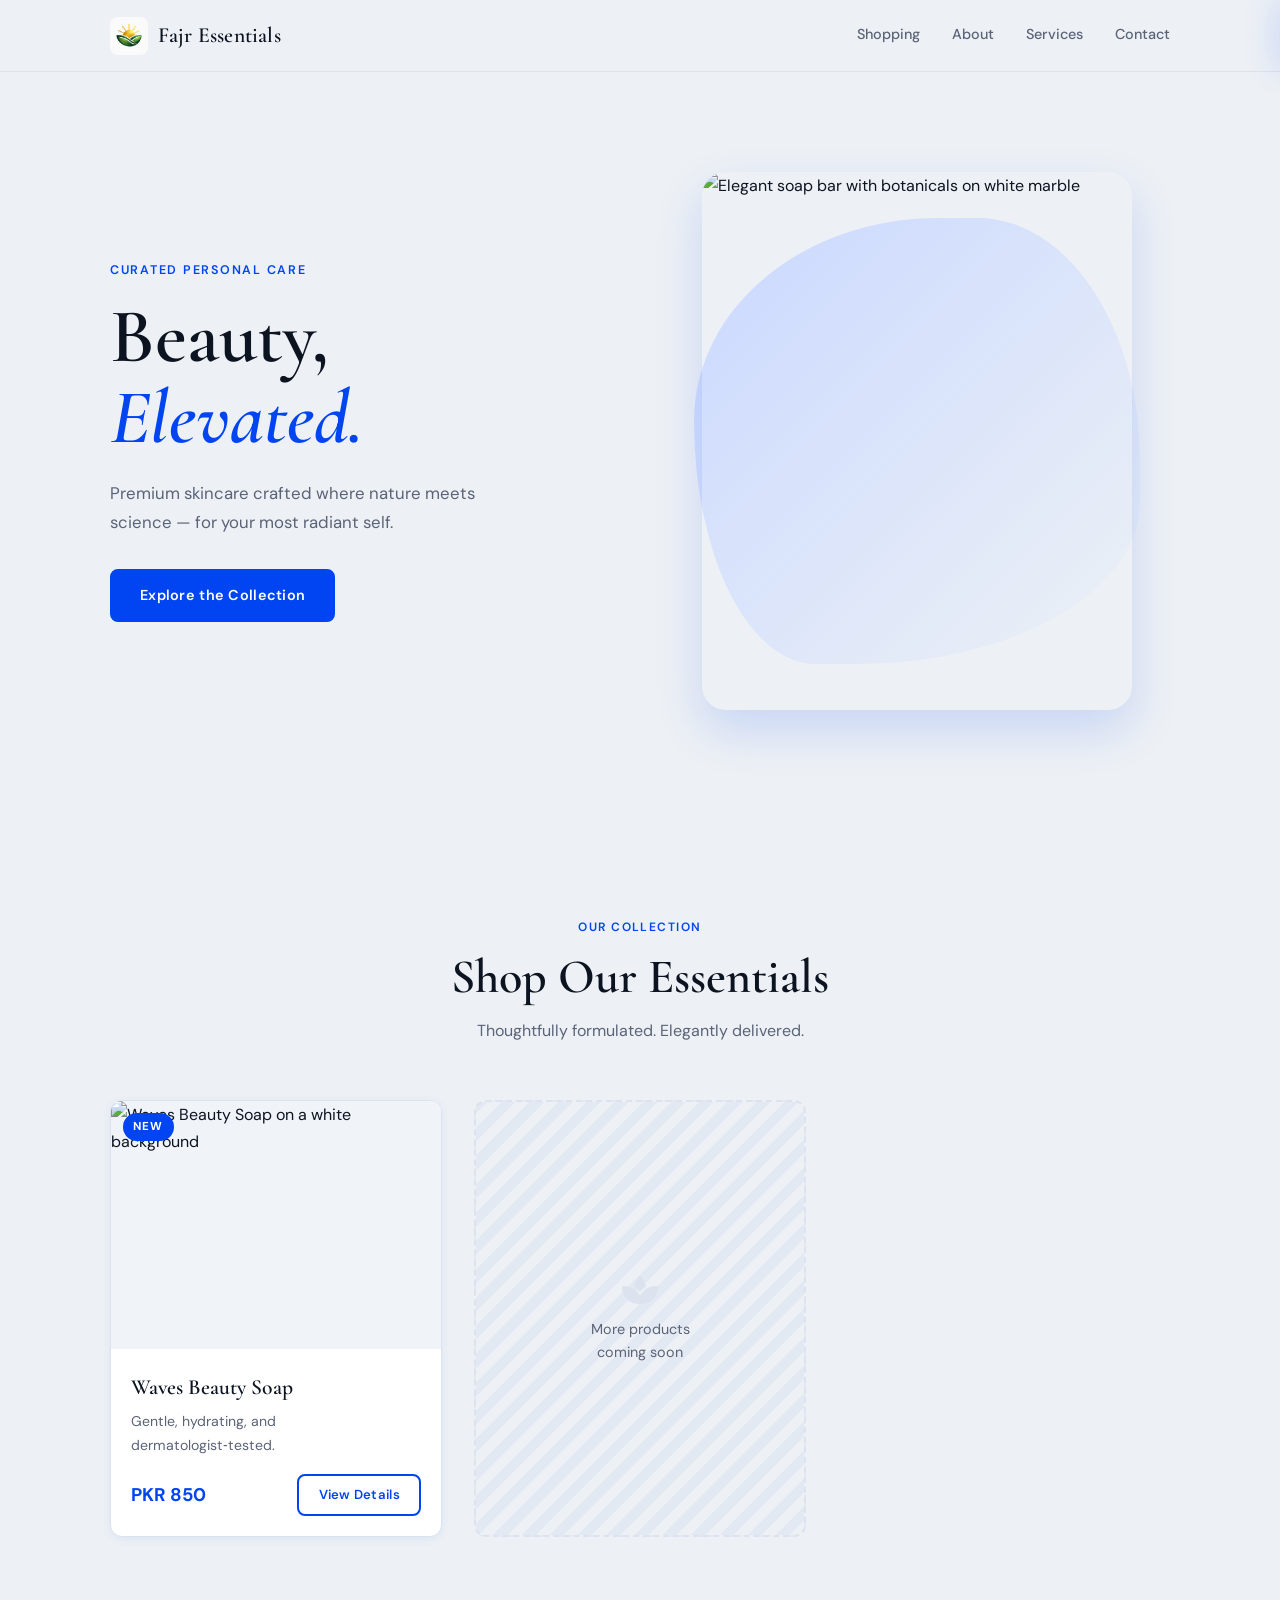
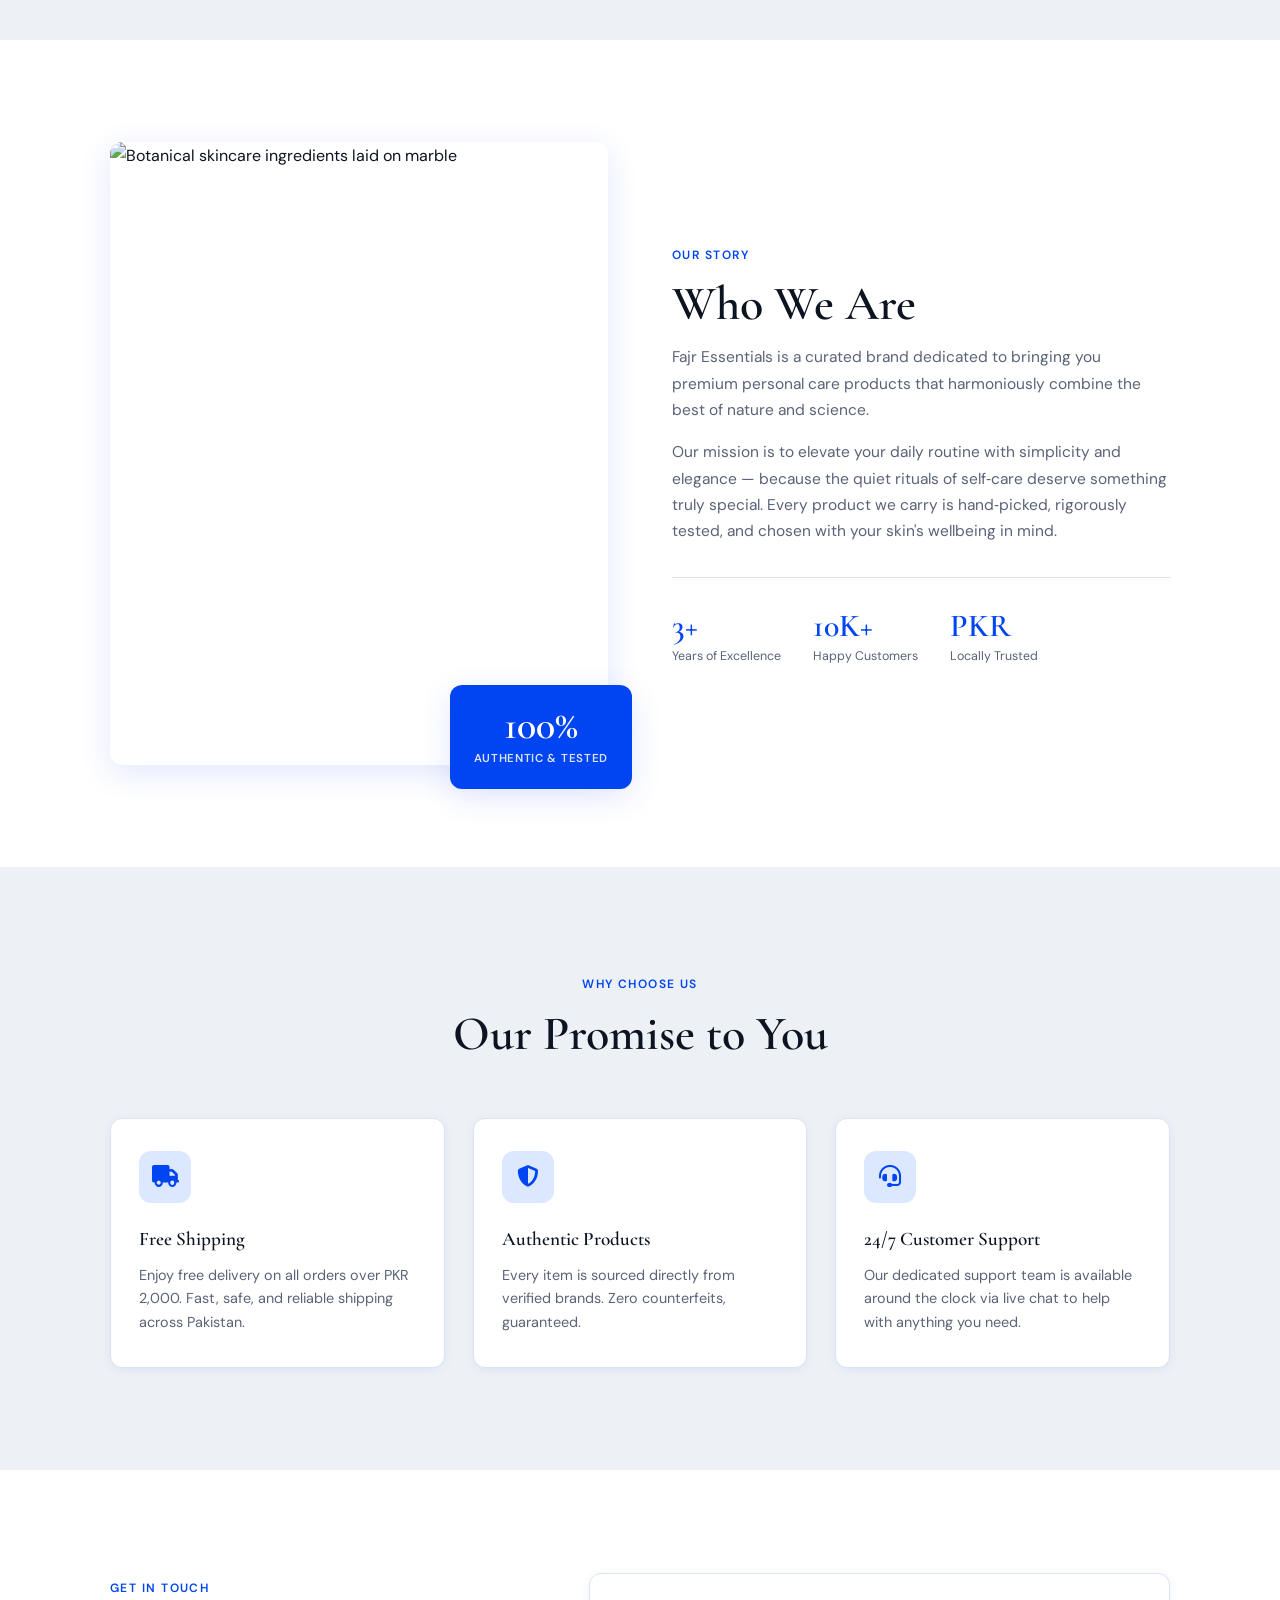
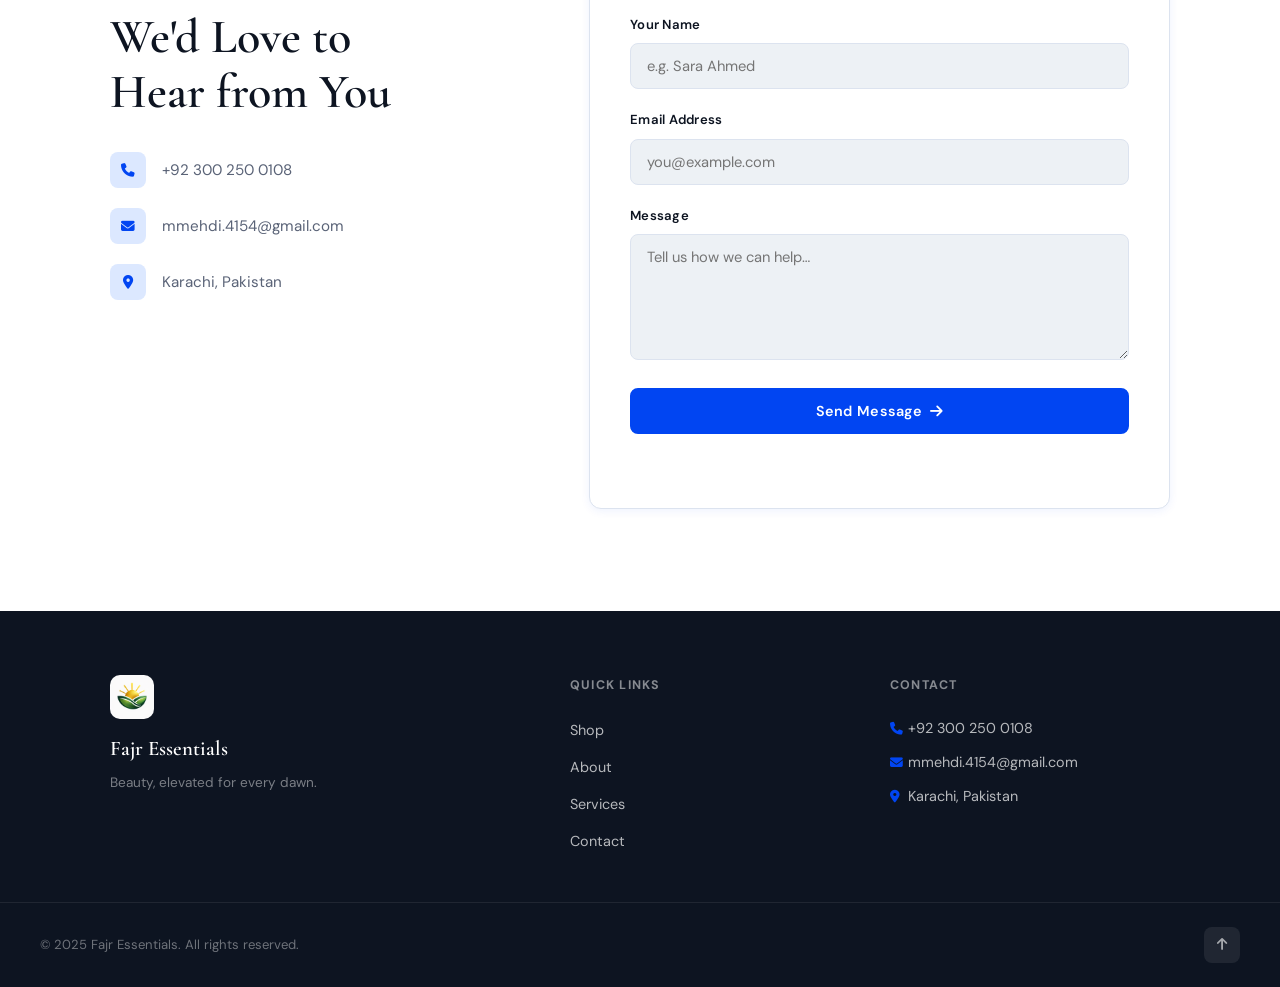
==== index.html @ 7a2eda12 "Fajr Essentials 1.0" ====
<!DOCTYPE html>
<html lang="en">
<head>
  <meta charset="UTF-8" />
  <meta name="viewport" content="width=device-width, initial-scale=1.0" />
  <title>Fajr Essentials | Premium Beauty & Personal Care</title>
  <meta name="description" content="Discover Fajr Essentials – curated premium beauty and personal care products for your daily routine. Shop Waves Beauty Soap and more." />

  <!-- Favicon -->
  <link rel="icon" type="image/png" href="logo.png" />
  <link rel="apple-touch-icon" href="logo.png" />

  <!-- Open Graph -->
  <meta property="og:title" content="Fajr Essentials | Premium Beauty & Personal Care" />
  <meta property="og:description" content="Discover Fajr Essentials – curated premium beauty and personal care products for your daily routine." />
  <meta property="og:image" content="logo.png" />
  <meta property="og:type" content="website" />

  <!-- Twitter Card -->
  <meta name="twitter:card" content="summary_large_image" />
  <meta name="twitter:title" content="Fajr Essentials | Premium Beauty & Personal Care" />
  <meta name="twitter:description" content="Curated premium beauty and personal care products." />

  <!-- Google Fonts: Cormorant Garamond (display) + DM Sans (body) -->
  <link rel="preconnect" href="https://fonts.googleapis.com" />
  <link rel="preconnect" href="https://fonts.gstatic.com" crossorigin />
  <link href="https://fonts.googleapis.com/css2?family=Cormorant+Garamond:ital,wght@0,400;0,600;1,400&family=DM+Sans:wght@300;400;500;600&display=swap" rel="stylesheet" />

  <!-- Font Awesome -->
  <link rel="stylesheet" href="https://cdnjs.cloudflare.com/ajax/libs/font-awesome/6.5.0/css/all.min.css" />

  <link rel="stylesheet" href="styles.css" />
</head>
<body>

  <!-- ========== HEADER ========== -->
  <header class="site-header" id="top">
    <div class="container header-inner">
      <!-- Logo -->
      <a href="index.html" class="logo-link">
        <img src="logo.png" alt="Fajr Essentials" class="logo-img" />
        <span class="logo-text">Fajr Essentials</span>
      </a>

      <!-- Desktop Nav -->
      <nav class="main-nav" aria-label="Main navigation">
        <a href="#shop" class="nav-link">Shopping</a>
        <a href="#about" class="nav-link">About</a>
        <a href="#services" class="nav-link">Services</a>
        <a href="#contact" class="nav-link">Contact</a>
      </nav>

      <!-- Mobile hamburger (CSS-only toggle) -->
      <label class="hamburger" for="nav-toggle" aria-label="Toggle menu">
        <span></span><span></span><span></span>
      </label>
      <input type="checkbox" id="nav-toggle" class="nav-toggle-check" hidden />

      <nav class="mobile-nav" aria-label="Mobile navigation">
        <label for="nav-toggle" class="mobile-nav-close" aria-label="Close menu">
          <i class="fa fa-times"></i>
        </label>
        <a href="#shop" class="mobile-nav-link">Shopping</a>
        <a href="#about" class="mobile-nav-link">About</a>
        <a href="#services" class="mobile-nav-link">Services</a>
        <a href="#contact" class="mobile-nav-link">Contact</a>
      </nav>
      <label class="mobile-overlay" for="nav-toggle"></label>
    </div>
  </header>

  <main>

    <!-- ========== HERO ========== -->
    <section class="hero">
      <div class="hero-content">
        <p class="hero-eyebrow">Curated Personal Care</p>
        <h1 class="hero-title">Beauty,<br /><em>Elevated.</em></h1>
        <p class="hero-sub">Premium skincare crafted where nature meets science — for your most radiant self.</p>
        <a href="#shop" class="btn btn-primary">Explore the Collection</a>
      </div>
      <div class="hero-visual">
        <div class="hero-blob"></div>
        <img
          src="https://images.unsplash.com/photo-1608248543803-ba4f8c70ae0b?w=900&q=80"
          alt="Elegant soap bar with botanicals on white marble"
          class="hero-img"
          loading="eager"
        />
      </div>
    </section>

    <!-- ========== SHOP SECTION ========== -->
    <section id="shop" class="section">
      <div class="container">
        <div class="section-header">
          <span class="section-tag">Our Collection</span>
          <h2 class="section-title">Shop Our Essentials</h2>
          <p class="section-sub">Thoughtfully formulated. Elegantly delivered.</p>
        </div>

        <div class="product-grid">
          <!-- Product Card: Waves Beauty Soap -->
          <article class="product-card">
            <a href="waves.html" class="product-card-link" aria-label="View Waves Beauty Soap details">
              <div class="product-img-wrap">
                <img
                  src="https://images.unsplash.com/photo-1607006344380-b6775a0824a7?w=600&q=80"
                  alt="Waves Beauty Soap on a white background"
                  class="product-img"
                  loading="lazy"
                />
                <div class="product-badge">New</div>
              </div>
              <div class="product-info">
                <h3 class="product-name">Waves Beauty Soap</h3>
                <p class="product-desc">Gentle, hydrating, and dermatologist‑tested.</p>
                <div class="product-footer">
                  <span class="product-price">PKR 850</span>
                  <span class="btn btn-secondary btn-sm">View Details</span>
                </div>
              </div>
            </a>
          </article>

          <!-- Placeholder second card for visual balance -->
          <article class="product-card product-card--coming">
            <div class="coming-inner">
              <i class="fa fa-spa coming-icon"></i>
              <p class="coming-text">More products<br />coming soon</p>
            </div>
          </article>
        </div>
      </div>
    </section>

    <!-- ========== ABOUT SECTION ========== -->
    <section id="about" class="section section--alt">
      <div class="container about-grid">
        <div class="about-visual">
          <img
            src="https://images.unsplash.com/photo-1598440947619-2c35fc9aa908?w=700&q=80"
            alt="Botanical skincare ingredients laid on marble"
            class="about-img"
            loading="lazy"
          />
          <div class="about-accent-card">
            <p class="accent-num">100%</p>
            <p class="accent-label">Authentic &amp; Tested</p>
          </div>
        </div>
        <div class="about-content">
          <span class="section-tag">Our Story</span>
          <h2 class="section-title">Who We Are</h2>
          <p class="about-para">
            Fajr Essentials is a curated brand dedicated to bringing you premium personal care products that harmoniously combine the best of nature and science.
          </p>
          <p class="about-para">
            Our mission is to elevate your daily routine with simplicity and elegance — because the quiet rituals of self‑care deserve something truly special. Every product we carry is hand‑picked, rigorously tested, and chosen with your skin's wellbeing in mind.
          </p>
          <div class="about-stats">
            <div class="stat">
              <span class="stat-num">3+</span>
              <span class="stat-label">Years of Excellence</span>
            </div>
            <div class="stat">
              <span class="stat-num">10K+</span>
              <span class="stat-label">Happy Customers</span>
            </div>
            <div class="stat">
              <span class="stat-num">PKR</span>
              <span class="stat-label">Locally Trusted</span>
            </div>
          </div>
        </div>
      </div>
    </section>

    <!-- ========== SERVICES SECTION ========== -->
    <section id="services" class="section">
      <div class="container">
        <div class="section-header">
          <span class="section-tag">Why Choose Us</span>
          <h2 class="section-title">Our Promise to You</h2>
        </div>
        <div class="services-grid">
          <div class="service-card">
            <div class="service-icon"><i class="fa fa-truck"></i></div>
            <h3 class="service-title">Free Shipping</h3>
            <p class="service-desc">Enjoy free delivery on all orders over PKR 2,000. Fast, safe, and reliable shipping across Pakistan.</p>
          </div>
          <div class="service-card">
            <div class="service-icon"><i class="fa fa-shield-halved"></i></div>
            <h3 class="service-title">Authentic Products</h3>
            <p class="service-desc">Every item is sourced directly from verified brands. Zero counterfeits, guaranteed.</p>
          </div>
          <div class="service-card">
            <div class="service-icon"><i class="fa fa-headset"></i></div>
            <h3 class="service-title">24/7 Customer Support</h3>
            <p class="service-desc">Our dedicated support team is available around the clock via live chat to help with anything you need.</p>
          </div>
        </div>
      </div>
    </section>

    <!-- ========== CONTACT SECTION ========== -->
    <section id="contact" class="section section--alt">
      <div class="container contact-grid">
        <div class="contact-info">
          <span class="section-tag">Get in Touch</span>
          <h2 class="section-title">We'd Love to<br />Hear from You</h2>
          <ul class="contact-list">
            <li>
              <i class="fa fa-phone contact-icon"></i>
              <a href="tel:+923002500108">+92 300 250 0108</a>
            </li>
            <li>
              <i class="fa fa-envelope contact-icon"></i>
              <a href="mailto:mmehdi.4154@gmail.com">mmehdi.4154@gmail.com</a>
            </li>
            <li>
              <i class="fa fa-location-dot contact-icon"></i>
              <span>Karachi, Pakistan</span>
            </li>
          </ul>
        </div>

        <!-- Contact Form -->
        <!-- Formspree configuration note:
             Replace "YOUR_FORM_ID" in the action URL below with your actual
             Formspree form ID from https://formspree.io/
             e.g. action="https://formspree.io/f/xpwzgkqb"
             The mailto below is a temporary demo fallback only. -->
        <form
          class="contact-form"
          id="contact-form"
          action="https://formspree.io/f/YOUR_FORM_ID"
          method="POST"
          novalidate
        >
          <div class="form-group">
            <label for="name">Your Name</label>
            <input type="text" id="name" name="name" placeholder="e.g. Sara Ahmed" required />
          </div>
          <div class="form-group">
            <label for="email">Email Address</label>
            <input type="email" id="email" name="email" placeholder="you@example.com" required />
          </div>
          <div class="form-group">
            <label for="message">Message</label>
            <textarea id="message" name="message" rows="5" placeholder="Tell us how we can help…" required></textarea>
          </div>
          <button type="submit" class="btn btn-primary btn-full">Send Message <i class="fa fa-arrow-right"></i></button>
          <p class="form-success" id="form-success" aria-live="polite"></p>
        </form>
      </div>
    </section>

  </main>

  <!-- ========== FOOTER ========== -->
  <footer class="site-footer">
    <div class="container footer-grid">
      <!-- Brand column -->
      <div class="footer-brand">
        <img src="logo.png" alt="Fajr Essentials" class="footer-logo" />
        <p class="footer-brand-name">Fajr Essentials</p>
        <p class="footer-tagline">Beauty, elevated for every dawn.</p>
      </div>

      <!-- Quick links -->
      <div class="footer-col">
        <h4 class="footer-heading">Quick Links</h4>
        <ul class="footer-links">
          <li><a href="#shop">Shop</a></li>
          <li><a href="#about">About</a></li>
          <li><a href="#services">Services</a></li>
          <li><a href="#contact">Contact</a></li>
        </ul>
      </div>

      <!-- Contact info -->
      <div class="footer-col">
        <h4 class="footer-heading">Contact</h4>
        <ul class="footer-links footer-contact">
          <li><a href="tel:+923002500108"><i class="fa fa-phone"></i> +92 300 250 0108</a></li>
          <li><a href="mailto:mmehdi.4154@gmail.com"><i class="fa fa-envelope"></i> mmehdi.4154@gmail.com</a></li>
          <li><span><i class="fa fa-location-dot"></i> Karachi, Pakistan</span></li>
        </ul>
      </div>
    </div>

    <div class="footer-bottom">
      <p>&copy; 2025 Fajr Essentials. All rights reserved.</p>
      <a href="#top" class="back-top" aria-label="Back to top"><i class="fa fa-arrow-up"></i></a>
    </div>
  </footer>

  <!-- ========== FORM SCRIPT ========== -->
  <script>
    // Contact form submission handler
    const form = document.getElementById('contact-form');
    const successMsg = document.getElementById('form-success');

    if (form) {
      form.addEventListener('submit', async function (e) {
        // If using Formspree, let the form submit normally (remove e.preventDefault()).
        // For demo purposes we intercept and show a success message.
        const action = form.getAttribute('action');
        if (action.includes('YOUR_FORM_ID')) {
          // Demo mode: mailto fallback
          e.preventDefault();
          const name = document.getElementById('name').value;
          const email = document.getElementById('email').value;
          const message = document.getElementById('message').value;
          const mailtoLink = `mailto:mmehdi.4154@gmail.com?subject=Contact from Fajr Essentials (${encodeURIComponent(name)})&body=${encodeURIComponent('Name: ' + name + '\nEmail: ' + email + '\n\nMessage:\n' + message)}`;
          window.location.href = mailtoLink;
          successMsg.textContent = "✓ Your email client has been opened. We'll get back to you soon!";
          successMsg.style.color = '#0145f2';
          form.reset();
        }
        // If real Formspree ID is set, the form will POST normally and Formspree handles the redirect.
      });
    }

    // Mobile nav: close menu when a link is clicked
    document.querySelectorAll('.mobile-nav-link').forEach(link => {
      link.addEventListener('click', () => {
        document.getElementById('nav-toggle').checked = false;
      });
    });
  </script>

  <!--Start of Tawk.to Script-->
  <script type="text/javascript">
    var Tawk_API=Tawk_API||{}, Tawk_LoadStart=new Date();
    (function(){
      var s1=document.createElement("script"),s0=document.getElementsByTagName("script")[0];
      s1.async=true;
      s1.src='https://embed.tawk.to/66ed9bb94cbc4814f7dc1e98/1i882gk47';
      s1.charset='UTF-8';
      s1.setAttribute('crossorigin','*');
      s0.parentNode.insertBefore(s1,s0);
    })();
  </script>
  <!--End of Tawk.to Script-->

</body>
</html>
---- styles.css ----
/* ============================================================
   FAJR ESSENTIALS — Shared Stylesheet
   Brand: #edf1f5 (bg-light) | #0145f2 (primary blue)
   Tone: Luxury-minimal with editorial typography
   ============================================================ */

/* ---------- CSS Variables ---------- */
:root {
  --bg:          #edf1f5;
  --primary:     #0145f2;
  --primary-dk:  #0038c7;
  --ink:         #0d1421;
  --ink-muted:   #5a6377;
  --surface:     #ffffff;
  --border:      #dce3ef;
  --radius-card: 12px;
  --radius-btn:  8px;
  --shadow-sm:   0 2px 10px rgba(1,69,242,0.07);
  --shadow-md:   0 8px 32px rgba(1,69,242,0.12);
  --shadow-lift: 0 20px 48px rgba(1,69,242,0.16);
  --font-display: 'Cormorant Garamond', Georgia, serif;
  --font-body:    'DM Sans', -apple-system, BlinkMacSystemFont, sans-serif;
  --transition:  0.25s cubic-bezier(0.4, 0, 0.2, 1);
  --header-h:    72px;
}

/* ---------- Reset & Base ---------- */
*, *::before, *::after { box-sizing: border-box; margin: 0; padding: 0; }

html {
  scroll-behavior: smooth;
  font-size: 16px;
}

body {
  font-family: var(--font-body);
  background: var(--bg);
  color: var(--ink);
  line-height: 1.7;
  -webkit-font-smoothing: antialiased;
}

img { display: block; max-width: 100%; height: auto; }
a  { color: inherit; text-decoration: none; }
ul { list-style: none; }

/* ---------- Container ---------- */
.container {
  width: 100%;
  max-width: 1140px;
  margin-inline: auto;
  padding-inline: clamp(1.25rem, 5vw, 2.5rem);
}

/* ============================================================
   BUTTONS
   ============================================================ */
.btn {
  display: inline-flex;
  align-items: center;
  gap: 0.5rem;
  padding: 0.75rem 1.75rem;
  border-radius: var(--radius-btn);
  font-family: var(--font-body);
  font-size: 0.9rem;
  font-weight: 600;
  letter-spacing: 0.02em;
  cursor: pointer;
  border: 2px solid transparent;
  transition: transform var(--transition), box-shadow var(--transition), background var(--transition), color var(--transition), border-color var(--transition);
}
.btn:focus-visible { outline: 3px solid var(--primary); outline-offset: 3px; }

.btn-primary {
  background: var(--primary);
  color: #fff;
  border-color: var(--primary);
}
.btn-primary:hover {
  background: var(--primary-dk);
  border-color: var(--primary-dk);
  transform: translateY(-2px);
  box-shadow: var(--shadow-md);
}

.btn-secondary {
  background: transparent;
  color: var(--primary);
  border-color: var(--primary);
}
.btn-secondary:hover {
  background: var(--primary);
  color: #fff;
  transform: translateY(-2px);
}

.btn-sm { padding: 0.5rem 1.2rem; font-size: 0.82rem; }
.btn-full { width: 100%; justify-content: center; }

/* ============================================================
   HEADER
   ============================================================ */
.site-header {
  position: sticky;
  top: 0;
  z-index: 900;
  background: rgba(237,241,245,0.9);
  backdrop-filter: blur(16px);
  -webkit-backdrop-filter: blur(16px);
  border-bottom: 1px solid var(--border);
  height: var(--header-h);
}

.header-inner {
  display: flex;
  align-items: center;
  justify-content: space-between;
  height: 100%;
}

/* Logo */
.logo-link {
  display: flex;
  align-items: center;
  gap: 0.6rem;
}
.logo-img {
  width: 38px;
  height: 38px;
  object-fit: contain;
  border-radius: 8px;
}
.logo-text {
  font-family: var(--font-display);
  font-size: 1.35rem;
  font-weight: 600;
  color: var(--ink);
  letter-spacing: 0.01em;
}

/* Desktop Nav */
.main-nav {
  display: flex;
  gap: 2rem;
}
.nav-link {
  font-size: 0.9rem;
  font-weight: 500;
  color: var(--ink-muted);
  position: relative;
  padding-bottom: 2px;
  transition: color var(--transition);
}
.nav-link::after {
  content: '';
  position: absolute;
  bottom: -2px;
  left: 0;
  width: 0;
  height: 2px;
  background: var(--primary);
  transition: width var(--transition);
  border-radius: 2px;
}
.nav-link:hover { color: var(--primary); }
.nav-link:hover::after { width: 100%; }

/* Hamburger (CSS-only) */
.hamburger {
  display: none;
  flex-direction: column;
  gap: 5px;
  cursor: pointer;
  padding: 6px;
  z-index: 950;
}
.hamburger span {
  display: block;
  width: 24px;
  height: 2px;
  background: var(--ink);
  border-radius: 2px;
  transition: transform var(--transition), opacity var(--transition);
}
.nav-toggle-check { display: none; }

/* Mobile Nav Drawer */
.mobile-nav {
  position: fixed;
  inset: 0 0 0 auto;
  width: 280px;
  background: var(--surface);
  padding: 2rem 1.5rem;
  display: flex;
  flex-direction: column;
  gap: 0.5rem;
  transform: translateX(100%);
  transition: transform 0.35s cubic-bezier(0.4, 0, 0.2, 1);
  z-index: 910;
  box-shadow: -8px 0 32px rgba(1,69,242,0.12);
}
.mobile-nav-close {
  align-self: flex-end;
  font-size: 1.2rem;
  cursor: pointer;
  color: var(--ink-muted);
  margin-bottom: 1.5rem;
  transition: color var(--transition);
}
.mobile-nav-close:hover { color: var(--primary); }
.mobile-nav-link {
  font-size: 1.15rem;
  font-weight: 500;
  color: var(--ink);
  padding: 0.85rem 0.5rem;
  border-bottom: 1px solid var(--border);
  transition: color var(--transition);
}
.mobile-nav-link:hover { color: var(--primary); }

/* Overlay */
.mobile-overlay {
  display: none;
  position: fixed;
  inset: 0;
  background: rgba(13,20,33,0.35);
  z-index: 905;
  cursor: pointer;
}

/* Toggle state */
.nav-toggle-check:checked ~ .mobile-nav { transform: translateX(0); }
.nav-toggle-check:checked ~ .mobile-overlay { display: block; }

/* ============================================================
   SECTIONS — shared utilities
   ============================================================ */
.section { padding-block: clamp(4rem, 8vw, 7rem); }
.section--alt { background: var(--surface); }

.section-header {
  text-align: center;
  margin-bottom: 3.5rem;
}
.section-tag {
  display: inline-block;
  font-size: 0.75rem;
  font-weight: 600;
  letter-spacing: 0.12em;
  text-transform: uppercase;
  color: var(--primary);
  margin-bottom: 0.75rem;
}
.section-title {
  font-family: var(--font-display);
  font-size: clamp(2rem, 4vw, 3rem);
  font-weight: 600;
  line-height: 1.15;
  color: var(--ink);
  margin-bottom: 0.75rem;
}
.section-sub {
  font-size: 1rem;
  color: var(--ink-muted);
  max-width: 480px;
  margin-inline: auto;
}

/* ============================================================
   HERO
   ============================================================ */
.hero {
  min-height: calc(90vh - var(--header-h));
  display: grid;
  grid-template-columns: 1fr 1fr;
  align-items: center;
  gap: 3rem;
  padding-inline: clamp(1.25rem, 5vw, 2.5rem);
  max-width: 1140px;
  margin-inline: auto;
  padding-block: 4rem;
}

.hero-content { z-index: 1; }

.hero-eyebrow {
  font-size: 0.78rem;
  font-weight: 600;
  letter-spacing: 0.14em;
  text-transform: uppercase;
  color: var(--primary);
  margin-bottom: 1rem;
}
.hero-title {
  font-family: var(--font-display);
  font-size: clamp(3rem, 6vw, 5.5rem);
  line-height: 1.05;
  font-weight: 600;
  color: var(--ink);
  margin-bottom: 1.25rem;
}
.hero-title em {
  font-style: italic;
  color: var(--primary);
}
.hero-sub {
  font-size: 1.05rem;
  color: var(--ink-muted);
  max-width: 420px;
  margin-bottom: 2rem;
  line-height: 1.75;
}

.hero-visual {
  position: relative;
  display: flex;
  justify-content: center;
  align-items: center;
}
.hero-blob {
  position: absolute;
  width: 88%;
  aspect-ratio: 1;
  background: linear-gradient(135deg, #c9d8ff 0%, #edf1f5 100%);
  border-radius: 60% 40% 70% 30% / 50% 60% 40% 60%;
  z-index: 0;
  animation: blob-morph 8s ease-in-out infinite;
}
@keyframes blob-morph {
  0%, 100% { border-radius: 60% 40% 70% 30% / 50% 60% 40% 60%; }
  50%       { border-radius: 40% 60% 30% 70% / 60% 40% 60% 40%; }
}
.hero-img {
  position: relative;
  z-index: 1;
  width: 85%;
  border-radius: 24px;
  box-shadow: var(--shadow-lift);
  object-fit: cover;
  aspect-ratio: 4/5;
  animation: float 5s ease-in-out infinite;
}
@keyframes float {
  0%, 100% { transform: translateY(0); }
  50%       { transform: translateY(-10px); }
}

/* ============================================================
   SHOP / PRODUCTS
   ============================================================ */
.product-grid {
  display: grid;
  grid-template-columns: repeat(auto-fill, minmax(280px, 1fr));
  gap: 2rem;
}

.product-card {
  background: var(--surface);
  border-radius: var(--radius-card);
  overflow: hidden;
  box-shadow: var(--shadow-sm);
  border: 1px solid var(--border);
  transition: transform var(--transition), box-shadow var(--transition);
}
.product-card:hover {
  transform: translateY(-6px);
  box-shadow: var(--shadow-lift);
}
.product-card-link { display: block; }

.product-img-wrap {
  position: relative;
  overflow: hidden;
  background: #f0f4f9;
}
.product-img {
  width: 100%;
  aspect-ratio: 4/3;
  object-fit: cover;
  transition: transform 0.4s ease;
}
.product-card:hover .product-img { transform: scale(1.04); }

.product-badge {
  position: absolute;
  top: 12px;
  left: 12px;
  background: var(--primary);
  color: #fff;
  font-size: 0.72rem;
  font-weight: 700;
  letter-spacing: 0.08em;
  text-transform: uppercase;
  padding: 0.25rem 0.65rem;
  border-radius: 50px;
}

.product-info { padding: 1.25rem; }
.product-name {
  font-family: var(--font-display);
  font-size: 1.35rem;
  font-weight: 600;
  margin-bottom: 0.3rem;
  color: var(--ink);
}
.product-desc {
  font-size: 0.88rem;
  color: var(--ink-muted);
  margin-bottom: 1rem;
}
.product-footer {
  display: flex;
  align-items: center;
  justify-content: space-between;
  gap: 0.75rem;
}
.product-price {
  font-size: 1.15rem;
  font-weight: 700;
  color: var(--primary);
}

/* Coming soon placeholder card */
.product-card--coming {
  display: flex;
  align-items: center;
  justify-content: center;
  min-height: 320px;
  background: repeating-linear-gradient(
    -45deg,
    #edf1f5,
    #edf1f5 10px,
    #e3e9f2 10px,
    #e3e9f2 20px
  );
  border: 2px dashed var(--border);
  box-shadow: none;
  cursor: default;
}
.product-card--coming:hover { transform: none; box-shadow: none; }
.coming-inner { text-align: center; color: var(--ink-muted); }
.coming-icon { font-size: 2rem; color: var(--border); margin-bottom: 0.75rem; }
.coming-text { font-size: 0.9rem; line-height: 1.6; }

/* ============================================================
   ABOUT
   ============================================================ */
.about-grid {
  display: grid;
  grid-template-columns: 1fr 1fr;
  gap: clamp(2.5rem, 5vw, 5rem);
  align-items: center;
}
.about-visual { position: relative; }
.about-img {
  width: 100%;
  border-radius: var(--radius-card);
  aspect-ratio: 4/5;
  object-fit: cover;
  box-shadow: var(--shadow-md);
}
.about-accent-card {
  position: absolute;
  bottom: -1.5rem;
  right: -1.5rem;
  background: var(--primary);
  color: #fff;
  padding: 1.25rem 1.5rem;
  border-radius: var(--radius-card);
  text-align: center;
  box-shadow: var(--shadow-md);
  min-width: 120px;
}
.accent-num { font-family: var(--font-display); font-size: 2.5rem; line-height: 1; font-weight: 600; }
.accent-label { font-size: 0.72rem; font-weight: 600; letter-spacing: 0.06em; text-transform: uppercase; opacity: 0.85; margin-top: 0.25rem; }

.about-content .section-title { text-align: left; }
.about-para { color: var(--ink-muted); margin-bottom: 1rem; font-size: 0.97rem; }

.about-stats {
  display: flex;
  gap: 2rem;
  margin-top: 2rem;
  padding-top: 2rem;
  border-top: 1px solid var(--border);
}
.stat { }
.stat-num { font-family: var(--font-display); font-size: 2rem; font-weight: 600; color: var(--primary); display: block; line-height: 1; }
.stat-label { font-size: 0.78rem; color: var(--ink-muted); margin-top: 0.25rem; display: block; }

/* ============================================================
   SERVICES
   ============================================================ */
.services-grid {
  display: grid;
  grid-template-columns: repeat(3, 1fr);
  gap: 1.75rem;
}
.service-card {
  background: var(--surface);
  border-radius: var(--radius-card);
  padding: 2rem 1.75rem;
  border: 1px solid var(--border);
  box-shadow: var(--shadow-sm);
  transition: transform var(--transition), box-shadow var(--transition);
}
.service-card:hover {
  transform: translateY(-4px);
  box-shadow: var(--shadow-md);
}
.service-icon {
  width: 52px;
  height: 52px;
  background: #dce8ff;
  border-radius: 12px;
  display: flex;
  align-items: center;
  justify-content: center;
  font-size: 1.35rem;
  color: var(--primary);
  margin-bottom: 1.25rem;
  transition: background var(--transition);
}
.service-card:hover .service-icon { background: var(--primary); color: #fff; }
.service-title {
  font-family: var(--font-display);
  font-size: 1.2rem;
  font-weight: 600;
  margin-bottom: 0.5rem;
}
.service-desc { font-size: 0.9rem; color: var(--ink-muted); line-height: 1.65; }

/* ============================================================
   CONTACT
   ============================================================ */
.contact-grid {
  display: grid;
  grid-template-columns: 1fr 1.4fr;
  gap: clamp(2rem, 5vw, 5rem);
  align-items: start;
}
.contact-info .section-title { text-align: left; }

.contact-list {
  margin-top: 2rem;
  display: flex;
  flex-direction: column;
  gap: 1.25rem;
}
.contact-list li {
  display: flex;
  align-items: center;
  gap: 1rem;
  font-size: 0.95rem;
  color: var(--ink-muted);
}
.contact-list a {
  color: var(--ink-muted);
  transition: color var(--transition);
}
.contact-list a:hover { color: var(--primary); }
.contact-icon {
  width: 36px;
  height: 36px;
  background: #dce8ff;
  border-radius: 8px;
  display: flex;
  align-items: center;
  justify-content: center;
  font-size: 0.85rem;
  color: var(--primary);
  flex-shrink: 0;
}

/* Contact Form */
.contact-form {
  background: var(--surface);
  border-radius: var(--radius-card);
  padding: 2.5rem;
  box-shadow: var(--shadow-sm);
  border: 1px solid var(--border);
}
.form-group { margin-bottom: 1.25rem; }
.form-group label {
  display: block;
  font-size: 0.82rem;
  font-weight: 600;
  color: var(--ink);
  margin-bottom: 0.45rem;
  letter-spacing: 0.02em;
}
.form-group input,
.form-group textarea {
  width: 100%;
  padding: 0.75rem 1rem;
  border: 1.5px solid var(--border);
  border-radius: var(--radius-btn);
  background: var(--bg);
  font-family: var(--font-body);
  font-size: 0.92rem;
  color: var(--ink);
  outline: none;
  transition: border-color var(--transition), box-shadow var(--transition);
}
.form-group input:focus,
.form-group textarea:focus {
  border-color: var(--primary);
  box-shadow: 0 0 0 3px rgba(1,69,242,0.12);
}
.form-group textarea { resize: vertical; }
.form-success {
  margin-top: 1rem;
  font-size: 0.9rem;
  font-weight: 500;
  text-align: center;
  min-height: 1.2em;
}

/* ============================================================
   FOOTER
   ============================================================ */
.site-footer {
  background: #0d1421;
  color: rgba(255,255,255,0.75);
  padding-top: 4rem;
}
.footer-grid {
  display: grid;
  grid-template-columns: 1.5fr 1fr 1fr;
  gap: 2.5rem;
  padding-bottom: 3rem;
}

.footer-logo {
  width: 44px;
  height: 44px;
  object-fit: contain;
  border-radius: 10px;
  margin-bottom: 0.75rem;
}
.footer-brand-name {
  font-family: var(--font-display);
  font-size: 1.3rem;
  font-weight: 600;
  color: #fff;
  margin-bottom: 0.35rem;
}
.footer-tagline {
  font-size: 0.85rem;
  color: rgba(255,255,255,0.45);
  line-height: 1.6;
}

.footer-heading {
  font-size: 0.78rem;
  font-weight: 700;
  letter-spacing: 0.1em;
  text-transform: uppercase;
  color: rgba(255,255,255,0.5);
  margin-bottom: 1.25rem;
}
.footer-links {
  display: flex;
  flex-direction: column;
  gap: 0.6rem;
}
.footer-links a,
.footer-links span {
  font-size: 0.9rem;
  color: rgba(255,255,255,0.7);
  transition: color var(--transition);
}
.footer-links a:hover { color: #fff; }
.footer-contact li {
  display: flex;
  align-items: center;
  gap: 0.6rem;
}
.footer-contact i {
  color: var(--primary);
  font-size: 0.8rem;
  width: 14px;
}

.footer-bottom {
  border-top: 1px solid rgba(255,255,255,0.08);
  display: flex;
  align-items: center;
  justify-content: space-between;
  padding-block: 1.5rem;
  padding-inline: clamp(1.25rem, 5vw, 2.5rem);
  font-size: 0.82rem;
  color: rgba(255,255,255,0.4);
}
.back-top {
  width: 36px;
  height: 36px;
  border-radius: 8px;
  background: rgba(255,255,255,0.08);
  display: flex;
  align-items: center;
  justify-content: center;
  color: rgba(255,255,255,0.6);
  font-size: 0.85rem;
  transition: background var(--transition), color var(--transition);
}
.back-top:hover { background: var(--primary); color: #fff; }

/* ============================================================
   WAVES.HTML — Product Page Specific
   ============================================================ */
/* Breadcrumb */
.breadcrumb {
  padding-block: 1.25rem;
  font-size: 0.85rem;
  color: var(--ink-muted);
  border-bottom: 1px solid var(--border);
}
.breadcrumb a { color: var(--primary); }
.breadcrumb a:hover { text-decoration: underline; }
.breadcrumb span { margin-inline: 0.4rem; }

/* Product Detail Layout */
.product-detail {
  padding-block: clamp(3rem, 6vw, 5rem);
}
.product-detail-grid {
  display: grid;
  grid-template-columns: 1fr 1fr;
  gap: clamp(2rem, 5vw, 5rem);
  align-items: start;
}
.product-detail-img-wrap {
  border-radius: var(--radius-card);
  overflow: hidden;
  background: #f0f4f9;
  box-shadow: var(--shadow-md);
  position: sticky;
  top: calc(var(--header-h) + 1.5rem);
}
.product-detail-img {
  width: 100%;
  aspect-ratio: 1 / 1.1;
  object-fit: cover;
}

.detail-eyebrow {
  font-size: 0.75rem;
  font-weight: 600;
  letter-spacing: 0.12em;
  text-transform: uppercase;
  color: var(--primary);
  margin-bottom: 0.75rem;
}
.detail-title {
  font-family: var(--font-display);
  font-size: clamp(2rem, 4vw, 3.25rem);
  font-weight: 600;
  line-height: 1.1;
  color: var(--ink);
  margin-bottom: 1rem;
}
.detail-price {
  font-size: 1.75rem;
  font-weight: 700;
  color: var(--primary);
  margin-bottom: 1.5rem;
}
.detail-price span {
  font-size: 1rem;
  font-weight: 400;
  color: var(--ink-muted);
  text-decoration: line-through;
  margin-left: 0.5rem;
}
.detail-desc {
  font-size: 0.97rem;
  color: var(--ink-muted);
  line-height: 1.8;
  margin-bottom: 2rem;
  padding-bottom: 2rem;
  border-bottom: 1px solid var(--border);
}

.detail-features { margin-bottom: 2rem; }
.detail-features h4 {
  font-size: 0.82rem;
  font-weight: 700;
  letter-spacing: 0.08em;
  text-transform: uppercase;
  color: var(--ink-muted);
  margin-bottom: 1rem;
}
.detail-features ul {
  display: flex;
  flex-direction: column;
  gap: 0.65rem;
}
.detail-features li {
  display: flex;
  align-items: flex-start;
  gap: 0.75rem;
  font-size: 0.93rem;
  color: var(--ink);
}
.detail-features li::before {
  content: '';
  display: block;
  width: 8px;
  height: 8px;
  min-width: 8px;
  border-radius: 50%;
  background: var(--primary);
  margin-top: 0.45rem;
}

.add-to-cart-section {
  display: flex;
  gap: 1rem;
  flex-wrap: wrap;
}
.btn-cart {
  background: var(--primary);
  color: #fff;
  border: 2px solid var(--primary);
  padding: 0.9rem 2.25rem;
  font-size: 1rem;
  border-radius: var(--radius-btn);
  cursor: pointer;
  font-family: var(--font-body);
  font-weight: 600;
  letter-spacing: 0.02em;
  display: inline-flex;
  align-items: center;
  gap: 0.5rem;
  transition: transform var(--transition), box-shadow var(--transition), background var(--transition);
}
.btn-cart:hover {
  background: var(--primary-dk);
  transform: translateY(-2px);
  box-shadow: var(--shadow-md);
}
.btn-wishlist {
  background: transparent;
  color: var(--ink-muted);
  border: 2px solid var(--border);
  padding: 0.9rem 1.5rem;
  border-radius: var(--radius-btn);
  cursor: pointer;
  font-size: 1rem;
  transition: color var(--transition), border-color var(--transition);
}
.btn-wishlist:hover { color: var(--primary); border-color: var(--primary); }

.delivery-info {
  margin-top: 1.5rem;
  padding: 1rem 1.25rem;
  background: #f0f5ff;
  border-radius: var(--radius-btn);
  display: flex;
  gap: 0.75rem;
  align-items: center;
  font-size: 0.85rem;
  color: var(--ink-muted);
  border: 1px solid #d0dcff;
}
.delivery-info i { color: var(--primary); font-size: 1rem; }

/* ============================================================
   RESPONSIVE
   ============================================================ */
@media (max-width: 900px) {
  .main-nav { display: none; }
  .hamburger { display: flex; }

  .hero {
    grid-template-columns: 1fr;
    text-align: center;
    min-height: auto;
    padding-top: 2.5rem;
  }
  .hero-sub { margin-inline: auto; }
  .hero-visual { order: -1; max-width: 420px; margin-inline: auto; }
  .hero-img { width: 90%; }

  .about-grid,
  .contact-grid,
  .product-detail-grid { grid-template-columns: 1fr; }

  .about-accent-card { right: 0; bottom: -1rem; }
  .about-visual { margin-bottom: 1rem; }

  .services-grid { grid-template-columns: 1fr; }

  .footer-grid { grid-template-columns: 1fr; text-align: center; }
  .footer-brand { display: flex; flex-direction: column; align-items: center; }
  .footer-links { align-items: center; }
  .footer-contact li { justify-content: center; }

  .product-detail-img-wrap { position: static; }
}

@media (max-width: 600px) {
  .section-title { font-size: 1.85rem; }
  .hero-title { font-size: clamp(2.5rem, 10vw, 3.5rem); }
  .about-stats { flex-direction: column; gap: 1rem; }
  .product-grid { grid-template-columns: 1fr; }
  .contact-form { padding: 1.5rem; }
  .add-to-cart-section { flex-direction: column; }
  .btn-cart, .btn-wishlist { width: 100%; justify-content: center; }
}
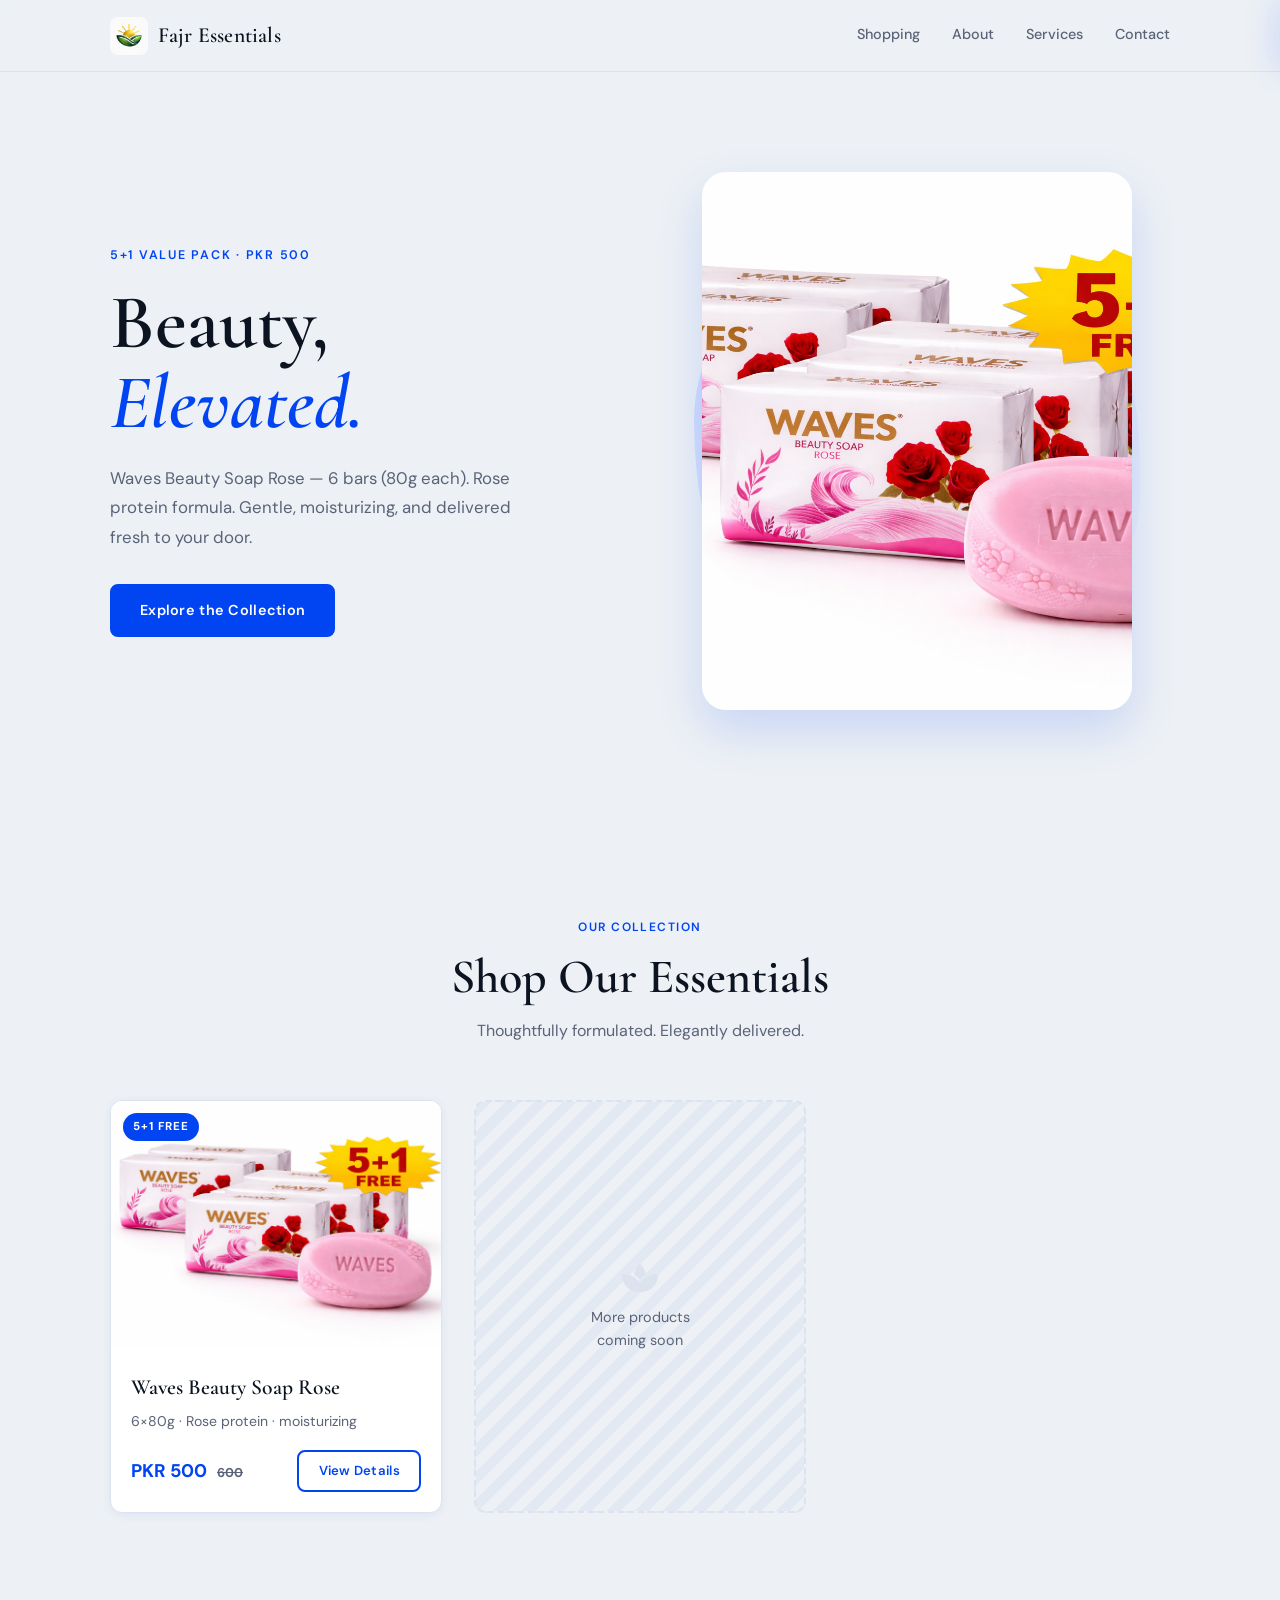
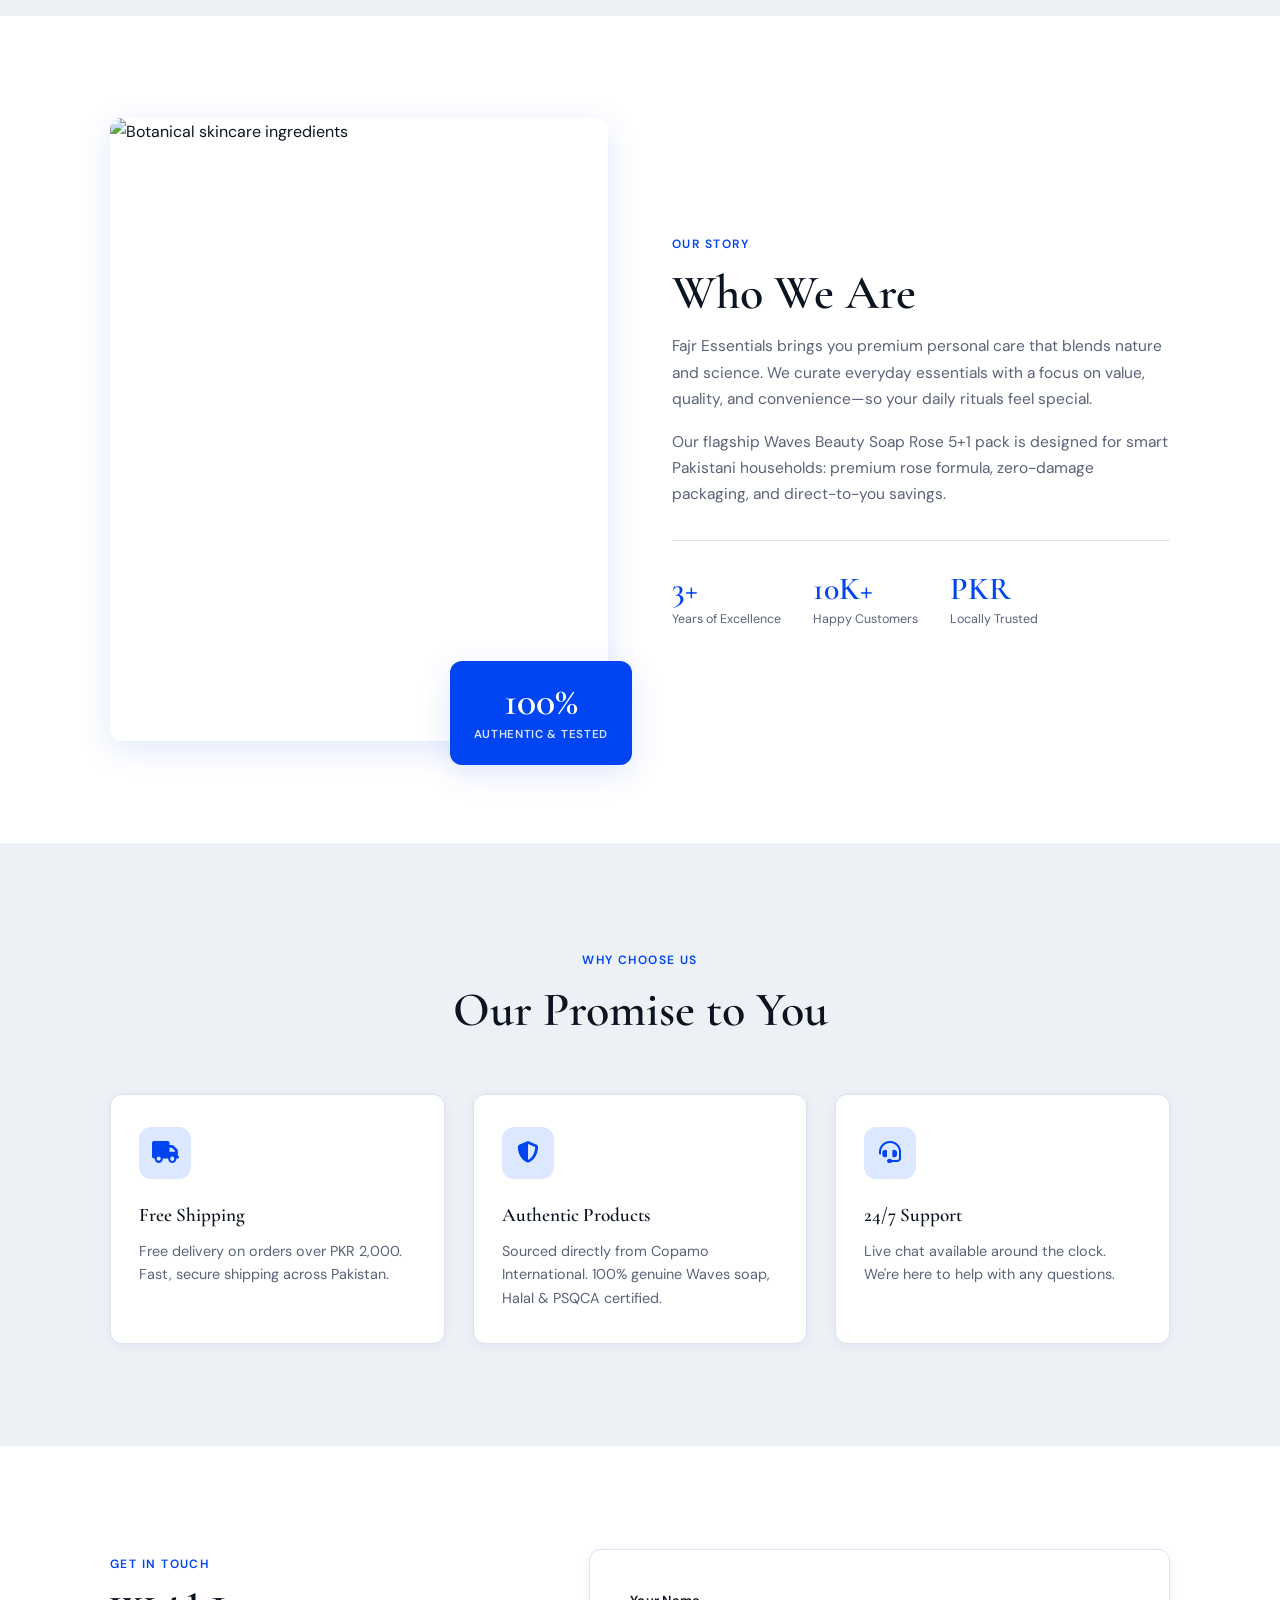
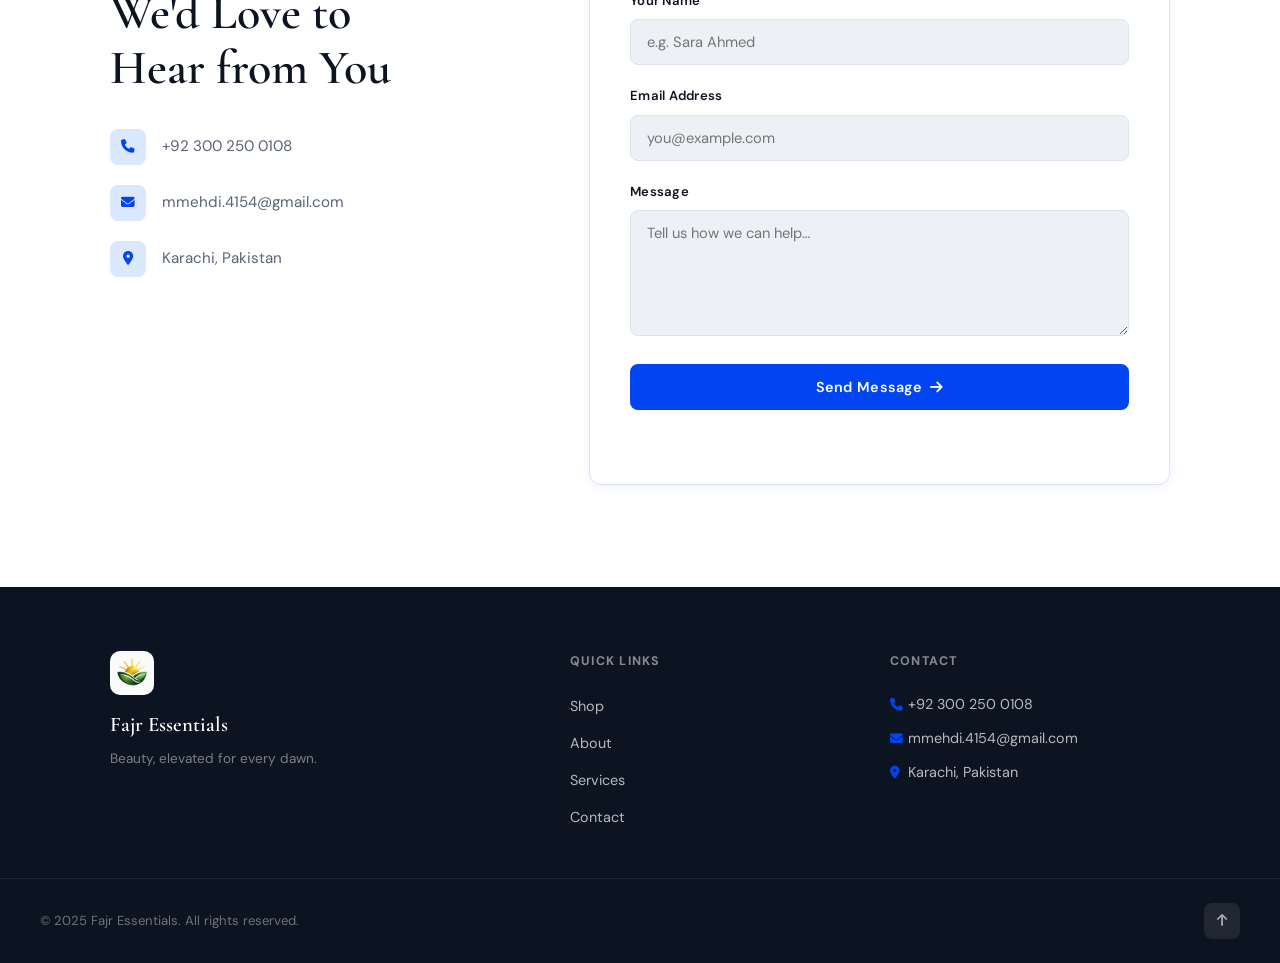
==== commit 02e7f8b2: "Fajr Essentials 2.0" ====
--- a/index.html
+++ b/index.html
@@ -1,349 +1 @@
-<!DOCTYPE html>
-<html lang="en">
-<head>
-  <meta charset="UTF-8" />
-  <meta name="viewport" content="width=device-width, initial-scale=1.0" />
-  <title>Fajr Essentials | Premium Beauty & Personal Care</title>
-  <meta name="description" content="Discover Fajr Essentials – curated premium beauty and personal care products for your daily routine. Shop Waves Beauty Soap and more." />
-
-  <!-- Favicon -->
-  <link rel="icon" type="image/png" href="logo.png" />
-  <link rel="apple-touch-icon" href="logo.png" />
-
-  <!-- Open Graph -->
-  <meta property="og:title" content="Fajr Essentials | Premium Beauty & Personal Care" />
-  <meta property="og:description" content="Discover Fajr Essentials – curated premium beauty and personal care products for your daily routine." />
-  <meta property="og:image" content="logo.png" />
-  <meta property="og:type" content="website" />
-
-  <!-- Twitter Card -->
-  <meta name="twitter:card" content="summary_large_image" />
-  <meta name="twitter:title" content="Fajr Essentials | Premium Beauty & Personal Care" />
-  <meta name="twitter:description" content="Curated premium beauty and personal care products." />
-
-  <!-- Google Fonts: Cormorant Garamond (display) + DM Sans (body) -->
-  <link rel="preconnect" href="https://fonts.googleapis.com" />
-  <link rel="preconnect" href="https://fonts.gstatic.com" crossorigin />
-  <link href="https://fonts.googleapis.com/css2?family=Cormorant+Garamond:ital,wght@0,400;0,600;1,400&family=DM+Sans:wght@300;400;500;600&display=swap" rel="stylesheet" />
-
-  <!-- Font Awesome -->
-  <link rel="stylesheet" href="https://cdnjs.cloudflare.com/ajax/libs/font-awesome/6.5.0/css/all.min.css" />
-
-  <link rel="stylesheet" href="styles.css" />
-</head>
-<body>
-
-  <!-- ========== HEADER ========== -->
-  <header class="site-header" id="top">
-    <div class="container header-inner">
-      <!-- Logo -->
-      <a href="index.html" class="logo-link">
-        <img src="logo.png" alt="Fajr Essentials" class="logo-img" />
-        <span class="logo-text">Fajr Essentials</span>
-      </a>
-
-      <!-- Desktop Nav -->
-      <nav class="main-nav" aria-label="Main navigation">
-        <a href="#shop" class="nav-link">Shopping</a>
-        <a href="#about" class="nav-link">About</a>
-        <a href="#services" class="nav-link">Services</a>
-        <a href="#contact" class="nav-link">Contact</a>
-      </nav>
-
-      <!-- Mobile hamburger (CSS-only toggle) -->
-      <label class="hamburger" for="nav-toggle" aria-label="Toggle menu">
-        <span></span><span></span><span></span>
-      </label>
-      <input type="checkbox" id="nav-toggle" class="nav-toggle-check" hidden />
-
-      <nav class="mobile-nav" aria-label="Mobile navigation">
-        <label for="nav-toggle" class="mobile-nav-close" aria-label="Close menu">
-          <i class="fa fa-times"></i>
-        </label>
-        <a href="#shop" class="mobile-nav-link">Shopping</a>
-        <a href="#about" class="mobile-nav-link">About</a>
-        <a href="#services" class="mobile-nav-link">Services</a>
-        <a href="#contact" class="mobile-nav-link">Contact</a>
-      </nav>
-      <label class="mobile-overlay" for="nav-toggle"></label>
-    </div>
-  </header>
-
-  <main>
-
-    <!-- ========== HERO ========== -->
-    <section class="hero">
-      <div class="hero-content">
-        <p class="hero-eyebrow">Curated Personal Care</p>
-        <h1 class="hero-title">Beauty,<br /><em>Elevated.</em></h1>
-        <p class="hero-sub">Premium skincare crafted where nature meets science — for your most radiant self.</p>
-        <a href="#shop" class="btn btn-primary">Explore the Collection</a>
-      </div>
-      <div class="hero-visual">
-        <div class="hero-blob"></div>
-        <img
-          src="https://images.unsplash.com/photo-1608248543803-ba4f8c70ae0b?w=900&q=80"
-          alt="Elegant soap bar with botanicals on white marble"
-          class="hero-img"
-          loading="eager"
-        />
-      </div>
-    </section>
-
-    <!-- ========== SHOP SECTION ========== -->
-    <section id="shop" class="section">
-      <div class="container">
-        <div class="section-header">
-          <span class="section-tag">Our Collection</span>
-          <h2 class="section-title">Shop Our Essentials</h2>
-          <p class="section-sub">Thoughtfully formulated. Elegantly delivered.</p>
-        </div>
-
-        <div class="product-grid">
-          <!-- Product Card: Waves Beauty Soap -->
-          <article class="product-card">
-            <a href="waves.html" class="product-card-link" aria-label="View Waves Beauty Soap details">
-              <div class="product-img-wrap">
-                <img
-                  src="https://images.unsplash.com/photo-1607006344380-b6775a0824a7?w=600&q=80"
-                  alt="Waves Beauty Soap on a white background"
-                  class="product-img"
-                  loading="lazy"
-                />
-                <div class="product-badge">New</div>
-              </div>
-              <div class="product-info">
-                <h3 class="product-name">Waves Beauty Soap</h3>
-                <p class="product-desc">Gentle, hydrating, and dermatologist‑tested.</p>
-                <div class="product-footer">
-                  <span class="product-price">PKR 850</span>
-                  <span class="btn btn-secondary btn-sm">View Details</span>
-                </div>
-              </div>
-            </a>
-          </article>
-
-          <!-- Placeholder second card for visual balance -->
-          <article class="product-card product-card--coming">
-            <div class="coming-inner">
-              <i class="fa fa-spa coming-icon"></i>
-              <p class="coming-text">More products<br />coming soon</p>
-            </div>
-          </article>
-        </div>
-      </div>
-    </section>
-
-    <!-- ========== ABOUT SECTION ========== -->
-    <section id="about" class="section section--alt">
-      <div class="container about-grid">
-        <div class="about-visual">
-          <img
-            src="https://images.unsplash.com/photo-1598440947619-2c35fc9aa908?w=700&q=80"
-            alt="Botanical skincare ingredients laid on marble"
-            class="about-img"
-            loading="lazy"
-          />
-          <div class="about-accent-card">
-            <p class="accent-num">100%</p>
-            <p class="accent-label">Authentic &amp; Tested</p>
-          </div>
-        </div>
-        <div class="about-content">
-          <span class="section-tag">Our Story</span>
-          <h2 class="section-title">Who We Are</h2>
-          <p class="about-para">
-            Fajr Essentials is a curated brand dedicated to bringing you premium personal care products that harmoniously combine the best of nature and science.
-          </p>
-          <p class="about-para">
-            Our mission is to elevate your daily routine with simplicity and elegance — because the quiet rituals of self‑care deserve something truly special. Every product we carry is hand‑picked, rigorously tested, and chosen with your skin's wellbeing in mind.
-          </p>
-          <div class="about-stats">
-            <div class="stat">
-              <span class="stat-num">3+</span>
-              <span class="stat-label">Years of Excellence</span>
-            </div>
-            <div class="stat">
-              <span class="stat-num">10K+</span>
-              <span class="stat-label">Happy Customers</span>
-            </div>
-            <div class="stat">
-              <span class="stat-num">PKR</span>
-              <span class="stat-label">Locally Trusted</span>
-            </div>
-          </div>
-        </div>
-      </div>
-    </section>
-
-    <!-- ========== SERVICES SECTION ========== -->
-    <section id="services" class="section">
-      <div class="container">
-        <div class="section-header">
-          <span class="section-tag">Why Choose Us</span>
-          <h2 class="section-title">Our Promise to You</h2>
-        </div>
-        <div class="services-grid">
-          <div class="service-card">
-            <div class="service-icon"><i class="fa fa-truck"></i></div>
-            <h3 class="service-title">Free Shipping</h3>
-            <p class="service-desc">Enjoy free delivery on all orders over PKR 2,000. Fast, safe, and reliable shipping across Pakistan.</p>
-          </div>
-          <div class="service-card">
-            <div class="service-icon"><i class="fa fa-shield-halved"></i></div>
-            <h3 class="service-title">Authentic Products</h3>
-            <p class="service-desc">Every item is sourced directly from verified brands. Zero counterfeits, guaranteed.</p>
-          </div>
-          <div class="service-card">
-            <div class="service-icon"><i class="fa fa-headset"></i></div>
-            <h3 class="service-title">24/7 Customer Support</h3>
-            <p class="service-desc">Our dedicated support team is available around the clock via live chat to help with anything you need.</p>
-          </div>
-        </div>
-      </div>
-    </section>
-
-    <!-- ========== CONTACT SECTION ========== -->
-    <section id="contact" class="section section--alt">
-      <div class="container contact-grid">
-        <div class="contact-info">
-          <span class="section-tag">Get in Touch</span>
-          <h2 class="section-title">We'd Love to<br />Hear from You</h2>
-          <ul class="contact-list">
-            <li>
-              <i class="fa fa-phone contact-icon"></i>
-              <a href="tel:+923002500108">+92 300 250 0108</a>
-            </li>
-            <li>
-              <i class="fa fa-envelope contact-icon"></i>
-              <a href="mailto:mmehdi.4154@gmail.com">mmehdi.4154@gmail.com</a>
-            </li>
-            <li>
-              <i class="fa fa-location-dot contact-icon"></i>
-              <span>Karachi, Pakistan</span>
-            </li>
-          </ul>
-        </div>
-
-        <!-- Contact Form -->
-        <!-- Formspree configuration note:
-             Replace "YOUR_FORM_ID" in the action URL below with your actual
-             Formspree form ID from https://formspree.io/
-             e.g. action="https://formspree.io/f/xpwzgkqb"
-             The mailto below is a temporary demo fallback only. -->
-        <form
-          class="contact-form"
-          id="contact-form"
-          action="https://formspree.io/f/YOUR_FORM_ID"
-          method="POST"
-          novalidate
-        >
-          <div class="form-group">
-            <label for="name">Your Name</label>
-            <input type="text" id="name" name="name" placeholder="e.g. Sara Ahmed" required />
-          </div>
-          <div class="form-group">
-            <label for="email">Email Address</label>
-            <input type="email" id="email" name="email" placeholder="you@example.com" required />
-          </div>
-          <div class="form-group">
-            <label for="message">Message</label>
-            <textarea id="message" name="message" rows="5" placeholder="Tell us how we can help…" required></textarea>
-          </div>
-          <button type="submit" class="btn btn-primary btn-full">Send Message <i class="fa fa-arrow-right"></i></button>
-          <p class="form-success" id="form-success" aria-live="polite"></p>
-        </form>
-      </div>
-    </section>
-
-  </main>
-
-  <!-- ========== FOOTER ========== -->
-  <footer class="site-footer">
-    <div class="container footer-grid">
-      <!-- Brand column -->
-      <div class="footer-brand">
-        <img src="logo.png" alt="Fajr Essentials" class="footer-logo" />
-        <p class="footer-brand-name">Fajr Essentials</p>
-        <p class="footer-tagline">Beauty, elevated for every dawn.</p>
-      </div>
-
-      <!-- Quick links -->
-      <div class="footer-col">
-        <h4 class="footer-heading">Quick Links</h4>
-        <ul class="footer-links">
-          <li><a href="#shop">Shop</a></li>
-          <li><a href="#about">About</a></li>
-          <li><a href="#services">Services</a></li>
-          <li><a href="#contact">Contact</a></li>
-        </ul>
-      </div>
-
-      <!-- Contact info -->
-      <div class="footer-col">
-        <h4 class="footer-heading">Contact</h4>
-        <ul class="footer-links footer-contact">
-          <li><a href="tel:+923002500108"><i class="fa fa-phone"></i> +92 300 250 0108</a></li>
-          <li><a href="mailto:mmehdi.4154@gmail.com"><i class="fa fa-envelope"></i> mmehdi.4154@gmail.com</a></li>
-          <li><span><i class="fa fa-location-dot"></i> Karachi, Pakistan</span></li>
-        </ul>
-      </div>
-    </div>
-
-    <div class="footer-bottom">
-      <p>&copy; 2025 Fajr Essentials. All rights reserved.</p>
-      <a href="#top" class="back-top" aria-label="Back to top"><i class="fa fa-arrow-up"></i></a>
-    </div>
-  </footer>
-
-  <!-- ========== FORM SCRIPT ========== -->
-  <script>
-    // Contact form submission handler
-    const form = document.getElementById('contact-form');
-    const successMsg = document.getElementById('form-success');
-
-    if (form) {
-      form.addEventListener('submit', async function (e) {
-        // If using Formspree, let the form submit normally (remove e.preventDefault()).
-        // For demo purposes we intercept and show a success message.
-        const action = form.getAttribute('action');
-        if (action.includes('YOUR_FORM_ID')) {
-          // Demo mode: mailto fallback
-          e.preventDefault();
-          const name = document.getElementById('name').value;
-          const email = document.getElementById('email').value;
-          const message = document.getElementById('message').value;
-          const mailtoLink = `mailto:mmehdi.4154@gmail.com?subject=Contact from Fajr Essentials (${encodeURIComponent(name)})&body=${encodeURIComponent('Name: ' + name + '\nEmail: ' + email + '\n\nMessage:\n' + message)}`;
-          window.location.href = mailtoLink;
-          successMsg.textContent = "✓ Your email client has been opened. We'll get back to you soon!";
-          successMsg.style.color = '#0145f2';
-          form.reset();
-        }
-        // If real Formspree ID is set, the form will POST normally and Formspree handles the redirect.
-      });
-    }
-
-    // Mobile nav: close menu when a link is clicked
-    document.querySelectorAll('.mobile-nav-link').forEach(link => {
-      link.addEventListener('click', () => {
-        document.getElementById('nav-toggle').checked = false;
-      });
-    });
-  </script>
-
-  <!--Start of Tawk.to Script-->
-  <script type="text/javascript">
-    var Tawk_API=Tawk_API||{}, Tawk_LoadStart=new Date();
-    (function(){
-      var s1=document.createElement("script"),s0=document.getElementsByTagName("script")[0];
-      s1.async=true;
-      s1.src='https://embed.tawk.to/66ed9bb94cbc4814f7dc1e98/1i882gk47';
-      s1.charset='UTF-8';
-      s1.setAttribute('crossorigin','*');
-      s0.parentNode.insertBefore(s1,s0);
-    })();
-  </script>
-  <!--End of Tawk.to Script-->
-
-</body>
-</html>
+<!DOCTYPE html><html lang="en"><head><meta charset="UTF-8"><meta name="viewport" content="width=device-width,initial-scale=1.0"><title>Fajr Essentials | Premium Beauty & Personal Care</title><meta name="description" content="Discover Fajr Essentials – curated premium beauty and personal care. Shop Waves Beauty Soap Rose 5+1 Value Pack. PKR 500 only."><link rel="icon" type="image/png" href="logo.png"><link rel="apple-touch-icon" href="logo.png"><meta property="og:title" content="Fajr Essentials | Premium Beauty & Personal Care"><meta property="og:description" content="Waves Beauty Soap Rose 5+1 Value Pack. 6x80g bars. Rose protein formula. PKR 500."><meta property="og:image" content="logo.png"><meta property="og:type" content="website"><meta name="twitter:card" content="summary_large_image"><meta name="twitter:title" content="Fajr Essentials | Premium Beauty & Personal Care"><meta name="twitter:description" content="Curated premium beauty. Waves Rose Soap 5+1 pack."><link rel="preconnect" href="https://fonts.googleapis.com"><link rel="preconnect" href="https://fonts.gstatic.com" crossorigin><link href="https://fonts.googleapis.com/css2?family=Cormorant+Garamond:ital,wght@0,400;0,600;1,400&family=DM+Sans:wght@300;400;500;600&display=swap" rel="stylesheet"><link rel="stylesheet" href="https://cdnjs.cloudflare.com/ajax/libs/font-awesome/6.5.0/css/all.min.css"><link rel="stylesheet" href="styles.css"></head><body><header class="site-header" id="top"><div class="container header-inner"><a href="index.html" class="logo-link"><img src="logo.png" alt="Fajr Essentials" class="logo-img"><span class="logo-text">Fajr Essentials</span></a><nav class="main-nav" aria-label="Main navigation"><a href="#shop" class="nav-link">Shopping</a><a href="#about" class="nav-link">About</a><a href="#services" class="nav-link">Services</a><a href="#contact" class="nav-link">Contact</a></nav><label class="hamburger" for="nav-toggle" aria-label="Toggle menu"><span></span><span></span><span></span></label><input type="checkbox" id="nav-toggle" class="nav-toggle-check" hidden><nav class="mobile-nav" aria-label="Mobile navigation"><label for="nav-toggle" class="mobile-nav-close" aria-label="Close menu"><i class="fa fa-times"></i></label><a href="#shop" class="mobile-nav-link">Shopping</a><a href="#about" class="mobile-nav-link">About</a><a href="#services" class="mobile-nav-link">Services</a><a href="#contact" class="mobile-nav-link">Contact</a></nav><label class="mobile-overlay" for="nav-toggle"></label></div></header><main><section class="hero"><div class="hero-content"><p class="hero-eyebrow">5+1 Value Pack · PKR 500</p><h1 class="hero-title">Beauty,<br><em>Elevated.</em></h1><p class="hero-sub">Waves Beauty Soap Rose — 6 bars (80g each). Rose protein formula. Gentle, moisturizing, and delivered fresh to your door.</p><a href="#shop" class="btn btn-primary">Explore the Collection</a></div><div class="hero-visual"><div class="hero-blob"></div><img src="product.png" alt="Waves Beauty Soap Rose 5+1 pack on marble" class="hero-img" loading="eager"></div></section><section id="shop" class="section"><div class="container"><div class="section-header"><span class="section-tag">Our Collection</span><h2 class="section-title">Shop Our Essentials</h2><p class="section-sub">Thoughtfully formulated. Elegantly delivered.</p></div><div class="product-grid"><article class="product-card"><a href="waves.html" class="product-card-link" aria-label="View Waves Beauty Soap Rose details"><div class="product-img-wrap"><img src="product.png" alt="Waves Beauty Soap Rose 5+1 Value Pack" class="product-img" loading="lazy"><div class="product-badge">5+1 FREE</div></div><div class="product-info"><h3 class="product-name">Waves Beauty Soap Rose</h3><p class="product-desc">6×80g · Rose protein · moisturizing</p><div class="product-footer"><span class="product-price">PKR 500 <span style="font-size:0.8rem;text-decoration:line-through;color:#5a6377;margin-left:6px;">600</span></span><span class="btn btn-secondary btn-sm">View Details</span></div></div></a></article><article class="product-card product-card--coming"><div class="coming-inner"><i class="fa fa-spa coming-icon"></i><p class="coming-text">More products<br>coming soon</p></div></article></div></div></section><section id="about" class="section section--alt"><div class="container about-grid"><div class="about-visual"><img src="https://images.unsplash.com/photo-1598440947619-2c35fc9aa908?w=700&q=80" alt="Botanical skincare ingredients" class="about-img" loading="lazy"><div class="about-accent-card"><p class="accent-num">100%</p><p class="accent-label">Authentic & Tested</p></div></div><div class="about-content"><span class="section-tag">Our Story</span><h2 class="section-title">Who We Are</h2><p class="about-para">Fajr Essentials brings you premium personal care that blends nature and science. We curate everyday essentials with a focus on value, quality, and convenience—so your daily rituals feel special.</p><p class="about-para">Our flagship Waves Beauty Soap Rose 5+1 pack is designed for smart Pakistani households: premium rose formula, zero-damage packaging, and direct-to-you savings.</p><div class="about-stats"><div class="stat"><span class="stat-num">3+</span><span class="stat-label">Years of Excellence</span></div><div class="stat"><span class="stat-num">10K+</span><span class="stat-label">Happy Customers</span></div><div class="stat"><span class="stat-num">PKR</span><span class="stat-label">Locally Trusted</span></div></div></div></div></section><section id="services" class="section"><div class="container"><div class="section-header"><span class="section-tag">Why Choose Us</span><h2 class="section-title">Our Promise to You</h2></div><div class="services-grid"><div class="service-card"><div class="service-icon"><i class="fa fa-truck"></i></div><h3 class="service-title">Free Shipping</h3><p class="service-desc">Free delivery on orders over PKR 2,000. Fast, secure shipping across Pakistan.</p></div><div class="service-card"><div class="service-icon"><i class="fa fa-shield-halved"></i></div><h3 class="service-title">Authentic Products</h3><p class="service-desc">Sourced directly from Copamo International. 100% genuine Waves soap, Halal & PSQCA certified.</p></div><div class="service-card"><div class="service-icon"><i class="fa fa-headset"></i></div><h3 class="service-title">24/7 Support</h3><p class="service-desc">Live chat available around the clock. We're here to help with any questions.</p></div></div></div></section><section id="contact" class="section section--alt"><div class="container contact-grid"><div class="contact-info"><span class="section-tag">Get in Touch</span><h2 class="section-title">We'd Love to<br>Hear from You</h2><ul class="contact-list"><li><i class="fa fa-phone contact-icon"></i><a href="tel:+923002500108">+92 300 250 0108</a></li><li><i class="fa fa-envelope contact-icon"></i><a href="mailto:mmehdi.4154@gmail.com">mmehdi.4154@gmail.com</a></li><li><i class="fa fa-location-dot contact-icon"></i><span>Karachi, Pakistan</span></li></ul></div><form class="contact-form" id="contact-form" action="https://formsubmit.co/dcd0b6a1a624af317f616c3d43d1a654" method="POST"><input type="hidden" name="_subject" value="New Contact Form - Fajr Essentials"><input type="hidden" name="_template" value="table"><input type="hidden" name="_captcha" value="false"><input type="hidden" name="_autoresponse" value="Thank you for contacting Fajr Essentials! We'll get back to you within 24 hours."><div class="form-group"><label for="name">Your Name</label><input type="text" id="name" name="name" placeholder="e.g. Sara Ahmed" required></div><div class="form-group"><label for="email">Email Address</label><input type="email" id="email" name="email" placeholder="you@example.com" required></div><div class="form-group"><label for="message">Message</label><textarea id="message" name="message" rows="5" placeholder="Tell us how we can help…" required></textarea></div><button type="submit" class="btn btn-primary btn-full">Send Message <i class="fa fa-arrow-right"></i></button><p class="form-success" id="form-success" aria-live="polite"></p></form></div></section></main><footer class="site-footer"><div class="container footer-grid"><div class="footer-brand"><img src="logo.png" alt="Fajr Essentials" class="footer-logo"><p class="footer-brand-name">Fajr Essentials</p><p class="footer-tagline">Beauty, elevated for every dawn.</p></div><div class="footer-col"><h4 class="footer-heading">Quick Links</h4><ul class="footer-links"><li><a href="#shop">Shop</a></li><li><a href="#about">About</a></li><li><a href="#services">Services</a></li><li><a href="#contact">Contact</a></li></ul></div><div class="footer-col"><h4 class="footer-heading">Contact</h4><ul class="footer-links footer-contact"><li><a href="tel:+923002500108"><i class="fa fa-phone"></i> +92 300 250 0108</a></li><li><a href="mailto:mmehdi.4154@gmail.com"><i class="fa fa-envelope"></i> mmehdi.4154@gmail.com</a></li><li><span><i class="fa fa-location-dot"></i> Karachi, Pakistan</span></li></ul></div></div><div class="footer-bottom"><p>&copy; 2025 Fajr Essentials. All rights reserved.</p><a href="#top" class="back-top" aria-label="Back to top"><i class="fa fa-arrow-up"></i></a></div></footer><script>document.querySelectorAll('.mobile-nav-link').forEach(l=>l.addEventListener('click',()=>document.getElementById('nav-toggle').checked=false));const form=document.getElementById('contact-form');if(form){form.addEventListener('submit',function(e){const action=form.getAttribute('action');if(action.includes('dcd0b6a1a624af317f616c3d43d1a654')){e.preventDefault();const name=document.getElementById('name').value;const email=document.getElementById('email').value;const msg=document.getElementById('message').value;window.location.href=`mailto:mmehdi.4154@gmail.com?subject=Contact from Fajr Essentials (${encodeURIComponent(name)})&body=${encodeURIComponent('Name: '+name+'\nEmail: '+email+'\n\nMessage:\n'+msg)}`;document.getElementById('form-success').textContent='✓ Email client opened. We will reply soon!';form.reset();}});}</script><script type="text/javascript">var Tawk_API=Tawk_API||{},Tawk_LoadStart=new Date();(function(){var s1=document.createElement("script"),s0=document.getElementsByTagName("script")[0];s1.async=true;s1.src='https://embed.tawk.to/66ed9bb94cbc4814f7dc1e98/1i882gk47';s1.charset='UTF-8';s1.setAttribute('crossorigin','*');s0.parentNode.insertBefore(s1,s0);})();</script></body></html>
--- a/styles.css
+++ b/styles.css
@@ -1,911 +1 @@
-/* ============================================================
-   FAJR ESSENTIALS — Shared Stylesheet
-   Brand: #edf1f5 (bg-light) | #0145f2 (primary blue)
-   Tone: Luxury-minimal with editorial typography
-   ============================================================ */
-
-/* ---------- CSS Variables ---------- */
-:root {
-  --bg:          #edf1f5;
-  --primary:     #0145f2;
-  --primary-dk:  #0038c7;
-  --ink:         #0d1421;
-  --ink-muted:   #5a6377;
-  --surface:     #ffffff;
-  --border:      #dce3ef;
-  --radius-card: 12px;
-  --radius-btn:  8px;
-  --shadow-sm:   0 2px 10px rgba(1,69,242,0.07);
-  --shadow-md:   0 8px 32px rgba(1,69,242,0.12);
-  --shadow-lift: 0 20px 48px rgba(1,69,242,0.16);
-  --font-display: 'Cormorant Garamond', Georgia, serif;
-  --font-body:    'DM Sans', -apple-system, BlinkMacSystemFont, sans-serif;
-  --transition:  0.25s cubic-bezier(0.4, 0, 0.2, 1);
-  --header-h:    72px;
-}
-
-/* ---------- Reset & Base ---------- */
-*, *::before, *::after { box-sizing: border-box; margin: 0; padding: 0; }
-
-html {
-  scroll-behavior: smooth;
-  font-size: 16px;
-}
-
-body {
-  font-family: var(--font-body);
-  background: var(--bg);
-  color: var(--ink);
-  line-height: 1.7;
-  -webkit-font-smoothing: antialiased;
-}
-
-img { display: block; max-width: 100%; height: auto; }
-a  { color: inherit; text-decoration: none; }
-ul { list-style: none; }
-
-/* ---------- Container ---------- */
-.container {
-  width: 100%;
-  max-width: 1140px;
-  margin-inline: auto;
-  padding-inline: clamp(1.25rem, 5vw, 2.5rem);
-}
-
-/* ============================================================
-   BUTTONS
-   ============================================================ */
-.btn {
-  display: inline-flex;
-  align-items: center;
-  gap: 0.5rem;
-  padding: 0.75rem 1.75rem;
-  border-radius: var(--radius-btn);
-  font-family: var(--font-body);
-  font-size: 0.9rem;
-  font-weight: 600;
-  letter-spacing: 0.02em;
-  cursor: pointer;
-  border: 2px solid transparent;
-  transition: transform var(--transition), box-shadow var(--transition), background var(--transition), color var(--transition), border-color var(--transition);
-}
-.btn:focus-visible { outline: 3px solid var(--primary); outline-offset: 3px; }
-
-.btn-primary {
-  background: var(--primary);
-  color: #fff;
-  border-color: var(--primary);
-}
-.btn-primary:hover {
-  background: var(--primary-dk);
-  border-color: var(--primary-dk);
-  transform: translateY(-2px);
-  box-shadow: var(--shadow-md);
-}
-
-.btn-secondary {
-  background: transparent;
-  color: var(--primary);
-  border-color: var(--primary);
-}
-.btn-secondary:hover {
-  background: var(--primary);
-  color: #fff;
-  transform: translateY(-2px);
-}
-
-.btn-sm { padding: 0.5rem 1.2rem; font-size: 0.82rem; }
-.btn-full { width: 100%; justify-content: center; }
-
-/* ============================================================
-   HEADER
-   ============================================================ */
-.site-header {
-  position: sticky;
-  top: 0;
-  z-index: 900;
-  background: rgba(237,241,245,0.9);
-  backdrop-filter: blur(16px);
-  -webkit-backdrop-filter: blur(16px);
-  border-bottom: 1px solid var(--border);
-  height: var(--header-h);
-}
-
-.header-inner {
-  display: flex;
-  align-items: center;
-  justify-content: space-between;
-  height: 100%;
-}
-
-/* Logo */
-.logo-link {
-  display: flex;
-  align-items: center;
-  gap: 0.6rem;
-}
-.logo-img {
-  width: 38px;
-  height: 38px;
-  object-fit: contain;
-  border-radius: 8px;
-}
-.logo-text {
-  font-family: var(--font-display);
-  font-size: 1.35rem;
-  font-weight: 600;
-  color: var(--ink);
-  letter-spacing: 0.01em;
-}
-
-/* Desktop Nav */
-.main-nav {
-  display: flex;
-  gap: 2rem;
-}
-.nav-link {
-  font-size: 0.9rem;
-  font-weight: 500;
-  color: var(--ink-muted);
-  position: relative;
-  padding-bottom: 2px;
-  transition: color var(--transition);
-}
-.nav-link::after {
-  content: '';
-  position: absolute;
-  bottom: -2px;
-  left: 0;
-  width: 0;
-  height: 2px;
-  background: var(--primary);
-  transition: width var(--transition);
-  border-radius: 2px;
-}
-.nav-link:hover { color: var(--primary); }
-.nav-link:hover::after { width: 100%; }
-
-/* Hamburger (CSS-only) */
-.hamburger {
-  display: none;
-  flex-direction: column;
-  gap: 5px;
-  cursor: pointer;
-  padding: 6px;
-  z-index: 950;
-}
-.hamburger span {
-  display: block;
-  width: 24px;
-  height: 2px;
-  background: var(--ink);
-  border-radius: 2px;
-  transition: transform var(--transition), opacity var(--transition);
-}
-.nav-toggle-check { display: none; }
-
-/* Mobile Nav Drawer */
-.mobile-nav {
-  position: fixed;
-  inset: 0 0 0 auto;
-  width: 280px;
-  background: var(--surface);
-  padding: 2rem 1.5rem;
-  display: flex;
-  flex-direction: column;
-  gap: 0.5rem;
-  transform: translateX(100%);
-  transition: transform 0.35s cubic-bezier(0.4, 0, 0.2, 1);
-  z-index: 910;
-  box-shadow: -8px 0 32px rgba(1,69,242,0.12);
-}
-.mobile-nav-close {
-  align-self: flex-end;
-  font-size: 1.2rem;
-  cursor: pointer;
-  color: var(--ink-muted);
-  margin-bottom: 1.5rem;
-  transition: color var(--transition);
-}
-.mobile-nav-close:hover { color: var(--primary); }
-.mobile-nav-link {
-  font-size: 1.15rem;
-  font-weight: 500;
-  color: var(--ink);
-  padding: 0.85rem 0.5rem;
-  border-bottom: 1px solid var(--border);
-  transition: color var(--transition);
-}
-.mobile-nav-link:hover { color: var(--primary); }
-
-/* Overlay */
-.mobile-overlay {
-  display: none;
-  position: fixed;
-  inset: 0;
-  background: rgba(13,20,33,0.35);
-  z-index: 905;
-  cursor: pointer;
-}
-
-/* Toggle state */
-.nav-toggle-check:checked ~ .mobile-nav { transform: translateX(0); }
-.nav-toggle-check:checked ~ .mobile-overlay { display: block; }
-
-/* ============================================================
-   SECTIONS — shared utilities
-   ============================================================ */
-.section { padding-block: clamp(4rem, 8vw, 7rem); }
-.section--alt { background: var(--surface); }
-
-.section-header {
-  text-align: center;
-  margin-bottom: 3.5rem;
-}
-.section-tag {
-  display: inline-block;
-  font-size: 0.75rem;
-  font-weight: 600;
-  letter-spacing: 0.12em;
-  text-transform: uppercase;
-  color: var(--primary);
-  margin-bottom: 0.75rem;
-}
-.section-title {
-  font-family: var(--font-display);
-  font-size: clamp(2rem, 4vw, 3rem);
-  font-weight: 600;
-  line-height: 1.15;
-  color: var(--ink);
-  margin-bottom: 0.75rem;
-}
-.section-sub {
-  font-size: 1rem;
-  color: var(--ink-muted);
-  max-width: 480px;
-  margin-inline: auto;
-}
-
-/* ============================================================
-   HERO
-   ============================================================ */
-.hero {
-  min-height: calc(90vh - var(--header-h));
-  display: grid;
-  grid-template-columns: 1fr 1fr;
-  align-items: center;
-  gap: 3rem;
-  padding-inline: clamp(1.25rem, 5vw, 2.5rem);
-  max-width: 1140px;
-  margin-inline: auto;
-  padding-block: 4rem;
-}
-
-.hero-content { z-index: 1; }
-
-.hero-eyebrow {
-  font-size: 0.78rem;
-  font-weight: 600;
-  letter-spacing: 0.14em;
-  text-transform: uppercase;
-  color: var(--primary);
-  margin-bottom: 1rem;
-}
-.hero-title {
-  font-family: var(--font-display);
-  font-size: clamp(3rem, 6vw, 5.5rem);
-  line-height: 1.05;
-  font-weight: 600;
-  color: var(--ink);
-  margin-bottom: 1.25rem;
-}
-.hero-title em {
-  font-style: italic;
-  color: var(--primary);
-}
-.hero-sub {
-  font-size: 1.05rem;
-  color: var(--ink-muted);
-  max-width: 420px;
-  margin-bottom: 2rem;
-  line-height: 1.75;
-}
-
-.hero-visual {
-  position: relative;
-  display: flex;
-  justify-content: center;
-  align-items: center;
-}
-.hero-blob {
-  position: absolute;
-  width: 88%;
-  aspect-ratio: 1;
-  background: linear-gradient(135deg, #c9d8ff 0%, #edf1f5 100%);
-  border-radius: 60% 40% 70% 30% / 50% 60% 40% 60%;
-  z-index: 0;
-  animation: blob-morph 8s ease-in-out infinite;
-}
-@keyframes blob-morph {
-  0%, 100% { border-radius: 60% 40% 70% 30% / 50% 60% 40% 60%; }
-  50%       { border-radius: 40% 60% 30% 70% / 60% 40% 60% 40%; }
-}
-.hero-img {
-  position: relative;
-  z-index: 1;
-  width: 85%;
-  border-radius: 24px;
-  box-shadow: var(--shadow-lift);
-  object-fit: cover;
-  aspect-ratio: 4/5;
-  animation: float 5s ease-in-out infinite;
-}
-@keyframes float {
-  0%, 100% { transform: translateY(0); }
-  50%       { transform: translateY(-10px); }
-}
-
-/* ============================================================
-   SHOP / PRODUCTS
-   ============================================================ */
-.product-grid {
-  display: grid;
-  grid-template-columns: repeat(auto-fill, minmax(280px, 1fr));
-  gap: 2rem;
-}
-
-.product-card {
-  background: var(--surface);
-  border-radius: var(--radius-card);
-  overflow: hidden;
-  box-shadow: var(--shadow-sm);
-  border: 1px solid var(--border);
-  transition: transform var(--transition), box-shadow var(--transition);
-}
-.product-card:hover {
-  transform: translateY(-6px);
-  box-shadow: var(--shadow-lift);
-}
-.product-card-link { display: block; }
-
-.product-img-wrap {
-  position: relative;
-  overflow: hidden;
-  background: #f0f4f9;
-}
-.product-img {
-  width: 100%;
-  aspect-ratio: 4/3;
-  object-fit: cover;
-  transition: transform 0.4s ease;
-}
-.product-card:hover .product-img { transform: scale(1.04); }
-
-.product-badge {
-  position: absolute;
-  top: 12px;
-  left: 12px;
-  background: var(--primary);
-  color: #fff;
-  font-size: 0.72rem;
-  font-weight: 700;
-  letter-spacing: 0.08em;
-  text-transform: uppercase;
-  padding: 0.25rem 0.65rem;
-  border-radius: 50px;
-}
-
-.product-info { padding: 1.25rem; }
-.product-name {
-  font-family: var(--font-display);
-  font-size: 1.35rem;
-  font-weight: 600;
-  margin-bottom: 0.3rem;
-  color: var(--ink);
-}
-.product-desc {
-  font-size: 0.88rem;
-  color: var(--ink-muted);
-  margin-bottom: 1rem;
-}
-.product-footer {
-  display: flex;
-  align-items: center;
-  justify-content: space-between;
-  gap: 0.75rem;
-}
-.product-price {
-  font-size: 1.15rem;
-  font-weight: 700;
-  color: var(--primary);
-}
-
-/* Coming soon placeholder card */
-.product-card--coming {
-  display: flex;
-  align-items: center;
-  justify-content: center;
-  min-height: 320px;
-  background: repeating-linear-gradient(
-    -45deg,
-    #edf1f5,
-    #edf1f5 10px,
-    #e3e9f2 10px,
-    #e3e9f2 20px
-  );
-  border: 2px dashed var(--border);
-  box-shadow: none;
-  cursor: default;
-}
-.product-card--coming:hover { transform: none; box-shadow: none; }
-.coming-inner { text-align: center; color: var(--ink-muted); }
-.coming-icon { font-size: 2rem; color: var(--border); margin-bottom: 0.75rem; }
-.coming-text { font-size: 0.9rem; line-height: 1.6; }
-
-/* ============================================================
-   ABOUT
-   ============================================================ */
-.about-grid {
-  display: grid;
-  grid-template-columns: 1fr 1fr;
-  gap: clamp(2.5rem, 5vw, 5rem);
-  align-items: center;
-}
-.about-visual { position: relative; }
-.about-img {
-  width: 100%;
-  border-radius: var(--radius-card);
-  aspect-ratio: 4/5;
-  object-fit: cover;
-  box-shadow: var(--shadow-md);
-}
-.about-accent-card {
-  position: absolute;
-  bottom: -1.5rem;
-  right: -1.5rem;
-  background: var(--primary);
-  color: #fff;
-  padding: 1.25rem 1.5rem;
-  border-radius: var(--radius-card);
-  text-align: center;
-  box-shadow: var(--shadow-md);
-  min-width: 120px;
-}
-.accent-num { font-family: var(--font-display); font-size: 2.5rem; line-height: 1; font-weight: 600; }
-.accent-label { font-size: 0.72rem; font-weight: 600; letter-spacing: 0.06em; text-transform: uppercase; opacity: 0.85; margin-top: 0.25rem; }
-
-.about-content .section-title { text-align: left; }
-.about-para { color: var(--ink-muted); margin-bottom: 1rem; font-size: 0.97rem; }
-
-.about-stats {
-  display: flex;
-  gap: 2rem;
-  margin-top: 2rem;
-  padding-top: 2rem;
-  border-top: 1px solid var(--border);
-}
-.stat { }
-.stat-num { font-family: var(--font-display); font-size: 2rem; font-weight: 600; color: var(--primary); display: block; line-height: 1; }
-.stat-label { font-size: 0.78rem; color: var(--ink-muted); margin-top: 0.25rem; display: block; }
-
-/* ============================================================
-   SERVICES
-   ============================================================ */
-.services-grid {
-  display: grid;
-  grid-template-columns: repeat(3, 1fr);
-  gap: 1.75rem;
-}
-.service-card {
-  background: var(--surface);
-  border-radius: var(--radius-card);
-  padding: 2rem 1.75rem;
-  border: 1px solid var(--border);
-  box-shadow: var(--shadow-sm);
-  transition: transform var(--transition), box-shadow var(--transition);
-}
-.service-card:hover {
-  transform: translateY(-4px);
-  box-shadow: var(--shadow-md);
-}
-.service-icon {
-  width: 52px;
-  height: 52px;
-  background: #dce8ff;
-  border-radius: 12px;
-  display: flex;
-  align-items: center;
-  justify-content: center;
-  font-size: 1.35rem;
-  color: var(--primary);
-  margin-bottom: 1.25rem;
-  transition: background var(--transition);
-}
-.service-card:hover .service-icon { background: var(--primary); color: #fff; }
-.service-title {
-  font-family: var(--font-display);
-  font-size: 1.2rem;
-  font-weight: 600;
-  margin-bottom: 0.5rem;
-}
-.service-desc { font-size: 0.9rem; color: var(--ink-muted); line-height: 1.65; }
-
-/* ============================================================
-   CONTACT
-   ============================================================ */
-.contact-grid {
-  display: grid;
-  grid-template-columns: 1fr 1.4fr;
-  gap: clamp(2rem, 5vw, 5rem);
-  align-items: start;
-}
-.contact-info .section-title { text-align: left; }
-
-.contact-list {
-  margin-top: 2rem;
-  display: flex;
-  flex-direction: column;
-  gap: 1.25rem;
-}
-.contact-list li {
-  display: flex;
-  align-items: center;
-  gap: 1rem;
-  font-size: 0.95rem;
-  color: var(--ink-muted);
-}
-.contact-list a {
-  color: var(--ink-muted);
-  transition: color var(--transition);
-}
-.contact-list a:hover { color: var(--primary); }
-.contact-icon {
-  width: 36px;
-  height: 36px;
-  background: #dce8ff;
-  border-radius: 8px;
-  display: flex;
-  align-items: center;
-  justify-content: center;
-  font-size: 0.85rem;
-  color: var(--primary);
-  flex-shrink: 0;
-}
-
-/* Contact Form */
-.contact-form {
-  background: var(--surface);
-  border-radius: var(--radius-card);
-  padding: 2.5rem;
-  box-shadow: var(--shadow-sm);
-  border: 1px solid var(--border);
-}
-.form-group { margin-bottom: 1.25rem; }
-.form-group label {
-  display: block;
-  font-size: 0.82rem;
-  font-weight: 600;
-  color: var(--ink);
-  margin-bottom: 0.45rem;
-  letter-spacing: 0.02em;
-}
-.form-group input,
-.form-group textarea {
-  width: 100%;
-  padding: 0.75rem 1rem;
-  border: 1.5px solid var(--border);
-  border-radius: var(--radius-btn);
-  background: var(--bg);
-  font-family: var(--font-body);
-  font-size: 0.92rem;
-  color: var(--ink);
-  outline: none;
-  transition: border-color var(--transition), box-shadow var(--transition);
-}
-.form-group input:focus,
-.form-group textarea:focus {
-  border-color: var(--primary);
-  box-shadow: 0 0 0 3px rgba(1,69,242,0.12);
-}
-.form-group textarea { resize: vertical; }
-.form-success {
-  margin-top: 1rem;
-  font-size: 0.9rem;
-  font-weight: 500;
-  text-align: center;
-  min-height: 1.2em;
-}
-
-/* ============================================================
-   FOOTER
-   ============================================================ */
-.site-footer {
-  background: #0d1421;
-  color: rgba(255,255,255,0.75);
-  padding-top: 4rem;
-}
-.footer-grid {
-  display: grid;
-  grid-template-columns: 1.5fr 1fr 1fr;
-  gap: 2.5rem;
-  padding-bottom: 3rem;
-}
-
-.footer-logo {
-  width: 44px;
-  height: 44px;
-  object-fit: contain;
-  border-radius: 10px;
-  margin-bottom: 0.75rem;
-}
-.footer-brand-name {
-  font-family: var(--font-display);
-  font-size: 1.3rem;
-  font-weight: 600;
-  color: #fff;
-  margin-bottom: 0.35rem;
-}
-.footer-tagline {
-  font-size: 0.85rem;
-  color: rgba(255,255,255,0.45);
-  line-height: 1.6;
-}
-
-.footer-heading {
-  font-size: 0.78rem;
-  font-weight: 700;
-  letter-spacing: 0.1em;
-  text-transform: uppercase;
-  color: rgba(255,255,255,0.5);
-  margin-bottom: 1.25rem;
-}
-.footer-links {
-  display: flex;
-  flex-direction: column;
-  gap: 0.6rem;
-}
-.footer-links a,
-.footer-links span {
-  font-size: 0.9rem;
-  color: rgba(255,255,255,0.7);
-  transition: color var(--transition);
-}
-.footer-links a:hover { color: #fff; }
-.footer-contact li {
-  display: flex;
-  align-items: center;
-  gap: 0.6rem;
-}
-.footer-contact i {
-  color: var(--primary);
-  font-size: 0.8rem;
-  width: 14px;
-}
-
-.footer-bottom {
-  border-top: 1px solid rgba(255,255,255,0.08);
-  display: flex;
-  align-items: center;
-  justify-content: space-between;
-  padding-block: 1.5rem;
-  padding-inline: clamp(1.25rem, 5vw, 2.5rem);
-  font-size: 0.82rem;
-  color: rgba(255,255,255,0.4);
-}
-.back-top {
-  width: 36px;
-  height: 36px;
-  border-radius: 8px;
-  background: rgba(255,255,255,0.08);
-  display: flex;
-  align-items: center;
-  justify-content: center;
-  color: rgba(255,255,255,0.6);
-  font-size: 0.85rem;
-  transition: background var(--transition), color var(--transition);
-}
-.back-top:hover { background: var(--primary); color: #fff; }
-
-/* ============================================================
-   WAVES.HTML — Product Page Specific
-   ============================================================ */
-/* Breadcrumb */
-.breadcrumb {
-  padding-block: 1.25rem;
-  font-size: 0.85rem;
-  color: var(--ink-muted);
-  border-bottom: 1px solid var(--border);
-}
-.breadcrumb a { color: var(--primary); }
-.breadcrumb a:hover { text-decoration: underline; }
-.breadcrumb span { margin-inline: 0.4rem; }
-
-/* Product Detail Layout */
-.product-detail {
-  padding-block: clamp(3rem, 6vw, 5rem);
-}
-.product-detail-grid {
-  display: grid;
-  grid-template-columns: 1fr 1fr;
-  gap: clamp(2rem, 5vw, 5rem);
-  align-items: start;
-}
-.product-detail-img-wrap {
-  border-radius: var(--radius-card);
-  overflow: hidden;
-  background: #f0f4f9;
-  box-shadow: var(--shadow-md);
-  position: sticky;
-  top: calc(var(--header-h) + 1.5rem);
-}
-.product-detail-img {
-  width: 100%;
-  aspect-ratio: 1 / 1.1;
-  object-fit: cover;
-}
-
-.detail-eyebrow {
-  font-size: 0.75rem;
-  font-weight: 600;
-  letter-spacing: 0.12em;
-  text-transform: uppercase;
-  color: var(--primary);
-  margin-bottom: 0.75rem;
-}
-.detail-title {
-  font-family: var(--font-display);
-  font-size: clamp(2rem, 4vw, 3.25rem);
-  font-weight: 600;
-  line-height: 1.1;
-  color: var(--ink);
-  margin-bottom: 1rem;
-}
-.detail-price {
-  font-size: 1.75rem;
-  font-weight: 700;
-  color: var(--primary);
-  margin-bottom: 1.5rem;
-}
-.detail-price span {
-  font-size: 1rem;
-  font-weight: 400;
-  color: var(--ink-muted);
-  text-decoration: line-through;
-  margin-left: 0.5rem;
-}
-.detail-desc {
-  font-size: 0.97rem;
-  color: var(--ink-muted);
-  line-height: 1.8;
-  margin-bottom: 2rem;
-  padding-bottom: 2rem;
-  border-bottom: 1px solid var(--border);
-}
-
-.detail-features { margin-bottom: 2rem; }
-.detail-features h4 {
-  font-size: 0.82rem;
-  font-weight: 700;
-  letter-spacing: 0.08em;
-  text-transform: uppercase;
-  color: var(--ink-muted);
-  margin-bottom: 1rem;
-}
-.detail-features ul {
-  display: flex;
-  flex-direction: column;
-  gap: 0.65rem;
-}
-.detail-features li {
-  display: flex;
-  align-items: flex-start;
-  gap: 0.75rem;
-  font-size: 0.93rem;
-  color: var(--ink);
-}
-.detail-features li::before {
-  content: '';
-  display: block;
-  width: 8px;
-  height: 8px;
-  min-width: 8px;
-  border-radius: 50%;
-  background: var(--primary);
-  margin-top: 0.45rem;
-}
-
-.add-to-cart-section {
-  display: flex;
-  gap: 1rem;
-  flex-wrap: wrap;
-}
-.btn-cart {
-  background: var(--primary);
-  color: #fff;
-  border: 2px solid var(--primary);
-  padding: 0.9rem 2.25rem;
-  font-size: 1rem;
-  border-radius: var(--radius-btn);
-  cursor: pointer;
-  font-family: var(--font-body);
-  font-weight: 600;
-  letter-spacing: 0.02em;
-  display: inline-flex;
-  align-items: center;
-  gap: 0.5rem;
-  transition: transform var(--transition), box-shadow var(--transition), background var(--transition);
-}
-.btn-cart:hover {
-  background: var(--primary-dk);
-  transform: translateY(-2px);
-  box-shadow: var(--shadow-md);
-}
-.btn-wishlist {
-  background: transparent;
-  color: var(--ink-muted);
-  border: 2px solid var(--border);
-  padding: 0.9rem 1.5rem;
-  border-radius: var(--radius-btn);
-  cursor: pointer;
-  font-size: 1rem;
-  transition: color var(--transition), border-color var(--transition);
-}
-.btn-wishlist:hover { color: var(--primary); border-color: var(--primary); }
-
-.delivery-info {
-  margin-top: 1.5rem;
-  padding: 1rem 1.25rem;
-  background: #f0f5ff;
-  border-radius: var(--radius-btn);
-  display: flex;
-  gap: 0.75rem;
-  align-items: center;
-  font-size: 0.85rem;
-  color: var(--ink-muted);
-  border: 1px solid #d0dcff;
-}
-.delivery-info i { color: var(--primary); font-size: 1rem; }
-
-/* ============================================================
-   RESPONSIVE
-   ============================================================ */
-@media (max-width: 900px) {
-  .main-nav { display: none; }
-  .hamburger { display: flex; }
-
-  .hero {
-    grid-template-columns: 1fr;
-    text-align: center;
-    min-height: auto;
-    padding-top: 2.5rem;
-  }
-  .hero-sub { margin-inline: auto; }
-  .hero-visual { order: -1; max-width: 420px; margin-inline: auto; }
-  .hero-img { width: 90%; }
-
-  .about-grid,
-  .contact-grid,
-  .product-detail-grid { grid-template-columns: 1fr; }
-
-  .about-accent-card { right: 0; bottom: -1rem; }
-  .about-visual { margin-bottom: 1rem; }
-
-  .services-grid { grid-template-columns: 1fr; }
-
-  .footer-grid { grid-template-columns: 1fr; text-align: center; }
-  .footer-brand { display: flex; flex-direction: column; align-items: center; }
-  .footer-links { align-items: center; }
-  .footer-contact li { justify-content: center; }
-
-  .product-detail-img-wrap { position: static; }
-}
-
-@media (max-width: 600px) {
-  .section-title { font-size: 1.85rem; }
-  .hero-title { font-size: clamp(2.5rem, 10vw, 3.5rem); }
-  .about-stats { flex-direction: column; gap: 1rem; }
-  .product-grid { grid-template-columns: 1fr; }
-  .contact-form { padding: 1.5rem; }
-  .add-to-cart-section { flex-direction: column; }
-  .btn-cart, .btn-wishlist { width: 100%; justify-content: center; }
-}
+:root{--bg:#edf1f5;--primary:#0145f2;--primary-dk:#0038c7;--ink:#0d1421;--ink-muted:#5a6377;--surface:#ffffff;--border:#dce3ef;--radius-card:12px;--radius-btn:8px;--shadow-sm:0 2px 10px rgba(1,69,242,0.07);--shadow-md:0 8px 32px rgba(1,69,242,0.12);--shadow-lift:0 20px 48px rgba(1,69,242,0.16);--font-display:'Cormorant Garamond',Georgia,serif;--font-body:'DM Sans',-apple-system,BlinkMacSystemFont,sans-serif;--transition:0.25s cubic-bezier(0.4,0,0.2,1);--header-h:72px}*,*::before,*::after{box-sizing:border-box;margin:0;padding:0}html{scroll-behavior:smooth;font-size:16px}body{font-family:var(--font-body);background:var(--bg);color:var(--ink);line-height:1.7;-webkit-font-smoothing:antialiased;overflow-x:hidden}img{display:block;max-width:100%;height:auto}a{color:inherit;text-decoration:none}ul{list-style:none}.container{width:100%;max-width:1140px;margin-inline:auto;padding-inline:clamp(1.25rem,5vw,2.5rem)}.btn{display:inline-flex;align-items:center;gap:0.5rem;padding:0.75rem 1.75rem;border-radius:var(--radius-btn);font-family:var(--font-body);font-size:0.9rem;font-weight:600;letter-spacing:0.02em;cursor:pointer;border:2px solid transparent;transition:transform var(--transition),box-shadow var(--transition),background var(--transition),color var(--transition),border-color var(--transition)}.btn:focus-visible{outline:3px solid var(--primary);outline-offset:3px}.btn-primary{background:var(--primary);color:#fff;border-color:var(--primary)}.btn-primary:hover{background:var(--primary-dk);border-color:var(--primary-dk);transform:translateY(-2px);box-shadow:var(--shadow-md)}.btn-secondary{background:transparent;color:var(--primary);border-color:var(--primary)}.btn-secondary:hover{background:var(--primary);color:#fff;transform:translateY(-2px)}.btn-sm{padding:0.5rem 1.2rem;font-size:0.82rem}.btn-full{width:100%;justify-content:center}.site-header{position:sticky;top:0;z-index:900;background:rgba(237,241,245,0.9);backdrop-filter:blur(16px);-webkit-backdrop-filter:blur(16px);border-bottom:1px solid var(--border);height:var(--header-h)}.header-inner{display:flex;align-items:center;justify-content:space-between;height:100%}.logo-link{display:flex;align-items:center;gap:0.6rem}.logo-img{width:38px;height:38px;object-fit:contain;border-radius:8px}.logo-text{font-family:var(--font-display);font-size:1.35rem;font-weight:600;color:var(--ink);letter-spacing:0.01em}.main-nav{display:flex;gap:2rem}.nav-link{font-size:0.9rem;font-weight:500;color:var(--ink-muted);position:relative;padding-bottom:2px;transition:color var(--transition)}.nav-link::after{content:'';position:absolute;bottom:-2px;left:0;width:0;height:2px;background:var(--primary);transition:width var(--transition);border-radius:2px}.nav-link:hover{color:var(--primary)}.nav-link:hover::after{width:100%}.hamburger{display:none;flex-direction:column;gap:5px;cursor:pointer;padding:6px;z-index:950}.hamburger span{display:block;width:24px;height:2px;background:var(--ink);border-radius:2px;transition:transform var(--transition),opacity var(--transition)}.nav-toggle-check{display:none}.mobile-nav{position:fixed;top:0;right:0;bottom:0;width:280px;background:var(--surface);padding:2rem 1.5rem;display:flex;flex-direction:column;gap:0.5rem;transform:translateX(100%);transition:transform 0.35s cubic-bezier(0.4,0,0.2,1);z-index:910;box-shadow:-8px 0 32px rgba(1,69,242,0.12)}.mobile-nav-close{align-self:flex-end;font-size:1.2rem;cursor:pointer;color:var(--ink-muted);margin-bottom:1.5rem;transition:color var(--transition)}.mobile-nav-close:hover{color:var(--primary)}.mobile-nav-link{font-size:1.15rem;font-weight:500;color:var(--ink);padding:0.85rem 0.5rem;border-bottom:1px solid var(--border);transition:color var(--transition)}.mobile-nav-link:hover{color:var(--primary)}.mobile-overlay{display:none;position:fixed;inset:0;background:rgba(13,20,33,0.35);z-index:905;cursor:pointer}.nav-toggle-check:checked~.mobile-nav{transform:translateX(0)}.nav-toggle-check:checked~.mobile-overlay{display:block}.section{padding-block:clamp(4rem,8vw,7rem)}.section--alt{background:var(--surface)}.section-header{text-align:center;margin-bottom:3.5rem}.section-tag{display:inline-block;font-size:0.75rem;font-weight:600;letter-spacing:0.12em;text-transform:uppercase;color:var(--primary);margin-bottom:0.75rem}.section-title{font-family:var(--font-display);font-size:clamp(2rem,4vw,3rem);font-weight:600;line-height:1.15;color:var(--ink);margin-bottom:0.75rem}.section-sub{font-size:1rem;color:var(--ink-muted);max-width:480px;margin-inline:auto}.hero{min-height:calc(90vh - var(--header-h));display:grid;grid-template-columns:1fr 1fr;align-items:center;gap:3rem;padding-inline:clamp(1.25rem,5vw,2.5rem);max-width:1140px;margin-inline:auto;padding-block:4rem}.hero-content{z-index:1}.hero-eyebrow{font-size:0.78rem;font-weight:600;letter-spacing:0.14em;text-transform:uppercase;color:var(--primary);margin-bottom:1rem}.hero-title{font-family:var(--font-display);font-size:clamp(3rem,6vw,5.5rem);line-height:1.05;font-weight:600;color:var(--ink);margin-bottom:1.25rem}.hero-title em{font-style:italic;color:var(--primary)}.hero-sub{font-size:1.05rem;color:var(--ink-muted);max-width:420px;margin-bottom:2rem;line-height:1.75}.hero-visual{position:relative;display:flex;justify-content:center;align-items:center}.hero-blob{position:absolute;width:88%;aspect-ratio:1;background:linear-gradient(135deg,#c9d8ff 0%,#edf1f5 100%);border-radius:60% 40% 70% 30% / 50% 60% 40% 60%;z-index:0;animation:blob-morph 8s ease-in-out infinite}@keyframes blob-morph{0%,100%{border-radius:60% 40% 70% 30% / 50% 60% 40% 60%}50%{border-radius:40% 60% 30% 70% / 60% 40% 60% 40%}}.hero-img{position:relative;z-index:1;width:85%;border-radius:24px;box-shadow:var(--shadow-lift);object-fit:cover;aspect-ratio:4/5;animation:float 5s ease-in-out infinite}@keyframes float{0%,100%{transform:translateY(0)}50%{transform:translateY(-10px)}}.product-grid{display:grid;grid-template-columns:repeat(auto-fill,minmax(280px,1fr));gap:2rem}.product-card{background:var(--surface);border-radius:var(--radius-card);overflow:hidden;box-shadow:var(--shadow-sm);border:1px solid var(--border);transition:transform var(--transition),box-shadow var(--transition)}.product-card:hover{transform:translateY(-6px);box-shadow:var(--shadow-lift)}.product-card-link{display:block}.product-img-wrap{position:relative;overflow:hidden;background:#f0f4f9}.product-img{width:100%;aspect-ratio:4/3;object-fit:cover;transition:transform 0.4s ease}.product-card:hover .product-img{transform:scale(1.04)}.product-badge{position:absolute;top:12px;left:12px;background:var(--primary);color:#fff;font-size:0.72rem;font-weight:700;letter-spacing:0.08em;text-transform:uppercase;padding:0.25rem 0.65rem;border-radius:50px}.product-info{padding:1.25rem}.product-name{font-family:var(--font-display);font-size:1.35rem;font-weight:600;margin-bottom:0.3rem;color:var(--ink)}.product-desc{font-size:0.88rem;color:var(--ink-muted);margin-bottom:1rem}.product-footer{display:flex;align-items:center;justify-content:space-between;gap:0.75rem}.product-price{font-size:1.15rem;font-weight:700;color:var(--primary)}.product-card--coming{display:flex;align-items:center;justify-content:center;min-height:320px;background:repeating-linear-gradient(-45deg,#edf1f5,#edf1f5 10px,#e3e9f2 10px,#e3e9f2 20px);border:2px dashed var(--border);box-shadow:none;cursor:default}.product-card--coming:hover{transform:none;box-shadow:none}.coming-inner{text-align:center;color:var(--ink-muted)}.coming-icon{font-size:2rem;color:var(--border);margin-bottom:0.75rem}.coming-text{font-size:0.9rem;line-height:1.6}.about-grid{display:grid;grid-template-columns:1fr 1fr;gap:clamp(2.5rem,5vw,5rem);align-items:center}.about-visual{position:relative}.about-img{width:100%;border-radius:var(--radius-card);aspect-ratio:4/5;object-fit:cover;box-shadow:var(--shadow-md)}.about-accent-card{position:absolute;bottom:-1.5rem;right:-1.5rem;background:var(--primary);color:#fff;padding:1.25rem 1.5rem;border-radius:var(--radius-card);text-align:center;box-shadow:var(--shadow-md);min-width:120px}.accent-num{font-family:var(--font-display);font-size:2.5rem;line-height:1;font-weight:600}.accent-label{font-size:0.72rem;font-weight:600;letter-spacing:0.06em;text-transform:uppercase;opacity:0.85;margin-top:0.25rem}.about-content .section-title{text-align:left}.about-para{color:var(--ink-muted);margin-bottom:1rem;font-size:0.97rem}.about-stats{display:flex;gap:2rem;margin-top:2rem;padding-top:2rem;border-top:1px solid var(--border)}.stat-num{font-family:var(--font-display);font-size:2rem;font-weight:600;color:var(--primary);display:block;line-height:1}.stat-label{font-size:0.78rem;color:var(--ink-muted);margin-top:0.25rem;display:block}.services-grid{display:grid;grid-template-columns:repeat(3,1fr);gap:1.75rem}.service-card{background:var(--surface);border-radius:var(--radius-card);padding:2rem 1.75rem;border:1px solid var(--border);box-shadow:var(--shadow-sm);transition:transform var(--transition),box-shadow var(--transition)}.service-card:hover{transform:translateY(-4px);box-shadow:var(--shadow-md)}.service-icon{width:52px;height:52px;background:#dce8ff;border-radius:12px;display:flex;align-items:center;justify-content:center;font-size:1.35rem;color:var(--primary);margin-bottom:1.25rem;transition:background var(--transition)}.service-card:hover .service-icon{background:var(--primary);color:#fff}.service-title{font-family:var(--font-display);font-size:1.2rem;font-weight:600;margin-bottom:0.5rem}.service-desc{font-size:0.9rem;color:var(--ink-muted);line-height:1.65}.contact-grid{display:grid;grid-template-columns:1fr 1.4fr;gap:clamp(2rem,5vw,5rem);align-items:start}.contact-info .section-title{text-align:left}.contact-list{margin-top:2rem;display:flex;flex-direction:column;gap:1.25rem}.contact-list li{display:flex;align-items:center;gap:1rem;font-size:0.95rem;color:var(--ink-muted)}.contact-list a{color:var(--ink-muted);transition:color var(--transition)}.contact-list a:hover{color:var(--primary)}.contact-icon{width:36px;height:36px;background:#dce8ff;border-radius:8px;display:flex;align-items:center;justify-content:center;font-size:0.85rem;color:var(--primary);flex-shrink:0}.contact-form{background:var(--surface);border-radius:var(--radius-card);padding:2.5rem;box-shadow:var(--shadow-sm);border:1px solid var(--border)}.form-group{margin-bottom:1.25rem}.form-group label{display:block;font-size:0.82rem;font-weight:600;color:var(--ink);margin-bottom:0.45rem;letter-spacing:0.02em}.form-group input,.form-group textarea{width:100%;padding:0.75rem 1rem;border:1.5px solid var(--border);border-radius:var(--radius-btn);background:var(--bg);font-family:var(--font-body);font-size:0.92rem;color:var(--ink);outline:none;transition:border-color var(--transition),box-shadow var(--transition)}.form-group input:focus,.form-group textarea:focus{border-color:var(--primary);box-shadow:0 0 0 3px rgba(1,69,242,0.12)}.form-group textarea{resize:vertical}.form-success{margin-top:1rem;font-size:0.9rem;font-weight:500;text-align:center;min-height:1.2em}.site-footer{background:#0d1421;color:rgba(255,255,255,0.75);padding-top:4rem}.footer-grid{display:grid;grid-template-columns:1.5fr 1fr 1fr;gap:2.5rem;padding-bottom:3rem}.footer-logo{width:44px;height:44px;object-fit:contain;border-radius:10px;margin-bottom:0.75rem}.footer-brand-name{font-family:var(--font-display);font-size:1.3rem;font-weight:600;color:#fff;margin-bottom:0.35rem}.footer-tagline{font-size:0.85rem;color:rgba(255,255,255,0.45);line-height:1.6}.footer-heading{font-size:0.78rem;font-weight:700;letter-spacing:0.1em;text-transform:uppercase;color:rgba(255,255,255,0.5);margin-bottom:1.25rem}.footer-links{display:flex;flex-direction:column;gap:0.6rem}.footer-links a,.footer-links span{font-size:0.9rem;color:rgba(255,255,255,0.7);transition:color var(--transition)}.footer-links a:hover{color:#fff}.footer-contact li{display:flex;align-items:center;gap:0.6rem}.footer-contact i{color:var(--primary);font-size:0.8rem;width:14px}.footer-bottom{border-top:1px solid rgba(255,255,255,0.08);display:flex;align-items:center;justify-content:space-between;padding-block:1.5rem;padding-inline:clamp(1.25rem,5vw,2.5rem);font-size:0.82rem;color:rgba(255,255,255,0.4)}.back-top{width:36px;height:36px;border-radius:8px;background:rgba(255,255,255,0.08);display:flex;align-items:center;justify-content:center;color:rgba(255,255,255,0.6);font-size:0.85rem;transition:background var(--transition),color var(--transition)}.back-top:hover{background:var(--primary);color:#fff}.breadcrumb{padding-block:1.25rem;font-size:0.85rem;color:var(--ink-muted);border-bottom:1px solid var(--border)}.breadcrumb a{color:var(--primary)}.breadcrumb a:hover{text-decoration:underline}.breadcrumb span{margin-inline:0.4rem}.product-detail{padding-block:clamp(3rem,6vw,5rem)}.product-detail-grid{display:grid;grid-template-columns:1fr 1fr;gap:clamp(2rem,5vw,5rem);align-items:start}.product-detail-img-wrap{border-radius:var(--radius-card);overflow:hidden;background:#f0f4f9;box-shadow:var(--shadow-md);position:sticky;top:calc(var(--header-h) + 1.5rem)}.product-detail-img{width:100%;aspect-ratio:1/1.1;object-fit:cover}.detail-eyebrow{font-size:0.75rem;font-weight:600;letter-spacing:0.12em;text-transform:uppercase;color:var(--primary);margin-bottom:0.75rem}.detail-title{font-family:var(--font-display);font-size:clamp(2rem,4vw,3.25rem);font-weight:600;line-height:1.1;color:var(--ink);margin-bottom:1rem}.detail-price{font-size:1.75rem;font-weight:700;color:var(--primary);margin-bottom:1.5rem}.detail-price span{font-size:1rem;font-weight:400;color:var(--ink-muted);text-decoration:line-through;margin-left:0.5rem}.detail-desc{font-size:0.97rem;color:var(--ink-muted);line-height:1.8;margin-bottom:2rem;padding-bottom:2rem;border-bottom:1px solid var(--border)}.detail-features{margin-bottom:2rem}.detail-features h4{font-size:0.82rem;font-weight:700;letter-spacing:0.08em;text-transform:uppercase;color:var(--ink-muted);margin-bottom:1rem}.detail-features ul{display:flex;flex-direction:column;gap:0.65rem}.detail-features li{display:flex;align-items:flex-start;gap:0.75rem;font-size:0.93rem;color:var(--ink)}.detail-features li::before{content:'';display:block;width:8px;height:8px;min-width:8px;border-radius:50%;background:var(--primary);margin-top:0.45rem}.add-to-cart-section{display:flex;gap:1rem;flex-wrap:wrap}.btn-cart{background:var(--primary);color:#fff;border:2px solid var(--primary);padding:0.9rem 2.25rem;font-size:1rem;border-radius:var(--radius-btn);cursor:pointer;font-family:var(--font-body);font-weight:600;letter-spacing:0.02em;display:inline-flex;align-items:center;gap:0.5rem;transition:transform var(--transition),box-shadow var(--transition),background var(--transition)}.btn-cart:hover{background:var(--primary-dk);transform:translateY(-2px);box-shadow:var(--shadow-md)}.btn-wishlist{background:transparent;color:var(--ink-muted);border:2px solid var(--border);padding:0.9rem 1.5rem;border-radius:var(--radius-btn);cursor:pointer;font-size:1rem;transition:color var(--transition),border-color var(--transition)}.btn-wishlist:hover{color:var(--primary);border-color:var(--primary)}.delivery-info{margin-top:1.5rem;padding:1rem 1.25rem;background:#f0f5ff;border-radius:var(--radius-btn);display:flex;gap:0.75rem;align-items:center;font-size:0.85rem;color:var(--ink-muted);border:1px solid #d0dcff}.delivery-info i{color:var(--primary);font-size:1rem}@media (max-width:900px){.main-nav{display:none}.hamburger{display:flex}.hero{grid-template-columns:1fr;text-align:center;min-height:auto;padding-top:2.5rem}.hero-sub{margin-inline:auto}.hero-visual{order:-1;max-width:420px;margin-inline:auto}.hero-img{width:90%}.about-grid,.contact-grid,.product-detail-grid{grid-template-columns:1fr}.about-accent-card{right:0;bottom:-1rem}.about-visual{margin-bottom:1rem}.services-grid{grid-template-columns:1fr}.footer-grid{grid-template-columns:1fr;text-align:center}.footer-brand{display:flex;flex-direction:column;align-items:center}.footer-links{align-items:center}.footer-contact li{justify-content:center}.product-detail-img-wrap{position:static}}@media (max-width:600px){.section-title{font-size:1.85rem}.hero-title{font-size:clamp(2.5rem,10vw,3.5rem)}.about-stats{flex-direction:column;gap:1rem}.product-grid{grid-template-columns:1fr}.contact-form{padding:1.5rem}.add-to-cart-section{flex-direction:column}.btn-cart,.btn-wishlist{width:100%;justify-content:center}}
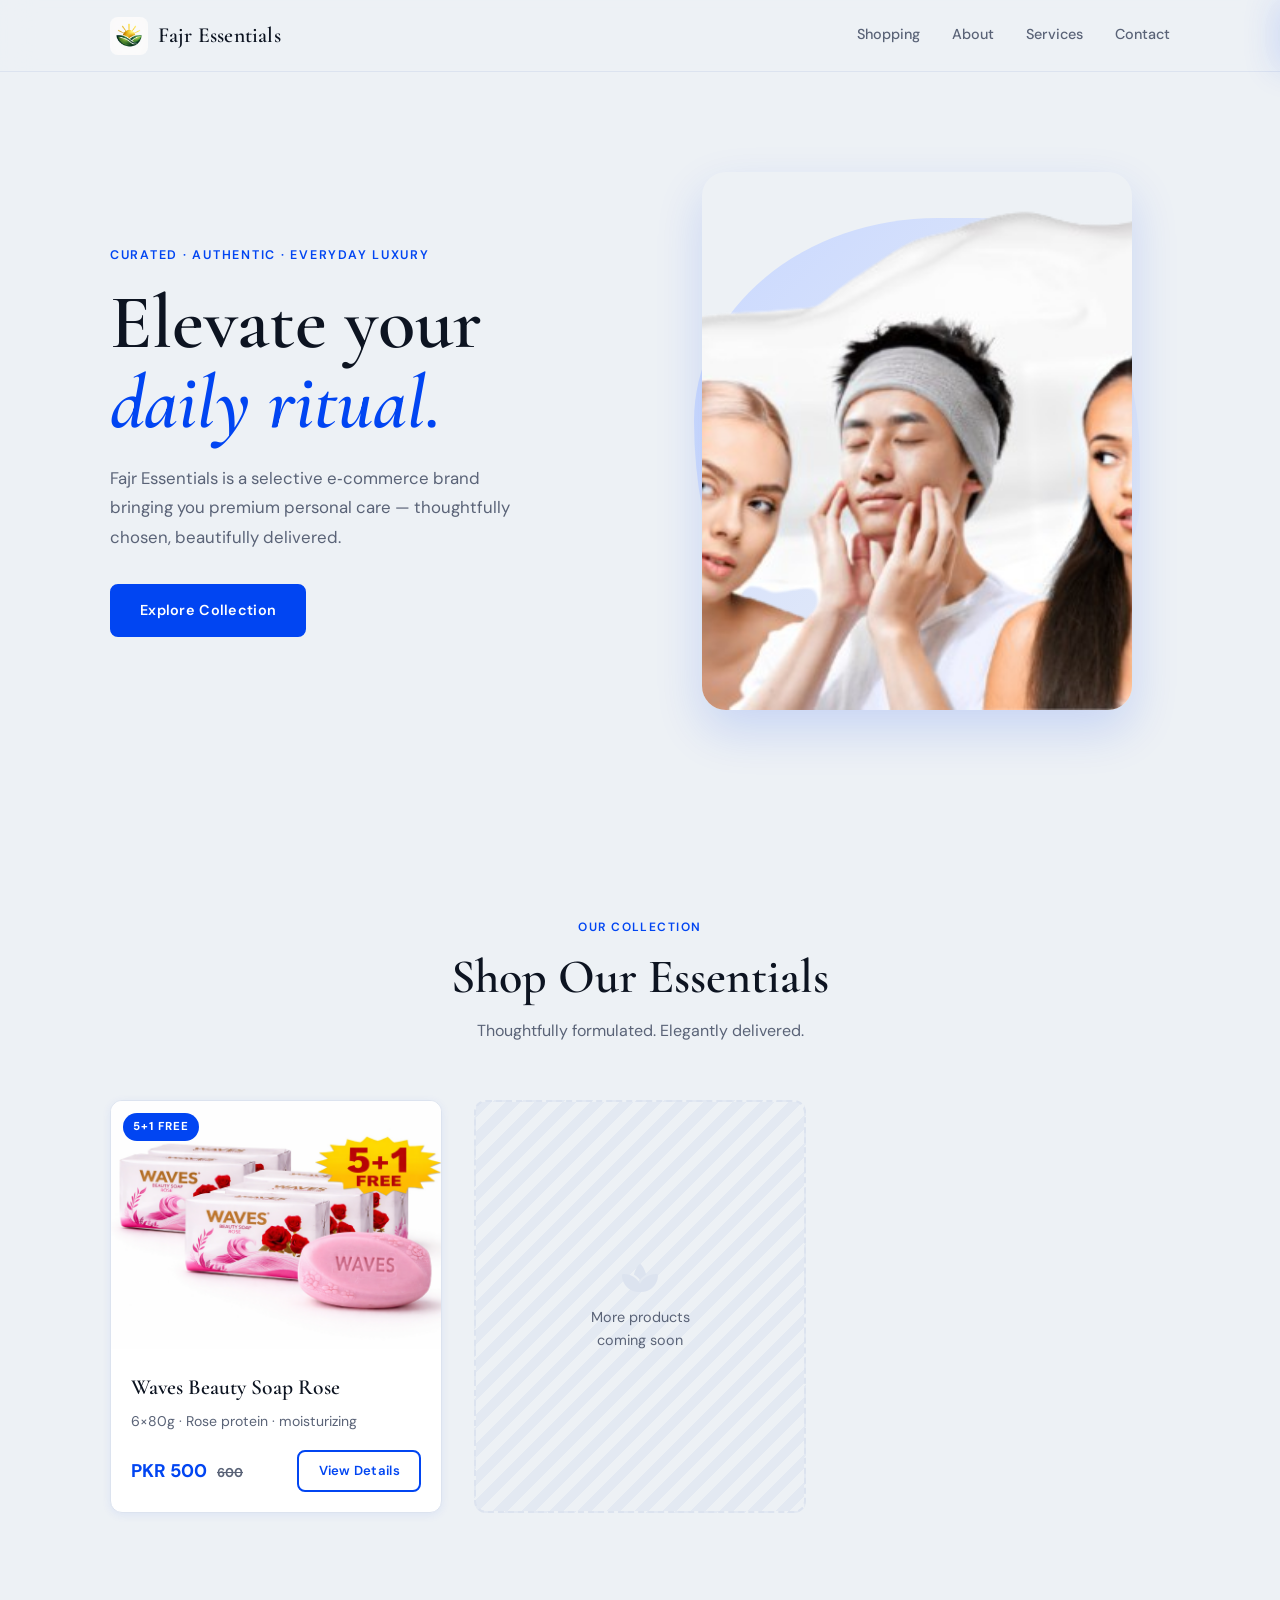
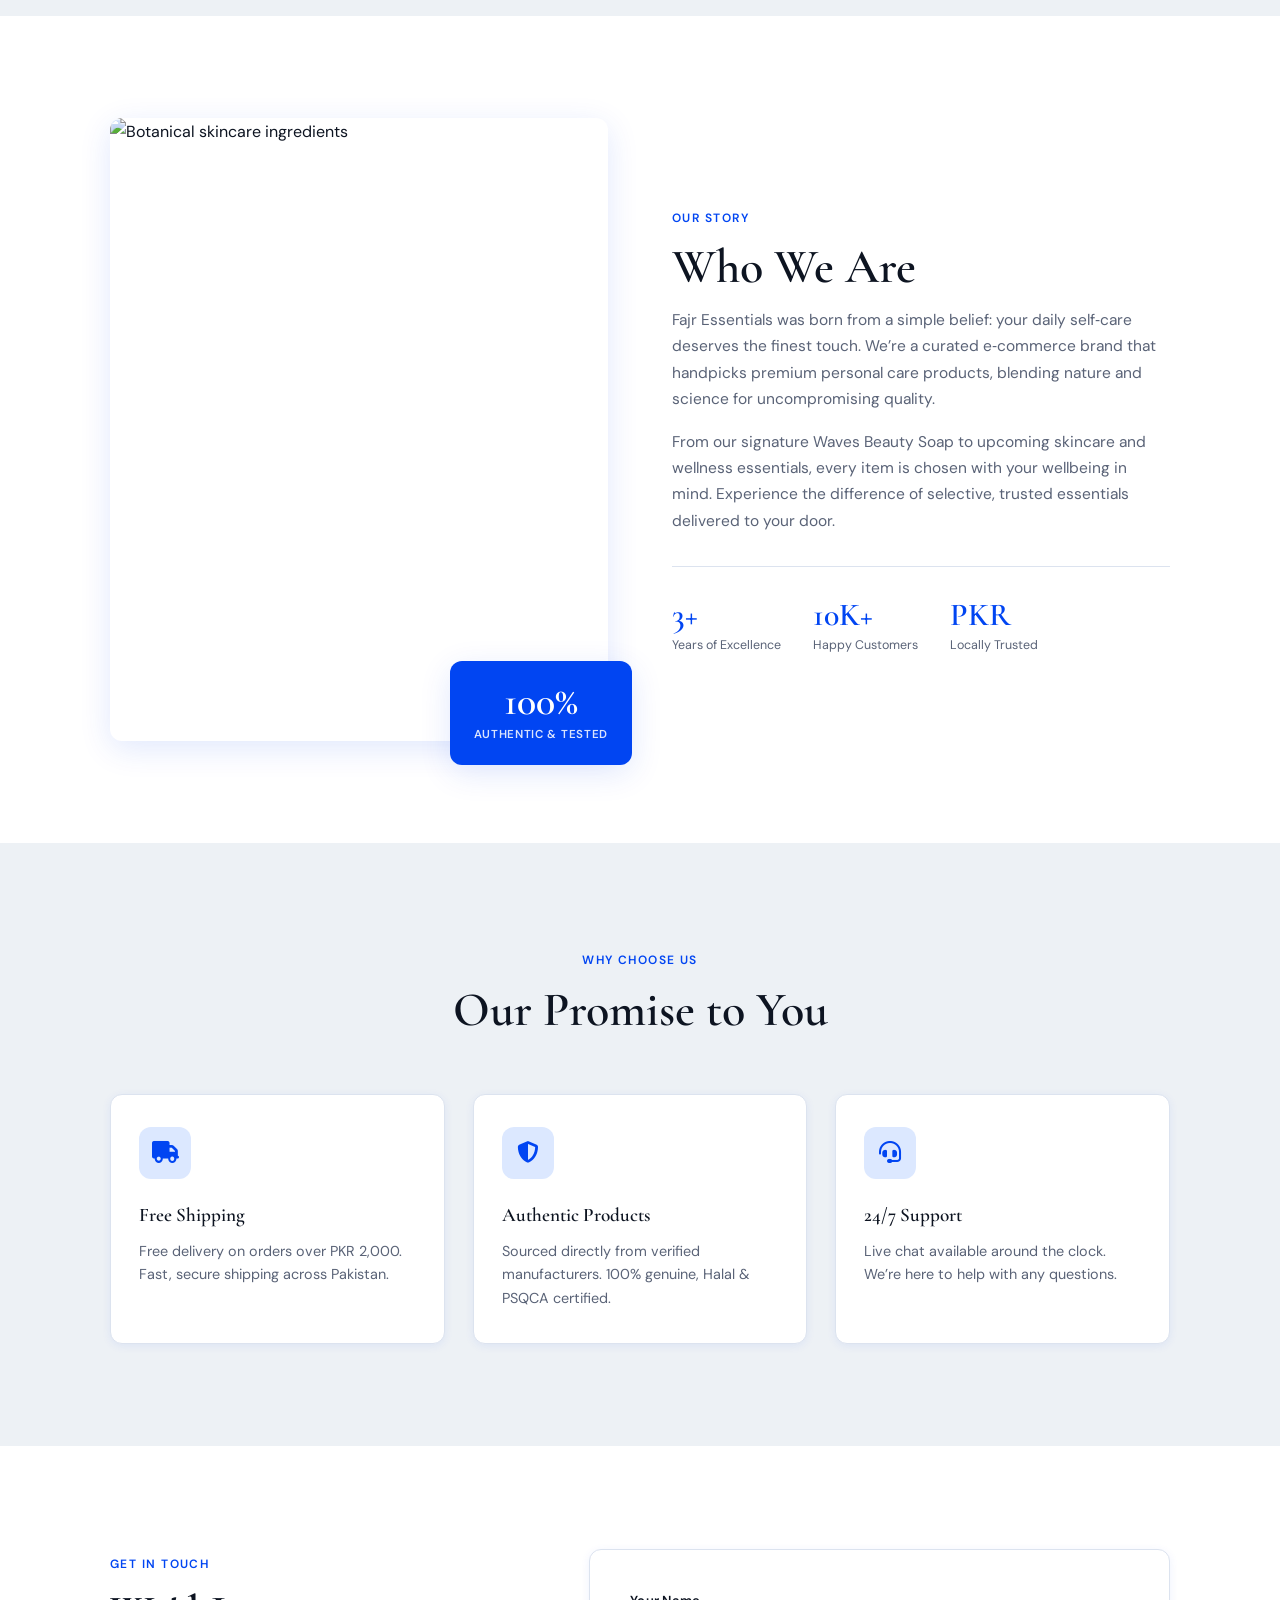
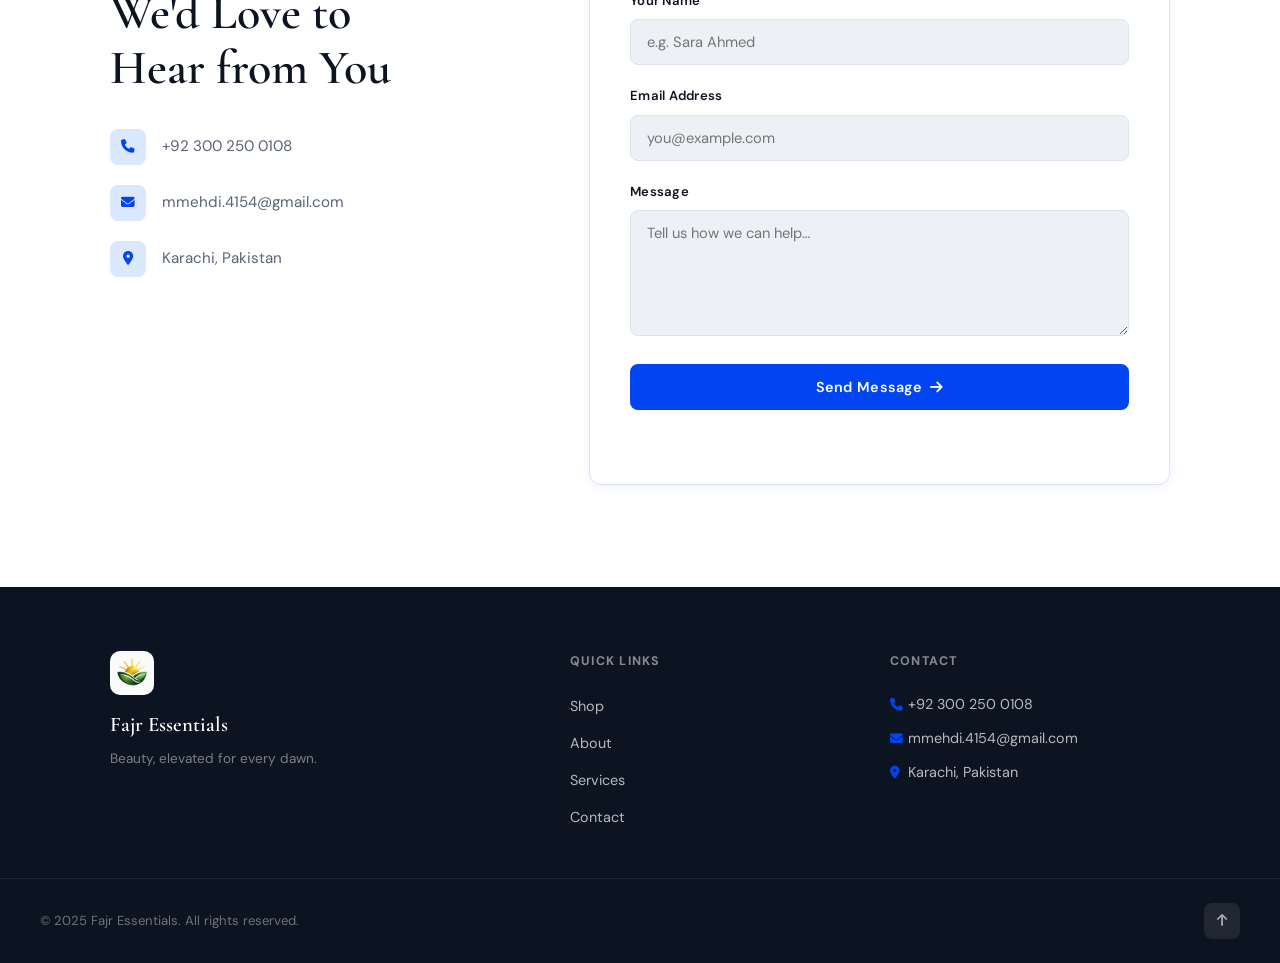
==== commit f5a1e099: "Add files via upload" ====
--- a/index.html
+++ b/index.html
@@ -1 +1 @@
-<!DOCTYPE html><html lang="en"><head><meta charset="UTF-8"><meta name="viewport" content="width=device-width,initial-scale=1.0"><title>Fajr Essentials | Premium Beauty & Personal Care</title><meta name="description" content="Discover Fajr Essentials – curated premium beauty and personal care. Shop Waves Beauty Soap Rose 5+1 Value Pack. PKR 500 only."><link rel="icon" type="image/png" href="logo.png"><link rel="apple-touch-icon" href="logo.png"><meta property="og:title" content="Fajr Essentials | Premium Beauty & Personal Care"><meta property="og:description" content="Waves Beauty Soap Rose 5+1 Value Pack. 6x80g bars. Rose protein formula. PKR 500."><meta property="og:image" content="logo.png"><meta property="og:type" content="website"><meta name="twitter:card" content="summary_large_image"><meta name="twitter:title" content="Fajr Essentials | Premium Beauty & Personal Care"><meta name="twitter:description" content="Curated premium beauty. Waves Rose Soap 5+1 pack."><link rel="preconnect" href="https://fonts.googleapis.com"><link rel="preconnect" href="https://fonts.gstatic.com" crossorigin><link href="https://fonts.googleapis.com/css2?family=Cormorant+Garamond:ital,wght@0,400;0,600;1,400&family=DM+Sans:wght@300;400;500;600&display=swap" rel="stylesheet"><link rel="stylesheet" href="https://cdnjs.cloudflare.com/ajax/libs/font-awesome/6.5.0/css/all.min.css"><link rel="stylesheet" href="styles.css"></head><body><header class="site-header" id="top"><div class="container header-inner"><a href="index.html" class="logo-link"><img src="logo.png" alt="Fajr Essentials" class="logo-img"><span class="logo-text">Fajr Essentials</span></a><nav class="main-nav" aria-label="Main navigation"><a href="#shop" class="nav-link">Shopping</a><a href="#about" class="nav-link">About</a><a href="#services" class="nav-link">Services</a><a href="#contact" class="nav-link">Contact</a></nav><label class="hamburger" for="nav-toggle" aria-label="Toggle menu"><span></span><span></span><span></span></label><input type="checkbox" id="nav-toggle" class="nav-toggle-check" hidden><nav class="mobile-nav" aria-label="Mobile navigation"><label for="nav-toggle" class="mobile-nav-close" aria-label="Close menu"><i class="fa fa-times"></i></label><a href="#shop" class="mobile-nav-link">Shopping</a><a href="#about" class="mobile-nav-link">About</a><a href="#services" class="mobile-nav-link">Services</a><a href="#contact" class="mobile-nav-link">Contact</a></nav><label class="mobile-overlay" for="nav-toggle"></label></div></header><main><section class="hero"><div class="hero-content"><p class="hero-eyebrow">5+1 Value Pack · PKR 500</p><h1 class="hero-title">Beauty,<br><em>Elevated.</em></h1><p class="hero-sub">Waves Beauty Soap Rose — 6 bars (80g each). Rose protein formula. Gentle, moisturizing, and delivered fresh to your door.</p><a href="#shop" class="btn btn-primary">Explore the Collection</a></div><div class="hero-visual"><div class="hero-blob"></div><img src="product.png" alt="Waves Beauty Soap Rose 5+1 pack on marble" class="hero-img" loading="eager"></div></section><section id="shop" class="section"><div class="container"><div class="section-header"><span class="section-tag">Our Collection</span><h2 class="section-title">Shop Our Essentials</h2><p class="section-sub">Thoughtfully formulated. Elegantly delivered.</p></div><div class="product-grid"><article class="product-card"><a href="waves.html" class="product-card-link" aria-label="View Waves Beauty Soap Rose details"><div class="product-img-wrap"><img src="product.png" alt="Waves Beauty Soap Rose 5+1 Value Pack" class="product-img" loading="lazy"><div class="product-badge">5+1 FREE</div></div><div class="product-info"><h3 class="product-name">Waves Beauty Soap Rose</h3><p class="product-desc">6×80g · Rose protein · moisturizing</p><div class="product-footer"><span class="product-price">PKR 500 <span style="font-size:0.8rem;text-decoration:line-through;color:#5a6377;margin-left:6px;">600</span></span><span class="btn btn-secondary btn-sm">View Details</span></div></div></a></article><article class="product-card product-card--coming"><div class="coming-inner"><i class="fa fa-spa coming-icon"></i><p class="coming-text">More products<br>coming soon</p></div></article></div></div></section><section id="about" class="section section--alt"><div class="container about-grid"><div class="about-visual"><img src="https://images.unsplash.com/photo-1598440947619-2c35fc9aa908?w=700&q=80" alt="Botanical skincare ingredients" class="about-img" loading="lazy"><div class="about-accent-card"><p class="accent-num">100%</p><p class="accent-label">Authentic & Tested</p></div></div><div class="about-content"><span class="section-tag">Our Story</span><h2 class="section-title">Who We Are</h2><p class="about-para">Fajr Essentials brings you premium personal care that blends nature and science. We curate everyday essentials with a focus on value, quality, and convenience—so your daily rituals feel special.</p><p class="about-para">Our flagship Waves Beauty Soap Rose 5+1 pack is designed for smart Pakistani households: premium rose formula, zero-damage packaging, and direct-to-you savings.</p><div class="about-stats"><div class="stat"><span class="stat-num">3+</span><span class="stat-label">Years of Excellence</span></div><div class="stat"><span class="stat-num">10K+</span><span class="stat-label">Happy Customers</span></div><div class="stat"><span class="stat-num">PKR</span><span class="stat-label">Locally Trusted</span></div></div></div></div></section><section id="services" class="section"><div class="container"><div class="section-header"><span class="section-tag">Why Choose Us</span><h2 class="section-title">Our Promise to You</h2></div><div class="services-grid"><div class="service-card"><div class="service-icon"><i class="fa fa-truck"></i></div><h3 class="service-title">Free Shipping</h3><p class="service-desc">Free delivery on orders over PKR 2,000. Fast, secure shipping across Pakistan.</p></div><div class="service-card"><div class="service-icon"><i class="fa fa-shield-halved"></i></div><h3 class="service-title">Authentic Products</h3><p class="service-desc">Sourced directly from Copamo International. 100% genuine Waves soap, Halal & PSQCA certified.</p></div><div class="service-card"><div class="service-icon"><i class="fa fa-headset"></i></div><h3 class="service-title">24/7 Support</h3><p class="service-desc">Live chat available around the clock. We're here to help with any questions.</p></div></div></div></section><section id="contact" class="section section--alt"><div class="container contact-grid"><div class="contact-info"><span class="section-tag">Get in Touch</span><h2 class="section-title">We'd Love to<br>Hear from You</h2><ul class="contact-list"><li><i class="fa fa-phone contact-icon"></i><a href="tel:+923002500108">+92 300 250 0108</a></li><li><i class="fa fa-envelope contact-icon"></i><a href="mailto:mmehdi.4154@gmail.com">mmehdi.4154@gmail.com</a></li><li><i class="fa fa-location-dot contact-icon"></i><span>Karachi, Pakistan</span></li></ul></div><form class="contact-form" id="contact-form" action="https://formsubmit.co/dcd0b6a1a624af317f616c3d43d1a654" method="POST"><input type="hidden" name="_subject" value="New Contact Form - Fajr Essentials"><input type="hidden" name="_template" value="table"><input type="hidden" name="_captcha" value="false"><input type="hidden" name="_autoresponse" value="Thank you for contacting Fajr Essentials! We'll get back to you within 24 hours."><div class="form-group"><label for="name">Your Name</label><input type="text" id="name" name="name" placeholder="e.g. Sara Ahmed" required></div><div class="form-group"><label for="email">Email Address</label><input type="email" id="email" name="email" placeholder="you@example.com" required></div><div class="form-group"><label for="message">Message</label><textarea id="message" name="message" rows="5" placeholder="Tell us how we can help…" required></textarea></div><button type="submit" class="btn btn-primary btn-full">Send Message <i class="fa fa-arrow-right"></i></button><p class="form-success" id="form-success" aria-live="polite"></p></form></div></section></main><footer class="site-footer"><div class="container footer-grid"><div class="footer-brand"><img src="logo.png" alt="Fajr Essentials" class="footer-logo"><p class="footer-brand-name">Fajr Essentials</p><p class="footer-tagline">Beauty, elevated for every dawn.</p></div><div class="footer-col"><h4 class="footer-heading">Quick Links</h4><ul class="footer-links"><li><a href="#shop">Shop</a></li><li><a href="#about">About</a></li><li><a href="#services">Services</a></li><li><a href="#contact">Contact</a></li></ul></div><div class="footer-col"><h4 class="footer-heading">Contact</h4><ul class="footer-links footer-contact"><li><a href="tel:+923002500108"><i class="fa fa-phone"></i> +92 300 250 0108</a></li><li><a href="mailto:mmehdi.4154@gmail.com"><i class="fa fa-envelope"></i> mmehdi.4154@gmail.com</a></li><li><span><i class="fa fa-location-dot"></i> Karachi, Pakistan</span></li></ul></div></div><div class="footer-bottom"><p>&copy; 2025 Fajr Essentials. All rights reserved.</p><a href="#top" class="back-top" aria-label="Back to top"><i class="fa fa-arrow-up"></i></a></div></footer><script>document.querySelectorAll('.mobile-nav-link').forEach(l=>l.addEventListener('click',()=>document.getElementById('nav-toggle').checked=false));const form=document.getElementById('contact-form');if(form){form.addEventListener('submit',function(e){const action=form.getAttribute('action');if(action.includes('dcd0b6a1a624af317f616c3d43d1a654')){e.preventDefault();const name=document.getElementById('name').value;const email=document.getElementById('email').value;const msg=document.getElementById('message').value;window.location.href=`mailto:mmehdi.4154@gmail.com?subject=Contact from Fajr Essentials (${encodeURIComponent(name)})&body=${encodeURIComponent('Name: '+name+'\nEmail: '+email+'\n\nMessage:\n'+msg)}`;document.getElementById('form-success').textContent='✓ Email client opened. We will reply soon!';form.reset();}});}</script><script type="text/javascript">var Tawk_API=Tawk_API||{},Tawk_LoadStart=new Date();(function(){var s1=document.createElement("script"),s0=document.getElementsByTagName("script")[0];s1.async=true;s1.src='https://embed.tawk.to/66ed9bb94cbc4814f7dc1e98/1i882gk47';s1.charset='UTF-8';s1.setAttribute('crossorigin','*');s0.parentNode.insertBefore(s1,s0);})();</script></body></html>+<!DOCTYPE html><html lang="en"><head><meta charset="UTF-8"><meta name="viewport" content="width=device-width,initial-scale=1.0"><title>Fajr Essentials | Premium Beauty & Personal Care</title><meta name="description" content="Fajr Essentials — curated premium beauty and personal care. Thoughtfully selected products for your daily ritual."><link rel="icon" type="image/png" href="logo.png"><link rel="apple-touch-icon" href="logo.png"><meta property="og:title" content="Fajr Essentials | Premium Beauty & Personal Care"><meta property="og:description" content="Discover Fajr Essentials – a curated e‑commerce brand bringing you selective, high‑quality personal care."><meta property="og:image" content="logo.png"><meta property="og:type" content="website"><meta name="twitter:card" content="summary_large_image"><meta name="twitter:title" content="Fajr Essentials | Premium Beauty & Personal Care"><meta name="twitter:description" content="Curated premium beauty. Selective essentials, delivered."><link rel="preconnect" href="https://fonts.googleapis.com"><link rel="preconnect" href="https://fonts.gstatic.com" crossorigin><link href="https://fonts.googleapis.com/css2?family=Cormorant+Garamond:ital,wght@0,400;0,600;1,400&family=DM+Sans:wght@300;400;500;600&display=swap" rel="stylesheet"><link rel="stylesheet" href="https://cdnjs.cloudflare.com/ajax/libs/font-awesome/6.5.0/css/all.min.css"><link rel="stylesheet" href="styles.css"></head><body><header class="site-header" id="top"><div class="container header-inner"><a href="index.html" class="logo-link"><img src="logo.png" alt="Fajr Essentials" class="logo-img"><span class="logo-text">Fajr Essentials</span></a><nav class="main-nav" aria-label="Main navigation"><a href="#shop" class="nav-link">Shopping</a><a href="#about" class="nav-link">About</a><a href="#services" class="nav-link">Services</a><a href="#contact" class="nav-link">Contact</a></nav><label class="hamburger" for="nav-toggle" aria-label="Toggle menu"><span></span><span></span><span></span></label><input type="checkbox" id="nav-toggle" class="nav-toggle-check" hidden><nav class="mobile-nav" aria-label="Mobile navigation"><a href="#shop" class="mobile-nav-link">Shopping</a><a href="#about" class="mobile-nav-link">About</a><a href="#services" class="mobile-nav-link">Services</a><a href="#contact" class="mobile-nav-link">Contact</a></nav><label class="mobile-overlay" for="nav-toggle"></label></div></header><main><section class="hero"><div class="hero-content"><p class="hero-eyebrow">Curated · Authentic · Everyday Luxury</p><h1 class="hero-title">Elevate your<br><em>daily ritual.</em></h1><p class="hero-sub">Fajr Essentials is a selective e‑commerce brand bringing you premium personal care — thoughtfully chosen, beautifully delivered.</p><a href="#shop" class="btn btn-primary">Explore Collection</a></div><div class="hero-visual"><div class="hero-blob"></div><img src="hero image.png" alt="Fajr Essentials curated beauty collection" class="hero-img" loading="eager"></div></section><section id="shop" class="section"><div class="container"><div class="section-header"><span class="section-tag">Our Collection</span><h2 class="section-title">Shop Our Essentials</h2><p class="section-sub">Thoughtfully formulated. Elegantly delivered.</p></div><div class="product-grid"><article class="product-card"><a href="waves.html" class="product-card-link" aria-label="View Waves Beauty Soap Rose details"><div class="product-img-wrap"><img src="product.png" alt="Waves Beauty Soap Rose 5+1 Value Pack" class="product-img" loading="lazy"><div class="product-badge">5+1 FREE</div></div><div class="product-info"><h3 class="product-name">Waves Beauty Soap Rose</h3><p class="product-desc">6×80g · Rose protein · moisturizing</p><div class="product-footer"><span class="product-price">PKR 500 <span style="font-size:0.8rem;text-decoration:line-through;color:#5a6377;margin-left:6px;">600</span></span><span class="btn btn-secondary btn-sm">View Details</span></div></div></a></article><article class="product-card product-card--coming"><div class="coming-inner"><i class="fa fa-spa coming-icon"></i><p class="coming-text">More products<br>coming soon</p></div></article></div></div></section><section id="about" class="section section--alt"><div class="container about-grid"><div class="about-visual"><img src="https://images.unsplash.com/photo-1598440947619-2c35fc9aa908?w=700&q=80" alt="Botanical skincare ingredients" class="about-img" loading="lazy"><div class="about-accent-card"><p class="accent-num">100%</p><p class="accent-label">Authentic & Tested</p></div></div><div class="about-content"><span class="section-tag">Our Story</span><h2 class="section-title">Who We Are</h2><p class="about-para">Fajr Essentials was born from a simple belief: your daily self‑care deserves the finest touch. We’re a curated e‑commerce brand that handpicks premium personal care products, blending nature and science for uncompromising quality.</p><p class="about-para">From our signature Waves Beauty Soap to upcoming skincare and wellness essentials, every item is chosen with your wellbeing in mind. Experience the difference of selective, trusted essentials delivered to your door.</p><div class="about-stats"><div class="stat"><span class="stat-num">3+</span><span class="stat-label">Years of Excellence</span></div><div class="stat"><span class="stat-num">10K+</span><span class="stat-label">Happy Customers</span></div><div class="stat"><span class="stat-num">PKR</span><span class="stat-label">Locally Trusted</span></div></div></div></div></section><section id="services" class="section"><div class="container"><div class="section-header"><span class="section-tag">Why Choose Us</span><h2 class="section-title">Our Promise to You</h2></div><div class="services-grid"><div class="service-card"><div class="service-icon"><i class="fa fa-truck"></i></div><h3 class="service-title">Free Shipping</h3><p class="service-desc">Free delivery on orders over PKR 2,000. Fast, secure shipping across Pakistan.</p></div><div class="service-card"><div class="service-icon"><i class="fa fa-shield-halved"></i></div><h3 class="service-title">Authentic Products</h3><p class="service-desc">Sourced directly from verified manufacturers. 100% genuine, Halal & PSQCA certified.</p></div><div class="service-card"><div class="service-icon"><i class="fa fa-headset"></i></div><h3 class="service-title">24/7 Support</h3><p class="service-desc">Live chat available around the clock. We’re here to help with any questions.</p></div></div></div></section><section id="contact" class="section section--alt"><div class="container contact-grid"><div class="contact-info"><span class="section-tag">Get in Touch</span><h2 class="section-title">We'd Love to<br>Hear from You</h2><ul class="contact-list"><li><i class="fa fa-phone contact-icon"></i><a href="tel:+923002500108">+92 300 250 0108</a></li><li><i class="fa fa-envelope contact-icon"></i><a href="mailto:mmehdi.4154@gmail.com">mmehdi.4154@gmail.com</a></li><li><i class="fa fa-location-dot contact-icon"></i><span>Karachi, Pakistan</span></li></ul></div><form class="contact-form" id="contact-form" action="https://formsubmit.co/dcd0b6a1a624af317f616c3d43d1a654" method="POST"><input type="hidden" name="_subject" value="New Contact Form - Fajr Essentials"><input type="hidden" name="_template" value="table"><input type="hidden" name="_captcha" value="false"><input type="hidden" name="_autoresponse" value="Thank you for contacting Fajr Essentials! We'll get back to you within 24 hours."><div class="form-group"><label for="name">Your Name</label><input type="text" id="name" name="name" placeholder="e.g. Sara Ahmed" required></div><div class="form-group"><label for="email">Email Address</label><input type="email" id="email" name="email" placeholder="you@example.com" required></div><div class="form-group"><label for="message">Message</label><textarea id="message" name="message" rows="5" placeholder="Tell us how we can help…" required></textarea></div><button type="submit" class="btn btn-primary btn-full">Send Message <i class="fa fa-arrow-right"></i></button><p class="form-success" id="form-success" aria-live="polite"></p></form></div></section></main><footer class="site-footer"><div class="container footer-grid"><div class="footer-brand"><img src="logo.png" alt="Fajr Essentials" class="footer-logo"><p class="footer-brand-name">Fajr Essentials</p><p class="footer-tagline">Beauty, elevated for every dawn.</p></div><div class="footer-col"><h4 class="footer-heading">Quick Links</h4><ul class="footer-links"><li><a href="#shop">Shop</a></li><li><a href="#about">About</a></li><li><a href="#services">Services</a></li><li><a href="#contact">Contact</a></li></ul></div><div class="footer-col"><h4 class="footer-heading">Contact</h4><ul class="footer-links footer-contact"><li><a href="tel:+923002500108"><i class="fa fa-phone"></i> +92 300 250 0108</a></li><li><a href="mailto:mmehdi.4154@gmail.com"><i class="fa fa-envelope"></i> mmehdi.4154@gmail.com</a></li><li><span><i class="fa fa-location-dot"></i> Karachi, Pakistan</span></li></ul></div></div><div class="footer-bottom"><p>&copy; 2025 Fajr Essentials. All rights reserved.</p><a href="#top" class="back-top" aria-label="Back to top"><i class="fa fa-arrow-up"></i></a></div></footer><script>document.querySelectorAll('.mobile-nav-link').forEach(l=>l.addEventListener('click',()=>document.getElementById('nav-toggle').checked=false));const form=document.getElementById('contact-form');if(form){form.addEventListener('submit',function(e){const action=form.getAttribute('action');if(action.includes('dcd0b6a1a624af317f616c3d43d1a654')){e.preventDefault();const name=document.getElementById('name').value;const email=document.getElementById('email').value;const msg=document.getElementById('message').value;window.location.href=`mailto:mmehdi.4154@gmail.com?subject=Contact from Fajr Essentials (${encodeURIComponent(name)})&body=${encodeURIComponent('Name: '+name+'\nEmail: '+email+'\n\nMessage:\n'+msg)}`;document.getElementById('form-success').textContent='✓ Email client opened. We will reply soon!';form.reset();}});}</script><script type="text/javascript">var Tawk_API=Tawk_API||{},Tawk_LoadStart=new Date();(function(){var s1=document.createElement("script"),s0=document.getElementsByTagName("script")[0];s1.async=true;s1.src='https://embed.tawk.to/66ed9bb94cbc4814f7dc1e98/1i882gk47';s1.charset='UTF-8';s1.setAttribute('crossorigin','*');s0.parentNode.insertBefore(s1,s0);})();</script></body></html>
--- a/styles.css
+++ b/styles.css
@@ -1 +1,972 @@
-:root{--bg:#edf1f5;--primary:#0145f2;--primary-dk:#0038c7;--ink:#0d1421;--ink-muted:#5a6377;--surface:#ffffff;--border:#dce3ef;--radius-card:12px;--radius-btn:8px;--shadow-sm:0 2px 10px rgba(1,69,242,0.07);--shadow-md:0 8px 32px rgba(1,69,242,0.12);--shadow-lift:0 20px 48px rgba(1,69,242,0.16);--font-display:'Cormorant Garamond',Georgia,serif;--font-body:'DM Sans',-apple-system,BlinkMacSystemFont,sans-serif;--transition:0.25s cubic-bezier(0.4,0,0.2,1);--header-h:72px}*,*::before,*::after{box-sizing:border-box;margin:0;padding:0}html{scroll-behavior:smooth;font-size:16px}body{font-family:var(--font-body);background:var(--bg);color:var(--ink);line-height:1.7;-webkit-font-smoothing:antialiased;overflow-x:hidden}img{display:block;max-width:100%;height:auto}a{color:inherit;text-decoration:none}ul{list-style:none}.container{width:100%;max-width:1140px;margin-inline:auto;padding-inline:clamp(1.25rem,5vw,2.5rem)}.btn{display:inline-flex;align-items:center;gap:0.5rem;padding:0.75rem 1.75rem;border-radius:var(--radius-btn);font-family:var(--font-body);font-size:0.9rem;font-weight:600;letter-spacing:0.02em;cursor:pointer;border:2px solid transparent;transition:transform var(--transition),box-shadow var(--transition),background var(--transition),color var(--transition),border-color var(--transition)}.btn:focus-visible{outline:3px solid var(--primary);outline-offset:3px}.btn-primary{background:var(--primary);color:#fff;border-color:var(--primary)}.btn-primary:hover{background:var(--primary-dk);border-color:var(--primary-dk);transform:translateY(-2px);box-shadow:var(--shadow-md)}.btn-secondary{background:transparent;color:var(--primary);border-color:var(--primary)}.btn-secondary:hover{background:var(--primary);color:#fff;transform:translateY(-2px)}.btn-sm{padding:0.5rem 1.2rem;font-size:0.82rem}.btn-full{width:100%;justify-content:center}.site-header{position:sticky;top:0;z-index:900;background:rgba(237,241,245,0.9);backdrop-filter:blur(16px);-webkit-backdrop-filter:blur(16px);border-bottom:1px solid var(--border);height:var(--header-h)}.header-inner{display:flex;align-items:center;justify-content:space-between;height:100%}.logo-link{display:flex;align-items:center;gap:0.6rem}.logo-img{width:38px;height:38px;object-fit:contain;border-radius:8px}.logo-text{font-family:var(--font-display);font-size:1.35rem;font-weight:600;color:var(--ink);letter-spacing:0.01em}.main-nav{display:flex;gap:2rem}.nav-link{font-size:0.9rem;font-weight:500;color:var(--ink-muted);position:relative;padding-bottom:2px;transition:color var(--transition)}.nav-link::after{content:'';position:absolute;bottom:-2px;left:0;width:0;height:2px;background:var(--primary);transition:width var(--transition);border-radius:2px}.nav-link:hover{color:var(--primary)}.nav-link:hover::after{width:100%}.hamburger{display:none;flex-direction:column;gap:5px;cursor:pointer;padding:6px;z-index:950}.hamburger span{display:block;width:24px;height:2px;background:var(--ink);border-radius:2px;transition:transform var(--transition),opacity var(--transition)}.nav-toggle-check{display:none}.mobile-nav{position:fixed;top:0;right:0;bottom:0;width:280px;background:var(--surface);padding:2rem 1.5rem;display:flex;flex-direction:column;gap:0.5rem;transform:translateX(100%);transition:transform 0.35s cubic-bezier(0.4,0,0.2,1);z-index:910;box-shadow:-8px 0 32px rgba(1,69,242,0.12)}.mobile-nav-close{align-self:flex-end;font-size:1.2rem;cursor:pointer;color:var(--ink-muted);margin-bottom:1.5rem;transition:color var(--transition)}.mobile-nav-close:hover{color:var(--primary)}.mobile-nav-link{font-size:1.15rem;font-weight:500;color:var(--ink);padding:0.85rem 0.5rem;border-bottom:1px solid var(--border);transition:color var(--transition)}.mobile-nav-link:hover{color:var(--primary)}.mobile-overlay{display:none;position:fixed;inset:0;background:rgba(13,20,33,0.35);z-index:905;cursor:pointer}.nav-toggle-check:checked~.mobile-nav{transform:translateX(0)}.nav-toggle-check:checked~.mobile-overlay{display:block}.section{padding-block:clamp(4rem,8vw,7rem)}.section--alt{background:var(--surface)}.section-header{text-align:center;margin-bottom:3.5rem}.section-tag{display:inline-block;font-size:0.75rem;font-weight:600;letter-spacing:0.12em;text-transform:uppercase;color:var(--primary);margin-bottom:0.75rem}.section-title{font-family:var(--font-display);font-size:clamp(2rem,4vw,3rem);font-weight:600;line-height:1.15;color:var(--ink);margin-bottom:0.75rem}.section-sub{font-size:1rem;color:var(--ink-muted);max-width:480px;margin-inline:auto}.hero{min-height:calc(90vh - var(--header-h));display:grid;grid-template-columns:1fr 1fr;align-items:center;gap:3rem;padding-inline:clamp(1.25rem,5vw,2.5rem);max-width:1140px;margin-inline:auto;padding-block:4rem}.hero-content{z-index:1}.hero-eyebrow{font-size:0.78rem;font-weight:600;letter-spacing:0.14em;text-transform:uppercase;color:var(--primary);margin-bottom:1rem}.hero-title{font-family:var(--font-display);font-size:clamp(3rem,6vw,5.5rem);line-height:1.05;font-weight:600;color:var(--ink);margin-bottom:1.25rem}.hero-title em{font-style:italic;color:var(--primary)}.hero-sub{font-size:1.05rem;color:var(--ink-muted);max-width:420px;margin-bottom:2rem;line-height:1.75}.hero-visual{position:relative;display:flex;justify-content:center;align-items:center}.hero-blob{position:absolute;width:88%;aspect-ratio:1;background:linear-gradient(135deg,#c9d8ff 0%,#edf1f5 100%);border-radius:60% 40% 70% 30% / 50% 60% 40% 60%;z-index:0;animation:blob-morph 8s ease-in-out infinite}@keyframes blob-morph{0%,100%{border-radius:60% 40% 70% 30% / 50% 60% 40% 60%}50%{border-radius:40% 60% 30% 70% / 60% 40% 60% 40%}}.hero-img{position:relative;z-index:1;width:85%;border-radius:24px;box-shadow:var(--shadow-lift);object-fit:cover;aspect-ratio:4/5;animation:float 5s ease-in-out infinite}@keyframes float{0%,100%{transform:translateY(0)}50%{transform:translateY(-10px)}}.product-grid{display:grid;grid-template-columns:repeat(auto-fill,minmax(280px,1fr));gap:2rem}.product-card{background:var(--surface);border-radius:var(--radius-card);overflow:hidden;box-shadow:var(--shadow-sm);border:1px solid var(--border);transition:transform var(--transition),box-shadow var(--transition)}.product-card:hover{transform:translateY(-6px);box-shadow:var(--shadow-lift)}.product-card-link{display:block}.product-img-wrap{position:relative;overflow:hidden;background:#f0f4f9}.product-img{width:100%;aspect-ratio:4/3;object-fit:cover;transition:transform 0.4s ease}.product-card:hover .product-img{transform:scale(1.04)}.product-badge{position:absolute;top:12px;left:12px;background:var(--primary);color:#fff;font-size:0.72rem;font-weight:700;letter-spacing:0.08em;text-transform:uppercase;padding:0.25rem 0.65rem;border-radius:50px}.product-info{padding:1.25rem}.product-name{font-family:var(--font-display);font-size:1.35rem;font-weight:600;margin-bottom:0.3rem;color:var(--ink)}.product-desc{font-size:0.88rem;color:var(--ink-muted);margin-bottom:1rem}.product-footer{display:flex;align-items:center;justify-content:space-between;gap:0.75rem}.product-price{font-size:1.15rem;font-weight:700;color:var(--primary)}.product-card--coming{display:flex;align-items:center;justify-content:center;min-height:320px;background:repeating-linear-gradient(-45deg,#edf1f5,#edf1f5 10px,#e3e9f2 10px,#e3e9f2 20px);border:2px dashed var(--border);box-shadow:none;cursor:default}.product-card--coming:hover{transform:none;box-shadow:none}.coming-inner{text-align:center;color:var(--ink-muted)}.coming-icon{font-size:2rem;color:var(--border);margin-bottom:0.75rem}.coming-text{font-size:0.9rem;line-height:1.6}.about-grid{display:grid;grid-template-columns:1fr 1fr;gap:clamp(2.5rem,5vw,5rem);align-items:center}.about-visual{position:relative}.about-img{width:100%;border-radius:var(--radius-card);aspect-ratio:4/5;object-fit:cover;box-shadow:var(--shadow-md)}.about-accent-card{position:absolute;bottom:-1.5rem;right:-1.5rem;background:var(--primary);color:#fff;padding:1.25rem 1.5rem;border-radius:var(--radius-card);text-align:center;box-shadow:var(--shadow-md);min-width:120px}.accent-num{font-family:var(--font-display);font-size:2.5rem;line-height:1;font-weight:600}.accent-label{font-size:0.72rem;font-weight:600;letter-spacing:0.06em;text-transform:uppercase;opacity:0.85;margin-top:0.25rem}.about-content .section-title{text-align:left}.about-para{color:var(--ink-muted);margin-bottom:1rem;font-size:0.97rem}.about-stats{display:flex;gap:2rem;margin-top:2rem;padding-top:2rem;border-top:1px solid var(--border)}.stat-num{font-family:var(--font-display);font-size:2rem;font-weight:600;color:var(--primary);display:block;line-height:1}.stat-label{font-size:0.78rem;color:var(--ink-muted);margin-top:0.25rem;display:block}.services-grid{display:grid;grid-template-columns:repeat(3,1fr);gap:1.75rem}.service-card{background:var(--surface);border-radius:var(--radius-card);padding:2rem 1.75rem;border:1px solid var(--border);box-shadow:var(--shadow-sm);transition:transform var(--transition),box-shadow var(--transition)}.service-card:hover{transform:translateY(-4px);box-shadow:var(--shadow-md)}.service-icon{width:52px;height:52px;background:#dce8ff;border-radius:12px;display:flex;align-items:center;justify-content:center;font-size:1.35rem;color:var(--primary);margin-bottom:1.25rem;transition:background var(--transition)}.service-card:hover .service-icon{background:var(--primary);color:#fff}.service-title{font-family:var(--font-display);font-size:1.2rem;font-weight:600;margin-bottom:0.5rem}.service-desc{font-size:0.9rem;color:var(--ink-muted);line-height:1.65}.contact-grid{display:grid;grid-template-columns:1fr 1.4fr;gap:clamp(2rem,5vw,5rem);align-items:start}.contact-info .section-title{text-align:left}.contact-list{margin-top:2rem;display:flex;flex-direction:column;gap:1.25rem}.contact-list li{display:flex;align-items:center;gap:1rem;font-size:0.95rem;color:var(--ink-muted)}.contact-list a{color:var(--ink-muted);transition:color var(--transition)}.contact-list a:hover{color:var(--primary)}.contact-icon{width:36px;height:36px;background:#dce8ff;border-radius:8px;display:flex;align-items:center;justify-content:center;font-size:0.85rem;color:var(--primary);flex-shrink:0}.contact-form{background:var(--surface);border-radius:var(--radius-card);padding:2.5rem;box-shadow:var(--shadow-sm);border:1px solid var(--border)}.form-group{margin-bottom:1.25rem}.form-group label{display:block;font-size:0.82rem;font-weight:600;color:var(--ink);margin-bottom:0.45rem;letter-spacing:0.02em}.form-group input,.form-group textarea{width:100%;padding:0.75rem 1rem;border:1.5px solid var(--border);border-radius:var(--radius-btn);background:var(--bg);font-family:var(--font-body);font-size:0.92rem;color:var(--ink);outline:none;transition:border-color var(--transition),box-shadow var(--transition)}.form-group input:focus,.form-group textarea:focus{border-color:var(--primary);box-shadow:0 0 0 3px rgba(1,69,242,0.12)}.form-group textarea{resize:vertical}.form-success{margin-top:1rem;font-size:0.9rem;font-weight:500;text-align:center;min-height:1.2em}.site-footer{background:#0d1421;color:rgba(255,255,255,0.75);padding-top:4rem}.footer-grid{display:grid;grid-template-columns:1.5fr 1fr 1fr;gap:2.5rem;padding-bottom:3rem}.footer-logo{width:44px;height:44px;object-fit:contain;border-radius:10px;margin-bottom:0.75rem}.footer-brand-name{font-family:var(--font-display);font-size:1.3rem;font-weight:600;color:#fff;margin-bottom:0.35rem}.footer-tagline{font-size:0.85rem;color:rgba(255,255,255,0.45);line-height:1.6}.footer-heading{font-size:0.78rem;font-weight:700;letter-spacing:0.1em;text-transform:uppercase;color:rgba(255,255,255,0.5);margin-bottom:1.25rem}.footer-links{display:flex;flex-direction:column;gap:0.6rem}.footer-links a,.footer-links span{font-size:0.9rem;color:rgba(255,255,255,0.7);transition:color var(--transition)}.footer-links a:hover{color:#fff}.footer-contact li{display:flex;align-items:center;gap:0.6rem}.footer-contact i{color:var(--primary);font-size:0.8rem;width:14px}.footer-bottom{border-top:1px solid rgba(255,255,255,0.08);display:flex;align-items:center;justify-content:space-between;padding-block:1.5rem;padding-inline:clamp(1.25rem,5vw,2.5rem);font-size:0.82rem;color:rgba(255,255,255,0.4)}.back-top{width:36px;height:36px;border-radius:8px;background:rgba(255,255,255,0.08);display:flex;align-items:center;justify-content:center;color:rgba(255,255,255,0.6);font-size:0.85rem;transition:background var(--transition),color var(--transition)}.back-top:hover{background:var(--primary);color:#fff}.breadcrumb{padding-block:1.25rem;font-size:0.85rem;color:var(--ink-muted);border-bottom:1px solid var(--border)}.breadcrumb a{color:var(--primary)}.breadcrumb a:hover{text-decoration:underline}.breadcrumb span{margin-inline:0.4rem}.product-detail{padding-block:clamp(3rem,6vw,5rem)}.product-detail-grid{display:grid;grid-template-columns:1fr 1fr;gap:clamp(2rem,5vw,5rem);align-items:start}.product-detail-img-wrap{border-radius:var(--radius-card);overflow:hidden;background:#f0f4f9;box-shadow:var(--shadow-md);position:sticky;top:calc(var(--header-h) + 1.5rem)}.product-detail-img{width:100%;aspect-ratio:1/1.1;object-fit:cover}.detail-eyebrow{font-size:0.75rem;font-weight:600;letter-spacing:0.12em;text-transform:uppercase;color:var(--primary);margin-bottom:0.75rem}.detail-title{font-family:var(--font-display);font-size:clamp(2rem,4vw,3.25rem);font-weight:600;line-height:1.1;color:var(--ink);margin-bottom:1rem}.detail-price{font-size:1.75rem;font-weight:700;color:var(--primary);margin-bottom:1.5rem}.detail-price span{font-size:1rem;font-weight:400;color:var(--ink-muted);text-decoration:line-through;margin-left:0.5rem}.detail-desc{font-size:0.97rem;color:var(--ink-muted);line-height:1.8;margin-bottom:2rem;padding-bottom:2rem;border-bottom:1px solid var(--border)}.detail-features{margin-bottom:2rem}.detail-features h4{font-size:0.82rem;font-weight:700;letter-spacing:0.08em;text-transform:uppercase;color:var(--ink-muted);margin-bottom:1rem}.detail-features ul{display:flex;flex-direction:column;gap:0.65rem}.detail-features li{display:flex;align-items:flex-start;gap:0.75rem;font-size:0.93rem;color:var(--ink)}.detail-features li::before{content:'';display:block;width:8px;height:8px;min-width:8px;border-radius:50%;background:var(--primary);margin-top:0.45rem}.add-to-cart-section{display:flex;gap:1rem;flex-wrap:wrap}.btn-cart{background:var(--primary);color:#fff;border:2px solid var(--primary);padding:0.9rem 2.25rem;font-size:1rem;border-radius:var(--radius-btn);cursor:pointer;font-family:var(--font-body);font-weight:600;letter-spacing:0.02em;display:inline-flex;align-items:center;gap:0.5rem;transition:transform var(--transition),box-shadow var(--transition),background var(--transition)}.btn-cart:hover{background:var(--primary-dk);transform:translateY(-2px);box-shadow:var(--shadow-md)}.btn-wishlist{background:transparent;color:var(--ink-muted);border:2px solid var(--border);padding:0.9rem 1.5rem;border-radius:var(--radius-btn);cursor:pointer;font-size:1rem;transition:color var(--transition),border-color var(--transition)}.btn-wishlist:hover{color:var(--primary);border-color:var(--primary)}.delivery-info{margin-top:1.5rem;padding:1rem 1.25rem;background:#f0f5ff;border-radius:var(--radius-btn);display:flex;gap:0.75rem;align-items:center;font-size:0.85rem;color:var(--ink-muted);border:1px solid #d0dcff}.delivery-info i{color:var(--primary);font-size:1rem}@media (max-width:900px){.main-nav{display:none}.hamburger{display:flex}.hero{grid-template-columns:1fr;text-align:center;min-height:auto;padding-top:2.5rem}.hero-sub{margin-inline:auto}.hero-visual{order:-1;max-width:420px;margin-inline:auto}.hero-img{width:90%}.about-grid,.contact-grid,.product-detail-grid{grid-template-columns:1fr}.about-accent-card{right:0;bottom:-1rem}.about-visual{margin-bottom:1rem}.services-grid{grid-template-columns:1fr}.footer-grid{grid-template-columns:1fr;text-align:center}.footer-brand{display:flex;flex-direction:column;align-items:center}.footer-links{align-items:center}.footer-contact li{justify-content:center}.product-detail-img-wrap{position:static}}@media (max-width:600px){.section-title{font-size:1.85rem}.hero-title{font-size:clamp(2.5rem,10vw,3.5rem)}.about-stats{flex-direction:column;gap:1rem}.product-grid{grid-template-columns:1fr}.contact-form{padding:1.5rem}.add-to-cart-section{flex-direction:column}.btn-cart,.btn-wishlist{width:100%;justify-content:center}}+/* ============================================================
+   FAJR ESSENTIALS — Shared Stylesheet (Mobile Nav Fixed)
+   Brand: #edf1f5 (bg-light) | #0145f2 (primary blue)
+   ============================================================ */
+:root {
+  --bg: #edf1f5;
+  --primary: #0145f2;
+  --primary-dk: #0038c7;
+  --ink: #0d1421;
+  --ink-muted: #5a6377;
+  --surface: #ffffff;
+  --border: #dce3ef;
+  --radius-card: 12px;
+  --radius-btn: 8px;
+  --shadow-sm: 0 2px 10px rgba(1,69,242,0.07);
+  --shadow-md: 0 8px 32px rgba(1,69,242,0.12);
+  --shadow-lift: 0 20px 48px rgba(1,69,242,0.16);
+  --font-display: 'Cormorant Garamond', Georgia, serif;
+  --font-body: 'DM Sans', -apple-system, BlinkMacSystemFont, sans-serif;
+  --transition: 0.25s cubic-bezier(0.4, 0, 0.2, 1);
+  --header-h: 72px;
+}
+
+*,
+*::before,
+*::after {
+  box-sizing: border-box;
+  margin: 0;
+  padding: 0;
+}
+
+html {
+  scroll-behavior: smooth;
+  font-size: 16px;
+}
+
+body {
+  font-family: var(--font-body);
+  background: var(--bg);
+  color: var(--ink);
+  line-height: 1.7;
+  -webkit-font-smoothing: antialiased;
+  overflow-x: hidden;  /* prevent horizontal scroll */
+}
+
+img {
+  display: block;
+  max-width: 100%;
+  height: auto;
+}
+
+a {
+  color: inherit;
+  text-decoration: none;
+}
+
+ul {
+  list-style: none;
+}
+
+.container {
+  width: 100%;
+  max-width: 1140px;
+  margin-inline: auto;
+  padding-inline: clamp(1.25rem, 5vw, 2.5rem);
+}
+
+/* ---------- BUTTONS ---------- */
+.btn {
+  display: inline-flex;
+  align-items: center;
+  gap: 0.5rem;
+  padding: 0.75rem 1.75rem;
+  border-radius: var(--radius-btn);
+  font-family: var(--font-body);
+  font-size: 0.9rem;
+  font-weight: 600;
+  letter-spacing: 0.02em;
+  cursor: pointer;
+  border: 2px solid transparent;
+  transition: transform var(--transition), box-shadow var(--transition),
+    background var(--transition), color var(--transition),
+    border-color var(--transition);
+}
+.btn:focus-visible {
+  outline: 3px solid var(--primary);
+  outline-offset: 3px;
+}
+.btn-primary {
+  background: var(--primary);
+  color: #fff;
+  border-color: var(--primary);
+}
+.btn-primary:hover {
+  background: var(--primary-dk);
+  border-color: var(--primary-dk);
+  transform: translateY(-2px);
+  box-shadow: var(--shadow-md);
+}
+.btn-secondary {
+  background: transparent;
+  color: var(--primary);
+  border-color: var(--primary);
+}
+.btn-secondary:hover {
+  background: var(--primary);
+  color: #fff;
+  transform: translateY(-2px);
+}
+.btn-sm {
+  padding: 0.5rem 1.2rem;
+  font-size: 0.82rem;
+}
+.btn-full {
+  width: 100%;
+  justify-content: center;
+}
+
+/* ---------- HEADER ---------- */
+.site-header {
+  position: sticky;
+  top: 0;
+  z-index: 900;
+  background: rgba(237, 241, 245, 0.9);
+  backdrop-filter: blur(16px);
+  -webkit-backdrop-filter: blur(16px);
+  border-bottom: 1px solid var(--border);
+  height: var(--header-h);
+}
+.header-inner {
+  display: flex;
+  align-items: center;
+  justify-content: space-between;
+  height: 100%;
+}
+.logo-link {
+  display: flex;
+  align-items: center;
+  gap: 0.6rem;
+}
+.logo-img {
+  width: 38px;
+  height: 38px;
+  object-fit: contain;
+  border-radius: 8px;
+}
+.logo-text {
+  font-family: var(--font-display);
+  font-size: 1.35rem;
+  font-weight: 600;
+  color: var(--ink);
+  letter-spacing: 0.01em;
+}
+.main-nav {
+  display: flex;
+  gap: 2rem;
+}
+.nav-link {
+  font-size: 0.9rem;
+  font-weight: 500;
+  color: var(--ink-muted);
+  position: relative;
+  padding-bottom: 2px;
+  transition: color var(--transition);
+}
+.nav-link::after {
+  content: '';
+  position: absolute;
+  bottom: -2px;
+  left: 0;
+  width: 0;
+  height: 2px;
+  background: var(--primary);
+  transition: width var(--transition);
+  border-radius: 2px;
+}
+.nav-link:hover {
+  color: var(--primary);
+}
+.nav-link:hover::after {
+  width: 100%;
+}
+
+/* ---------- HAMBURGER (CSS-only toggle) ---------- */
+.hamburger {
+  display: none;
+  flex-direction: column;
+  gap: 5px;
+  cursor: pointer;
+  padding: 6px;
+  z-index: 950;
+}
+.hamburger span {
+  display: block;
+  width: 24px;
+  height: 2px;
+  background: var(--ink);
+  border-radius: 2px;
+  transition: transform var(--transition), opacity var(--transition);
+}
+.nav-toggle-check {
+  display: none;
+}
+
+/* When checked, transform hamburger into X */
+.nav-toggle-check:checked ~ .hamburger span:nth-child(1) {
+  transform: translateY(7px) rotate(45deg);
+}
+.nav-toggle-check:checked ~ .hamburger span:nth-child(2) {
+  opacity: 0;
+}
+.nav-toggle-check:checked ~ .hamburger span:nth-child(3) {
+  transform: translateY(-7px) rotate(-45deg);
+}
+
+/* ---------- MOBILE NAV DRAWER ---------- */
+.mobile-nav {
+  position: fixed;
+  top: 0;
+  right: 0;
+  bottom: 0;
+  width: 280px;
+  background: var(--surface);        /* solid background */
+  padding: 2rem 1.5rem;
+  display: flex;
+  flex-direction: column;
+  gap: 0.5rem;
+  transform: translateX(100%);
+  transition: transform 0.35s cubic-bezier(0.4, 0, 0.2, 1);
+  z-index: 910;
+  box-shadow: -8px 0 32px rgba(1, 69, 242, 0.12);
+  /* no separate close button – we use hamburger */
+}
+.mobile-nav-link {
+  font-size: 1.15rem;
+  font-weight: 500;
+  color: var(--ink);
+  padding: 0.85rem 0.5rem;
+  border-bottom: 1px solid var(--border);
+  transition: color var(--transition);
+}
+.mobile-nav-link:hover {
+  color: var(--primary);
+}
+
+/* Remove the old close icon */
+.mobile-nav-close {
+  display: none;
+}
+
+/* Overlay */
+.mobile-overlay {
+  display: none;
+  position: fixed;
+  inset: 0;
+  background: rgba(13, 20, 33, 0.35);
+  z-index: 905;
+  cursor: pointer;
+}
+
+/* Toggle states */
+.nav-toggle-check:checked ~ .mobile-nav {
+  transform: translateX(0);
+}
+.nav-toggle-check:checked ~ .mobile-overlay {
+  display: block;
+}
+
+/* ---------- SECTIONS ---------- */
+.section {
+  padding-block: clamp(4rem, 8vw, 7rem);
+}
+.section--alt {
+  background: var(--surface);
+}
+.section-header {
+  text-align: center;
+  margin-bottom: 3.5rem;
+}
+.section-tag {
+  display: inline-block;
+  font-size: 0.75rem;
+  font-weight: 600;
+  letter-spacing: 0.12em;
+  text-transform: uppercase;
+  color: var(--primary);
+  margin-bottom: 0.75rem;
+}
+.section-title {
+  font-family: var(--font-display);
+  font-size: clamp(2rem, 4vw, 3rem);
+  font-weight: 600;
+  line-height: 1.15;
+  color: var(--ink);
+  margin-bottom: 0.75rem;
+}
+.section-sub {
+  font-size: 1rem;
+  color: var(--ink-muted);
+  max-width: 480px;
+  margin-inline: auto;
+}
+
+/* ---------- HERO ---------- */
+.hero {
+  min-height: calc(90vh - var(--header-h));
+  display: grid;
+  grid-template-columns: 1fr 1fr;
+  align-items: center;
+  gap: 3rem;
+  padding-inline: clamp(1.25rem, 5vw, 2.5rem);
+  max-width: 1140px;
+  margin-inline: auto;
+  padding-block: 4rem;
+}
+.hero-content {
+  z-index: 1;
+}
+.hero-eyebrow {
+  font-size: 0.78rem;
+  font-weight: 600;
+  letter-spacing: 0.14em;
+  text-transform: uppercase;
+  color: var(--primary);
+  margin-bottom: 1rem;
+}
+.hero-title {
+  font-family: var(--font-display);
+  font-size: clamp(3rem, 6vw, 5.5rem);
+  line-height: 1.05;
+  font-weight: 600;
+  color: var(--ink);
+  margin-bottom: 1.25rem;
+}
+.hero-title em {
+  font-style: italic;
+  color: var(--primary);
+}
+.hero-sub {
+  font-size: 1.05rem;
+  color: var(--ink-muted);
+  max-width: 420px;
+  margin-bottom: 2rem;
+  line-height: 1.75;
+}
+.hero-visual {
+  position: relative;
+  display: flex;
+  justify-content: center;
+  align-items: center;
+}
+.hero-blob {
+  position: absolute;
+  width: 88%;
+  aspect-ratio: 1;
+  background: linear-gradient(135deg, #c9d8ff 0%, #edf1f5 100%);
+  border-radius: 60% 40% 70% 30% / 50% 60% 40% 60%;
+  z-index: 0;
+  animation: blob-morph 8s ease-in-out infinite;
+}
+@keyframes blob-morph {
+  0%, 100% { border-radius: 60% 40% 70% 30% / 50% 60% 40% 60%; }
+  50% { border-radius: 40% 60% 30% 70% / 60% 40% 60% 40%; }
+}
+.hero-img {
+  position: relative;
+  z-index: 1;
+  width: 85%;
+  border-radius: 24px;
+  box-shadow: var(--shadow-lift);
+  object-fit: cover;
+  aspect-ratio: 4/5;
+  animation: float 5s ease-in-out infinite;
+}
+@keyframes float {
+  0%, 100% { transform: translateY(0); }
+  50% { transform: translateY(-10px); }
+}
+
+/* ---------- PRODUCT GRID ---------- */
+.product-grid {
+  display: grid;
+  grid-template-columns: repeat(auto-fill, minmax(280px, 1fr));
+  gap: 2rem;
+}
+.product-card {
+  background: var(--surface);
+  border-radius: var(--radius-card);
+  overflow: hidden;
+  box-shadow: var(--shadow-sm);
+  border: 1px solid var(--border);
+  transition: transform var(--transition), box-shadow var(--transition);
+}
+.product-card:hover {
+  transform: translateY(-6px);
+  box-shadow: var(--shadow-lift);
+}
+.product-card-link {
+  display: block;
+}
+.product-img-wrap {
+  position: relative;
+  overflow: hidden;
+  background: #f0f4f9;
+}
+.product-img {
+  width: 100%;
+  aspect-ratio: 4/3;
+  object-fit: cover;
+  transition: transform 0.4s ease;
+}
+.product-card:hover .product-img {
+  transform: scale(1.04);
+}
+.product-badge {
+  position: absolute;
+  top: 12px;
+  left: 12px;
+  background: var(--primary);
+  color: #fff;
+  font-size: 0.72rem;
+  font-weight: 700;
+  letter-spacing: 0.08em;
+  text-transform: uppercase;
+  padding: 0.25rem 0.65rem;
+  border-radius: 50px;
+}
+.product-info {
+  padding: 1.25rem;
+}
+.product-name {
+  font-family: var(--font-display);
+  font-size: 1.35rem;
+  font-weight: 600;
+  margin-bottom: 0.3rem;
+  color: var(--ink);
+}
+.product-desc {
+  font-size: 0.88rem;
+  color: var(--ink-muted);
+  margin-bottom: 1rem;
+}
+.product-footer {
+  display: flex;
+  align-items: center;
+  justify-content: space-between;
+  gap: 0.75rem;
+}
+.product-price {
+  font-size: 1.15rem;
+  font-weight: 700;
+  color: var(--primary);
+}
+.product-card--coming {
+  display: flex;
+  align-items: center;
+  justify-content: center;
+  min-height: 320px;
+  background: repeating-linear-gradient(
+    -45deg,
+    #edf1f5,
+    #edf1f5 10px,
+    #e3e9f2 10px,
+    #e3e9f2 20px
+  );
+  border: 2px dashed var(--border);
+  box-shadow: none;
+  cursor: default;
+}
+.product-card--coming:hover {
+  transform: none;
+  box-shadow: none;
+}
+.coming-inner {
+  text-align: center;
+  color: var(--ink-muted);
+}
+.coming-icon {
+  font-size: 2rem;
+  color: var(--border);
+  margin-bottom: 0.75rem;
+}
+.coming-text {
+  font-size: 0.9rem;
+  line-height: 1.6;
+}
+
+/* ---------- ABOUT ---------- */
+.about-grid {
+  display: grid;
+  grid-template-columns: 1fr 1fr;
+  gap: clamp(2.5rem, 5vw, 5rem);
+  align-items: center;
+}
+.about-visual {
+  position: relative;
+}
+.about-img {
+  width: 100%;
+  border-radius: var(--radius-card);
+  aspect-ratio: 4/5;
+  object-fit: cover;
+  box-shadow: var(--shadow-md);
+}
+.about-accent-card {
+  position: absolute;
+  bottom: -1.5rem;
+  right: -1.5rem;
+  background: var(--primary);
+  color: #fff;
+  padding: 1.25rem 1.5rem;
+  border-radius: var(--radius-card);
+  text-align: center;
+  box-shadow: var(--shadow-md);
+  min-width: 120px;
+}
+.accent-num {
+  font-family: var(--font-display);
+  font-size: 2.5rem;
+  line-height: 1;
+  font-weight: 600;
+}
+.accent-label {
+  font-size: 0.72rem;
+  font-weight: 600;
+  letter-spacing: 0.06em;
+  text-transform: uppercase;
+  opacity: 0.85;
+  margin-top: 0.25rem;
+}
+.about-content .section-title {
+  text-align: left;
+}
+.about-para {
+  color: var(--ink-muted);
+  margin-bottom: 1rem;
+  font-size: 0.97rem;
+}
+.about-stats {
+  display: flex;
+  gap: 2rem;
+  margin-top: 2rem;
+  padding-top: 2rem;
+  border-top: 1px solid var(--border);
+}
+.stat-num {
+  font-family: var(--font-display);
+  font-size: 2rem;
+  font-weight: 600;
+  color: var(--primary);
+  display: block;
+  line-height: 1;
+}
+.stat-label {
+  font-size: 0.78rem;
+  color: var(--ink-muted);
+  margin-top: 0.25rem;
+  display: block;
+}
+
+/* ---------- SERVICES ---------- */
+.services-grid {
+  display: grid;
+  grid-template-columns: repeat(3, 1fr);
+  gap: 1.75rem;
+}
+.service-card {
+  background: var(--surface);
+  border-radius: var(--radius-card);
+  padding: 2rem 1.75rem;
+  border: 1px solid var(--border);
+  box-shadow: var(--shadow-sm);
+  transition: transform var(--transition), box-shadow var(--transition);
+}
+.service-card:hover {
+  transform: translateY(-4px);
+  box-shadow: var(--shadow-md);
+}
+.service-icon {
+  width: 52px;
+  height: 52px;
+  background: #dce8ff;
+  border-radius: 12px;
+  display: flex;
+  align-items: center;
+  justify-content: center;
+  font-size: 1.35rem;
+  color: var(--primary);
+  margin-bottom: 1.25rem;
+  transition: background var(--transition);
+}
+.service-card:hover .service-icon {
+  background: var(--primary);
+  color: #fff;
+}
+.service-title {
+  font-family: var(--font-display);
+  font-size: 1.2rem;
+  font-weight: 600;
+  margin-bottom: 0.5rem;
+}
+.service-desc {
+  font-size: 0.9rem;
+  color: var(--ink-muted);
+  line-height: 1.65;
+}
+
+/* ---------- CONTACT ---------- */
+.contact-grid {
+  display: grid;
+  grid-template-columns: 1fr 1.4fr;
+  gap: clamp(2rem, 5vw, 5rem);
+  align-items: start;
+}
+.contact-info .section-title {
+  text-align: left;
+}
+.contact-list {
+  margin-top: 2rem;
+  display: flex;
+  flex-direction: column;
+  gap: 1.25rem;
+}
+.contact-list li {
+  display: flex;
+  align-items: center;
+  gap: 1rem;
+  font-size: 0.95rem;
+  color: var(--ink-muted);
+}
+.contact-list a {
+  color: var(--ink-muted);
+  transition: color var(--transition);
+}
+.contact-list a:hover {
+  color: var(--primary);
+}
+.contact-icon {
+  width: 36px;
+  height: 36px;
+  background: #dce8ff;
+  border-radius: 8px;
+  display: flex;
+  align-items: center;
+  justify-content: center;
+  font-size: 0.85rem;
+  color: var(--primary);
+  flex-shrink: 0;
+}
+.contact-form {
+  background: var(--surface);
+  border-radius: var(--radius-card);
+  padding: 2.5rem;
+  box-shadow: var(--shadow-sm);
+  border: 1px solid var(--border);
+}
+.form-group {
+  margin-bottom: 1.25rem;
+}
+.form-group label {
+  display: block;
+  font-size: 0.82rem;
+  font-weight: 600;
+  color: var(--ink);
+  margin-bottom: 0.45rem;
+  letter-spacing: 0.02em;
+}
+.form-group input,
+.form-group textarea {
+  width: 100%;
+  padding: 0.75rem 1rem;
+  border: 1.5px solid var(--border);
+  border-radius: var(--radius-btn);
+  background: var(--bg);
+  font-family: var(--font-body);
+  font-size: 0.92rem;
+  color: var(--ink);
+  outline: none;
+  transition: border-color var(--transition), box-shadow var(--transition);
+}
+.form-group input:focus,
+.form-group textarea:focus {
+  border-color: var(--primary);
+  box-shadow: 0 0 0 3px rgba(1, 69, 242, 0.12);
+}
+.form-group textarea {
+  resize: vertical;
+}
+.form-success {
+  margin-top: 1rem;
+  font-size: 0.9rem;
+  font-weight: 500;
+  text-align: center;
+  min-height: 1.2em;
+}
+
+/* ---------- FOOTER ---------- */
+.site-footer {
+  background: #0d1421;
+  color: rgba(255, 255, 255, 0.75);
+  padding-top: 4rem;
+}
+.footer-grid {
+  display: grid;
+  grid-template-columns: 1.5fr 1fr 1fr;
+  gap: 2.5rem;
+  padding-bottom: 3rem;
+}
+.footer-logo {
+  width: 44px;
+  height: 44px;
+  object-fit: contain;
+  border-radius: 10px;
+  margin-bottom: 0.75rem;
+}
+.footer-brand-name {
+  font-family: var(--font-display);
+  font-size: 1.3rem;
+  font-weight: 600;
+  color: #fff;
+  margin-bottom: 0.35rem;
+}
+.footer-tagline {
+  font-size: 0.85rem;
+  color: rgba(255, 255, 255, 0.45);
+  line-height: 1.6;
+}
+.footer-heading {
+  font-size: 0.78rem;
+  font-weight: 700;
+  letter-spacing: 0.1em;
+  text-transform: uppercase;
+  color: rgba(255, 255, 255, 0.5);
+  margin-bottom: 1.25rem;
+}
+.footer-links {
+  display: flex;
+  flex-direction: column;
+  gap: 0.6rem;
+}
+.footer-links a,
+.footer-links span {
+  font-size: 0.9rem;
+  color: rgba(255, 255, 255, 0.7);
+  transition: color var(--transition);
+}
+.footer-links a:hover {
+  color: #fff;
+}
+.footer-contact li {
+  display: flex;
+  align-items: center;
+  gap: 0.6rem;
+}
+.footer-contact i {
+  color: var(--primary);
+  font-size: 0.8rem;
+  width: 14px;
+}
+.footer-bottom {
+  border-top: 1px solid rgba(255, 255, 255, 0.08);
+  display: flex;
+  align-items: center;
+  justify-content: space-between;
+  padding-block: 1.5rem;
+  padding-inline: clamp(1.25rem, 5vw, 2.5rem);
+  font-size: 0.82rem;
+  color: rgba(255, 255, 255, 0.4);
+}
+.back-top {
+  width: 36px;
+  height: 36px;
+  border-radius: 8px;
+  background: rgba(255, 255, 255, 0.08);
+  display: flex;
+  align-items: center;
+  justify-content: center;
+  color: rgba(255, 255, 255, 0.6);
+  font-size: 0.85rem;
+  transition: background var(--transition), color var(--transition);
+}
+.back-top:hover {
+  background: var(--primary);
+  color: #fff;
+}
+
+/* ---------- BREADCRUMB (product page) ---------- */
+.breadcrumb {
+  padding-block: 1.25rem;
+  font-size: 0.85rem;
+  color: var(--ink-muted);
+  border-bottom: 1px solid var(--border);
+}
+.breadcrumb a {
+  color: var(--primary);
+}
+.breadcrumb a:hover {
+  text-decoration: underline;
+}
+.breadcrumb span {
+  margin-inline: 0.4rem;
+}
+
+/* ---------- PRODUCT DETAIL ---------- */
+.product-detail {
+  padding-block: clamp(3rem, 6vw, 5rem);
+}
+.product-detail-grid {
+  display: grid;
+  grid-template-columns: 1fr 1fr;
+  gap: clamp(2rem, 5vw, 5rem);
+  align-items: start;
+}
+.product-detail-img-wrap {
+  border-radius: var(--radius-card);
+  overflow: hidden;
+  background: #f0f4f9;
+  box-shadow: var(--shadow-md);
+  position: sticky;
+  top: calc(var(--header-h) + 1.5rem);
+}
+.product-detail-img {
+  width: 100%;
+  aspect-ratio: 1 / 1.1;
+  object-fit: cover;
+}
+.detail-eyebrow {
+  font-size: 0.75rem;
+  font-weight: 600;
+  letter-spacing: 0.12em;
+  text-transform: uppercase;
+  color: var(--primary);
+  margin-bottom: 0.75rem;
+}
+.detail-title {
+  font-family: var(--font-display);
+  font-size: clamp(2rem, 4vw, 3.25rem);
+  font-weight: 600;
+  line-height: 1.1;
+  color: var(--ink);
+  margin-bottom: 1rem;
+}
+.detail-price {
+  font-size: 1.75rem;
+  font-weight: 700;
+  color: var(--primary);
+  margin-bottom: 1.5rem;
+}
+.detail-price span {
+  font-size: 1rem;
+  font-weight: 400;
+  color: var(--ink-muted);
+  text-decoration: line-through;
+  margin-left: 0.5rem;
+}
+.detail-desc {
+  font-size: 0.97rem;
+  color: var(--ink-muted);
+  line-height: 1.8;
+  margin-bottom: 2rem;
+  padding-bottom: 2rem;
+  border-bottom: 1px solid var(--border);
+}
+.detail-features {
+  margin-bottom: 2rem;
+}
+.detail-features h4 {
+  font-size: 0.82rem;
+  font-weight: 700;
+  letter-spacing: 0.08em;
+  text-transform: uppercase;
+  color: var(--ink-muted);
+  margin-bottom: 1rem;
+}
+.detail-features ul {
+  display: flex;
+  flex-direction: column;
+  gap: 0.65rem;
+}
+.detail-features li {
+  display: flex;
+  align-items: flex-start;
+  gap: 0.75rem;
+  font-size: 0.93rem;
+  color: var(--ink);
+}
+.detail-features li::before {
+  content: '';
+  display: block;
+  width: 8px;
+  height: 8px;
+  min-width: 8px;
+  border-radius: 50%;
+  background: var(--primary);
+  margin-top: 0.45rem;
+}
+.add-to-cart-section {
+  display: flex;
+  gap: 1rem;
+  flex-wrap: wrap;
+}
+.btn-cart {
+  background: var(--primary);
+  color: #fff;
+  border: 2px solid var(--primary);
+  padding: 0.9rem 2.25rem;
+  font-size: 1rem;
+  border-radius: var(--radius-btn);
+  cursor: pointer;
+  font-family: var(--font-body);
+  font-weight: 600;
+  letter-spacing: 0.02em;
+  display: inline-flex;
+  align-items: center;
+  gap: 0.5rem;
+  transition: transform var(--transition), box-shadow var(--transition), background var(--transition);
+}
+.btn-cart:hover {
+  background: var(--primary-dk);
+  transform: translateY(-2px);
+  box-shadow: var(--shadow-md);
+}
+.btn-wishlist {
+  background: transparent;
+  color: var(--ink-muted);
+  border: 2px solid var(--border);
+  padding: 0.9rem 1.5rem;
+  border-radius: var(--radius-btn);
+  cursor: pointer;
+  font-size: 1rem;
+  transition: color var(--transition), border-color var(--transition);
+}
+.btn-wishlist:hover {
+  color: var(--primary);
+  border-color: var(--primary);
+}
+.delivery-info {
+  margin-top: 1.5rem;
+  padding: 1rem 1.25rem;
+  background: #f0f5ff;
+  border-radius: var(--radius-btn);
+  display: flex;
+  gap: 0.75rem;
+  align-items: center;
+  font-size: 0.85rem;
+  color: var(--ink-muted);
+  border: 1px solid #d0dcff;
+}
+.delivery-info i {
+  color: var(--primary);
+  font-size: 1rem;
+}
+
+/* ---------- RESPONSIVE ---------- */
+@media (max-width: 900px) {
+  .main-nav {
+    display: none;
+  }
+  .hamburger {
+    display: flex;
+  }
+  .hero {
+    grid-template-columns: 1fr;
+    text-align: center;
+    min-height: auto;
+    padding-top: 2.5rem;
+  }
+  .hero-sub {
+    margin-inline: auto;
+  }
+  .hero-visual {
+   
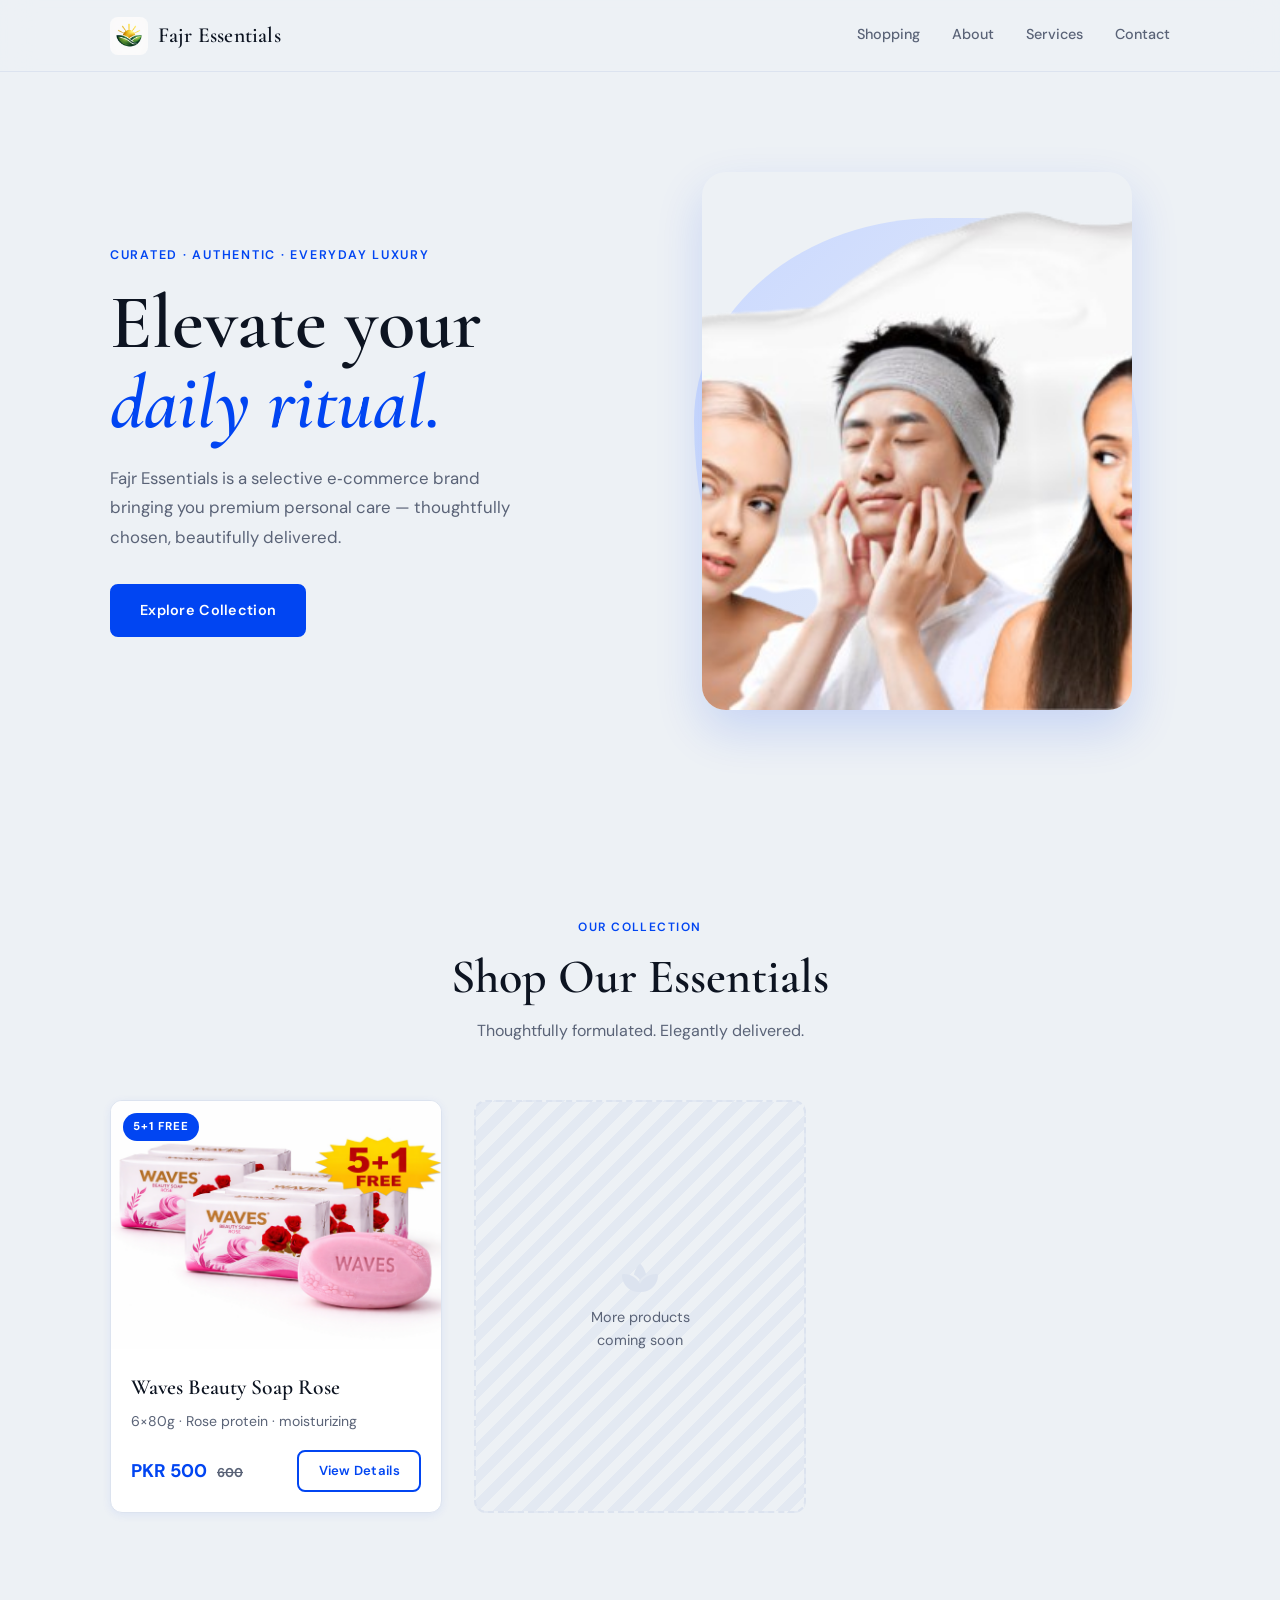
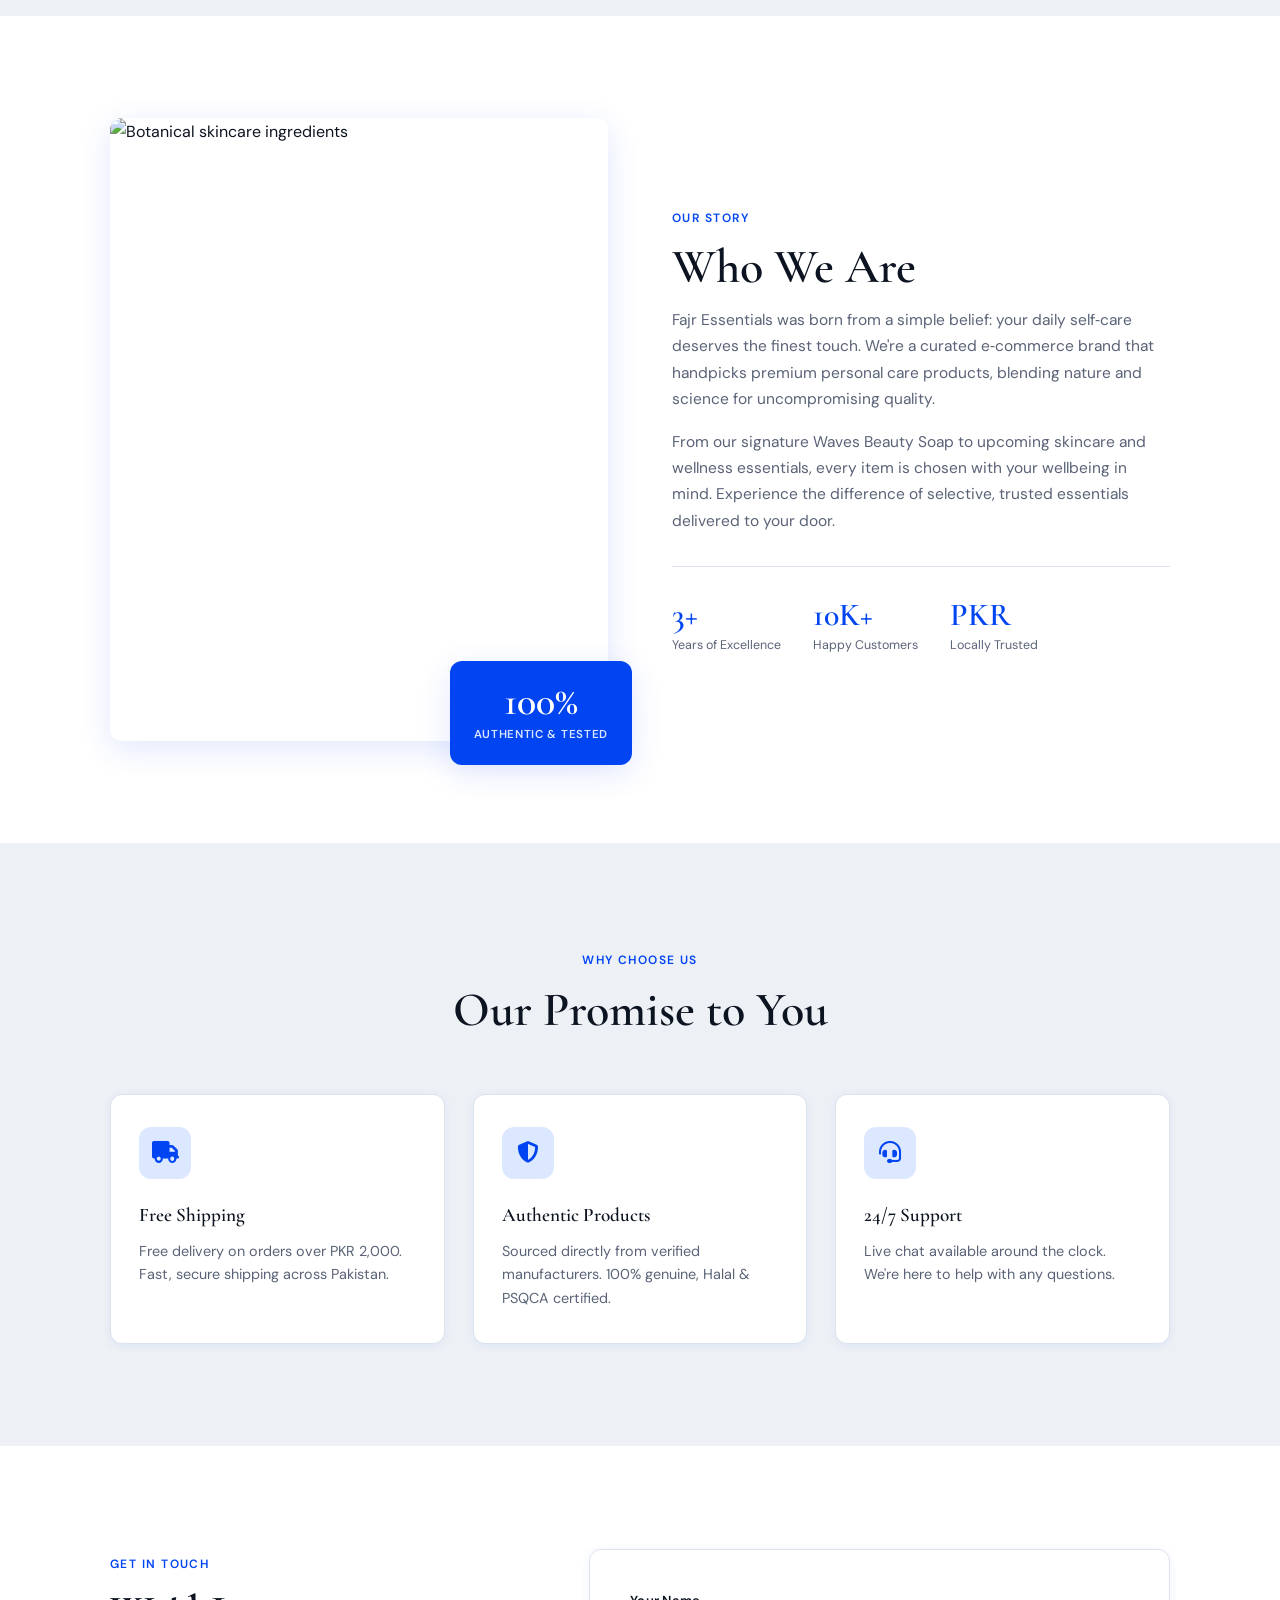
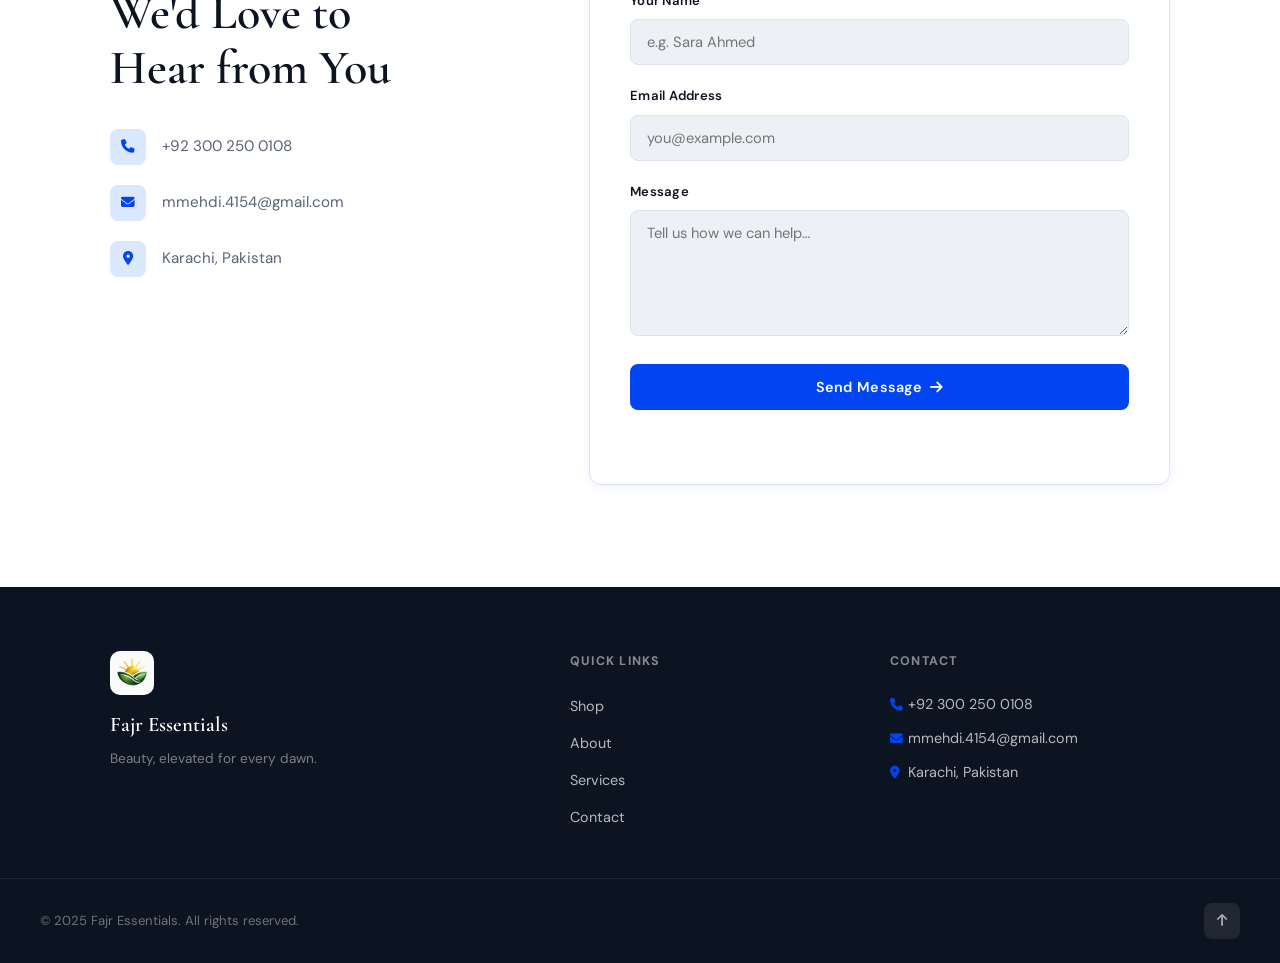
==== commit b00059e2: "Fajr essentials 4.0" ====
--- a/index.html
+++ b/index.html
@@ -1 +1 @@
-<!DOCTYPE html><html lang="en"><head><meta charset="UTF-8"><meta name="viewport" content="width=device-width,initial-scale=1.0"><title>Fajr Essentials | Premium Beauty & Personal Care</title><meta name="description" content="Fajr Essentials — curated premium beauty and personal care. Thoughtfully selected products for your daily ritual."><link rel="icon" type="image/png" href="logo.png"><link rel="apple-touch-icon" href="logo.png"><meta property="og:title" content="Fajr Essentials | Premium Beauty & Personal Care"><meta property="og:description" content="Discover Fajr Essentials – a curated e‑commerce brand bringing you selective, high‑quality personal care."><meta property="og:image" content="logo.png"><meta property="og:type" content="website"><meta name="twitter:card" content="summary_large_image"><meta name="twitter:title" content="Fajr Essentials | Premium Beauty & Personal Care"><meta name="twitter:description" content="Curated premium beauty. Selective essentials, delivered."><link rel="preconnect" href="https://fonts.googleapis.com"><link rel="preconnect" href="https://fonts.gstatic.com" crossorigin><link href="https://fonts.googleapis.com/css2?family=Cormorant+Garamond:ital,wght@0,400;0,600;1,400&family=DM+Sans:wght@300;400;500;600&display=swap" rel="stylesheet"><link rel="stylesheet" href="https://cdnjs.cloudflare.com/ajax/libs/font-awesome/6.5.0/css/all.min.css"><link rel="stylesheet" href="styles.css"></head><body><header class="site-header" id="top"><div class="container header-inner"><a href="index.html" class="logo-link"><img src="logo.png" alt="Fajr Essentials" class="logo-img"><span class="logo-text">Fajr Essentials</span></a><nav class="main-nav" aria-label="Main navigation"><a href="#shop" class="nav-link">Shopping</a><a href="#about" class="nav-link">About</a><a href="#services" class="nav-link">Services</a><a href="#contact" class="nav-link">Contact</a></nav><label class="hamburger" for="nav-toggle" aria-label="Toggle menu"><span></span><span></span><span></span></label><input type="checkbox" id="nav-toggle" class="nav-toggle-check" hidden><nav class="mobile-nav" aria-label="Mobile navigation"><a href="#shop" class="mobile-nav-link">Shopping</a><a href="#about" class="mobile-nav-link">About</a><a href="#services" class="mobile-nav-link">Services</a><a href="#contact" class="mobile-nav-link">Contact</a></nav><label class="mobile-overlay" for="nav-toggle"></label></div></header><main><section class="hero"><div class="hero-content"><p class="hero-eyebrow">Curated · Authentic · Everyday Luxury</p><h1 class="hero-title">Elevate your<br><em>daily ritual.</em></h1><p class="hero-sub">Fajr Essentials is a selective e‑commerce brand bringing you premium personal care — thoughtfully chosen, beautifully delivered.</p><a href="#shop" class="btn btn-primary">Explore Collection</a></div><div class="hero-visual"><div class="hero-blob"></div><img src="hero image.png" alt="Fajr Essentials curated beauty collection" class="hero-img" loading="eager"></div></section><section id="shop" class="section"><div class="container"><div class="section-header"><span class="section-tag">Our Collection</span><h2 class="section-title">Shop Our Essentials</h2><p class="section-sub">Thoughtfully formulated. Elegantly delivered.</p></div><div class="product-grid"><article class="product-card"><a href="waves.html" class="product-card-link" aria-label="View Waves Beauty Soap Rose details"><div class="product-img-wrap"><img src="product.png" alt="Waves Beauty Soap Rose 5+1 Value Pack" class="product-img" loading="lazy"><div class="product-badge">5+1 FREE</div></div><div class="product-info"><h3 class="product-name">Waves Beauty Soap Rose</h3><p class="product-desc">6×80g · Rose protein · moisturizing</p><div class="product-footer"><span class="product-price">PKR 500 <span style="font-size:0.8rem;text-decoration:line-through;color:#5a6377;margin-left:6px;">600</span></span><span class="btn btn-secondary btn-sm">View Details</span></div></div></a></article><article class="product-card product-card--coming"><div class="coming-inner"><i class="fa fa-spa coming-icon"></i><p class="coming-text">More products<br>coming soon</p></div></article></div></div></section><section id="about" class="section section--alt"><div class="container about-grid"><div class="about-visual"><img src="https://images.unsplash.com/photo-1598440947619-2c35fc9aa908?w=700&q=80" alt="Botanical skincare ingredients" class="about-img" loading="lazy"><div class="about-accent-card"><p class="accent-num">100%</p><p class="accent-label">Authentic & Tested</p></div></div><div class="about-content"><span class="section-tag">Our Story</span><h2 class="section-title">Who We Are</h2><p class="about-para">Fajr Essentials was born from a simple belief: your daily self‑care deserves the finest touch. We’re a curated e‑commerce brand that handpicks premium personal care products, blending nature and science for uncompromising quality.</p><p class="about-para">From our signature Waves Beauty Soap to upcoming skincare and wellness essentials, every item is chosen with your wellbeing in mind. Experience the difference of selective, trusted essentials delivered to your door.</p><div class="about-stats"><div class="stat"><span class="stat-num">3+</span><span class="stat-label">Years of Excellence</span></div><div class="stat"><span class="stat-num">10K+</span><span class="stat-label">Happy Customers</span></div><div class="stat"><span class="stat-num">PKR</span><span class="stat-label">Locally Trusted</span></div></div></div></div></section><section id="services" class="section"><div class="container"><div class="section-header"><span class="section-tag">Why Choose Us</span><h2 class="section-title">Our Promise to You</h2></div><div class="services-grid"><div class="service-card"><div class="service-icon"><i class="fa fa-truck"></i></div><h3 class="service-title">Free Shipping</h3><p class="service-desc">Free delivery on orders over PKR 2,000. Fast, secure shipping across Pakistan.</p></div><div class="service-card"><div class="service-icon"><i class="fa fa-shield-halved"></i></div><h3 class="service-title">Authentic Products</h3><p class="service-desc">Sourced directly from verified manufacturers. 100% genuine, Halal & PSQCA certified.</p></div><div class="service-card"><div class="service-icon"><i class="fa fa-headset"></i></div><h3 class="service-title">24/7 Support</h3><p class="service-desc">Live chat available around the clock. We’re here to help with any questions.</p></div></div></div></section><section id="contact" class="section section--alt"><div class="container contact-grid"><div class="contact-info"><span class="section-tag">Get in Touch</span><h2 class="section-title">We'd Love to<br>Hear from You</h2><ul class="contact-list"><li><i class="fa fa-phone contact-icon"></i><a href="tel:+923002500108">+92 300 250 0108</a></li><li><i class="fa fa-envelope contact-icon"></i><a href="mailto:mmehdi.4154@gmail.com">mmehdi.4154@gmail.com</a></li><li><i class="fa fa-location-dot contact-icon"></i><span>Karachi, Pakistan</span></li></ul></div><form class="contact-form" id="contact-form" action="https://formsubmit.co/dcd0b6a1a624af317f616c3d43d1a654" method="POST"><input type="hidden" name="_subject" value="New Contact Form - Fajr Essentials"><input type="hidden" name="_template" value="table"><input type="hidden" name="_captcha" value="false"><input type="hidden" name="_autoresponse" value="Thank you for contacting Fajr Essentials! We'll get back to you within 24 hours."><div class="form-group"><label for="name">Your Name</label><input type="text" id="name" name="name" placeholder="e.g. Sara Ahmed" required></div><div class="form-group"><label for="email">Email Address</label><input type="email" id="email" name="email" placeholder="you@example.com" required></div><div class="form-group"><label for="message">Message</label><textarea id="message" name="message" rows="5" placeholder="Tell us how we can help…" required></textarea></div><button type="submit" class="btn btn-primary btn-full">Send Message <i class="fa fa-arrow-right"></i></button><p class="form-success" id="form-success" aria-live="polite"></p></form></div></section></main><footer class="site-footer"><div class="container footer-grid"><div class="footer-brand"><img src="logo.png" alt="Fajr Essentials" class="footer-logo"><p class="footer-brand-name">Fajr Essentials</p><p class="footer-tagline">Beauty, elevated for every dawn.</p></div><div class="footer-col"><h4 class="footer-heading">Quick Links</h4><ul class="footer-links"><li><a href="#shop">Shop</a></li><li><a href="#about">About</a></li><li><a href="#services">Services</a></li><li><a href="#contact">Contact</a></li></ul></div><div class="footer-col"><h4 class="footer-heading">Contact</h4><ul class="footer-links footer-contact"><li><a href="tel:+923002500108"><i class="fa fa-phone"></i> +92 300 250 0108</a></li><li><a href="mailto:mmehdi.4154@gmail.com"><i class="fa fa-envelope"></i> mmehdi.4154@gmail.com</a></li><li><span><i class="fa fa-location-dot"></i> Karachi, Pakistan</span></li></ul></div></div><div class="footer-bottom"><p>&copy; 2025 Fajr Essentials. All rights reserved.</p><a href="#top" class="back-top" aria-label="Back to top"><i class="fa fa-arrow-up"></i></a></div></footer><script>document.querySelectorAll('.mobile-nav-link').forEach(l=>l.addEventListener('click',()=>document.getElementById('nav-toggle').checked=false));const form=document.getElementById('contact-form');if(form){form.addEventListener('submit',function(e){const action=form.getAttribute('action');if(action.includes('dcd0b6a1a624af317f616c3d43d1a654')){e.preventDefault();const name=document.getElementById('name').value;const email=document.getElementById('email').value;const msg=document.getElementById('message').value;window.location.href=`mailto:mmehdi.4154@gmail.com?subject=Contact from Fajr Essentials (${encodeURIComponent(name)})&body=${encodeURIComponent('Name: '+name+'\nEmail: '+email+'\n\nMessage:\n'+msg)}`;document.getElementById('form-success').textContent='✓ Email client opened. We will reply soon!';form.reset();}});}</script><script type="text/javascript">var Tawk_API=Tawk_API||{},Tawk_LoadStart=new Date();(function(){var s1=document.createElement("script"),s0=document.getElementsByTagName("script")[0];s1.async=true;s1.src='https://embed.tawk.to/66ed9bb94cbc4814f7dc1e98/1i882gk47';s1.charset='UTF-8';s1.setAttribute('crossorigin','*');s0.parentNode.insertBefore(s1,s0);})();</script></body></html>+<!DOCTYPE html><html lang="en"><head><meta charset="UTF-8"><meta name="viewport" content="width=device-width,initial-scale=1.0"><title>Fajr Essentials | Premium Beauty & Personal Care</title><meta name="description" content="Fajr Essentials — curated premium beauty and personal care for your daily ritual. Shop Waves Beauty Soap Rose 5+1 Value Pack."><link rel="icon" type="image/png" href="logo.png"><link rel="apple-touch-icon" href="logo.png"><meta property="og:title" content="Fajr Essentials | Premium Beauty & Personal Care"><meta property="og:description" content="Discover Fajr Essentials – a curated e‑commerce brand bringing you selective, high‑quality personal care."><meta property="og:image" content="logo.png"><meta property="og:type" content="website"><meta name="twitter:card" content="summary_large_image"><meta name="twitter:title" content="Fajr Essentials | Premium Beauty & Personal Care"><meta name="twitter:description" content="Curated premium beauty. Selective essentials, delivered."><link rel="preconnect" href="https://fonts.googleapis.com"><link rel="preconnect" href="https://fonts.gstatic.com" crossorigin><link href="https://fonts.googleapis.com/css2?family=Cormorant+Garamond:ital,wght@0,400;0,600;1,400&family=DM+Sans:wght@300;400;500;600&display=swap" rel="stylesheet"><link rel="stylesheet" href="https://cdnjs.cloudflare.com/ajax/libs/font-awesome/6.5.0/css/all.min.css"><link rel="stylesheet" href="styles.css"></head><body><header class="site-header" id="top"><div class="container header-inner"><a href="index.html" class="logo-link"><img src="logo.png" alt="Fajr Essentials" class="logo-img"><span class="logo-text">Fajr Essentials</span></a><nav class="main-nav"><a href="#shop" class="nav-link">Shopping</a><a href="#about" class="nav-link">About</a><a href="#services" class="nav-link">Services</a><a href="#contact" class="nav-link">Contact</a></nav><label class="hamburger" for="nav-toggle" aria-label="Toggle menu"><span></span><span></span><span></span></label><input type="checkbox" id="nav-toggle" class="nav-toggle-check" hidden><nav class="mobile-nav"><a href="#shop" class="mobile-nav-link">Shopping</a><a href="#about" class="mobile-nav-link">About</a><a href="#services" class="mobile-nav-link">Services</a><a href="#contact" class="mobile-nav-link">Contact</a></nav><label class="mobile-overlay" for="nav-toggle"></label></div></header><main><section class="hero"><div class="hero-content"><p class="hero-eyebrow">Curated · Authentic · Everyday Luxury</p><h1 class="hero-title">Elevate your<br><em>daily ritual.</em></h1><p class="hero-sub">Fajr Essentials is a selective e‑commerce brand bringing you premium personal care — thoughtfully chosen, beautifully delivered.</p><a href="#shop" class="btn btn-primary">Explore Collection</a></div><div class="hero-visual"><div class="hero-blob"></div><img src="hero image.png" alt="Fajr Essentials curated beauty collection" class="hero-img" loading="eager"></div></section><section id="shop" class="section"><div class="container"><div class="section-header"><span class="section-tag">Our Collection</span><h2 class="section-title">Shop Our Essentials</h2><p class="section-sub">Thoughtfully formulated. Elegantly delivered.</p></div><div class="product-grid"><article class="product-card"><a href="waves.html" class="product-card-link"><div class="product-img-wrap"><img src="product.png" alt="Waves Beauty Soap Rose 5+1 Value Pack" class="product-img" loading="lazy"><div class="product-badge">5+1 FREE</div></div><div class="product-info"><h3 class="product-name">Waves Beauty Soap Rose</h3><p class="product-desc">6×80g · Rose protein · moisturizing</p><div class="product-footer"><span class="product-price">PKR 500 <span style="font-size:0.8rem;text-decoration:line-through;color:#5a6377;margin-left:6px;">600</span></span><span class="btn btn-secondary btn-sm">View Details</span></div></div></a></article><article class="product-card product-card--coming"><div class="coming-inner"><i class="fa fa-spa coming-icon"></i><p class="coming-text">More products<br>coming soon</p></div></article></div></div></section><section id="about" class="section section--alt"><div class="container about-grid"><div class="about-visual"><img src="https://images.unsplash.com/photo-1598440947619-2c35fc9aa908?w=700&q=80" alt="Botanical skincare ingredients" class="about-img" loading="lazy"><div class="about-accent-card"><p class="accent-num">100%</p><p class="accent-label">Authentic & Tested</p></div></div><div class="about-content"><span class="section-tag">Our Story</span><h2 class="section-title">Who We Are</h2><p class="about-para">Fajr Essentials was born from a simple belief: your daily self‑care deserves the finest touch. We're a curated e‑commerce brand that handpicks premium personal care products, blending nature and science for uncompromising quality.</p><p class="about-para">From our signature Waves Beauty Soap to upcoming skincare and wellness essentials, every item is chosen with your wellbeing in mind. Experience the difference of selective, trusted essentials delivered to your door.</p><div class="about-stats"><div class="stat"><span class="stat-num">3+</span><span class="stat-label">Years of Excellence</span></div><div class="stat"><span class="stat-num">10K+</span><span class="stat-label">Happy Customers</span></div><div class="stat"><span class="stat-num">PKR</span><span class="stat-label">Locally Trusted</span></div></div></div></div></section><section id="services" class="section"><div class="container"><div class="section-header"><span class="section-tag">Why Choose Us</span><h2 class="section-title">Our Promise to You</h2></div><div class="services-grid"><div class="service-card"><div class="service-icon"><i class="fa fa-truck"></i></div><h3 class="service-title">Free Shipping</h3><p class="service-desc">Free delivery on orders over PKR 2,000. Fast, secure shipping across Pakistan.</p></div><div class="service-card"><div class="service-icon"><i class="fa fa-shield-halved"></i></div><h3 class="service-title">Authentic Products</h3><p class="service-desc">Sourced directly from verified manufacturers. 100% genuine, Halal & PSQCA certified.</p></div><div class="service-card"><div class="service-icon"><i class="fa fa-headset"></i></div><h3 class="service-title">24/7 Support</h3><p class="service-desc">Live chat available around the clock. We're here to help with any questions.</p></div></div></div></section><section id="contact" class="section section--alt"><div class="container contact-grid"><div class="contact-info"><span class="section-tag">Get in Touch</span><h2 class="section-title">We'd Love to<br>Hear from You</h2><ul class="contact-list"><li><i class="fa fa-phone contact-icon"></i><a href="tel:+923002500108">+92 300 250 0108</a></li><li><i class="fa fa-envelope contact-icon"></i><a href="mailto:mmehdi.4154@gmail.com">mmehdi.4154@gmail.com</a></li><li><i class="fa fa-location-dot contact-icon"></i><span>Karachi, Pakistan</span></li></ul></div><form class="contact-form" id="contact-form" action="https://formsubmit.co/dcd0b6a1a624af317f616c3d43d1a654" method="POST"><input type="hidden" name="_subject" value="New Contact Form - Fajr Essentials"><input type="hidden" name="_template" value="table"><input type="hidden" name="_captcha" value="false"><input type="hidden" name="_autoresponse" value="Thank you for contacting Fajr Essentials! We'll get back to you within 24 hours."><div class="form-group"><label for="name">Your Name</label><input type="text" id="name" name="name" placeholder="e.g. Sara Ahmed" required></div><div class="form-group"><label for="email">Email Address</label><input type="email" id="email" name="email" placeholder="you@example.com" required></div><div class="form-group"><label for="message">Message</label><textarea id="message" name="message" rows="5" placeholder="Tell us how we can help…" required></textarea></div><button type="submit" class="btn btn-primary btn-full">Send Message <i class="fa fa-arrow-right"></i></button><p class="form-success" id="form-success" aria-live="polite"></p></form></div></section></main><footer class="site-footer"><div class="container footer-grid"><div class="footer-brand"><img src="logo.png" alt="Fajr Essentials" class="footer-logo"><p class="footer-brand-name">Fajr Essentials</p><p class="footer-tagline">Beauty, elevated for every dawn.</p></div><div class="footer-col"><h4 class="footer-heading">Quick Links</h4><ul class="footer-links"><li><a href="#shop">Shop</a></li><li><a href="#about">About</a></li><li><a href="#services">Services</a></li><li><a href="#contact">Contact</a></li></ul></div><div class="footer-col"><h4 class="footer-heading">Contact</h4><ul class="footer-links footer-contact"><li><a href="tel:+923002500108"><i class="fa fa-phone"></i> +92 300 250 0108</a></li><li><a href="mailto:mmehdi.4154@gmail.com"><i class="fa fa-envelope"></i> mmehdi.4154@gmail.com</a></li><li><span><i class="fa fa-location-dot"></i> Karachi, Pakistan</span></li></ul></div></div><div class="footer-bottom"><p>&copy; 2025 Fajr Essentials. All rights reserved.</p><a href="#top" class="back-top" aria-label="Back to top"><i class="fa fa-arrow-up"></i></a></div></footer><script>document.querySelectorAll('.mobile-nav-link').forEach(l=>l.addEventListener('click',()=>document.getElementById('nav-toggle').checked=false));const form=document.getElementById('contact-form');if(form){form.addEventListener('submit',function(e){const action=form.getAttribute('action');if(action.includes('dcd0b6a1a624af317f616c3d43d1a654')){e.preventDefault();const name=document.getElementById('name').value;const email=document.getElementById('email').value;const msg=document.getElementById('message').value;window.location.href=`mailto:mmehdi.4154@gmail.com?subject=Contact from Fajr Essentials (${encodeURIComponent(name)})&body=${encodeURIComponent('Name: '+name+'\nEmail: '+email+'\n\nMessage:\n'+msg)}`;document.getElementById('form-success').textContent='✓ Email client opened. We will reply soon!';form.reset();}});}</script><script type="text/javascript">var Tawk_API=Tawk_API||{},Tawk_LoadStart=new Date();(function(){var s1=document.createElement("script"),s0=document.getElementsByTagName("script")[0];s1.async=true;s1.src='https://embed.tawk.to/66ed9bb94cbc4814f7dc1e98/1i882gk47';s1.charset='UTF-8';s1.setAttribute('crossorigin','*');s0.parentNode.insertBefore(s1,s0);})();</script></body></html>
--- a/styles.css
+++ b/styles.css
@@ -1,972 +1 @@
-/* ============================================================
-   FAJR ESSENTIALS — Shared Stylesheet (Mobile Nav Fixed)
-   Brand: #edf1f5 (bg-light) | #0145f2 (primary blue)
-   ============================================================ */
-:root {
-  --bg: #edf1f5;
-  --primary: #0145f2;
-  --primary-dk: #0038c7;
-  --ink: #0d1421;
-  --ink-muted: #5a6377;
-  --surface: #ffffff;
-  --border: #dce3ef;
-  --radius-card: 12px;
-  --radius-btn: 8px;
-  --shadow-sm: 0 2px 10px rgba(1,69,242,0.07);
-  --shadow-md: 0 8px 32px rgba(1,69,242,0.12);
-  --shadow-lift: 0 20px 48px rgba(1,69,242,0.16);
-  --font-display: 'Cormorant Garamond', Georgia, serif;
-  --font-body: 'DM Sans', -apple-system, BlinkMacSystemFont, sans-serif;
-  --transition: 0.25s cubic-bezier(0.4, 0, 0.2, 1);
-  --header-h: 72px;
-}
-
-*,
-*::before,
-*::after {
-  box-sizing: border-box;
-  margin: 0;
-  padding: 0;
-}
-
-html {
-  scroll-behavior: smooth;
-  font-size: 16px;
-}
-
-body {
-  font-family: var(--font-body);
-  background: var(--bg);
-  color: var(--ink);
-  line-height: 1.7;
-  -webkit-font-smoothing: antialiased;
-  overflow-x: hidden;  /* prevent horizontal scroll */
-}
-
-img {
-  display: block;
-  max-width: 100%;
-  height: auto;
-}
-
-a {
-  color: inherit;
-  text-decoration: none;
-}
-
-ul {
-  list-style: none;
-}
-
-.container {
-  width: 100%;
-  max-width: 1140px;
-  margin-inline: auto;
-  padding-inline: clamp(1.25rem, 5vw, 2.5rem);
-}
-
-/* ---------- BUTTONS ---------- */
-.btn {
-  display: inline-flex;
-  align-items: center;
-  gap: 0.5rem;
-  padding: 0.75rem 1.75rem;
-  border-radius: var(--radius-btn);
-  font-family: var(--font-body);
-  font-size: 0.9rem;
-  font-weight: 600;
-  letter-spacing: 0.02em;
-  cursor: pointer;
-  border: 2px solid transparent;
-  transition: transform var(--transition), box-shadow var(--transition),
-    background var(--transition), color var(--transition),
-    border-color var(--transition);
-}
-.btn:focus-visible {
-  outline: 3px solid var(--primary);
-  outline-offset: 3px;
-}
-.btn-primary {
-  background: var(--primary);
-  color: #fff;
-  border-color: var(--primary);
-}
-.btn-primary:hover {
-  background: var(--primary-dk);
-  border-color: var(--primary-dk);
-  transform: translateY(-2px);
-  box-shadow: var(--shadow-md);
-}
-.btn-secondary {
-  background: transparent;
-  color: var(--primary);
-  border-color: var(--primary);
-}
-.btn-secondary:hover {
-  background: var(--primary);
-  color: #fff;
-  transform: translateY(-2px);
-}
-.btn-sm {
-  padding: 0.5rem 1.2rem;
-  font-size: 0.82rem;
-}
-.btn-full {
-  width: 100%;
-  justify-content: center;
-}
-
-/* ---------- HEADER ---------- */
-.site-header {
-  position: sticky;
-  top: 0;
-  z-index: 900;
-  background: rgba(237, 241, 245, 0.9);
-  backdrop-filter: blur(16px);
-  -webkit-backdrop-filter: blur(16px);
-  border-bottom: 1px solid var(--border);
-  height: var(--header-h);
-}
-.header-inner {
-  display: flex;
-  align-items: center;
-  justify-content: space-between;
-  height: 100%;
-}
-.logo-link {
-  display: flex;
-  align-items: center;
-  gap: 0.6rem;
-}
-.logo-img {
-  width: 38px;
-  height: 38px;
-  object-fit: contain;
-  border-radius: 8px;
-}
-.logo-text {
-  font-family: var(--font-display);
-  font-size: 1.35rem;
-  font-weight: 600;
-  color: var(--ink);
-  letter-spacing: 0.01em;
-}
-.main-nav {
-  display: flex;
-  gap: 2rem;
-}
-.nav-link {
-  font-size: 0.9rem;
-  font-weight: 500;
-  color: var(--ink-muted);
-  position: relative;
-  padding-bottom: 2px;
-  transition: color var(--transition);
-}
-.nav-link::after {
-  content: '';
-  position: absolute;
-  bottom: -2px;
-  left: 0;
-  width: 0;
-  height: 2px;
-  background: var(--primary);
-  transition: width var(--transition);
-  border-radius: 2px;
-}
-.nav-link:hover {
-  color: var(--primary);
-}
-.nav-link:hover::after {
-  width: 100%;
-}
-
-/* ---------- HAMBURGER (CSS-only toggle) ---------- */
-.hamburger {
-  display: none;
-  flex-direction: column;
-  gap: 5px;
-  cursor: pointer;
-  padding: 6px;
-  z-index: 950;
-}
-.hamburger span {
-  display: block;
-  width: 24px;
-  height: 2px;
-  background: var(--ink);
-  border-radius: 2px;
-  transition: transform var(--transition), opacity var(--transition);
-}
-.nav-toggle-check {
-  display: none;
-}
-
-/* When checked, transform hamburger into X */
-.nav-toggle-check:checked ~ .hamburger span:nth-child(1) {
-  transform: translateY(7px) rotate(45deg);
-}
-.nav-toggle-check:checked ~ .hamburger span:nth-child(2) {
-  opacity: 0;
-}
-.nav-toggle-check:checked ~ .hamburger span:nth-child(3) {
-  transform: translateY(-7px) rotate(-45deg);
-}
-
-/* ---------- MOBILE NAV DRAWER ---------- */
-.mobile-nav {
-  position: fixed;
-  top: 0;
-  right: 0;
-  bottom: 0;
-  width: 280px;
-  background: var(--surface);        /* solid background */
-  padding: 2rem 1.5rem;
-  display: flex;
-  flex-direction: column;
-  gap: 0.5rem;
-  transform: translateX(100%);
-  transition: transform 0.35s cubic-bezier(0.4, 0, 0.2, 1);
-  z-index: 910;
-  box-shadow: -8px 0 32px rgba(1, 69, 242, 0.12);
-  /* no separate close button – we use hamburger */
-}
-.mobile-nav-link {
-  font-size: 1.15rem;
-  font-weight: 500;
-  color: var(--ink);
-  padding: 0.85rem 0.5rem;
-  border-bottom: 1px solid var(--border);
-  transition: color var(--transition);
-}
-.mobile-nav-link:hover {
-  color: var(--primary);
-}
-
-/* Remove the old close icon */
-.mobile-nav-close {
-  display: none;
-}
-
-/* Overlay */
-.mobile-overlay {
-  display: none;
-  position: fixed;
-  inset: 0;
-  background: rgba(13, 20, 33, 0.35);
-  z-index: 905;
-  cursor: pointer;
-}
-
-/* Toggle states */
-.nav-toggle-check:checked ~ .mobile-nav {
-  transform: translateX(0);
-}
-.nav-toggle-check:checked ~ .mobile-overlay {
-  display: block;
-}
-
-/* ---------- SECTIONS ---------- */
-.section {
-  padding-block: clamp(4rem, 8vw, 7rem);
-}
-.section--alt {
-  background: var(--surface);
-}
-.section-header {
-  text-align: center;
-  margin-bottom: 3.5rem;
-}
-.section-tag {
-  display: inline-block;
-  font-size: 0.75rem;
-  font-weight: 600;
-  letter-spacing: 0.12em;
-  text-transform: uppercase;
-  color: var(--primary);
-  margin-bottom: 0.75rem;
-}
-.section-title {
-  font-family: var(--font-display);
-  font-size: clamp(2rem, 4vw, 3rem);
-  font-weight: 600;
-  line-height: 1.15;
-  color: var(--ink);
-  margin-bottom: 0.75rem;
-}
-.section-sub {
-  font-size: 1rem;
-  color: var(--ink-muted);
-  max-width: 480px;
-  margin-inline: auto;
-}
-
-/* ---------- HERO ---------- */
-.hero {
-  min-height: calc(90vh - var(--header-h));
-  display: grid;
-  grid-template-columns: 1fr 1fr;
-  align-items: center;
-  gap: 3rem;
-  padding-inline: clamp(1.25rem, 5vw, 2.5rem);
-  max-width: 1140px;
-  margin-inline: auto;
-  padding-block: 4rem;
-}
-.hero-content {
-  z-index: 1;
-}
-.hero-eyebrow {
-  font-size: 0.78rem;
-  font-weight: 600;
-  letter-spacing: 0.14em;
-  text-transform: uppercase;
-  color: var(--primary);
-  margin-bottom: 1rem;
-}
-.hero-title {
-  font-family: var(--font-display);
-  font-size: clamp(3rem, 6vw, 5.5rem);
-  line-height: 1.05;
-  font-weight: 600;
-  color: var(--ink);
-  margin-bottom: 1.25rem;
-}
-.hero-title em {
-  font-style: italic;
-  color: var(--primary);
-}
-.hero-sub {
-  font-size: 1.05rem;
-  color: var(--ink-muted);
-  max-width: 420px;
-  margin-bottom: 2rem;
-  line-height: 1.75;
-}
-.hero-visual {
-  position: relative;
-  display: flex;
-  justify-content: center;
-  align-items: center;
-}
-.hero-blob {
-  position: absolute;
-  width: 88%;
-  aspect-ratio: 1;
-  background: linear-gradient(135deg, #c9d8ff 0%, #edf1f5 100%);
-  border-radius: 60% 40% 70% 30% / 50% 60% 40% 60%;
-  z-index: 0;
-  animation: blob-morph 8s ease-in-out infinite;
-}
-@keyframes blob-morph {
-  0%, 100% { border-radius: 60% 40% 70% 30% / 50% 60% 40% 60%; }
-  50% { border-radius: 40% 60% 30% 70% / 60% 40% 60% 40%; }
-}
-.hero-img {
-  position: relative;
-  z-index: 1;
-  width: 85%;
-  border-radius: 24px;
-  box-shadow: var(--shadow-lift);
-  object-fit: cover;
-  aspect-ratio: 4/5;
-  animation: float 5s ease-in-out infinite;
-}
-@keyframes float {
-  0%, 100% { transform: translateY(0); }
-  50% { transform: translateY(-10px); }
-}
-
-/* ---------- PRODUCT GRID ---------- */
-.product-grid {
-  display: grid;
-  grid-template-columns: repeat(auto-fill, minmax(280px, 1fr));
-  gap: 2rem;
-}
-.product-card {
-  background: var(--surface);
-  border-radius: var(--radius-card);
-  overflow: hidden;
-  box-shadow: var(--shadow-sm);
-  border: 1px solid var(--border);
-  transition: transform var(--transition), box-shadow var(--transition);
-}
-.product-card:hover {
-  transform: translateY(-6px);
-  box-shadow: var(--shadow-lift);
-}
-.product-card-link {
-  display: block;
-}
-.product-img-wrap {
-  position: relative;
-  overflow: hidden;
-  background: #f0f4f9;
-}
-.product-img {
-  width: 100%;
-  aspect-ratio: 4/3;
-  object-fit: cover;
-  transition: transform 0.4s ease;
-}
-.product-card:hover .product-img {
-  transform: scale(1.04);
-}
-.product-badge {
-  position: absolute;
-  top: 12px;
-  left: 12px;
-  background: var(--primary);
-  color: #fff;
-  font-size: 0.72rem;
-  font-weight: 700;
-  letter-spacing: 0.08em;
-  text-transform: uppercase;
-  padding: 0.25rem 0.65rem;
-  border-radius: 50px;
-}
-.product-info {
-  padding: 1.25rem;
-}
-.product-name {
-  font-family: var(--font-display);
-  font-size: 1.35rem;
-  font-weight: 600;
-  margin-bottom: 0.3rem;
-  color: var(--ink);
-}
-.product-desc {
-  font-size: 0.88rem;
-  color: var(--ink-muted);
-  margin-bottom: 1rem;
-}
-.product-footer {
-  display: flex;
-  align-items: center;
-  justify-content: space-between;
-  gap: 0.75rem;
-}
-.product-price {
-  font-size: 1.15rem;
-  font-weight: 700;
-  color: var(--primary);
-}
-.product-card--coming {
-  display: flex;
-  align-items: center;
-  justify-content: center;
-  min-height: 320px;
-  background: repeating-linear-gradient(
-    -45deg,
-    #edf1f5,
-    #edf1f5 10px,
-    #e3e9f2 10px,
-    #e3e9f2 20px
-  );
-  border: 2px dashed var(--border);
-  box-shadow: none;
-  cursor: default;
-}
-.product-card--coming:hover {
-  transform: none;
-  box-shadow: none;
-}
-.coming-inner {
-  text-align: center;
-  color: var(--ink-muted);
-}
-.coming-icon {
-  font-size: 2rem;
-  color: var(--border);
-  margin-bottom: 0.75rem;
-}
-.coming-text {
-  font-size: 0.9rem;
-  line-height: 1.6;
-}
-
-/* ---------- ABOUT ---------- */
-.about-grid {
-  display: grid;
-  grid-template-columns: 1fr 1fr;
-  gap: clamp(2.5rem, 5vw, 5rem);
-  align-items: center;
-}
-.about-visual {
-  position: relative;
-}
-.about-img {
-  width: 100%;
-  border-radius: var(--radius-card);
-  aspect-ratio: 4/5;
-  object-fit: cover;
-  box-shadow: var(--shadow-md);
-}
-.about-accent-card {
-  position: absolute;
-  bottom: -1.5rem;
-  right: -1.5rem;
-  background: var(--primary);
-  color: #fff;
-  padding: 1.25rem 1.5rem;
-  border-radius: var(--radius-card);
-  text-align: center;
-  box-shadow: var(--shadow-md);
-  min-width: 120px;
-}
-.accent-num {
-  font-family: var(--font-display);
-  font-size: 2.5rem;
-  line-height: 1;
-  font-weight: 600;
-}
-.accent-label {
-  font-size: 0.72rem;
-  font-weight: 600;
-  letter-spacing: 0.06em;
-  text-transform: uppercase;
-  opacity: 0.85;
-  margin-top: 0.25rem;
-}
-.about-content .section-title {
-  text-align: left;
-}
-.about-para {
-  color: var(--ink-muted);
-  margin-bottom: 1rem;
-  font-size: 0.97rem;
-}
-.about-stats {
-  display: flex;
-  gap: 2rem;
-  margin-top: 2rem;
-  padding-top: 2rem;
-  border-top: 1px solid var(--border);
-}
-.stat-num {
-  font-family: var(--font-display);
-  font-size: 2rem;
-  font-weight: 600;
-  color: var(--primary);
-  display: block;
-  line-height: 1;
-}
-.stat-label {
-  font-size: 0.78rem;
-  color: var(--ink-muted);
-  margin-top: 0.25rem;
-  display: block;
-}
-
-/* ---------- SERVICES ---------- */
-.services-grid {
-  display: grid;
-  grid-template-columns: repeat(3, 1fr);
-  gap: 1.75rem;
-}
-.service-card {
-  background: var(--surface);
-  border-radius: var(--radius-card);
-  padding: 2rem 1.75rem;
-  border: 1px solid var(--border);
-  box-shadow: var(--shadow-sm);
-  transition: transform var(--transition), box-shadow var(--transition);
-}
-.service-card:hover {
-  transform: translateY(-4px);
-  box-shadow: var(--shadow-md);
-}
-.service-icon {
-  width: 52px;
-  height: 52px;
-  background: #dce8ff;
-  border-radius: 12px;
-  display: flex;
-  align-items: center;
-  justify-content: center;
-  font-size: 1.35rem;
-  color: var(--primary);
-  margin-bottom: 1.25rem;
-  transition: background var(--transition);
-}
-.service-card:hover .service-icon {
-  background: var(--primary);
-  color: #fff;
-}
-.service-title {
-  font-family: var(--font-display);
-  font-size: 1.2rem;
-  font-weight: 600;
-  margin-bottom: 0.5rem;
-}
-.service-desc {
-  font-size: 0.9rem;
-  color: var(--ink-muted);
-  line-height: 1.65;
-}
-
-/* ---------- CONTACT ---------- */
-.contact-grid {
-  display: grid;
-  grid-template-columns: 1fr 1.4fr;
-  gap: clamp(2rem, 5vw, 5rem);
-  align-items: start;
-}
-.contact-info .section-title {
-  text-align: left;
-}
-.contact-list {
-  margin-top: 2rem;
-  display: flex;
-  flex-direction: column;
-  gap: 1.25rem;
-}
-.contact-list li {
-  display: flex;
-  align-items: center;
-  gap: 1rem;
-  font-size: 0.95rem;
-  color: var(--ink-muted);
-}
-.contact-list a {
-  color: var(--ink-muted);
-  transition: color var(--transition);
-}
-.contact-list a:hover {
-  color: var(--primary);
-}
-.contact-icon {
-  width: 36px;
-  height: 36px;
-  background: #dce8ff;
-  border-radius: 8px;
-  display: flex;
-  align-items: center;
-  justify-content: center;
-  font-size: 0.85rem;
-  color: var(--primary);
-  flex-shrink: 0;
-}
-.contact-form {
-  background: var(--surface);
-  border-radius: var(--radius-card);
-  padding: 2.5rem;
-  box-shadow: var(--shadow-sm);
-  border: 1px solid var(--border);
-}
-.form-group {
-  margin-bottom: 1.25rem;
-}
-.form-group label {
-  display: block;
-  font-size: 0.82rem;
-  font-weight: 600;
-  color: var(--ink);
-  margin-bottom: 0.45rem;
-  letter-spacing: 0.02em;
-}
-.form-group input,
-.form-group textarea {
-  width: 100%;
-  padding: 0.75rem 1rem;
-  border: 1.5px solid var(--border);
-  border-radius: var(--radius-btn);
-  background: var(--bg);
-  font-family: var(--font-body);
-  font-size: 0.92rem;
-  color: var(--ink);
-  outline: none;
-  transition: border-color var(--transition), box-shadow var(--transition);
-}
-.form-group input:focus,
-.form-group textarea:focus {
-  border-color: var(--primary);
-  box-shadow: 0 0 0 3px rgba(1, 69, 242, 0.12);
-}
-.form-group textarea {
-  resize: vertical;
-}
-.form-success {
-  margin-top: 1rem;
-  font-size: 0.9rem;
-  font-weight: 500;
-  text-align: center;
-  min-height: 1.2em;
-}
-
-/* ---------- FOOTER ---------- */
-.site-footer {
-  background: #0d1421;
-  color: rgba(255, 255, 255, 0.75);
-  padding-top: 4rem;
-}
-.footer-grid {
-  display: grid;
-  grid-template-columns: 1.5fr 1fr 1fr;
-  gap: 2.5rem;
-  padding-bottom: 3rem;
-}
-.footer-logo {
-  width: 44px;
-  height: 44px;
-  object-fit: contain;
-  border-radius: 10px;
-  margin-bottom: 0.75rem;
-}
-.footer-brand-name {
-  font-family: var(--font-display);
-  font-size: 1.3rem;
-  font-weight: 600;
-  color: #fff;
-  margin-bottom: 0.35rem;
-}
-.footer-tagline {
-  font-size: 0.85rem;
-  color: rgba(255, 255, 255, 0.45);
-  line-height: 1.6;
-}
-.footer-heading {
-  font-size: 0.78rem;
-  font-weight: 700;
-  letter-spacing: 0.1em;
-  text-transform: uppercase;
-  color: rgba(255, 255, 255, 0.5);
-  margin-bottom: 1.25rem;
-}
-.footer-links {
-  display: flex;
-  flex-direction: column;
-  gap: 0.6rem;
-}
-.footer-links a,
-.footer-links span {
-  font-size: 0.9rem;
-  color: rgba(255, 255, 255, 0.7);
-  transition: color var(--transition);
-}
-.footer-links a:hover {
-  color: #fff;
-}
-.footer-contact li {
-  display: flex;
-  align-items: center;
-  gap: 0.6rem;
-}
-.footer-contact i {
-  color: var(--primary);
-  font-size: 0.8rem;
-  width: 14px;
-}
-.footer-bottom {
-  border-top: 1px solid rgba(255, 255, 255, 0.08);
-  display: flex;
-  align-items: center;
-  justify-content: space-between;
-  padding-block: 1.5rem;
-  padding-inline: clamp(1.25rem, 5vw, 2.5rem);
-  font-size: 0.82rem;
-  color: rgba(255, 255, 255, 0.4);
-}
-.back-top {
-  width: 36px;
-  height: 36px;
-  border-radius: 8px;
-  background: rgba(255, 255, 255, 0.08);
-  display: flex;
-  align-items: center;
-  justify-content: center;
-  color: rgba(255, 255, 255, 0.6);
-  font-size: 0.85rem;
-  transition: background var(--transition), color var(--transition);
-}
-.back-top:hover {
-  background: var(--primary);
-  color: #fff;
-}
-
-/* ---------- BREADCRUMB (product page) ---------- */
-.breadcrumb {
-  padding-block: 1.25rem;
-  font-size: 0.85rem;
-  color: var(--ink-muted);
-  border-bottom: 1px solid var(--border);
-}
-.breadcrumb a {
-  color: var(--primary);
-}
-.breadcrumb a:hover {
-  text-decoration: underline;
-}
-.breadcrumb span {
-  margin-inline: 0.4rem;
-}
-
-/* ---------- PRODUCT DETAIL ---------- */
-.product-detail {
-  padding-block: clamp(3rem, 6vw, 5rem);
-}
-.product-detail-grid {
-  display: grid;
-  grid-template-columns: 1fr 1fr;
-  gap: clamp(2rem, 5vw, 5rem);
-  align-items: start;
-}
-.product-detail-img-wrap {
-  border-radius: var(--radius-card);
-  overflow: hidden;
-  background: #f0f4f9;
-  box-shadow: var(--shadow-md);
-  position: sticky;
-  top: calc(var(--header-h) + 1.5rem);
-}
-.product-detail-img {
-  width: 100%;
-  aspect-ratio: 1 / 1.1;
-  object-fit: cover;
-}
-.detail-eyebrow {
-  font-size: 0.75rem;
-  font-weight: 600;
-  letter-spacing: 0.12em;
-  text-transform: uppercase;
-  color: var(--primary);
-  margin-bottom: 0.75rem;
-}
-.detail-title {
-  font-family: var(--font-display);
-  font-size: clamp(2rem, 4vw, 3.25rem);
-  font-weight: 600;
-  line-height: 1.1;
-  color: var(--ink);
-  margin-bottom: 1rem;
-}
-.detail-price {
-  font-size: 1.75rem;
-  font-weight: 700;
-  color: var(--primary);
-  margin-bottom: 1.5rem;
-}
-.detail-price span {
-  font-size: 1rem;
-  font-weight: 400;
-  color: var(--ink-muted);
-  text-decoration: line-through;
-  margin-left: 0.5rem;
-}
-.detail-desc {
-  font-size: 0.97rem;
-  color: var(--ink-muted);
-  line-height: 1.8;
-  margin-bottom: 2rem;
-  padding-bottom: 2rem;
-  border-bottom: 1px solid var(--border);
-}
-.detail-features {
-  margin-bottom: 2rem;
-}
-.detail-features h4 {
-  font-size: 0.82rem;
-  font-weight: 700;
-  letter-spacing: 0.08em;
-  text-transform: uppercase;
-  color: var(--ink-muted);
-  margin-bottom: 1rem;
-}
-.detail-features ul {
-  display: flex;
-  flex-direction: column;
-  gap: 0.65rem;
-}
-.detail-features li {
-  display: flex;
-  align-items: flex-start;
-  gap: 0.75rem;
-  font-size: 0.93rem;
-  color: var(--ink);
-}
-.detail-features li::before {
-  content: '';
-  display: block;
-  width: 8px;
-  height: 8px;
-  min-width: 8px;
-  border-radius: 50%;
-  background: var(--primary);
-  margin-top: 0.45rem;
-}
-.add-to-cart-section {
-  display: flex;
-  gap: 1rem;
-  flex-wrap: wrap;
-}
-.btn-cart {
-  background: var(--primary);
-  color: #fff;
-  border: 2px solid var(--primary);
-  padding: 0.9rem 2.25rem;
-  font-size: 1rem;
-  border-radius: var(--radius-btn);
-  cursor: pointer;
-  font-family: var(--font-body);
-  font-weight: 600;
-  letter-spacing: 0.02em;
-  display: inline-flex;
-  align-items: center;
-  gap: 0.5rem;
-  transition: transform var(--transition), box-shadow var(--transition), background var(--transition);
-}
-.btn-cart:hover {
-  background: var(--primary-dk);
-  transform: translateY(-2px);
-  box-shadow: var(--shadow-md);
-}
-.btn-wishlist {
-  background: transparent;
-  color: var(--ink-muted);
-  border: 2px solid var(--border);
-  padding: 0.9rem 1.5rem;
-  border-radius: var(--radius-btn);
-  cursor: pointer;
-  font-size: 1rem;
-  transition: color var(--transition), border-color var(--transition);
-}
-.btn-wishlist:hover {
-  color: var(--primary);
-  border-color: var(--primary);
-}
-.delivery-info {
-  margin-top: 1.5rem;
-  padding: 1rem 1.25rem;
-  background: #f0f5ff;
-  border-radius: var(--radius-btn);
-  display: flex;
-  gap: 0.75rem;
-  align-items: center;
-  font-size: 0.85rem;
-  color: var(--ink-muted);
-  border: 1px solid #d0dcff;
-}
-.delivery-info i {
-  color: var(--primary);
-  font-size: 1rem;
-}
-
-/* ---------- RESPONSIVE ---------- */
-@media (max-width: 900px) {
-  .main-nav {
-    display: none;
-  }
-  .hamburger {
-    display: flex;
-  }
-  .hero {
-    grid-template-columns: 1fr;
-    text-align: center;
-    min-height: auto;
-    padding-top: 2.5rem;
-  }
-  .hero-sub {
-    margin-inline: auto;
-  }
-  .hero-visual {
-   +:root{--bg:#edf1f5;--primary:#0145f2;--primary-dk:#0038c7;--ink:#0d1421;--ink-muted:#5a6377;--surface:#ffffff;--border:#dce3ef;--radius-card:12px;--radius-btn:8px;--shadow-sm:0 2px 10px rgba(1,69,242,0.07);--shadow-md:0 8px 32px rgba(1,69,242,0.12);--shadow-lift:0 20px 48px rgba(1,69,242,0.16);--font-display:'Cormorant Garamond',Georgia,serif;--font-body:'DM Sans',-apple-system,BlinkMacSystemFont,sans-serif;--transition:0.25s cubic-bezier(0.4,0,0.2,1);--header-h:72px}*,*::before,*::after{box-sizing:border-box;margin:0;padding:0}html{scroll-behavior:smooth;font-size:16px;overflow-x:hidden}body{font-family:var(--font-body);background:var(--bg);color:var(--ink);line-height:1.7;-webkit-font-smoothing:antialiased;overflow-x:hidden}img{display:block;max-width:100%;height:auto}a{color:inherit;text-decoration:none}ul{list-style:none}.container{width:100%;max-width:1140px;margin-inline:auto;padding-inline:clamp(1.25rem,5vw,2.5rem)}.btn{display:inline-flex;align-items:center;gap:0.5rem;padding:0.75rem 1.75rem;border-radius:var(--radius-btn);font-family:var(--font-body);font-size:0.9rem;font-weight:600;letter-spacing:0.02em;cursor:pointer;border:2px solid transparent;transition:transform var(--transition),box-shadow var(--transition),background var(--transition),color var(--transition),border-color var(--transition)}.btn:focus-visible{outline:3px solid var(--primary);outline-offset:3px}.btn-primary{background:var(--primary);color:#fff;border-color:var(--primary)}.btn-primary:hover{background:var(--primary-dk);border-color:var(--primary-dk);transform:translateY(-2px);box-shadow:var(--shadow-md)}.btn-secondary{background:transparent;color:var(--primary);border-color:var(--primary)}.btn-secondary:hover{background:var(--primary);color:#fff;transform:translateY(-2px)}.btn-sm{padding:0.5rem 1.2rem;font-size:0.82rem}.btn-full{width:100%;justify-content:center}.site-header{position:sticky;top:0;z-index:900;background:rgba(237,241,245,0.9);backdrop-filter:blur(16px);-webkit-backdrop-filter:blur(16px);border-bottom:1px solid var(--border);height:var(--header-h)}.header-inner{display:flex;align-items:center;justify-content:space-between;height:100%}.logo-link{display:flex;align-items:center;gap:0.6rem}.logo-img{width:38px;height:38px;object-fit:contain;border-radius:8px}.logo-text{font-family:var(--font-display);font-size:1.35rem;font-weight:600;color:var(--ink);letter-spacing:0.01em}.main-nav{display:flex;gap:2rem}.nav-link{font-size:0.9rem;font-weight:500;color:var(--ink-muted);position:relative;padding-bottom:2px;transition:color var(--transition)}.nav-link::after{content:'';position:absolute;bottom:-2px;left:0;width:0;height:2px;background:var(--primary);transition:width var(--transition);border-radius:2px}.nav-link:hover{color:var(--primary)}.nav-link:hover::after{width:100%}.hamburger{display:none;flex-direction:column;gap:5px;cursor:pointer;padding:6px;z-index:950}.hamburger span{display:block;width:24px;height:2px;background:var(--ink);border-radius:2px;transition:transform var(--transition),opacity var(--transition)}.nav-toggle-check{display:none}.nav-toggle-check:checked~.hamburger span:nth-child(1){transform:translateY(7px) rotate(45deg)}.nav-toggle-check:checked~.hamburger span:nth-child(2){opacity:0}.nav-toggle-check:checked~.hamburger span:nth-child(3){transform:translateY(-7px) rotate(-45deg)}.mobile-nav{position:fixed;top:0;right:-100%;width:280px;max-width:80vw;height:100vh;background:var(--surface);padding:2rem 1.5rem;display:flex;flex-direction:column;gap:0.5rem;transition:right 0.35s cubic-bezier(0.4,0,0.2,1);z-index:910;box-shadow:-8px 0 32px rgba(1,69,242,0.12);overflow-y:auto}.mobile-nav-link{font-size:1.15rem;font-weight:500;color:var(--ink);padding:0.85rem 0.5rem;border-bottom:1px solid var(--border);transition:color var(--transition)}.mobile-nav-link:hover{color:var(--primary)}.mobile-overlay{display:none;position:fixed;inset:0;background:rgba(13,20,33,0.35);z-index:905;cursor:pointer}.nav-toggle-check:checked~.mobile-nav{right:0}.nav-toggle-check:checked~.mobile-overlay{display:block}.section{padding-block:clamp(4rem,8vw,7rem)}.section--alt{background:var(--surface)}.section-header{text-align:center;margin-bottom:3.5rem}.section-tag{display:inline-block;font-size:0.75rem;font-weight:600;letter-spacing:0.12em;text-transform:uppercase;color:var(--primary);margin-bottom:0.75rem}.section-title{font-family:var(--font-display);font-size:clamp(2rem,4vw,3rem);font-weight:600;line-height:1.15;color:var(--ink);margin-bottom:0.75rem}.section-sub{font-size:1rem;color:var(--ink-muted);max-width:480px;margin-inline:auto}.hero{min-height:calc(90vh - var(--header-h));display:grid;grid-template-columns:1fr 1fr;align-items:center;gap:3rem;padding-inline:clamp(1.25rem,5vw,2.5rem);max-width:1140px;margin-inline:auto;padding-block:4rem}.hero-content{z-index:1}.hero-eyebrow{font-size:0.78rem;font-weight:600;letter-spacing:0.14em;text-transform:uppercase;color:var(--primary);margin-bottom:1rem}.hero-title{font-family:var(--font-display);font-size:clamp(3rem,6vw,5.5rem);line-height:1.05;font-weight:600;color:var(--ink);margin-bottom:1.25rem}.hero-title em{font-style:italic;color:var(--primary)}.hero-sub{font-size:1.05rem;color:var(--ink-muted);max-width:420px;margin-bottom:2rem;line-height:1.75}.hero-visual{position:relative;display:flex;justify-content:center;align-items:center}.hero-blob{position:absolute;width:88%;aspect-ratio:1;background:linear-gradient(135deg,#c9d8ff 0%,#edf1f5 100%);border-radius:60% 40% 70% 30% / 50% 60% 40% 60%;z-index:0;animation:blob-morph 8s ease-in-out infinite}@keyframes blob-morph{0%,100%{border-radius:60% 40% 70% 30% / 50% 60% 40% 60%}50%{border-radius:40% 60% 30% 70% / 60% 40% 60% 40%}}.hero-img{position:relative;z-index:1;width:85%;border-radius:24px;box-shadow:var(--shadow-lift);object-fit:cover;aspect-ratio:4/5;animation:float 5s ease-in-out infinite}@keyframes float{0%,100%{transform:translateY(0)}50%{transform:translateY(-10px)}}.product-grid{display:grid;grid-template-columns:repeat(auto-fill,minmax(280px,1fr));gap:2rem}.product-card{background:var(--surface);border-radius:var(--radius-card);overflow:hidden;box-shadow:var(--shadow-sm);border:1px solid var(--border);transition:transform var(--transition),box-shadow var(--transition)}.product-card:hover{transform:translateY(-6px);box-shadow:var(--shadow-lift)}.product-card-link{display:block}.product-img-wrap{position:relative;overflow:hidden;background:#f0f4f9}.product-img{width:100%;aspect-ratio:4/3;object-fit:cover;transition:transform 0.4s ease}.product-card:hover .product-img{transform:scale(1.04)}.product-badge{position:absolute;top:12px;left:12px;background:var(--primary);color:#fff;font-size:0.72rem;font-weight:700;letter-spacing:0.08em;text-transform:uppercase;padding:0.25rem 0.65rem;border-radius:50px}.product-info{padding:1.25rem}.product-name{font-family:var(--font-display);font-size:1.35rem;font-weight:600;margin-bottom:0.3rem;color:var(--ink)}.product-desc{font-size:0.88rem;color:var(--ink-muted);margin-bottom:1rem}.product-footer{display:flex;align-items:center;justify-content:space-between;gap:0.75rem}.product-price{font-size:1.15rem;font-weight:700;color:var(--primary)}.product-card--coming{display:flex;align-items:center;justify-content:center;min-height:320px;background:repeating-linear-gradient(-45deg,#edf1f5,#edf1f5 10px,#e3e9f2 10px,#e3e9f2 20px);border:2px dashed var(--border);box-shadow:none;cursor:default}.product-card--coming:hover{transform:none;box-shadow:none}.coming-inner{text-align:center;color:var(--ink-muted)}.coming-icon{font-size:2rem;color:var(--border);margin-bottom:0.75rem}.coming-text{font-size:0.9rem;line-height:1.6}.about-grid{display:grid;grid-template-columns:1fr 1fr;gap:clamp(2.5rem,5vw,5rem);align-items:center}.about-visual{position:relative}.about-img{width:100%;border-radius:var(--radius-card);aspect-ratio:4/5;object-fit:cover;box-shadow:var(--shadow-md)}.about-accent-card{position:absolute;bottom:-1.5rem;right:-1.5rem;background:var(--primary);color:#fff;padding:1.25rem 1.5rem;border-radius:var(--radius-card);text-align:center;box-shadow:var(--shadow-md);min-width:120px}.accent-num{font-family:var(--font-display);font-size:2.5rem;line-height:1;font-weight:600}.accent-label{font-size:0.72rem;font-weight:600;letter-spacing:0.06em;text-transform:uppercase;opacity:0.85;margin-top:0.25rem}.about-content .section-title{text-align:left}.about-para{color:var(--ink-muted);margin-bottom:1rem;font-size:0.97rem}.about-stats{display:flex;gap:2rem;margin-top:2rem;padding-top:2rem;border-top:1px solid var(--border)}.stat-num{font-family:var(--font-display);font-size:2rem;font-weight:600;color:var(--primary);display:block;line-height:1}.stat-label{font-size:0.78rem;color:var(--ink-muted);margin-top:0.25rem;display:block}.services-grid{display:grid;grid-template-columns:repeat(3,1fr);gap:1.75rem}.service-card{background:var(--surface);border-radius:var(--radius-card);padding:2rem 1.75rem;border:1px solid var(--border);box-shadow:var(--shadow-sm);transition:transform var(--transition),box-shadow var(--transition)}.service-card:hover{transform:translateY(-4px);box-shadow:var(--shadow-md)}.service-icon{width:52px;height:52px;background:#dce8ff;border-radius:12px;display:flex;align-items:center;justify-content:center;font-size:1.35rem;color:var(--primary);margin-bottom:1.25rem;transition:background var(--transition)}.service-card:hover .service-icon{background:var(--primary);color:#fff}.service-title{font-family:var(--font-display);font-size:1.2rem;font-weight:600;margin-bottom:0.5rem}.service-desc{font-size:0.9rem;color:var(--ink-muted);line-height:1.65}.contact-grid{display:grid;grid-template-columns:1fr 1.4fr;gap:clamp(2rem,5vw,5rem);align-items:start}.contact-info .section-title{text-align:left}.contact-list{margin-top:2rem;display:flex;flex-direction:column;gap:1.25rem}.contact-list li{display:flex;align-items:center;gap:1rem;font-size:0.95rem;color:var(--ink-muted)}.contact-list a{color:var(--ink-muted);transition:color var(--transition)}.contact-list a:hover{color:var(--primary)}.contact-icon{width:36px;height:36px;background:#dce8ff;border-radius:8px;display:flex;align-items:center;justify-content:center;font-size:0.85rem;color:var(--primary);flex-shrink:0}.contact-form{background:var(--surface);border-radius:var(--radius-card);padding:2.5rem;box-shadow:var(--shadow-sm);border:1px solid var(--border)}.form-group{margin-bottom:1.25rem}.form-group label{display:block;font-size:0.82rem;font-weight:600;color:var(--ink);margin-bottom:0.45rem;letter-spacing:0.02em}.form-group input,.form-group textarea{width:100%;padding:0.75rem 1rem;border:1.5px solid var(--border);border-radius:var(--radius-btn);background:var(--bg);font-family:var(--font-body);font-size:0.92rem;color:var(--ink);outline:none;transition:border-color var(--transition),box-shadow var(--transition)}.form-group input:focus,.form-group textarea:focus{border-color:var(--primary);box-shadow:0 0 0 3px rgba(1,69,242,0.12)}.form-group textarea{resize:vertical}.form-success{margin-top:1rem;font-size:0.9rem;font-weight:500;text-align:center;min-height:1.2em}.site-footer{background:#0d1421;color:rgba(255,255,255,0.75);padding-top:4rem}.footer-grid{display:grid;grid-template-columns:1.5fr 1fr 1fr;gap:2.5rem;padding-bottom:3rem}.footer-logo{width:44px;height:44px;object-fit:contain;border-radius:10px;margin-bottom:0.75rem}.footer-brand-name{font-family:var(--font-display);font-size:1.3rem;font-weight:600;color:#fff;margin-bottom:0.35rem}.footer-tagline{font-size:0.85rem;color:rgba(255,255,255,0.45);line-height:1.6}.footer-heading{font-size:0.78rem;font-weight:700;letter-spacing:0.1em;text-transform:uppercase;color:rgba(255,255,255,0.5);margin-bottom:1.25rem}.footer-links{display:flex;flex-direction:column;gap:0.6rem}.footer-links a,.footer-links span{font-size:0.9rem;color:rgba(255,255,255,0.7);transition:color var(--transition)}.footer-links a:hover{color:#fff}.footer-contact li{display:flex;align-items:center;gap:0.6rem}.footer-contact i{color:var(--primary);font-size:0.8rem;width:14px}.footer-bottom{border-top:1px solid rgba(255,255,255,0.08);display:flex;align-items:center;justify-content:space-between;padding-block:1.5rem;padding-inline:clamp(1.25rem,5vw,2.5rem);font-size:0.82rem;color:rgba(255,255,255,0.4)}.back-top{width:36px;height:36px;border-radius:8px;background:rgba(255,255,255,0.08);display:flex;align-items:center;justify-content:center;color:rgba(255,255,255,0.6);font-size:0.85rem;transition:background var(--transition),color var(--transition)}.back-top:hover{background:var(--primary);color:#fff}.breadcrumb{padding-block:1.25rem;font-size:0.85rem;color:var(--ink-muted);border-bottom:1px solid var(--border)}.breadcrumb a{color:var(--primary)}.breadcrumb a:hover{text-decoration:underline}.breadcrumb span{margin-inline:0.4rem}.product-detail{padding-block:clamp(3rem,6vw,5rem)}.product-detail-grid{display:grid;grid-template-columns:1fr 1fr;gap:clamp(2rem,5vw,5rem);align-items:start}.product-detail-img-wrap{border-radius:var(--radius-card);overflow:hidden;background:#f0f4f9;box-shadow:var(--shadow-md)}@media (min-width:901px){.product-detail-img-wrap{position:sticky;top:calc(var(--header-h) + 1.5rem)}}.product-detail-img{width:100%;aspect-ratio:1/1.1;object-fit:cover}.detail-eyebrow{font-size:0.75rem;font-weight:600;letter-spacing:0.12em;text-transform:uppercase;color:var(--primary);margin-bottom:0.75rem}.detail-title{font-family:var(--font-display);font-size:clamp(2rem,4vw,3.25rem);font-weight:600;line-height:1.1;color:var(--ink);margin-bottom:1rem}.detail-price{font-size:1.75rem;font-weight:700;color:var(--primary);margin-bottom:1.5rem}.detail-price span{font-size:1rem;font-weight:400;color:var(--ink-muted);text-decoration:line-through;margin-left:0.5rem}.detail-desc{font-size:0.97rem;color:var(--ink-muted);line-height:1.8;margin-bottom:2rem;padding-bottom:2rem;border-bottom:1px solid var(--border)}.detail-features{margin-bottom:2rem}.detail-features h4{font-size:0.82rem;font-weight:700;letter-spacing:0.08em;text-transform:uppercase;color:var(--ink-muted);margin-bottom:1rem}.detail-features ul{display:flex;flex-direction:column;gap:0.65rem}.detail-features li{display:flex;align-items:flex-start;gap:0.75rem;font-size:0.93rem;color:var(--ink)}.detail-features li::before{content:'';display:block;width:8px;height:8px;min-width:8px;border-radius:50%;background:var(--primary);margin-top:0.45rem}.add-to-cart-section{display:flex;gap:1rem;flex-wrap:wrap}.btn-cart{background:var(--primary);color:#fff;border:2px solid var(--primary);padding:0.9rem 2.25rem;font-size:1rem;border-radius:var(--radius-btn);cursor:pointer;font-family:var(--font-body);font-weight:600;letter-spacing:0.02em;display:inline-flex;align-items:center;gap:0.5rem;transition:transform var(--transition),box-shadow var(--transition),background var(--transition)}.btn-cart:hover{background:var(--primary-dk);transform:translateY(-2px);box-shadow:var(--shadow-md)}.btn-wishlist{background:transparent;color:var(--ink-muted);border:2px solid var(--border);padding:0.9rem 1.5rem;border-radius:var(--radius-btn);cursor:pointer;font-size:1rem;transition:color var(--transition),border-color var(--transition)}.btn-wishlist:hover{color:var(--primary);border-color:var(--primary)}.delivery-info{margin-top:1.5rem;padding:1rem 1.25rem;background:#f0f5ff;border-radius:var(--radius-btn);display:flex;gap:0.75rem;align-items:center;font-size:0.85rem;color:var(--ink-muted);border:1px solid #d0dcff}.delivery-info i{color:var(--primary);font-size:1rem}@media (max-width:900px){.main-nav{display:none}.hamburger{display:flex}.hero{grid-template-columns:1fr;text-align:center;min-height:auto;padding-top:2.5rem}.hero-sub{margin-inline:auto}.hero-visual{order:-1;max-width:420px;margin-inline:auto}.hero-img{width:90%}.about-grid,.contact-grid,.product-detail-grid{grid-template-columns:1fr}.about-accent-card{right:0;bottom:-1rem}.about-visual{margin-bottom:1rem}.services-grid{grid-template-columns:1fr}.footer-grid{grid-template-columns:1fr;text-align:center}.footer-brand{display:flex;flex-direction:column;align-items:center}.footer-links{align-items:center}.footer-contact li{justify-content:center}.product-detail-img-wrap{position:static}}@media (max-width:600px){.section-title{font-size:1.85rem}.hero-title{font-size:clamp(2.5rem,10vw,3.5rem)}.about-stats{flex-direction:column;gap:1rem}.product-grid{grid-template-columns:1fr}.contact-form{padding:1.5rem}.add-to-cart-section{flex-direction:column}.btn-cart,.btn-wishlist{width:100%;justify-content:center}}
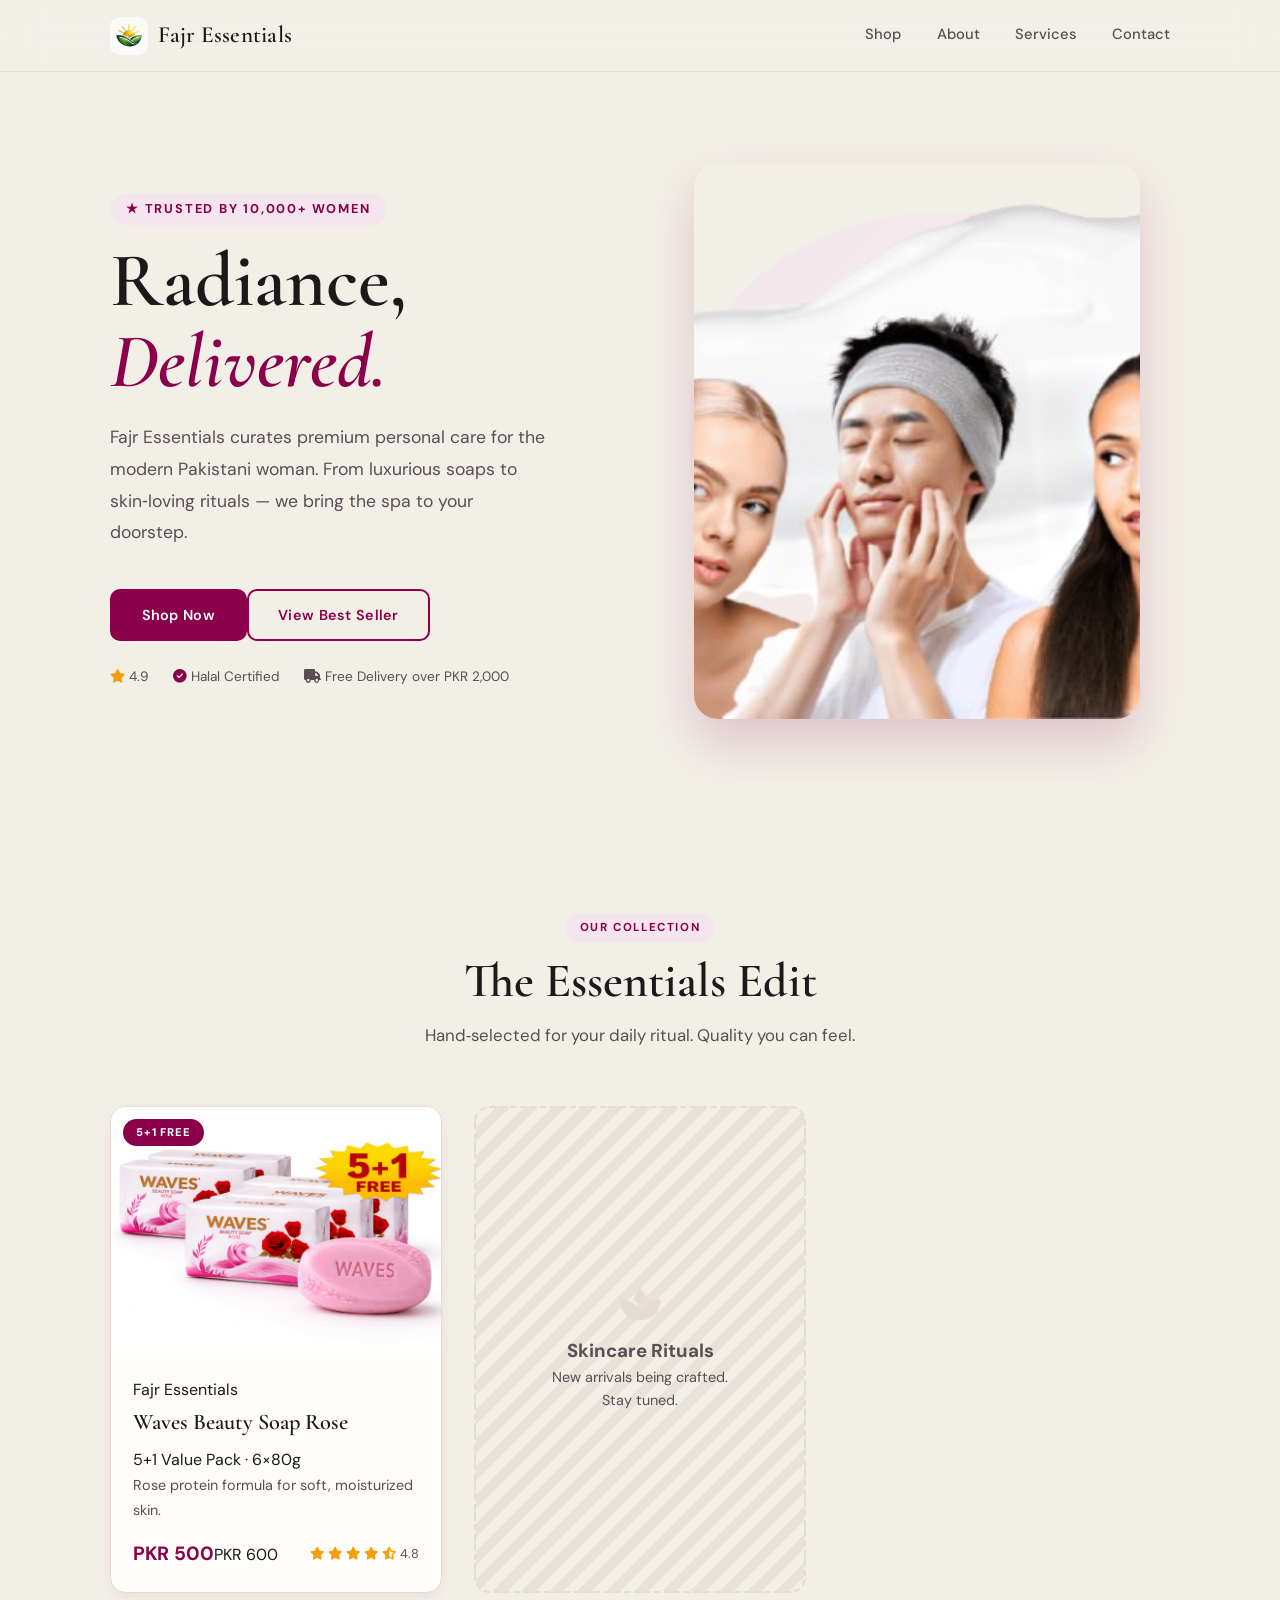
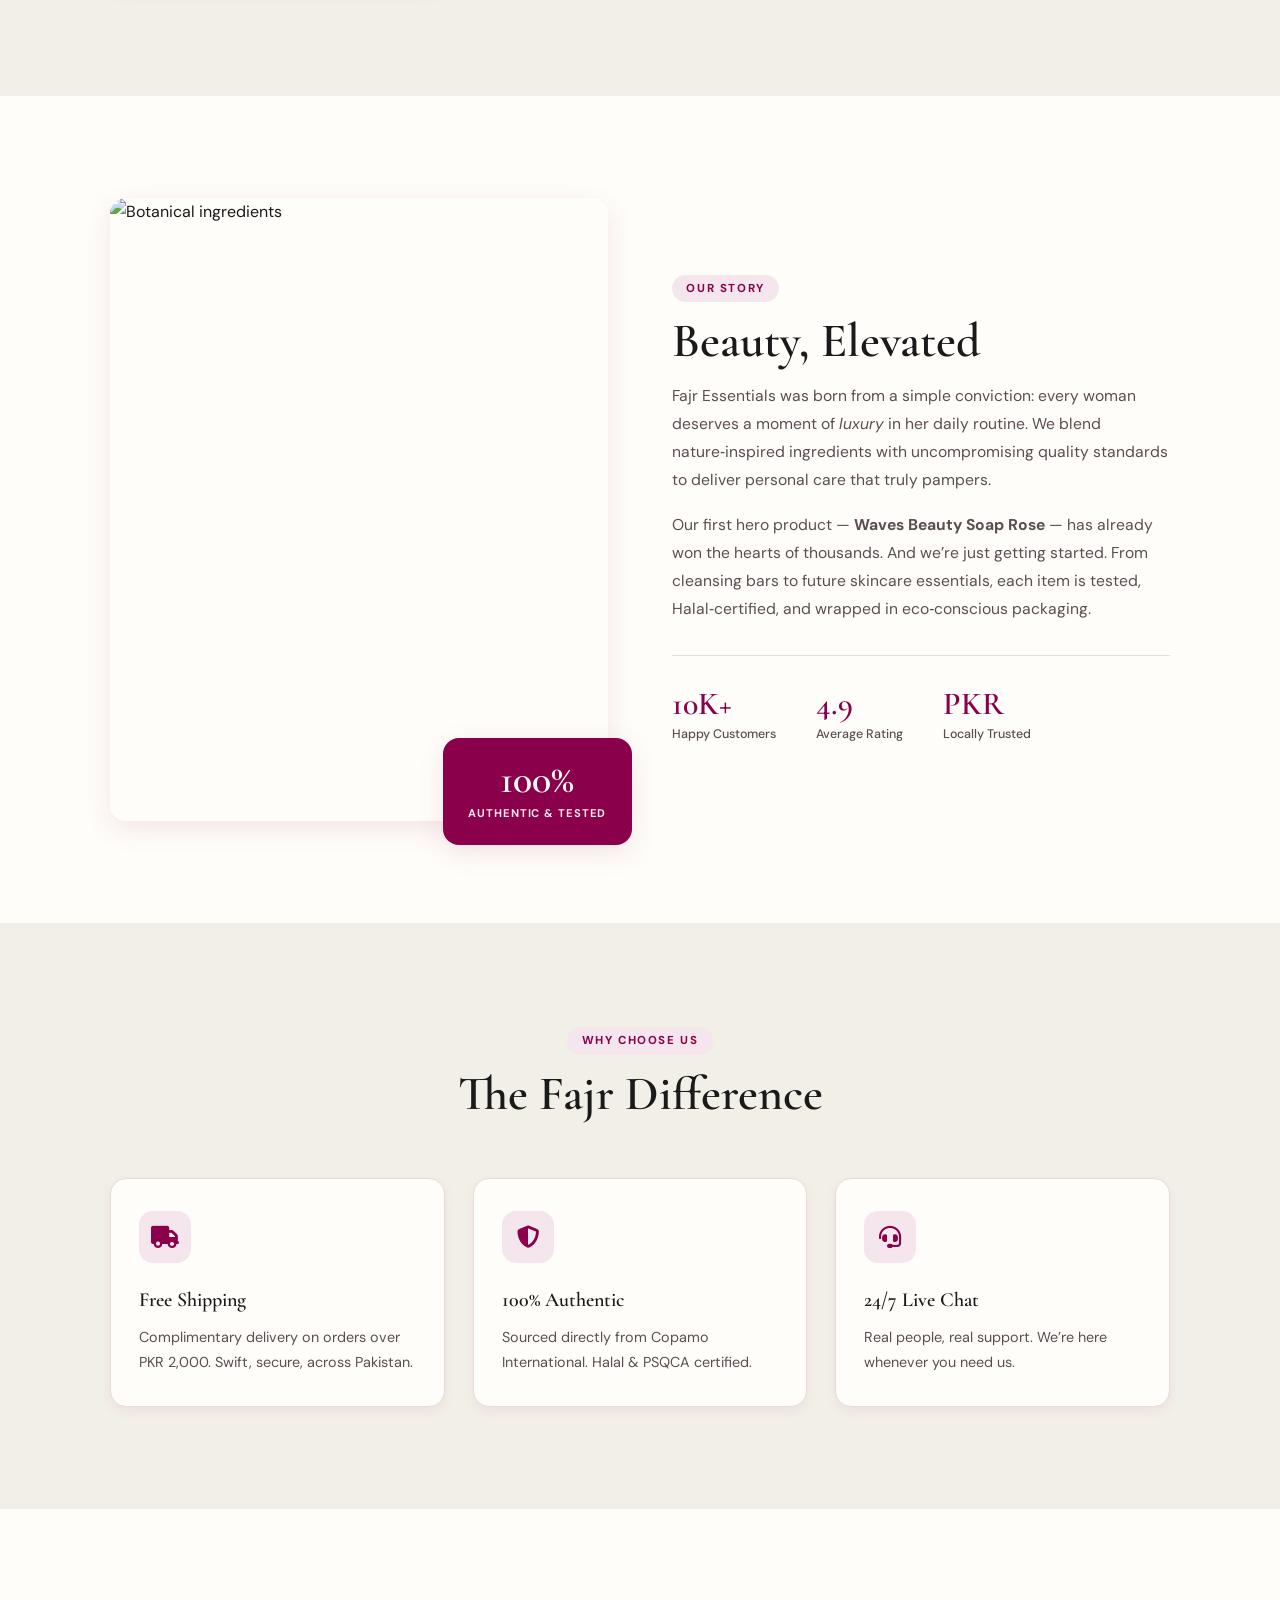
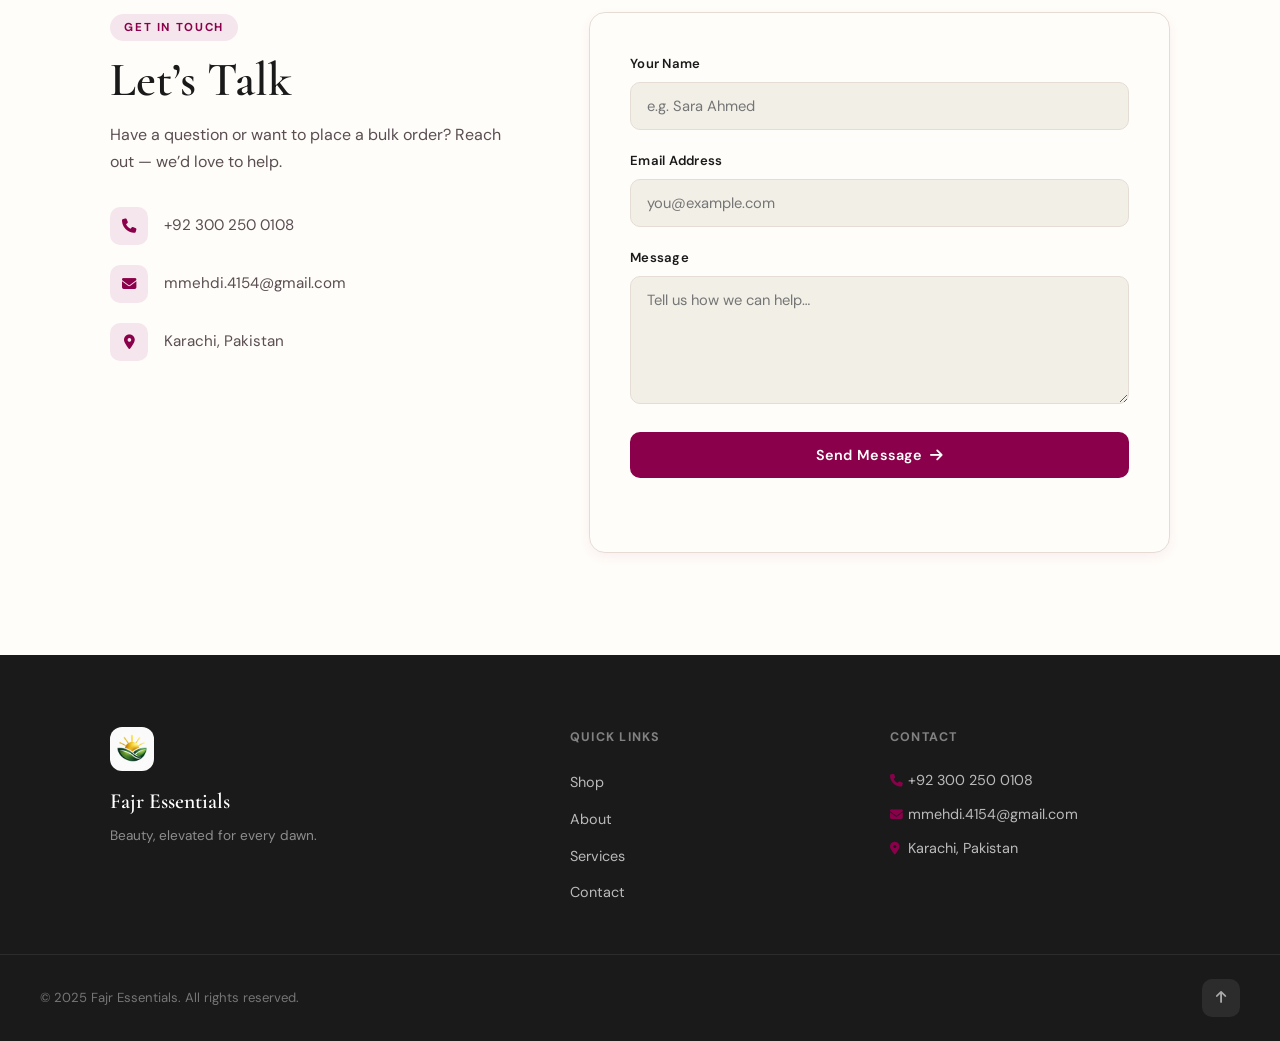
==== commit a8ec0fee: "Fajr Essentials 5.0" ====
--- a/index.html
+++ b/index.html
@@ -1 +1 @@
-<!DOCTYPE html><html lang="en"><head><meta charset="UTF-8"><meta name="viewport" content="width=device-width,initial-scale=1.0"><title>Fajr Essentials | Premium Beauty & Personal Care</title><meta name="description" content="Fajr Essentials — curated premium beauty and personal care for your daily ritual. Shop Waves Beauty Soap Rose 5+1 Value Pack."><link rel="icon" type="image/png" href="logo.png"><link rel="apple-touch-icon" href="logo.png"><meta property="og:title" content="Fajr Essentials | Premium Beauty & Personal Care"><meta property="og:description" content="Discover Fajr Essentials – a curated e‑commerce brand bringing you selective, high‑quality personal care."><meta property="og:image" content="logo.png"><meta property="og:type" content="website"><meta name="twitter:card" content="summary_large_image"><meta name="twitter:title" content="Fajr Essentials | Premium Beauty & Personal Care"><meta name="twitter:description" content="Curated premium beauty. Selective essentials, delivered."><link rel="preconnect" href="https://fonts.googleapis.com"><link rel="preconnect" href="https://fonts.gstatic.com" crossorigin><link href="https://fonts.googleapis.com/css2?family=Cormorant+Garamond:ital,wght@0,400;0,600;1,400&family=DM+Sans:wght@300;400;500;600&display=swap" rel="stylesheet"><link rel="stylesheet" href="https://cdnjs.cloudflare.com/ajax/libs/font-awesome/6.5.0/css/all.min.css"><link rel="stylesheet" href="styles.css"></head><body><header class="site-header" id="top"><div class="container header-inner"><a href="index.html" class="logo-link"><img src="logo.png" alt="Fajr Essentials" class="logo-img"><span class="logo-text">Fajr Essentials</span></a><nav class="main-nav"><a href="#shop" class="nav-link">Shopping</a><a href="#about" class="nav-link">About</a><a href="#services" class="nav-link">Services</a><a href="#contact" class="nav-link">Contact</a></nav><label class="hamburger" for="nav-toggle" aria-label="Toggle menu"><span></span><span></span><span></span></label><input type="checkbox" id="nav-toggle" class="nav-toggle-check" hidden><nav class="mobile-nav"><a href="#shop" class="mobile-nav-link">Shopping</a><a href="#about" class="mobile-nav-link">About</a><a href="#services" class="mobile-nav-link">Services</a><a href="#contact" class="mobile-nav-link">Contact</a></nav><label class="mobile-overlay" for="nav-toggle"></label></div></header><main><section class="hero"><div class="hero-content"><p class="hero-eyebrow">Curated · Authentic · Everyday Luxury</p><h1 class="hero-title">Elevate your<br><em>daily ritual.</em></h1><p class="hero-sub">Fajr Essentials is a selective e‑commerce brand bringing you premium personal care — thoughtfully chosen, beautifully delivered.</p><a href="#shop" class="btn btn-primary">Explore Collection</a></div><div class="hero-visual"><div class="hero-blob"></div><img src="hero image.png" alt="Fajr Essentials curated beauty collection" class="hero-img" loading="eager"></div></section><section id="shop" class="section"><div class="container"><div class="section-header"><span class="section-tag">Our Collection</span><h2 class="section-title">Shop Our Essentials</h2><p class="section-sub">Thoughtfully formulated. Elegantly delivered.</p></div><div class="product-grid"><article class="product-card"><a href="waves.html" class="product-card-link"><div class="product-img-wrap"><img src="product.png" alt="Waves Beauty Soap Rose 5+1 Value Pack" class="product-img" loading="lazy"><div class="product-badge">5+1 FREE</div></div><div class="product-info"><h3 class="product-name">Waves Beauty Soap Rose</h3><p class="product-desc">6×80g · Rose protein · moisturizing</p><div class="product-footer"><span class="product-price">PKR 500 <span style="font-size:0.8rem;text-decoration:line-through;color:#5a6377;margin-left:6px;">600</span></span><span class="btn btn-secondary btn-sm">View Details</span></div></div></a></article><article class="product-card product-card--coming"><div class="coming-inner"><i class="fa fa-spa coming-icon"></i><p class="coming-text">More products<br>coming soon</p></div></article></div></div></section><section id="about" class="section section--alt"><div class="container about-grid"><div class="about-visual"><img src="https://images.unsplash.com/photo-1598440947619-2c35fc9aa908?w=700&q=80" alt="Botanical skincare ingredients" class="about-img" loading="lazy"><div class="about-accent-card"><p class="accent-num">100%</p><p class="accent-label">Authentic & Tested</p></div></div><div class="about-content"><span class="section-tag">Our Story</span><h2 class="section-title">Who We Are</h2><p class="about-para">Fajr Essentials was born from a simple belief: your daily self‑care deserves the finest touch. We're a curated e‑commerce brand that handpicks premium personal care products, blending nature and science for uncompromising quality.</p><p class="about-para">From our signature Waves Beauty Soap to upcoming skincare and wellness essentials, every item is chosen with your wellbeing in mind. Experience the difference of selective, trusted essentials delivered to your door.</p><div class="about-stats"><div class="stat"><span class="stat-num">3+</span><span class="stat-label">Years of Excellence</span></div><div class="stat"><span class="stat-num">10K+</span><span class="stat-label">Happy Customers</span></div><div class="stat"><span class="stat-num">PKR</span><span class="stat-label">Locally Trusted</span></div></div></div></div></section><section id="services" class="section"><div class="container"><div class="section-header"><span class="section-tag">Why Choose Us</span><h2 class="section-title">Our Promise to You</h2></div><div class="services-grid"><div class="service-card"><div class="service-icon"><i class="fa fa-truck"></i></div><h3 class="service-title">Free Shipping</h3><p class="service-desc">Free delivery on orders over PKR 2,000. Fast, secure shipping across Pakistan.</p></div><div class="service-card"><div class="service-icon"><i class="fa fa-shield-halved"></i></div><h3 class="service-title">Authentic Products</h3><p class="service-desc">Sourced directly from verified manufacturers. 100% genuine, Halal & PSQCA certified.</p></div><div class="service-card"><div class="service-icon"><i class="fa fa-headset"></i></div><h3 class="service-title">24/7 Support</h3><p class="service-desc">Live chat available around the clock. We're here to help with any questions.</p></div></div></div></section><section id="contact" class="section section--alt"><div class="container contact-grid"><div class="contact-info"><span class="section-tag">Get in Touch</span><h2 class="section-title">We'd Love to<br>Hear from You</h2><ul class="contact-list"><li><i class="fa fa-phone contact-icon"></i><a href="tel:+923002500108">+92 300 250 0108</a></li><li><i class="fa fa-envelope contact-icon"></i><a href="mailto:mmehdi.4154@gmail.com">mmehdi.4154@gmail.com</a></li><li><i class="fa fa-location-dot contact-icon"></i><span>Karachi, Pakistan</span></li></ul></div><form class="contact-form" id="contact-form" action="https://formsubmit.co/dcd0b6a1a624af317f616c3d43d1a654" method="POST"><input type="hidden" name="_subject" value="New Contact Form - Fajr Essentials"><input type="hidden" name="_template" value="table"><input type="hidden" name="_captcha" value="false"><input type="hidden" name="_autoresponse" value="Thank you for contacting Fajr Essentials! We'll get back to you within 24 hours."><div class="form-group"><label for="name">Your Name</label><input type="text" id="name" name="name" placeholder="e.g. Sara Ahmed" required></div><div class="form-group"><label for="email">Email Address</label><input type="email" id="email" name="email" placeholder="you@example.com" required></div><div class="form-group"><label for="message">Message</label><textarea id="message" name="message" rows="5" placeholder="Tell us how we can help…" required></textarea></div><button type="submit" class="btn btn-primary btn-full">Send Message <i class="fa fa-arrow-right"></i></button><p class="form-success" id="form-success" aria-live="polite"></p></form></div></section></main><footer class="site-footer"><div class="container footer-grid"><div class="footer-brand"><img src="logo.png" alt="Fajr Essentials" class="footer-logo"><p class="footer-brand-name">Fajr Essentials</p><p class="footer-tagline">Beauty, elevated for every dawn.</p></div><div class="footer-col"><h4 class="footer-heading">Quick Links</h4><ul class="footer-links"><li><a href="#shop">Shop</a></li><li><a href="#about">About</a></li><li><a href="#services">Services</a></li><li><a href="#contact">Contact</a></li></ul></div><div class="footer-col"><h4 class="footer-heading">Contact</h4><ul class="footer-links footer-contact"><li><a href="tel:+923002500108"><i class="fa fa-phone"></i> +92 300 250 0108</a></li><li><a href="mailto:mmehdi.4154@gmail.com"><i class="fa fa-envelope"></i> mmehdi.4154@gmail.com</a></li><li><span><i class="fa fa-location-dot"></i> Karachi, Pakistan</span></li></ul></div></div><div class="footer-bottom"><p>&copy; 2025 Fajr Essentials. All rights reserved.</p><a href="#top" class="back-top" aria-label="Back to top"><i class="fa fa-arrow-up"></i></a></div></footer><script>document.querySelectorAll('.mobile-nav-link').forEach(l=>l.addEventListener('click',()=>document.getElementById('nav-toggle').checked=false));const form=document.getElementById('contact-form');if(form){form.addEventListener('submit',function(e){const action=form.getAttribute('action');if(action.includes('dcd0b6a1a624af317f616c3d43d1a654')){e.preventDefault();const name=document.getElementById('name').value;const email=document.getElementById('email').value;const msg=document.getElementById('message').value;window.location.href=`mailto:mmehdi.4154@gmail.com?subject=Contact from Fajr Essentials (${encodeURIComponent(name)})&body=${encodeURIComponent('Name: '+name+'\nEmail: '+email+'\n\nMessage:\n'+msg)}`;document.getElementById('form-success').textContent='✓ Email client opened. We will reply soon!';form.reset();}});}</script><script type="text/javascript">var Tawk_API=Tawk_API||{},Tawk_LoadStart=new Date();(function(){var s1=document.createElement("script"),s0=document.getElementsByTagName("script")[0];s1.async=true;s1.src='https://embed.tawk.to/66ed9bb94cbc4814f7dc1e98/1i882gk47';s1.charset='UTF-8';s1.setAttribute('crossorigin','*');s0.parentNode.insertBefore(s1,s0);})();</script></body></html>+<!DOCTYPE html><html lang="en"><head><meta charset="UTF-8"><meta name="viewport" content="width=device-width,initial-scale=1.0"><title>Fajr Essentials | Premium Beauty & Personal Care</title><meta name="description" content="Fajr Essentials — curated premium beauty and personal care. Discover Waves Beauty Soap Rose 5+1 Value Pack. Elevate your daily ritual."><link rel="icon" type="image/png" href="logo.png"><link rel="apple-touch-icon" href="logo.png"><meta property="og:title" content="Fajr Essentials | Premium Beauty & Personal Care"><meta property="og:description" content="Curated personal care. Experience the luxury of Waves Beauty Soap Rose. 5+1 pack, PKR 500."><meta property="og:image" content="logo.png"><meta property="og:type" content="website"><meta name="twitter:card" content="summary_large_image"><meta name="twitter:title" content="Fajr Essentials | Premium Beauty & Personal Care"><meta name="twitter:description" content="Premium personal care, curated for you. Shop Waves Beauty Soap Rose."><link rel="preconnect" href="https://fonts.googleapis.com"><link rel="preconnect" href="https://fonts.gstatic.com" crossorigin><link href="https://fonts.googleapis.com/css2?family=Cormorant+Garamond:ital,wght@0,400;0,600;1,400&family=DM+Sans:wght@300;400;500;600&display=swap" rel="stylesheet"><link rel="stylesheet" href="https://cdnjs.cloudflare.com/ajax/libs/font-awesome/6.5.0/css/all.min.css"><link rel="stylesheet" href="styles.css"></head><body><header class="site-header" id="top"><div class="container header-inner"><a href="index.html" class="logo-link"><img src="logo.png" alt="Fajr Essentials" class="logo-img"><span class="logo-text">Fajr Essentials</span></a><nav class="main-nav"><a href="#shop" class="nav-link">Shop</a><a href="#about" class="nav-link">About</a><a href="#services" class="nav-link">Services</a><a href="#contact" class="nav-link">Contact</a></nav><label class="hamburger" for="nav-toggle" aria-label="Toggle menu"><span></span><span></span><span></span></label><input type="checkbox" id="nav-toggle" class="nav-toggle-check" hidden><nav class="mobile-nav"><a href="#shop" class="mobile-nav-link">Shop</a><a href="#about" class="mobile-nav-link">About</a><a href="#services" class="mobile-nav-link">Services</a><a href="#contact" class="mobile-nav-link">Contact</a></nav><label class="mobile-overlay" for="nav-toggle"></label></div></header><main><section class="hero"><div class="hero-content"><span class="hero-eyebrow">★ Trusted by 10,000+ Women</span><h1 class="hero-title">Radiance, <em>Delivered.</em></h1><p class="hero-sub">Fajr Essentials curates premium personal care for the modern Pakistani woman. From luxurious soaps to skin‑loving rituals — we bring the spa to your doorstep.</p><div class="hero-actions"><a href="#shop" class="btn btn-primary">Shop Now</a><a href="waves.html" class="btn btn-secondary">View Best Seller</a></div><div class="hero-trust" style="margin-top:1.5rem;display:flex;gap:1.5rem;flex-wrap:wrap;align-items:center;color:var(--ink-muted);font-size:0.85rem;"><span><i class="fa fa-star" style="color:#f59e0b;"></i> 4.9</span><span><i class="fa fa-check-circle" style="color:var(--primary);"></i> Halal Certified</span><span><i class="fa fa-truck"></i> Free Delivery over PKR 2,000</span></div></div><div class="hero-visual"><div class="hero-blob"></div><img src="hero image.png" alt="Fajr Essentials curated collection" class="hero-img" loading="eager"></div></section><section id="shop" class="section"><div class="container"><div class="section-header"><span class="section-tag">Our Collection</span><h2 class="section-title">The Essentials Edit</h2><p class="section-sub">Hand‑selected for your daily ritual. Quality you can feel.</p></div><div class="product-grid"><article class="product-card"><a href="waves.html" class="product-card-link"><div class="product-img-wrap"><img src="product.png" alt="Waves Beauty Soap Rose 5+1 Value Pack" class="product-img" loading="lazy"><div class="product-badge">5+1 FREE</div></div><div class="product-info"><p class="product-brand">Fajr Essentials</p><h3 class="product-name">Waves Beauty Soap Rose</h3><p class="product-variant">5+1 Value Pack · 6×80g</p><p class="product-desc">Rose protein formula for soft, moisturized skin.</p><div class="product-footer"><div class="price-wrap"><span class="product-price">PKR 500</span><span class="product-price-old">PKR 600</span></div><div class="product-rating" style="display:flex;align-items:center;gap:0.25rem;color:#f59e0b;font-size:0.8rem;"><i class="fa fa-star"></i><i class="fa fa-star"></i><i class="fa fa-star"></i><i class="fa fa-star"></i><i class="fa fa-star-half-alt"></i><span style="color:var(--ink-muted);">4.8</span></div></div></div></a></article><article class="product-card product-card--coming"><div class="coming-inner"><i class="fa fa-spa coming-icon"></i><h3 class="coming-title">Skincare Rituals</h3><p class="coming-text">New arrivals being crafted.<br>Stay tuned.</p></div></article></div></div></section><section id="about" class="section section--alt"><div class="container about-grid"><div class="about-visual"><img src="https://images.unsplash.com/photo-1598440947619-2c35fc9aa908?w=700&q=80" alt="Botanical ingredients" class="about-img" loading="lazy"><div class="about-accent-card"><p class="accent-num">100%</p><p class="accent-label">Authentic & Tested</p></div></div><div class="about-content"><span class="section-tag">Our Story</span><h2 class="section-title">Beauty, Elevated</h2><p class="about-para">Fajr Essentials was born from a simple conviction: every woman deserves a moment of <em>luxury</em> in her daily routine. We blend nature‑inspired ingredients with uncompromising quality standards to deliver personal care that truly pampers.</p><p class="about-para">Our first hero product — <strong>Waves Beauty Soap Rose</strong> — has already won the hearts of thousands. And we’re just getting started. From cleansing bars to future skincare essentials, each item is tested, Halal‑certified, and wrapped in eco‑conscious packaging.</p><div class="about-stats"><div class="stat"><span class="stat-num">10K+</span><span class="stat-label">Happy Customers</span></div><div class="stat"><span class="stat-num">4.9</span><span class="stat-label">Average Rating</span></div><div class="stat"><span class="stat-num">PKR</span><span class="stat-label">Locally Trusted</span></div></div></div></div></section><section id="services" class="section"><div class="container"><div class="section-header"><span class="section-tag">Why Choose Us</span><h2 class="section-title">The Fajr Difference</h2></div><div class="services-grid"><div class="service-card"><div class="service-icon"><i class="fa fa-truck"></i></div><h3 class="service-title">Free Shipping</h3><p class="service-desc">Complimentary delivery on orders over PKR 2,000. Swift, secure, across Pakistan.</p></div><div class="service-card"><div class="service-icon"><i class="fa fa-shield-halved"></i></div><h3 class="service-title">100% Authentic</h3><p class="service-desc">Sourced directly from Copamo International. Halal & PSQCA certified.</p></div><div class="service-card"><div class="service-icon"><i class="fa fa-headset"></i></div><h3 class="service-title">24/7 Live Chat</h3><p class="service-desc">Real people, real support. We’re here whenever you need us.</p></div></div></div></section><section id="contact" class="section section--alt"><div class="container contact-grid"><div class="contact-info"><span class="section-tag">Get in Touch</span><h2 class="section-title">Let’s Talk</h2><p style="color:var(--ink-muted);margin-bottom:2rem;">Have a question or want to place a bulk order? Reach out — we’d love to help.</p><ul class="contact-list"><li><i class="fa fa-phone contact-icon"></i><a href="tel:+923002500108">+92 300 250 0108</a></li><li><i class="fa fa-envelope contact-icon"></i><a href="mailto:mmehdi.4154@gmail.com">mmehdi.4154@gmail.com</a></li><li><i class="fa fa-location-dot contact-icon"></i><span>Karachi, Pakistan</span></li></ul></div><form class="contact-form" id="contact-form" action="https://formsubmit.co/dcd0b6a1a624af317f616c3d43d1a654" method="POST"><input type="hidden" name="_subject" value="New Contact Form - Fajr Essentials"><input type="hidden" name="_template" value="table"><input type="hidden" name="_captcha" value="false"><input type="hidden" name="_autoresponse" value="Thank you for contacting Fajr Essentials! We’ve received your message and will get back to you within 24 hours."><div class="form-group"><label for="name">Your Name</label><input type="text" id="name" name="name" placeholder="e.g. Sara Ahmed" required></div><div class="form-group"><label for="email">Email Address</label><input type="email" id="email" name="email" placeholder="you@example.com" required></div><div class="form-group"><label for="message">Message</label><textarea id="message" name="message" rows="5" placeholder="Tell us how we can help…" required></textarea></div><button type="submit" class="btn btn-primary btn-full">Send Message <i class="fa fa-arrow-right"></i></button><p class="form-success" id="form-success" aria-live="polite"></p></form></div></section></main><footer class="site-footer"><div class="container footer-grid"><div class="footer-brand"><img src="logo.png" alt="Fajr Essentials" class="footer-logo"><p class="footer-brand-name">Fajr Essentials</p><p class="footer-tagline">Beauty, elevated for every dawn.</p></div><div class="footer-col"><h4 class="footer-heading">Quick Links</h4><ul class="footer-links"><li><a href="#shop">Shop</a></li><li><a href="#about">About</a></li><li><a href="#services">Services</a></li><li><a href="#contact">Contact</a></li></ul></div><div class="footer-col"><h4 class="footer-heading">Contact</h4><ul class="footer-links footer-contact"><li><a href="tel:+923002500108"><i class="fa fa-phone"></i> +92 300 250 0108</a></li><li><a href="mailto:mmehdi.4154@gmail.com"><i class="fa fa-envelope"></i> mmehdi.4154@gmail.com</a></li><li><span><i class="fa fa-location-dot"></i> Karachi, Pakistan</span></li></ul></div></div><div class="footer-bottom"><p>&copy; 2025 Fajr Essentials. All rights reserved.</p><a href="#top" class="back-top" aria-label="Back to top"><i class="fa fa-arrow-up"></i></a></div></footer><script>document.querySelectorAll('.mobile-nav-link').forEach(l=>l.addEventListener('click',()=>document.getElementById('nav-toggle').checked=false));const contactForm=document.getElementById('contact-form');if(contactForm){contactForm.addEventListener('submit',function(e){e.preventDefault();const successEl=document.getElementById('form-success');successEl.textContent='✓ Sending your message…';successEl.style.color='#8B004A';setTimeout(()=>{contactForm.submit()},600)})}</script><script type="text/javascript">var Tawk_API=Tawk_API||{},Tawk_LoadStart=new Date();(function(){var s1=document.createElement("script"),s0=document.getElementsByTagName("script")[0];s1.async=true;s1.src='https://embed.tawk.to/66ed9bb94cbc4814f7dc1e98/1i882gk47';s1.charset='UTF-8';s1.setAttribute('crossorigin','*');s0.parentNode.insertBefore(s1,s0)})()</script></body></html>
--- a/styles.css
+++ b/styles.css
@@ -1 +1 @@
-:root{--bg:#edf1f5;--primary:#0145f2;--primary-dk:#0038c7;--ink:#0d1421;--ink-muted:#5a6377;--surface:#ffffff;--border:#dce3ef;--radius-card:12px;--radius-btn:8px;--shadow-sm:0 2px 10px rgba(1,69,242,0.07);--shadow-md:0 8px 32px rgba(1,69,242,0.12);--shadow-lift:0 20px 48px rgba(1,69,242,0.16);--font-display:'Cormorant Garamond',Georgia,serif;--font-body:'DM Sans',-apple-system,BlinkMacSystemFont,sans-serif;--transition:0.25s cubic-bezier(0.4,0,0.2,1);--header-h:72px}*,*::before,*::after{box-sizing:border-box;margin:0;padding:0}html{scroll-behavior:smooth;font-size:16px;overflow-x:hidden}body{font-family:var(--font-body);background:var(--bg);color:var(--ink);line-height:1.7;-webkit-font-smoothing:antialiased;overflow-x:hidden}img{display:block;max-width:100%;height:auto}a{color:inherit;text-decoration:none}ul{list-style:none}.container{width:100%;max-width:1140px;margin-inline:auto;padding-inline:clamp(1.25rem,5vw,2.5rem)}.btn{display:inline-flex;align-items:center;gap:0.5rem;padding:0.75rem 1.75rem;border-radius:var(--radius-btn);font-family:var(--font-body);font-size:0.9rem;font-weight:600;letter-spacing:0.02em;cursor:pointer;border:2px solid transparent;transition:transform var(--transition),box-shadow var(--transition),background var(--transition),color var(--transition),border-color var(--transition)}.btn:focus-visible{outline:3px solid var(--primary);outline-offset:3px}.btn-primary{background:var(--primary);color:#fff;border-color:var(--primary)}.btn-primary:hover{background:var(--primary-dk);border-color:var(--primary-dk);transform:translateY(-2px);box-shadow:var(--shadow-md)}.btn-secondary{background:transparent;color:var(--primary);border-color:var(--primary)}.btn-secondary:hover{background:var(--primary);color:#fff;transform:translateY(-2px)}.btn-sm{padding:0.5rem 1.2rem;font-size:0.82rem}.btn-full{width:100%;justify-content:center}.site-header{position:sticky;top:0;z-index:900;background:rgba(237,241,245,0.9);backdrop-filter:blur(16px);-webkit-backdrop-filter:blur(16px);border-bottom:1px solid var(--border);height:var(--header-h)}.header-inner{display:flex;align-items:center;justify-content:space-between;height:100%}.logo-link{display:flex;align-items:center;gap:0.6rem}.logo-img{width:38px;height:38px;object-fit:contain;border-radius:8px}.logo-text{font-family:var(--font-display);font-size:1.35rem;font-weight:600;color:var(--ink);letter-spacing:0.01em}.main-nav{display:flex;gap:2rem}.nav-link{font-size:0.9rem;font-weight:500;color:var(--ink-muted);position:relative;padding-bottom:2px;transition:color var(--transition)}.nav-link::after{content:'';position:absolute;bottom:-2px;left:0;width:0;height:2px;background:var(--primary);transition:width var(--transition);border-radius:2px}.nav-link:hover{color:var(--primary)}.nav-link:hover::after{width:100%}.hamburger{display:none;flex-direction:column;gap:5px;cursor:pointer;padding:6px;z-index:950}.hamburger span{display:block;width:24px;height:2px;background:var(--ink);border-radius:2px;transition:transform var(--transition),opacity var(--transition)}.nav-toggle-check{display:none}.nav-toggle-check:checked~.hamburger span:nth-child(1){transform:translateY(7px) rotate(45deg)}.nav-toggle-check:checked~.hamburger span:nth-child(2){opacity:0}.nav-toggle-check:checked~.hamburger span:nth-child(3){transform:translateY(-7px) rotate(-45deg)}.mobile-nav{position:fixed;top:0;right:-100%;width:280px;max-width:80vw;height:100vh;background:var(--surface);padding:2rem 1.5rem;display:flex;flex-direction:column;gap:0.5rem;transition:right 0.35s cubic-bezier(0.4,0,0.2,1);z-index:910;box-shadow:-8px 0 32px rgba(1,69,242,0.12);overflow-y:auto}.mobile-nav-link{font-size:1.15rem;font-weight:500;color:var(--ink);padding:0.85rem 0.5rem;border-bottom:1px solid var(--border);transition:color var(--transition)}.mobile-nav-link:hover{color:var(--primary)}.mobile-overlay{display:none;position:fixed;inset:0;background:rgba(13,20,33,0.35);z-index:905;cursor:pointer}.nav-toggle-check:checked~.mobile-nav{right:0}.nav-toggle-check:checked~.mobile-overlay{display:block}.section{padding-block:clamp(4rem,8vw,7rem)}.section--alt{background:var(--surface)}.section-header{text-align:center;margin-bottom:3.5rem}.section-tag{display:inline-block;font-size:0.75rem;font-weight:600;letter-spacing:0.12em;text-transform:uppercase;color:var(--primary);margin-bottom:0.75rem}.section-title{font-family:var(--font-display);font-size:clamp(2rem,4vw,3rem);font-weight:600;line-height:1.15;color:var(--ink);margin-bottom:0.75rem}.section-sub{font-size:1rem;color:var(--ink-muted);max-width:480px;margin-inline:auto}.hero{min-height:calc(90vh - var(--header-h));display:grid;grid-template-columns:1fr 1fr;align-items:center;gap:3rem;padding-inline:clamp(1.25rem,5vw,2.5rem);max-width:1140px;margin-inline:auto;padding-block:4rem}.hero-content{z-index:1}.hero-eyebrow{font-size:0.78rem;font-weight:600;letter-spacing:0.14em;text-transform:uppercase;color:var(--primary);margin-bottom:1rem}.hero-title{font-family:var(--font-display);font-size:clamp(3rem,6vw,5.5rem);line-height:1.05;font-weight:600;color:var(--ink);margin-bottom:1.25rem}.hero-title em{font-style:italic;color:var(--primary)}.hero-sub{font-size:1.05rem;color:var(--ink-muted);max-width:420px;margin-bottom:2rem;line-height:1.75}.hero-visual{position:relative;display:flex;justify-content:center;align-items:center}.hero-blob{position:absolute;width:88%;aspect-ratio:1;background:linear-gradient(135deg,#c9d8ff 0%,#edf1f5 100%);border-radius:60% 40% 70% 30% / 50% 60% 40% 60%;z-index:0;animation:blob-morph 8s ease-in-out infinite}@keyframes blob-morph{0%,100%{border-radius:60% 40% 70% 30% / 50% 60% 40% 60%}50%{border-radius:40% 60% 30% 70% / 60% 40% 60% 40%}}.hero-img{position:relative;z-index:1;width:85%;border-radius:24px;box-shadow:var(--shadow-lift);object-fit:cover;aspect-ratio:4/5;animation:float 5s ease-in-out infinite}@keyframes float{0%,100%{transform:translateY(0)}50%{transform:translateY(-10px)}}.product-grid{display:grid;grid-template-columns:repeat(auto-fill,minmax(280px,1fr));gap:2rem}.product-card{background:var(--surface);border-radius:var(--radius-card);overflow:hidden;box-shadow:var(--shadow-sm);border:1px solid var(--border);transition:transform var(--transition),box-shadow var(--transition)}.product-card:hover{transform:translateY(-6px);box-shadow:var(--shadow-lift)}.product-card-link{display:block}.product-img-wrap{position:relative;overflow:hidden;background:#f0f4f9}.product-img{width:100%;aspect-ratio:4/3;object-fit:cover;transition:transform 0.4s ease}.product-card:hover .product-img{transform:scale(1.04)}.product-badge{position:absolute;top:12px;left:12px;background:var(--primary);color:#fff;font-size:0.72rem;font-weight:700;letter-spacing:0.08em;text-transform:uppercase;padding:0.25rem 0.65rem;border-radius:50px}.product-info{padding:1.25rem}.product-name{font-family:var(--font-display);font-size:1.35rem;font-weight:600;margin-bottom:0.3rem;color:var(--ink)}.product-desc{font-size:0.88rem;color:var(--ink-muted);margin-bottom:1rem}.product-footer{display:flex;align-items:center;justify-content:space-between;gap:0.75rem}.product-price{font-size:1.15rem;font-weight:700;color:var(--primary)}.product-card--coming{display:flex;align-items:center;justify-content:center;min-height:320px;background:repeating-linear-gradient(-45deg,#edf1f5,#edf1f5 10px,#e3e9f2 10px,#e3e9f2 20px);border:2px dashed var(--border);box-shadow:none;cursor:default}.product-card--coming:hover{transform:none;box-shadow:none}.coming-inner{text-align:center;color:var(--ink-muted)}.coming-icon{font-size:2rem;color:var(--border);margin-bottom:0.75rem}.coming-text{font-size:0.9rem;line-height:1.6}.about-grid{display:grid;grid-template-columns:1fr 1fr;gap:clamp(2.5rem,5vw,5rem);align-items:center}.about-visual{position:relative}.about-img{width:100%;border-radius:var(--radius-card);aspect-ratio:4/5;object-fit:cover;box-shadow:var(--shadow-md)}.about-accent-card{position:absolute;bottom:-1.5rem;right:-1.5rem;background:var(--primary);color:#fff;padding:1.25rem 1.5rem;border-radius:var(--radius-card);text-align:center;box-shadow:var(--shadow-md);min-width:120px}.accent-num{font-family:var(--font-display);font-size:2.5rem;line-height:1;font-weight:600}.accent-label{font-size:0.72rem;font-weight:600;letter-spacing:0.06em;text-transform:uppercase;opacity:0.85;margin-top:0.25rem}.about-content .section-title{text-align:left}.about-para{color:var(--ink-muted);margin-bottom:1rem;font-size:0.97rem}.about-stats{display:flex;gap:2rem;margin-top:2rem;padding-top:2rem;border-top:1px solid var(--border)}.stat-num{font-family:var(--font-display);font-size:2rem;font-weight:600;color:var(--primary);display:block;line-height:1}.stat-label{font-size:0.78rem;color:var(--ink-muted);margin-top:0.25rem;display:block}.services-grid{display:grid;grid-template-columns:repeat(3,1fr);gap:1.75rem}.service-card{background:var(--surface);border-radius:var(--radius-card);padding:2rem 1.75rem;border:1px solid var(--border);box-shadow:var(--shadow-sm);transition:transform var(--transition),box-shadow var(--transition)}.service-card:hover{transform:translateY(-4px);box-shadow:var(--shadow-md)}.service-icon{width:52px;height:52px;background:#dce8ff;border-radius:12px;display:flex;align-items:center;justify-content:center;font-size:1.35rem;color:var(--primary);margin-bottom:1.25rem;transition:background var(--transition)}.service-card:hover .service-icon{background:var(--primary);color:#fff}.service-title{font-family:var(--font-display);font-size:1.2rem;font-weight:600;margin-bottom:0.5rem}.service-desc{font-size:0.9rem;color:var(--ink-muted);line-height:1.65}.contact-grid{display:grid;grid-template-columns:1fr 1.4fr;gap:clamp(2rem,5vw,5rem);align-items:start}.contact-info .section-title{text-align:left}.contact-list{margin-top:2rem;display:flex;flex-direction:column;gap:1.25rem}.contact-list li{display:flex;align-items:center;gap:1rem;font-size:0.95rem;color:var(--ink-muted)}.contact-list a{color:var(--ink-muted);transition:color var(--transition)}.contact-list a:hover{color:var(--primary)}.contact-icon{width:36px;height:36px;background:#dce8ff;border-radius:8px;display:flex;align-items:center;justify-content:center;font-size:0.85rem;color:var(--primary);flex-shrink:0}.contact-form{background:var(--surface);border-radius:var(--radius-card);padding:2.5rem;box-shadow:var(--shadow-sm);border:1px solid var(--border)}.form-group{margin-bottom:1.25rem}.form-group label{display:block;font-size:0.82rem;font-weight:600;color:var(--ink);margin-bottom:0.45rem;letter-spacing:0.02em}.form-group input,.form-group textarea{width:100%;padding:0.75rem 1rem;border:1.5px solid var(--border);border-radius:var(--radius-btn);background:var(--bg);font-family:var(--font-body);font-size:0.92rem;color:var(--ink);outline:none;transition:border-color var(--transition),box-shadow var(--transition)}.form-group input:focus,.form-group textarea:focus{border-color:var(--primary);box-shadow:0 0 0 3px rgba(1,69,242,0.12)}.form-group textarea{resize:vertical}.form-success{margin-top:1rem;font-size:0.9rem;font-weight:500;text-align:center;min-height:1.2em}.site-footer{background:#0d1421;color:rgba(255,255,255,0.75);padding-top:4rem}.footer-grid{display:grid;grid-template-columns:1.5fr 1fr 1fr;gap:2.5rem;padding-bottom:3rem}.footer-logo{width:44px;height:44px;object-fit:contain;border-radius:10px;margin-bottom:0.75rem}.footer-brand-name{font-family:var(--font-display);font-size:1.3rem;font-weight:600;color:#fff;margin-bottom:0.35rem}.footer-tagline{font-size:0.85rem;color:rgba(255,255,255,0.45);line-height:1.6}.footer-heading{font-size:0.78rem;font-weight:700;letter-spacing:0.1em;text-transform:uppercase;color:rgba(255,255,255,0.5);margin-bottom:1.25rem}.footer-links{display:flex;flex-direction:column;gap:0.6rem}.footer-links a,.footer-links span{font-size:0.9rem;color:rgba(255,255,255,0.7);transition:color var(--transition)}.footer-links a:hover{color:#fff}.footer-contact li{display:flex;align-items:center;gap:0.6rem}.footer-contact i{color:var(--primary);font-size:0.8rem;width:14px}.footer-bottom{border-top:1px solid rgba(255,255,255,0.08);display:flex;align-items:center;justify-content:space-between;padding-block:1.5rem;padding-inline:clamp(1.25rem,5vw,2.5rem);font-size:0.82rem;color:rgba(255,255,255,0.4)}.back-top{width:36px;height:36px;border-radius:8px;background:rgba(255,255,255,0.08);display:flex;align-items:center;justify-content:center;color:rgba(255,255,255,0.6);font-size:0.85rem;transition:background var(--transition),color var(--transition)}.back-top:hover{background:var(--primary);color:#fff}.breadcrumb{padding-block:1.25rem;font-size:0.85rem;color:var(--ink-muted);border-bottom:1px solid var(--border)}.breadcrumb a{color:var(--primary)}.breadcrumb a:hover{text-decoration:underline}.breadcrumb span{margin-inline:0.4rem}.product-detail{padding-block:clamp(3rem,6vw,5rem)}.product-detail-grid{display:grid;grid-template-columns:1fr 1fr;gap:clamp(2rem,5vw,5rem);align-items:start}.product-detail-img-wrap{border-radius:var(--radius-card);overflow:hidden;background:#f0f4f9;box-shadow:var(--shadow-md)}@media (min-width:901px){.product-detail-img-wrap{position:sticky;top:calc(var(--header-h) + 1.5rem)}}.product-detail-img{width:100%;aspect-ratio:1/1.1;object-fit:cover}.detail-eyebrow{font-size:0.75rem;font-weight:600;letter-spacing:0.12em;text-transform:uppercase;color:var(--primary);margin-bottom:0.75rem}.detail-title{font-family:var(--font-display);font-size:clamp(2rem,4vw,3.25rem);font-weight:600;line-height:1.1;color:var(--ink);margin-bottom:1rem}.detail-price{font-size:1.75rem;font-weight:700;color:var(--primary);margin-bottom:1.5rem}.detail-price span{font-size:1rem;font-weight:400;color:var(--ink-muted);text-decoration:line-through;margin-left:0.5rem}.detail-desc{font-size:0.97rem;color:var(--ink-muted);line-height:1.8;margin-bottom:2rem;padding-bottom:2rem;border-bottom:1px solid var(--border)}.detail-features{margin-bottom:2rem}.detail-features h4{font-size:0.82rem;font-weight:700;letter-spacing:0.08em;text-transform:uppercase;color:var(--ink-muted);margin-bottom:1rem}.detail-features ul{display:flex;flex-direction:column;gap:0.65rem}.detail-features li{display:flex;align-items:flex-start;gap:0.75rem;font-size:0.93rem;color:var(--ink)}.detail-features li::before{content:'';display:block;width:8px;height:8px;min-width:8px;border-radius:50%;background:var(--primary);margin-top:0.45rem}.add-to-cart-section{display:flex;gap:1rem;flex-wrap:wrap}.btn-cart{background:var(--primary);color:#fff;border:2px solid var(--primary);padding:0.9rem 2.25rem;font-size:1rem;border-radius:var(--radius-btn);cursor:pointer;font-family:var(--font-body);font-weight:600;letter-spacing:0.02em;display:inline-flex;align-items:center;gap:0.5rem;transition:transform var(--transition),box-shadow var(--transition),background var(--transition)}.btn-cart:hover{background:var(--primary-dk);transform:translateY(-2px);box-shadow:var(--shadow-md)}.btn-wishlist{background:transparent;color:var(--ink-muted);border:2px solid var(--border);padding:0.9rem 1.5rem;border-radius:var(--radius-btn);cursor:pointer;font-size:1rem;transition:color var(--transition),border-color var(--transition)}.btn-wishlist:hover{color:var(--primary);border-color:var(--primary)}.delivery-info{margin-top:1.5rem;padding:1rem 1.25rem;background:#f0f5ff;border-radius:var(--radius-btn);display:flex;gap:0.75rem;align-items:center;font-size:0.85rem;color:var(--ink-muted);border:1px solid #d0dcff}.delivery-info i{color:var(--primary);font-size:1rem}@media (max-width:900px){.main-nav{display:none}.hamburger{display:flex}.hero{grid-template-columns:1fr;text-align:center;min-height:auto;padding-top:2.5rem}.hero-sub{margin-inline:auto}.hero-visual{order:-1;max-width:420px;margin-inline:auto}.hero-img{width:90%}.about-grid,.contact-grid,.product-detail-grid{grid-template-columns:1fr}.about-accent-card{right:0;bottom:-1rem}.about-visual{margin-bottom:1rem}.services-grid{grid-template-columns:1fr}.footer-grid{grid-template-columns:1fr;text-align:center}.footer-brand{display:flex;flex-direction:column;align-items:center}.footer-links{align-items:center}.footer-contact li{justify-content:center}.product-detail-img-wrap{position:static}}@media (max-width:600px){.section-title{font-size:1.85rem}.hero-title{font-size:clamp(2.5rem,10vw,3.5rem)}.about-stats{flex-direction:column;gap:1rem}.product-grid{grid-template-columns:1fr}.contact-form{padding:1.5rem}.add-to-cart-section{flex-direction:column}.btn-cart,.btn-wishlist{width:100%;justify-content:center}}+:root{--bg:#F2EFE7;--primary:#8B004A;--primary-dk:#6B0038;--primary-lt:#F5E6ED;--ink:#1A1A1A;--ink-muted:#5A4E52;--surface:#FFFDF9;--border:#E5DDD5;--radius-card:16px;--radius-btn:10px;--shadow-sm:0 4px 12px rgba(139,0,74,0.06);--shadow-md:0 8px 28px rgba(139,0,74,0.1);--shadow-lift:0 20px 48px rgba(139,0,74,0.14);--font-display:'Cormorant Garamond',Georgia,serif;--font-body:'DM Sans',-apple-system,BlinkMacSystemFont,sans-serif;--transition:0.3s cubic-bezier(0.4,0,0.2,1);--header-h:72px}*,*::before,*::after{box-sizing:border-box;margin:0;padding:0}html{scroll-behavior:smooth;font-size:16px;overflow-x:hidden}body{font-family:var(--font-body);background:var(--bg);color:var(--ink);line-height:1.7;-webkit-font-smoothing:antialiased;overflow-x:hidden;animation:fadeInPage 0.6s ease}@keyframes fadeInPage{0%{opacity:0;transform:translateY(6px)}100%{opacity:1;transform:translateY(0)}}img{display:block;max-width:100%;height:auto}a{color:inherit;text-decoration:none}ul{list-style:none}.container{width:100%;max-width:1140px;margin-inline:auto;padding-inline:clamp(1.25rem,5vw,2.5rem)}.btn{display:inline-flex;align-items:center;gap:0.5rem;padding:0.75rem 1.85rem;border-radius:var(--radius-btn);font-family:var(--font-body);font-size:0.9rem;font-weight:600;letter-spacing:0.02em;cursor:pointer;border:2px solid transparent;transition:transform var(--transition),box-shadow var(--transition),background var(--transition),color var(--transition),border-color var(--transition)}.btn:focus-visible{outline:3px solid var(--primary);outline-offset:3px}.btn-primary{background:var(--primary);color:#fff;border-color:var(--primary)}.btn-primary:hover{background:var(--primary-dk);border-color:var(--primary-dk);transform:translateY(-3px);box-shadow:var(--shadow-md)}.btn-secondary{background:transparent;color:var(--primary);border-color:var(--primary)}.btn-secondary:hover{background:var(--primary);color:#fff;transform:translateY(-3px)}.btn-sm{padding:0.5rem 1.3rem;font-size:0.82rem}.btn-full{width:100%;justify-content:center}.site-header{position:sticky;top:0;z-index:900;background:rgba(242,239,231,0.88);backdrop-filter:blur(20px);-webkit-backdrop-filter:blur(20px);border-bottom:1px solid var(--border);height:var(--header-h);transition:box-shadow var(--transition)}.site-header.scrolled{box-shadow:0 4px 24px rgba(139,0,74,0.08)}.header-inner{display:flex;align-items:center;justify-content:space-between;height:100%}.logo-link{display:flex;align-items:center;gap:0.6rem}.logo-img{width:38px;height:38px;object-fit:contain;border-radius:10px}.logo-text{font-family:var(--font-display);font-size:1.45rem;font-weight:600;color:var(--ink);letter-spacing:0.01em}.main-nav{display:flex;gap:2.2rem}.nav-link{font-size:0.92rem;font-weight:500;color:var(--ink-muted);position:relative;padding-bottom:2px;transition:color var(--transition)}.nav-link::after{content:'';position:absolute;bottom:-2px;left:0;width:0;height:2px;background:var(--primary);border-radius:2px;transition:width var(--transition)}.nav-link:hover{color:var(--primary)}.nav-link:hover::after{width:100%}.hamburger{display:none;flex-direction:column;gap:6px;cursor:pointer;padding:6px;z-index:950}.hamburger span{display:block;width:26px;height:2px;background:var(--ink);border-radius:2px;transition:transform var(--transition),opacity var(--transition)}.nav-toggle-check{display:none}.nav-toggle-check:checked~.hamburger span:nth-child(1){transform:translateY(8px) rotate(45deg)}.nav-toggle-check:checked~.hamburger span:nth-child(2){opacity:0}.nav-toggle-check:checked~.hamburger span:nth-child(3){transform:translateY(-8px) rotate(-45deg)}.mobile-nav{position:fixed;top:0;right:-100%;width:280px;max-width:80vw;height:100vh;background:var(--surface);padding:2rem 1.5rem;display:flex;flex-direction:column;gap:0.5rem;transition:right 0.4s cubic-bezier(0.4,0,0.2,1);z-index:910;box-shadow:-8px 0 32px rgba(139,0,74,0.12);overflow-y:auto}.mobile-nav-link{font-size:1.15rem;font-weight:500;color:var(--ink);padding:1rem 0.5rem;border-bottom:1px solid var(--border);transition:color var(--transition)}.mobile-nav-link:hover{color:var(--primary)}.mobile-overlay{display:none;position:fixed;inset:0;background:rgba(26,26,26,0.4);z-index:905;cursor:pointer}.nav-toggle-check:checked~.mobile-nav{right:0}.nav-toggle-check:checked~.mobile-overlay{display:block}.section{padding-block:clamp(4rem,8vw,7rem)}.section--alt{background:var(--surface)}.section-header{text-align:center;margin-bottom:3.5rem}.section-tag{display:inline-block;font-size:0.72rem;font-weight:700;letter-spacing:0.14em;text-transform:uppercase;color:var(--primary);margin-bottom:0.75rem;background:var(--primary-lt);padding:0.25rem 0.9rem;border-radius:50px}.section-title{font-family:var(--font-display);font-size:clamp(2rem,4vw,3rem);font-weight:600;line-height:1.15;color:var(--ink);margin-bottom:0.75rem}.section-sub{font-size:1.05rem;color:var(--ink-muted);max-width:500px;margin-inline:auto}.hero{min-height:calc(90vh - var(--header-h));display:grid;grid-template-columns:1fr 1fr;align-items:center;gap:3rem;padding-inline:clamp(1.25rem,5vw,2.5rem);max-width:1140px;margin-inline:auto;padding-block:4rem}.hero-content{z-index:1}.hero-eyebrow{font-size:0.8rem;font-weight:700;letter-spacing:0.14em;text-transform:uppercase;color:var(--primary);margin-bottom:1rem;padding:0.3rem 1rem;background:var(--primary-lt);display:inline-block;border-radius:50px}.hero-title{font-family:var(--font-display);font-size:clamp(3rem,6vw,5.5rem);line-height:1.05;font-weight:600;color:var(--ink);margin-bottom:1.25rem}.hero-title em{font-style:italic;color:var(--primary)}.hero-sub{font-size:1.1rem;color:var(--ink-muted);max-width:440px;margin-bottom:2.5rem;line-height:1.8}.hero-visual{position:relative;display:flex;justify-content:center;align-items:center}.hero-blob{position:absolute;width:90%;aspect-ratio:1;background:linear-gradient(135deg,#F5E6ED 0%,#F2EFE7 100%);border-radius:60% 40% 70% 30% / 50% 60% 40% 60%;z-index:0;animation:blob-morph 9s ease-in-out infinite}@keyframes blob-morph{0%,100%{border-radius:60% 40% 70% 30% / 50% 60% 40% 60%}50%{border-radius:40% 60% 30% 70% / 60% 40% 60% 40%}}.hero-img{position:relative;z-index:1;width:88%;border-radius:24px;box-shadow:0 24px 48px rgba(139,0,74,0.18);object-fit:cover;aspect-ratio:4/5;animation:float 6s ease-in-out infinite}@keyframes float{0%,100%{transform:translateY(0)}50%{transform:translateY(-12px)}}.product-grid{display:grid;grid-template-columns:repeat(auto-fill,minmax(280px,1fr));gap:2rem}.product-card{background:var(--surface);border-radius:var(--radius-card);overflow:hidden;box-shadow:var(--shadow-sm);border:1px solid var(--border);transition:transform var(--transition),box-shadow var(--transition)}.product-card:hover{transform:translateY(-8px);box-shadow:var(--shadow-lift)}.product-card-link{display:block}.product-img-wrap{position:relative;overflow:hidden;background:#f0ede5}.product-img{width:100%;aspect-ratio:4/3;object-fit:cover;transition:transform 0.5s ease}.product-card:hover .product-img{transform:scale(1.05)}.product-badge{position:absolute;top:12px;left:12px;background:var(--primary);color:#fff;font-size:0.7rem;font-weight:800;letter-spacing:0.08em;text-transform:uppercase;padding:0.25rem 0.8rem;border-radius:50px}.product-info{padding:1.35rem}.product-name{font-family:var(--font-display);font-size:1.4rem;font-weight:600;margin-bottom:0.3rem;color:var(--ink)}.product-desc{font-size:0.9rem;color:var(--ink-muted);margin-bottom:1rem}.product-footer{display:flex;align-items:center;justify-content:space-between;gap:0.75rem;flex-wrap:wrap}.product-price{font-size:1.2rem;font-weight:700;color:var(--primary)}.product-card--coming{display:flex;align-items:center;justify-content:center;min-height:320px;background:repeating-linear-gradient(-45deg,#F2EFE7,#F2EFE7 10px,#E8E2D9 10px,#E8E2D9 20px);border:2px dashed var(--border);box-shadow:none;cursor:default}.product-card--coming:hover{transform:none;box-shadow:none}.coming-inner{text-align:center;color:var(--ink-muted)}.coming-icon{font-size:2.25rem;color:var(--border);margin-bottom:0.75rem}.coming-text{font-size:0.9rem;line-height:1.6}.about-grid{display:grid;grid-template-columns:1fr 1fr;gap:clamp(2.5rem,5vw,5rem);align-items:center}.about-visual{position:relative}.about-img{width:100%;border-radius:var(--radius-card);aspect-ratio:4/5;object-fit:cover;box-shadow:var(--shadow-md)}.about-accent-card{position:absolute;bottom:-1.5rem;right:-1.5rem;background:var(--primary);color:#fff;padding:1.35rem 1.6rem;border-radius:var(--radius-card);text-align:center;box-shadow:var(--shadow-md);min-width:130px}.accent-num{font-family:var(--font-display);font-size:2.5rem;line-height:1;font-weight:600}.accent-label{font-size:0.7rem;font-weight:700;letter-spacing:0.08em;text-transform:uppercase;opacity:0.9;margin-top:0.3rem}.about-content .section-title{text-align:left}.about-para{color:var(--ink-muted);margin-bottom:1rem;font-size:0.98rem;line-height:1.8}.about-stats{display:flex;gap:2.5rem;margin-top:2rem;padding-top:2rem;border-top:1px solid var(--border);flex-wrap:wrap}.stat-num{font-family:var(--font-display);font-size:2rem;font-weight:600;color:var(--primary);display:block;line-height:1}.stat-label{font-size:0.78rem;color:var(--ink-muted);margin-top:0.25rem;display:block;font-weight:500}.services-grid{display:grid;grid-template-columns:repeat(3,1fr);gap:1.75rem}.service-card{background:var(--surface);border-radius:var(--radius-card);padding:2rem 1.75rem;border:1px solid var(--border);box-shadow:var(--shadow-sm);transition:transform var(--transition),box-shadow var(--transition),background var(--transition)}.service-card:hover{transform:translateY(-6px);box-shadow:var(--shadow-lift);background:var(--primary-lt)}.service-icon{width:52px;height:52px;background:var(--primary-lt);border-radius:14px;display:flex;align-items:center;justify-content:center;font-size:1.4rem;color:var(--primary);margin-bottom:1.25rem;transition:background var(--transition),color var(--transition)}.service-card:hover .service-icon{background:var(--primary);color:#fff}.service-title{font-family:var(--font-display);font-size:1.25rem;font-weight:600;margin-bottom:0.5rem}.service-desc{font-size:0.9rem;color:var(--ink-muted);line-height:1.7}.contact-grid{display:grid;grid-template-columns:1fr 1.4fr;gap:clamp(2rem,5vw,5rem);align-items:start}.contact-info .section-title{text-align:left}.contact-list{margin-top:2rem;display:flex;flex-direction:column;gap:1.25rem}.contact-list li{display:flex;align-items:center;gap:1rem;font-size:0.95rem;color:var(--ink-muted)}.contact-list a{color:var(--ink-muted);transition:color var(--transition)}.contact-list a:hover{color:var(--primary)}.contact-icon{width:38px;height:38px;background:var(--primary-lt);border-radius:10px;display:flex;align-items:center;justify-content:center;font-size:0.9rem;color:var(--primary);flex-shrink:0}.contact-form{background:var(--surface);border-radius:var(--radius-card);padding:2.5rem;box-shadow:var(--shadow-sm);border:1px solid var(--border)}.form-group{margin-bottom:1.25rem}.form-group label{display:block;font-size:0.82rem;font-weight:600;color:var(--ink);margin-bottom:0.45rem;letter-spacing:0.02em}.form-group input,.form-group textarea{width:100%;padding:0.8rem 1rem;border:1.5px solid var(--border);border-radius:var(--radius-btn);background:var(--bg);font-family:var(--font-body);font-size:0.92rem;color:var(--ink);outline:none;transition:border-color var(--transition),box-shadow var(--transition)}.form-group input:focus,.form-group textarea:focus{border-color:var(--primary);box-shadow:0 0 0 4px rgba(139,0,74,0.1)}.form-group textarea{resize:vertical}.form-success{margin-top:1rem;font-size:0.9rem;font-weight:500;text-align:center;min-height:1.2em}.site-footer{background:#1A1A1A;color:rgba(255,255,255,0.75);padding-top:4.5rem}.footer-grid{display:grid;grid-template-columns:1.5fr 1fr 1fr;gap:2.5rem;padding-bottom:3rem}.footer-logo{width:44px;height:44px;object-fit:contain;border-radius:12px;margin-bottom:0.75rem}.footer-brand-name{font-family:var(--font-display);font-size:1.35rem;font-weight:600;color:#fff;margin-bottom:0.35rem}.footer-tagline{font-size:0.85rem;color:rgba(255,255,255,0.5);line-height:1.6}.footer-heading{font-size:0.78rem;font-weight:700;letter-spacing:0.1em;text-transform:uppercase;color:rgba(255,255,255,0.45);margin-bottom:1.25rem}.footer-links{display:flex;flex-direction:column;gap:0.6rem}.footer-links a,.footer-links span{font-size:0.9rem;color:rgba(255,255,255,0.7);transition:color var(--transition)}.footer-links a:hover{color:#fff}.footer-contact li{display:flex;align-items:center;gap:0.6rem}.footer-contact i{color:var(--primary);font-size:0.8rem;width:14px}.footer-bottom{border-top:1px solid rgba(255,255,255,0.08);display:flex;align-items:center;justify-content:space-between;padding-block:1.5rem;padding-inline:clamp(1.25rem,5vw,2.5rem);font-size:0.82rem;color:rgba(255,255,255,0.4)}.back-top{width:38px;height:38px;border-radius:10px;background:rgba(255,255,255,0.08);display:flex;align-items:center;justify-content:center;color:rgba(255,255,255,0.6);font-size:0.85rem;transition:background var(--transition),color var(--transition)}.back-top:hover{background:var(--primary);color:#fff}.breadcrumb{padding-block:1.25rem;font-size:0.85rem;color:var(--ink-muted);border-bottom:1px solid var(--border);background:var(--bg)}.breadcrumb a{color:var(--primary)}.breadcrumb a:hover{text-decoration:underline}.breadcrumb span{margin-inline:0.4rem}.product-detail{padding-block:clamp(3rem,6vw,5rem)}.product-detail-grid{display:grid;grid-template-columns:1fr 1fr;gap:clamp(2rem,5vw,5rem);align-items:start}.product-detail-img-wrap{border-radius:var(--radius-card);overflow:hidden;background:#f0ede5;box-shadow:var(--shadow-md)}@media (min-width:901px){.product-detail-img-wrap{position:sticky;top:calc(var(--header-h) + 1.5rem)}}.product-detail-img{width:100%;aspect-ratio:1/1.1;object-fit:cover;transition:transform 0.4s ease}.product-detail-img:hover{transform:scale(1.02)}.detail-eyebrow{font-size:0.75rem;font-weight:700;letter-spacing:0.14em;text-transform:uppercase;color:var(--primary);margin-bottom:0.75rem;background:var(--primary-lt);display:inline-block;padding:0.25rem 0.8rem;border-radius:50px}.detail-title{font-family:var(--font-display);font-size:clamp(2rem,4vw,3.25rem);font-weight:600;line-height:1.1;color:var(--ink);margin-bottom:1rem}.detail-price{font-size:2rem;font-weight:700;color:var(--primary);margin-bottom:1.5rem}.detail-price span{font-size:1.1rem;font-weight:400;color:var(--ink-muted);text-decoration:line-through;margin-left:0.6rem}.detail-desc{font-size:0.98rem;color:var(--ink-muted);line-height:1.85;margin-bottom:2rem;padding-bottom:2rem;border-bottom:1px solid var(--border)}.detail-features{margin-bottom:2rem}.detail-features h4{font-size:0.82rem;font-weight:700;letter-spacing:0.1em;text-transform:uppercase;color:var(--ink-muted);margin-bottom:1rem}.detail-features ul{display:flex;flex-direction:column;gap:0.7rem}.detail-features li{display:flex;align-items:flex-start;gap:0.75rem;font-size:0.93rem;color:var(--ink)}.detail-features li::before{content:'';display:block;width:7px;height:7px;min-width:7px;border-radius:50%;background:var(--primary);margin-top:0.5rem}.add-to-cart-section{display:flex;gap:1rem;flex-wrap:wrap}.btn-cart{background:var(--primary);color:#fff;border:2px solid var(--primary);padding:0.95rem 2.4rem;font-size:1rem;border-radius:var(--radius-btn);cursor:pointer;font-family:var(--font-body);font-weight:600;letter-spacing:0.02em;display:inline-flex;align-items:center;gap:0.5rem;transition:transform var(--transition),box-shadow var(--transition),background var(--transition)}.btn-cart:hover{background:var(--primary-dk);transform:translateY(-3px);box-shadow:0 14px 28px rgba(139,0,74,0.2)}.btn-wishlist{background:transparent;color:var(--ink-muted);border:2px solid var(--border);padding:0.95rem 1.6rem;border-radius:var(--radius-btn);cursor:pointer;font-size:1rem;transition:color var(--transition),border-color var(--transition)}.btn-wishlist:hover{color:var(--primary);border-color:var(--primary)}.delivery-info{margin-top:1.5rem;padding:1rem 1.25rem;background:var(--primary-lt);border-radius:var(--radius-btn);display:flex;gap:0.75rem;align-items:center;font-size:0.85rem;color:var(--ink-muted);border:1px solid var(--border)}.delivery-info i{color:var(--primary);font-size:1rem}.trust-badges{display:flex;gap:1.5rem;margin-top:1.5rem;flex-wrap:wrap}.badge{display:flex;align-items:center;gap:0.45rem;font-size:0.8rem;color:var(--ink-muted);font-weight:500}.badge i{color:var(--primary)}.tabs{display:flex;gap:0;border-bottom:2px solid var(--border);margin-bottom:2rem;overflow-x:auto}.tab-btn{background:none;border:none;padding:0.85rem 1.5rem;font-family:var(--font-body);font-size:0.9rem;font-weight:500;color:var(--ink-muted);cursor:pointer;border-bottom:2px solid transparent;margin-bottom:-2px;transition:color var(--transition),border-color var(--transition);white-space:nowrap}.tab-btn.active{color:var(--primary);border-bottom-color:var(--primary);font-weight:600}.tab-btn:hover{color:var(--primary)}.tab-panel{display:none}.tab-panel.active{display:block}.tab-panel h3{font-family:var(--font-display);font-size:1.35rem;font-weight:600;margin-bottom:1rem;color:var(--ink)}.tab-panel p{color:var(--ink-muted);font-size:0.93rem;line-height:1.8}.howto-list{list-style:decimal;padding-left:1.25rem;display:flex;flex-direction:column;gap:0.6rem;color:var(--ink-muted);font-size:0.93rem;line-height:1.7;margin-bottom:1rem}.tab-note{background:var(--primary-lt);border-left:3px solid var(--primary);padding:0.75rem 1rem;border-radius:0 8px 8px 0;font-size:0.85rem;color:var(--ink)}.proof-grid{display:grid;grid-template-columns:repeat(auto-fit,minmax(250px,1fr));gap:1.5rem}.proof-card{background:var(--surface);border-radius:var(--radius-card);padding:1.75rem;border:1px solid var(--border)}.proof-quote{font-style:italic;color:var(--ink);margin-bottom:1rem;line-height:1.6}.proof-author{display:flex;flex-direction:column;gap:0.25rem}.proof-stars{color:#f59e0b;font-size:0.9rem}.order-form-wrapper{background:var(--surface);border-radius:var(--radius-card);padding:2.5rem;box-shadow:var(--shadow-md);border:1px solid var(--border)}.form-row{display:grid;grid-template-columns:1fr 1fr;gap:1.5rem}.cod-note{background:var(--primary-lt);border:1px solid var(--border);border-radius:var(--radius-btn);padding:0.75rem 1rem;display:flex;align-items:center;gap:0.6rem;margin-bottom:1.25rem;font-size:0.9rem;color:var(--ink)}.cta-strip{background:var(--primary-lt);padding-block:3rem}.cta-inner{display:flex;align-items:center;justify-content:space-between;gap:1.5rem;flex-wrap:wrap}.cta-text{font-family:var(--font-display);font-size:1.75rem;font-weight:600;color:var(--ink)}@media (max-width:900px){.main-nav{display:none}.hamburger{display:flex}.hero{grid-template-columns:1fr;text-align:center;min-height:auto;padding-top:2.5rem}.hero-sub{margin-inline:auto}.hero-visual{order:-1;max-width:420px;margin-inline:auto}.hero-img{width:90%}.about-grid,.contact-grid,.product-detail-grid{grid-template-columns:1fr}.about-accent-card{right:0;bottom:-1rem}.about-visual{margin-bottom:1rem}.services-grid{grid-template-columns:1fr}.footer-grid{grid-template-columns:1fr;text-align:center}.footer-brand{display:flex;flex-direction:column;align-items:center}.footer-links{align-items:center}.footer-contact li{justify-content:center}.product-detail-img-wrap{position:static}.form-row{grid-template-columns:1fr}}@media (max-width:600px){.section-title{font-size:1.85rem}.hero-title{font-size:clamp(2.5rem,10vw,3.5rem)}.about-stats{flex-direction:column;gap:1.25rem}.product-grid{grid-template-columns:1fr}.contact-form{padding:1.5rem}.add-to-cart-section{flex-direction:column}.btn-cart,.btn-wishlist{width:100%;justify-content:center}.tabs{flex-wrap:nowrap}}
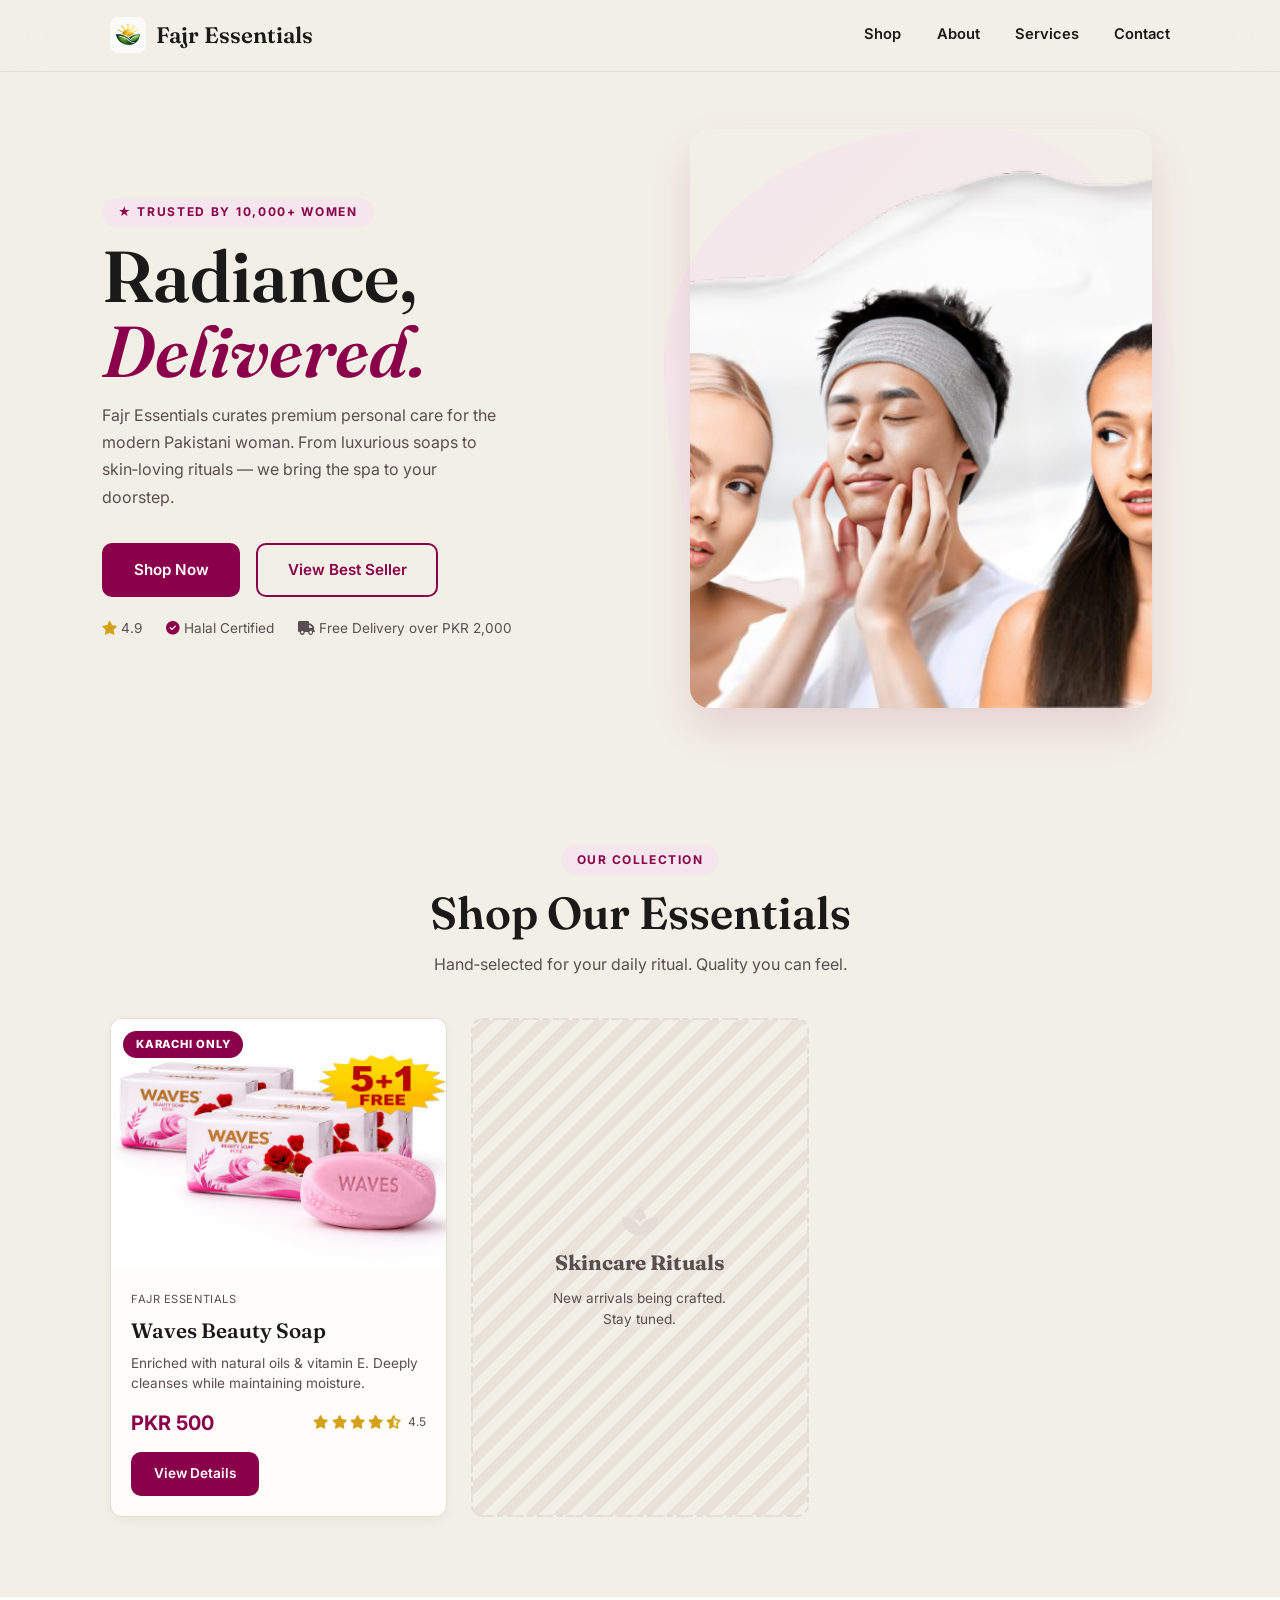
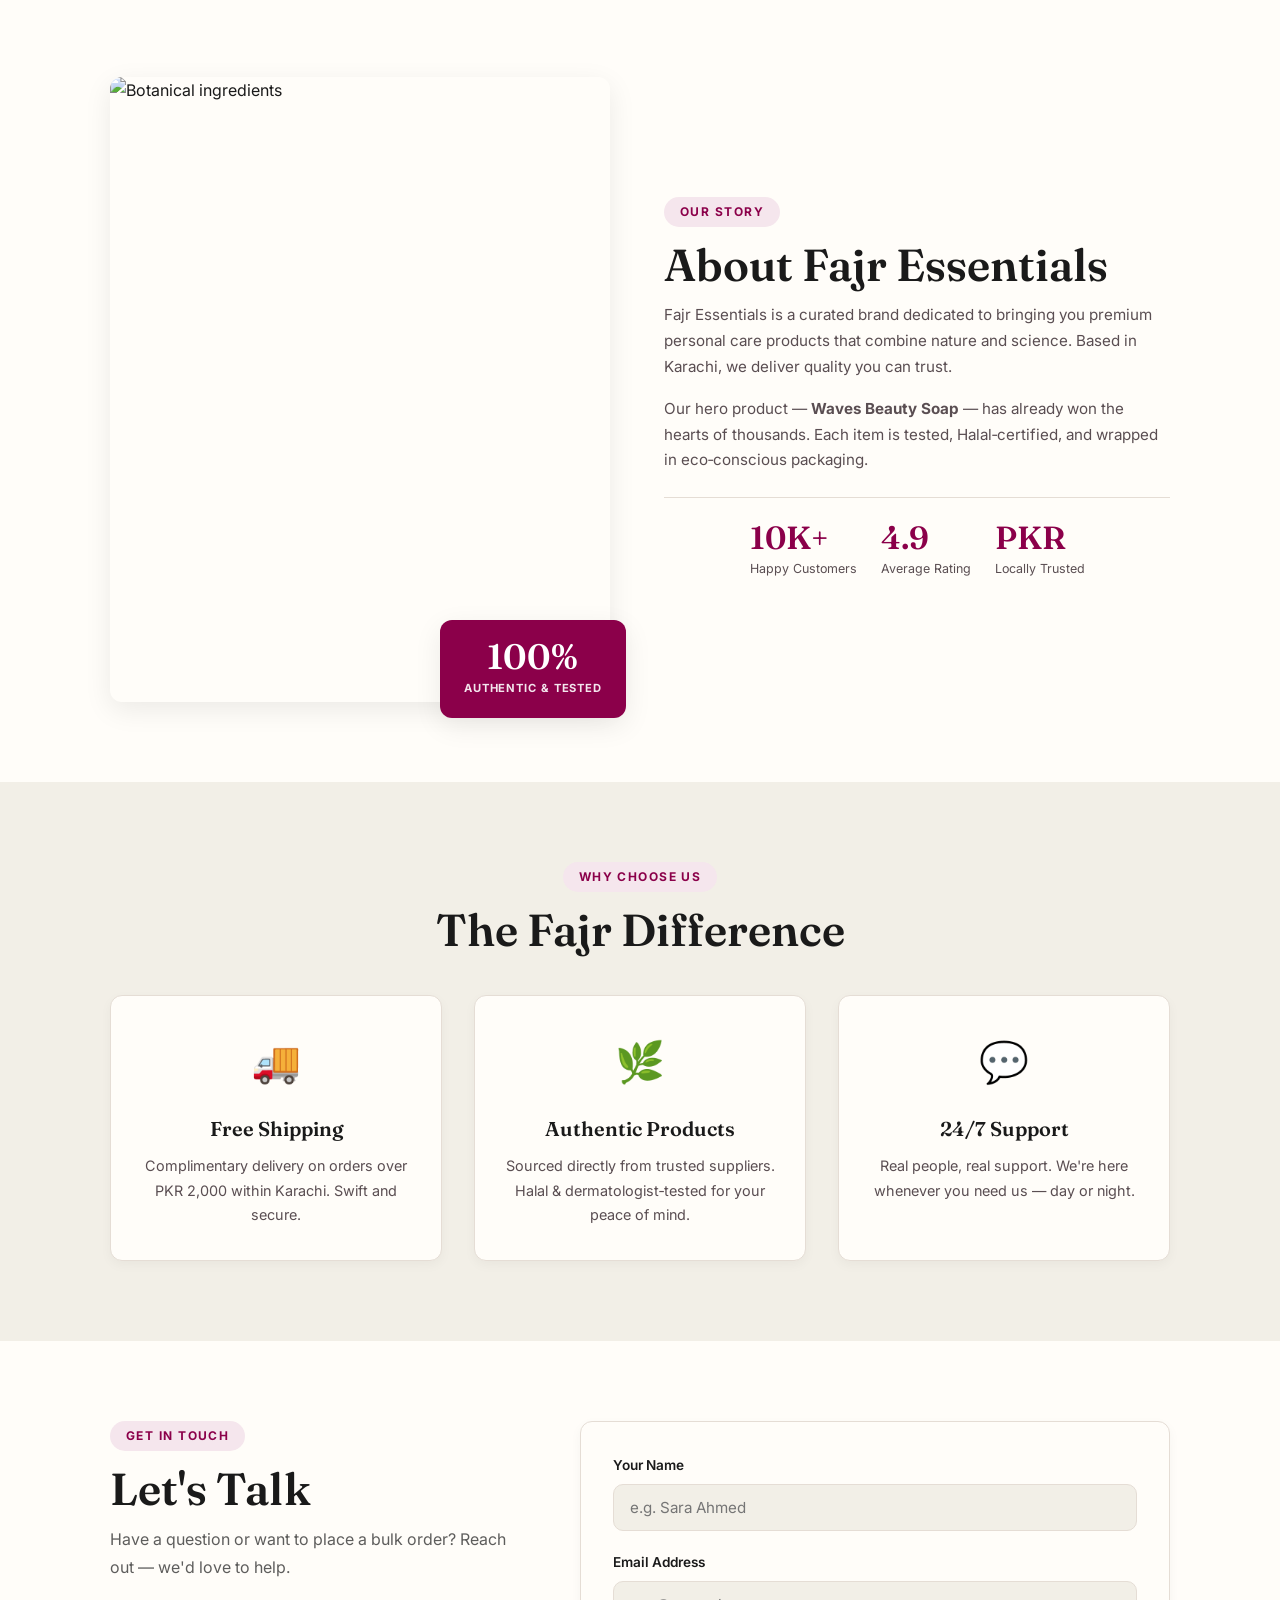
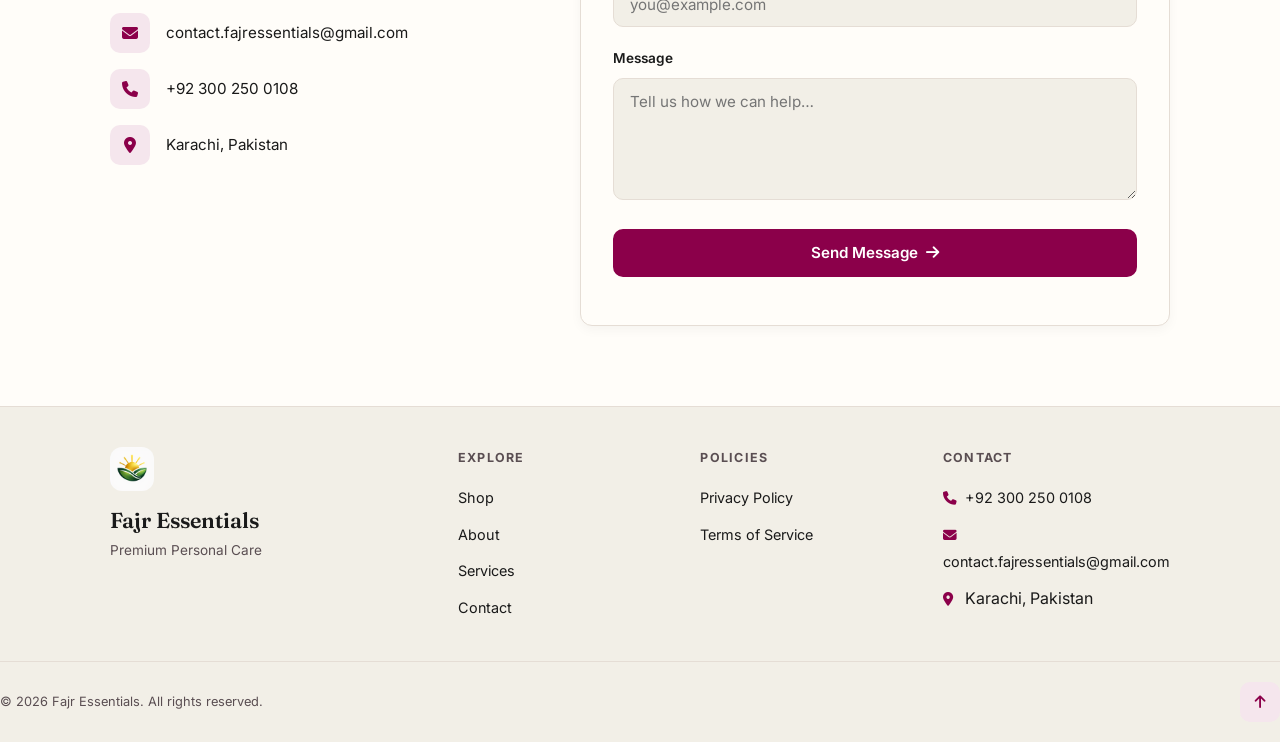
==== commit 98c7c0f6: "Fajr Essentials 6.0" ====
--- a/index.html
+++ b/index.html
@@ -1 +1 @@
-<!DOCTYPE html><html lang="en"><head><meta charset="UTF-8"><meta name="viewport" content="width=device-width,initial-scale=1.0"><title>Fajr Essentials | Premium Beauty & Personal Care</title><meta name="description" content="Fajr Essentials — curated premium beauty and personal care. Discover Waves Beauty Soap Rose 5+1 Value Pack. Elevate your daily ritual."><link rel="icon" type="image/png" href="logo.png"><link rel="apple-touch-icon" href="logo.png"><meta property="og:title" content="Fajr Essentials | Premium Beauty & Personal Care"><meta property="og:description" content="Curated personal care. Experience the luxury of Waves Beauty Soap Rose. 5+1 pack, PKR 500."><meta property="og:image" content="logo.png"><meta property="og:type" content="website"><meta name="twitter:card" content="summary_large_image"><meta name="twitter:title" content="Fajr Essentials | Premium Beauty & Personal Care"><meta name="twitter:description" content="Premium personal care, curated for you. Shop Waves Beauty Soap Rose."><link rel="preconnect" href="https://fonts.googleapis.com"><link rel="preconnect" href="https://fonts.gstatic.com" crossorigin><link href="https://fonts.googleapis.com/css2?family=Cormorant+Garamond:ital,wght@0,400;0,600;1,400&family=DM+Sans:wght@300;400;500;600&display=swap" rel="stylesheet"><link rel="stylesheet" href="https://cdnjs.cloudflare.com/ajax/libs/font-awesome/6.5.0/css/all.min.css"><link rel="stylesheet" href="styles.css"></head><body><header class="site-header" id="top"><div class="container header-inner"><a href="index.html" class="logo-link"><img src="logo.png" alt="Fajr Essentials" class="logo-img"><span class="logo-text">Fajr Essentials</span></a><nav class="main-nav"><a href="#shop" class="nav-link">Shop</a><a href="#about" class="nav-link">About</a><a href="#services" class="nav-link">Services</a><a href="#contact" class="nav-link">Contact</a></nav><label class="hamburger" for="nav-toggle" aria-label="Toggle menu"><span></span><span></span><span></span></label><input type="checkbox" id="nav-toggle" class="nav-toggle-check" hidden><nav class="mobile-nav"><a href="#shop" class="mobile-nav-link">Shop</a><a href="#about" class="mobile-nav-link">About</a><a href="#services" class="mobile-nav-link">Services</a><a href="#contact" class="mobile-nav-link">Contact</a></nav><label class="mobile-overlay" for="nav-toggle"></label></div></header><main><section class="hero"><div class="hero-content"><span class="hero-eyebrow">★ Trusted by 10,000+ Women</span><h1 class="hero-title">Radiance, <em>Delivered.</em></h1><p class="hero-sub">Fajr Essentials curates premium personal care for the modern Pakistani woman. From luxurious soaps to skin‑loving rituals — we bring the spa to your doorstep.</p><div class="hero-actions"><a href="#shop" class="btn btn-primary">Shop Now</a><a href="waves.html" class="btn btn-secondary">View Best Seller</a></div><div class="hero-trust" style="margin-top:1.5rem;display:flex;gap:1.5rem;flex-wrap:wrap;align-items:center;color:var(--ink-muted);font-size:0.85rem;"><span><i class="fa fa-star" style="color:#f59e0b;"></i> 4.9</span><span><i class="fa fa-check-circle" style="color:var(--primary);"></i> Halal Certified</span><span><i class="fa fa-truck"></i> Free Delivery over PKR 2,000</span></div></div><div class="hero-visual"><div class="hero-blob"></div><img src="hero image.png" alt="Fajr Essentials curated collection" class="hero-img" loading="eager"></div></section><section id="shop" class="section"><div class="container"><div class="section-header"><span class="section-tag">Our Collection</span><h2 class="section-title">The Essentials Edit</h2><p class="section-sub">Hand‑selected for your daily ritual. Quality you can feel.</p></div><div class="product-grid"><article class="product-card"><a href="waves.html" class="product-card-link"><div class="product-img-wrap"><img src="product.png" alt="Waves Beauty Soap Rose 5+1 Value Pack" class="product-img" loading="lazy"><div class="product-badge">5+1 FREE</div></div><div class="product-info"><p class="product-brand">Fajr Essentials</p><h3 class="product-name">Waves Beauty Soap Rose</h3><p class="product-variant">5+1 Value Pack · 6×80g</p><p class="product-desc">Rose protein formula for soft, moisturized skin.</p><div class="product-footer"><div class="price-wrap"><span class="product-price">PKR 500</span><span class="product-price-old">PKR 600</span></div><div class="product-rating" style="display:flex;align-items:center;gap:0.25rem;color:#f59e0b;font-size:0.8rem;"><i class="fa fa-star"></i><i class="fa fa-star"></i><i class="fa fa-star"></i><i class="fa fa-star"></i><i class="fa fa-star-half-alt"></i><span style="color:var(--ink-muted);">4.8</span></div></div></div></a></article><article class="product-card product-card--coming"><div class="coming-inner"><i class="fa fa-spa coming-icon"></i><h3 class="coming-title">Skincare Rituals</h3><p class="coming-text">New arrivals being crafted.<br>Stay tuned.</p></div></article></div></div></section><section id="about" class="section section--alt"><div class="container about-grid"><div class="about-visual"><img src="https://images.unsplash.com/photo-1598440947619-2c35fc9aa908?w=700&q=80" alt="Botanical ingredients" class="about-img" loading="lazy"><div class="about-accent-card"><p class="accent-num">100%</p><p class="accent-label">Authentic & Tested</p></div></div><div class="about-content"><span class="section-tag">Our Story</span><h2 class="section-title">Beauty, Elevated</h2><p class="about-para">Fajr Essentials was born from a simple conviction: every woman deserves a moment of <em>luxury</em> in her daily routine. We blend nature‑inspired ingredients with uncompromising quality standards to deliver personal care that truly pampers.</p><p class="about-para">Our first hero product — <strong>Waves Beauty Soap Rose</strong> — has already won the hearts of thousands. And we’re just getting started. From cleansing bars to future skincare essentials, each item is tested, Halal‑certified, and wrapped in eco‑conscious packaging.</p><div class="about-stats"><div class="stat"><span class="stat-num">10K+</span><span class="stat-label">Happy Customers</span></div><div class="stat"><span class="stat-num">4.9</span><span class="stat-label">Average Rating</span></div><div class="stat"><span class="stat-num">PKR</span><span class="stat-label">Locally Trusted</span></div></div></div></div></section><section id="services" class="section"><div class="container"><div class="section-header"><span class="section-tag">Why Choose Us</span><h2 class="section-title">The Fajr Difference</h2></div><div class="services-grid"><div class="service-card"><div class="service-icon"><i class="fa fa-truck"></i></div><h3 class="service-title">Free Shipping</h3><p class="service-desc">Complimentary delivery on orders over PKR 2,000. Swift, secure, across Pakistan.</p></div><div class="service-card"><div class="service-icon"><i class="fa fa-shield-halved"></i></div><h3 class="service-title">100% Authentic</h3><p class="service-desc">Sourced directly from Copamo International. Halal & PSQCA certified.</p></div><div class="service-card"><div class="service-icon"><i class="fa fa-headset"></i></div><h3 class="service-title">24/7 Live Chat</h3><p class="service-desc">Real people, real support. We’re here whenever you need us.</p></div></div></div></section><section id="contact" class="section section--alt"><div class="container contact-grid"><div class="contact-info"><span class="section-tag">Get in Touch</span><h2 class="section-title">Let’s Talk</h2><p style="color:var(--ink-muted);margin-bottom:2rem;">Have a question or want to place a bulk order? Reach out — we’d love to help.</p><ul class="contact-list"><li><i class="fa fa-phone contact-icon"></i><a href="tel:+923002500108">+92 300 250 0108</a></li><li><i class="fa fa-envelope contact-icon"></i><a href="mailto:mmehdi.4154@gmail.com">mmehdi.4154@gmail.com</a></li><li><i class="fa fa-location-dot contact-icon"></i><span>Karachi, Pakistan</span></li></ul></div><form class="contact-form" id="contact-form" action="https://formsubmit.co/dcd0b6a1a624af317f616c3d43d1a654" method="POST"><input type="hidden" name="_subject" value="New Contact Form - Fajr Essentials"><input type="hidden" name="_template" value="table"><input type="hidden" name="_captcha" value="false"><input type="hidden" name="_autoresponse" value="Thank you for contacting Fajr Essentials! We’ve received your message and will get back to you within 24 hours."><div class="form-group"><label for="name">Your Name</label><input type="text" id="name" name="name" placeholder="e.g. Sara Ahmed" required></div><div class="form-group"><label for="email">Email Address</label><input type="email" id="email" name="email" placeholder="you@example.com" required></div><div class="form-group"><label for="message">Message</label><textarea id="message" name="message" rows="5" placeholder="Tell us how we can help…" required></textarea></div><button type="submit" class="btn btn-primary btn-full">Send Message <i class="fa fa-arrow-right"></i></button><p class="form-success" id="form-success" aria-live="polite"></p></form></div></section></main><footer class="site-footer"><div class="container footer-grid"><div class="footer-brand"><img src="logo.png" alt="Fajr Essentials" class="footer-logo"><p class="footer-brand-name">Fajr Essentials</p><p class="footer-tagline">Beauty, elevated for every dawn.</p></div><div class="footer-col"><h4 class="footer-heading">Quick Links</h4><ul class="footer-links"><li><a href="#shop">Shop</a></li><li><a href="#about">About</a></li><li><a href="#services">Services</a></li><li><a href="#contact">Contact</a></li></ul></div><div class="footer-col"><h4 class="footer-heading">Contact</h4><ul class="footer-links footer-contact"><li><a href="tel:+923002500108"><i class="fa fa-phone"></i> +92 300 250 0108</a></li><li><a href="mailto:mmehdi.4154@gmail.com"><i class="fa fa-envelope"></i> mmehdi.4154@gmail.com</a></li><li><span><i class="fa fa-location-dot"></i> Karachi, Pakistan</span></li></ul></div></div><div class="footer-bottom"><p>&copy; 2025 Fajr Essentials. All rights reserved.</p><a href="#top" class="back-top" aria-label="Back to top"><i class="fa fa-arrow-up"></i></a></div></footer><script>document.querySelectorAll('.mobile-nav-link').forEach(l=>l.addEventListener('click',()=>document.getElementById('nav-toggle').checked=false));const contactForm=document.getElementById('contact-form');if(contactForm){contactForm.addEventListener('submit',function(e){e.preventDefault();const successEl=document.getElementById('form-success');successEl.textContent='✓ Sending your message…';successEl.style.color='#8B004A';setTimeout(()=>{contactForm.submit()},600)})}</script><script type="text/javascript">var Tawk_API=Tawk_API||{},Tawk_LoadStart=new Date();(function(){var s1=document.createElement("script"),s0=document.getElementsByTagName("script")[0];s1.async=true;s1.src='https://embed.tawk.to/66ed9bb94cbc4814f7dc1e98/1i882gk47';s1.charset='UTF-8';s1.setAttribute('crossorigin','*');s0.parentNode.insertBefore(s1,s0)})()</script></body></html>+<!DOCTYPE html><html lang="en"><head><meta charset="UTF-8"><meta name="viewport" content="width=device-width,initial-scale=1.0"><title>Fajr Essentials | Premium Personal Care</title><meta name="description" content="Fajr Essentials — curated premium personal care. Discover Waves Beauty Soap. Elevate your daily ritual."><link rel="icon" type="image/png" href="logo.png"><link rel="apple-touch-icon" href="logo.png"><meta property="og:title" content="Fajr Essentials | Premium Personal Care"><meta property="og:description" content="Curated personal care. Experience Waves Beauty Soap. PKR 500. Karachi delivery."><meta property="og:image" content="logo.png"><meta property="og:type" content="website"><meta name="twitter:card" content="summary_large_image"><meta name="twitter:title" content="Fajr Essentials | Premium Personal Care"><meta name="twitter:description" content="Premium personal care, curated for you. Shop Waves Beauty Soap."><link rel="preconnect" href="https://fonts.googleapis.com"><link rel="preconnect" href="https://fonts.gstatic.com" crossorigin><link href="https://fonts.googleapis.com/css2?family=Fraunces:opsz,wght@9..144,600;9..144,700&family=Inter:wght@400;600;700&display=swap" rel="stylesheet"><link rel="stylesheet" href="https://cdnjs.cloudflare.com/ajax/libs/font-awesome/6.5.0/css/all.min.css"><link rel="stylesheet" href="styles.css"></head><body><header class="site-header" id="top"><div class="container header-inner"><a href="index.html" class="logo-link"><img src="logo.png" alt="Fajr Essentials" class="logo-img"><span class="logo-text">Fajr Essentials</span></a><nav class="main-nav"><a href="#shop" class="nav-link">Shop</a><a href="#about" class="nav-link">About</a><a href="#services" class="nav-link">Services</a><a href="#contact" class="nav-link">Contact</a></nav><label class="hamburger" for="nav-toggle" aria-label="Toggle menu"><span></span><span></span><span></span></label><input type="checkbox" id="nav-toggle" class="nav-toggle-check" hidden><nav class="mobile-nav"><a href="#shop" class="mobile-nav-link">Shop</a><a href="#about" class="mobile-nav-link">About</a><a href="#services" class="mobile-nav-link">Services</a><a href="#contact" class="mobile-nav-link">Contact</a></nav><label class="mobile-overlay" for="nav-toggle"></label></div></header><main><section class="hero"><div class="hero-content"><span class="hero-eyebrow">★ Trusted by 10,000+ Women</span><h1 class="hero-title">Radiance, <em>Delivered.</em></h1><p class="hero-sub">Fajr Essentials curates premium personal care for the modern Pakistani woman. From luxurious soaps to skin‑loving rituals — we bring the spa to your doorstep.</p><div class="hero-actions"><a href="#shop" class="btn btn-primary">Shop Now</a><a href="waves.html" class="btn btn-secondary">View Best Seller</a></div><div class="hero-trust"><span><i class="fa fa-star" style="color:var(--star-gold);"></i> 4.9</span><span><i class="fa fa-check-circle" style="color:var(--accent);"></i> Halal Certified</span><span><i class="fa fa-truck"></i> Free Delivery over PKR 2,000</span></div></div><div class="hero-visual"><div class="hero-blob"></div><img src="hero%20image.png" alt="Fajr Essentials curated collection" class="hero-img" loading="eager"></div></section><section id="shop" class="section"><div class="container"><div class="section-header"><span class="section-tag">Our Collection</span><h2 class="section-title">Shop Our Essentials</h2><p class="section-sub">Hand‑selected for your daily ritual. Quality you can feel.</p></div><div class="product-grid"><article class="product-card"><a href="waves.html" class="product-card-link"><div class="product-img-wrap"><img src="product.png" alt="Waves Beauty Soap" class="product-img" loading="lazy"><div class="product-badge">Karachi Only</div></div><div class="product-info"><p class="product-brand">Fajr Essentials</p><h3 class="product-name">Waves Beauty Soap</h3><p class="product-desc">Enriched with natural oils & vitamin E. Deeply cleanses while maintaining moisture.</p><div class="product-footer"><div class="price-wrap"><span class="product-price">PKR 500</span></div><div class="product-rating"><i class="fa fa-star"></i><i class="fa fa-star"></i><i class="fa fa-star"></i><i class="fa fa-star"></i><i class="fa fa-star-half-alt"></i><span>4.5</span></div></div><span class="btn btn-sm btn-primary" style="margin-top:0.75rem;">View Details</span></div></a></article><article class="product-card product-card--coming"><div class="coming-inner"><i class="fa fa-spa coming-icon"></i><h3 class="coming-title">Skincare Rituals</h3><p class="coming-text">New arrivals being crafted.<br>Stay tuned.</p></div></article></div></div></section><section id="about" class="section section--alt"><div class="container about-grid"><div class="about-visual"><img src="https://images.unsplash.com/photo-1598440947619-2c35fc9aa908?w=700&q=80" alt="Botanical ingredients" class="about-img" loading="lazy"><div class="about-accent-card"><p class="accent-num">100%</p><p class="accent-label">Authentic & Tested</p></div></div><div class="about-content"><span class="section-tag">Our Story</span><h2 class="section-title">About Fajr Essentials</h2><p class="about-para">Fajr Essentials is a curated brand dedicated to bringing you premium personal care products that combine nature and science. Based in Karachi, we deliver quality you can trust.</p><p class="about-para">Our hero product — <strong>Waves Beauty Soap</strong> — has already won the hearts of thousands. Each item is tested, Halal‑certified, and wrapped in eco‑conscious packaging.</p><div class="about-stats"><div class="stat"><span class="stat-num">10K+</span><span class="stat-label">Happy Customers</span></div><div class="stat"><span class="stat-num">4.9</span><span class="stat-label">Average Rating</span></div><div class="stat"><span class="stat-num">PKR</span><span class="stat-label">Locally Trusted</span></div></div></div></div></section><section id="services" class="section"><div class="container"><div class="section-header"><span class="section-tag">Why Choose Us</span><h2 class="section-title">The Fajr Difference</h2></div><div class="services-grid"><div class="service-card"><div class="service-icon">🚚</div><h3 class="service-title">Free Shipping</h3><p class="service-desc">Complimentary delivery on orders over PKR 2,000 within Karachi. Swift and secure.</p></div><div class="service-card"><div class="service-icon">🌿</div><h3 class="service-title">Authentic Products</h3><p class="service-desc">Sourced directly from trusted suppliers. Halal & dermatologist‑tested for your peace of mind.</p></div><div class="service-card"><div class="service-icon">💬</div><h3 class="service-title">24/7 Support</h3><p class="service-desc">Real people, real support. We're here whenever you need us — day or night.</p></div></div></div></section><section id="contact" class="section section--alt"><div class="container contact-grid"><div class="contact-info"><span class="section-tag">Get in Touch</span><h2 class="section-title">Let's Talk</h2><p style="color:var(--text-dark);opacity:0.7;margin-bottom:2rem;">Have a question or want to place a bulk order? Reach out — we'd love to help.</p><ul class="contact-list"><li><i class="fa fa-envelope contact-icon"></i><a href="mailto:contact.fajressentials@gmail.com">contact.fajressentials@gmail.com</a></li><li><i class="fa fa-phone contact-icon"></i><a href="tel:+923002500108">+92 300 250 0108</a></li><li><i class="fa fa-location-dot contact-icon"></i><span>Karachi, Pakistan</span></li></ul></div><form class="contact-form" id="contact-form" action="https://formsubmit.co/mmehdi.4154@gmail.com" method="POST"><input type="hidden" name="_subject" value="New Contact Form - Fajr Essentials"><input type="hidden" name="_template" value="table"><input type="hidden" name="_captcha" value="false"><input type="hidden" name="_autoresponse" value="Thank you for contacting Fajr Essentials! We've received your message and will get back to you within 24 hours."><div class="form-group"><label for="name">Your Name</label><input type="text" id="name" name="name" placeholder="e.g. Sara Ahmed" required></div><div class="form-group"><label for="email">Email Address</label><input type="email" id="email" name="email" placeholder="you@example.com" required></div><div class="form-group"><label for="message">Message</label><textarea id="message" name="message" rows="5" placeholder="Tell us how we can help…" required></textarea></div><button type="submit" class="btn btn-primary btn-full">Send Message <i class="fa fa-arrow-right"></i></button><p class="form-success" id="form-success" aria-live="polite"></p></form></div></section></main><footer class="site-footer"><div class="container footer-grid"><div class="footer-brand"><img src="logo.png" alt="Fajr Essentials" class="footer-logo"><p class="footer-brand-name">Fajr Essentials</p><p class="footer-tagline">Premium Personal Care</p></div><div class="footer-col"><h4 class="footer-heading">Explore</h4><ul class="footer-links"><li><a href="#shop">Shop</a></li><li><a href="#about">About</a></li><li><a href="#services">Services</a></li><li><a href="#contact">Contact</a></li></ul></div><div class="footer-col"><h4 class="footer-heading">Policies</h4><ul class="footer-links"><li><a href="privacy.html">Privacy Policy</a></li><li><a href="terms.html">Terms of Service</a></li></ul></div><div class="footer-col"><h4 class="footer-heading">Contact</h4><ul class="footer-links footer-contact"><li><a href="tel:+923002500108"><i class="fa fa-phone"></i> +92 300 250 0108</a></li><li><a href="mailto:contact.fajressentials@gmail.com"><i class="fa fa-envelope"></i> contact.fajressentials@gmail.com</a></li><li><span><i class="fa fa-location-dot"></i> Karachi, Pakistan</span></li></ul></div></div><div class="footer-bottom"><p>&copy; 2026 Fajr Essentials. All rights reserved.</p><a href="#top" class="back-top" aria-label="Back to top"><i class="fa fa-arrow-up"></i></a></div></footer><script>document.querySelectorAll('.mobile-nav-link').forEach(l=>l.addEventListener('click',()=>document.getElementById('nav-toggle').checked=false));const contactForm=document.getElementById('contact-form');if(contactForm){contactForm.addEventListener('submit',function(e){e.preventDefault();const successEl=document.getElementById('form-success');successEl.textContent='✓ Sending your message…';successEl.style.color='var(--accent)';setTimeout(()=>{contactForm.submit()},600)})}</script><!--Start of Tawk.to Script--><script type="text/javascript">var Tawk_API=Tawk_API||{},Tawk_LoadStart=new Date();(function(){var s1=document.createElement("script"),s0=document.getElementsByTagName("script")[0];s1.async=true;s1.src='https://embed.tawk.to/69f1996c214e0d1c316be9e3/default';s1.charset='UTF-8';s1.setAttribute('crossorigin','*');s0.parentNode.insertBefore(s1,s0)})();</script><!--End of Tawk.to Script--></body></html>
--- a/styles.css
+++ b/styles.css
@@ -1 +1,376 @@
-:root{--bg:#F2EFE7;--primary:#8B004A;--primary-dk:#6B0038;--primary-lt:#F5E6ED;--ink:#1A1A1A;--ink-muted:#5A4E52;--surface:#FFFDF9;--border:#E5DDD5;--radius-card:16px;--radius-btn:10px;--shadow-sm:0 4px 12px rgba(139,0,74,0.06);--shadow-md:0 8px 28px rgba(139,0,74,0.1);--shadow-lift:0 20px 48px rgba(139,0,74,0.14);--font-display:'Cormorant Garamond',Georgia,serif;--font-body:'DM Sans',-apple-system,BlinkMacSystemFont,sans-serif;--transition:0.3s cubic-bezier(0.4,0,0.2,1);--header-h:72px}*,*::before,*::after{box-sizing:border-box;margin:0;padding:0}html{scroll-behavior:smooth;font-size:16px;overflow-x:hidden}body{font-family:var(--font-body);background:var(--bg);color:var(--ink);line-height:1.7;-webkit-font-smoothing:antialiased;overflow-x:hidden;animation:fadeInPage 0.6s ease}@keyframes fadeInPage{0%{opacity:0;transform:translateY(6px)}100%{opacity:1;transform:translateY(0)}}img{display:block;max-width:100%;height:auto}a{color:inherit;text-decoration:none}ul{list-style:none}.container{width:100%;max-width:1140px;margin-inline:auto;padding-inline:clamp(1.25rem,5vw,2.5rem)}.btn{display:inline-flex;align-items:center;gap:0.5rem;padding:0.75rem 1.85rem;border-radius:var(--radius-btn);font-family:var(--font-body);font-size:0.9rem;font-weight:600;letter-spacing:0.02em;cursor:pointer;border:2px solid transparent;transition:transform var(--transition),box-shadow var(--transition),background var(--transition),color var(--transition),border-color var(--transition)}.btn:focus-visible{outline:3px solid var(--primary);outline-offset:3px}.btn-primary{background:var(--primary);color:#fff;border-color:var(--primary)}.btn-primary:hover{background:var(--primary-dk);border-color:var(--primary-dk);transform:translateY(-3px);box-shadow:var(--shadow-md)}.btn-secondary{background:transparent;color:var(--primary);border-color:var(--primary)}.btn-secondary:hover{background:var(--primary);color:#fff;transform:translateY(-3px)}.btn-sm{padding:0.5rem 1.3rem;font-size:0.82rem}.btn-full{width:100%;justify-content:center}.site-header{position:sticky;top:0;z-index:900;background:rgba(242,239,231,0.88);backdrop-filter:blur(20px);-webkit-backdrop-filter:blur(20px);border-bottom:1px solid var(--border);height:var(--header-h);transition:box-shadow var(--transition)}.site-header.scrolled{box-shadow:0 4px 24px rgba(139,0,74,0.08)}.header-inner{display:flex;align-items:center;justify-content:space-between;height:100%}.logo-link{display:flex;align-items:center;gap:0.6rem}.logo-img{width:38px;height:38px;object-fit:contain;border-radius:10px}.logo-text{font-family:var(--font-display);font-size:1.45rem;font-weight:600;color:var(--ink);letter-spacing:0.01em}.main-nav{display:flex;gap:2.2rem}.nav-link{font-size:0.92rem;font-weight:500;color:var(--ink-muted);position:relative;padding-bottom:2px;transition:color var(--transition)}.nav-link::after{content:'';position:absolute;bottom:-2px;left:0;width:0;height:2px;background:var(--primary);border-radius:2px;transition:width var(--transition)}.nav-link:hover{color:var(--primary)}.nav-link:hover::after{width:100%}.hamburger{display:none;flex-direction:column;gap:6px;cursor:pointer;padding:6px;z-index:950}.hamburger span{display:block;width:26px;height:2px;background:var(--ink);border-radius:2px;transition:transform var(--transition),opacity var(--transition)}.nav-toggle-check{display:none}.nav-toggle-check:checked~.hamburger span:nth-child(1){transform:translateY(8px) rotate(45deg)}.nav-toggle-check:checked~.hamburger span:nth-child(2){opacity:0}.nav-toggle-check:checked~.hamburger span:nth-child(3){transform:translateY(-8px) rotate(-45deg)}.mobile-nav{position:fixed;top:0;right:-100%;width:280px;max-width:80vw;height:100vh;background:var(--surface);padding:2rem 1.5rem;display:flex;flex-direction:column;gap:0.5rem;transition:right 0.4s cubic-bezier(0.4,0,0.2,1);z-index:910;box-shadow:-8px 0 32px rgba(139,0,74,0.12);overflow-y:auto}.mobile-nav-link{font-size:1.15rem;font-weight:500;color:var(--ink);padding:1rem 0.5rem;border-bottom:1px solid var(--border);transition:color var(--transition)}.mobile-nav-link:hover{color:var(--primary)}.mobile-overlay{display:none;position:fixed;inset:0;background:rgba(26,26,26,0.4);z-index:905;cursor:pointer}.nav-toggle-check:checked~.mobile-nav{right:0}.nav-toggle-check:checked~.mobile-overlay{display:block}.section{padding-block:clamp(4rem,8vw,7rem)}.section--alt{background:var(--surface)}.section-header{text-align:center;margin-bottom:3.5rem}.section-tag{display:inline-block;font-size:0.72rem;font-weight:700;letter-spacing:0.14em;text-transform:uppercase;color:var(--primary);margin-bottom:0.75rem;background:var(--primary-lt);padding:0.25rem 0.9rem;border-radius:50px}.section-title{font-family:var(--font-display);font-size:clamp(2rem,4vw,3rem);font-weight:600;line-height:1.15;color:var(--ink);margin-bottom:0.75rem}.section-sub{font-size:1.05rem;color:var(--ink-muted);max-width:500px;margin-inline:auto}.hero{min-height:calc(90vh - var(--header-h));display:grid;grid-template-columns:1fr 1fr;align-items:center;gap:3rem;padding-inline:clamp(1.25rem,5vw,2.5rem);max-width:1140px;margin-inline:auto;padding-block:4rem}.hero-content{z-index:1}.hero-eyebrow{font-size:0.8rem;font-weight:700;letter-spacing:0.14em;text-transform:uppercase;color:var(--primary);margin-bottom:1rem;padding:0.3rem 1rem;background:var(--primary-lt);display:inline-block;border-radius:50px}.hero-title{font-family:var(--font-display);font-size:clamp(3rem,6vw,5.5rem);line-height:1.05;font-weight:600;color:var(--ink);margin-bottom:1.25rem}.hero-title em{font-style:italic;color:var(--primary)}.hero-sub{font-size:1.1rem;color:var(--ink-muted);max-width:440px;margin-bottom:2.5rem;line-height:1.8}.hero-visual{position:relative;display:flex;justify-content:center;align-items:center}.hero-blob{position:absolute;width:90%;aspect-ratio:1;background:linear-gradient(135deg,#F5E6ED 0%,#F2EFE7 100%);border-radius:60% 40% 70% 30% / 50% 60% 40% 60%;z-index:0;animation:blob-morph 9s ease-in-out infinite}@keyframes blob-morph{0%,100%{border-radius:60% 40% 70% 30% / 50% 60% 40% 60%}50%{border-radius:40% 60% 30% 70% / 60% 40% 60% 40%}}.hero-img{position:relative;z-index:1;width:88%;border-radius:24px;box-shadow:0 24px 48px rgba(139,0,74,0.18);object-fit:cover;aspect-ratio:4/5;animation:float 6s ease-in-out infinite}@keyframes float{0%,100%{transform:translateY(0)}50%{transform:translateY(-12px)}}.product-grid{display:grid;grid-template-columns:repeat(auto-fill,minmax(280px,1fr));gap:2rem}.product-card{background:var(--surface);border-radius:var(--radius-card);overflow:hidden;box-shadow:var(--shadow-sm);border:1px solid var(--border);transition:transform var(--transition),box-shadow var(--transition)}.product-card:hover{transform:translateY(-8px);box-shadow:var(--shadow-lift)}.product-card-link{display:block}.product-img-wrap{position:relative;overflow:hidden;background:#f0ede5}.product-img{width:100%;aspect-ratio:4/3;object-fit:cover;transition:transform 0.5s ease}.product-card:hover .product-img{transform:scale(1.05)}.product-badge{position:absolute;top:12px;left:12px;background:var(--primary);color:#fff;font-size:0.7rem;font-weight:800;letter-spacing:0.08em;text-transform:uppercase;padding:0.25rem 0.8rem;border-radius:50px}.product-info{padding:1.35rem}.product-name{font-family:var(--font-display);font-size:1.4rem;font-weight:600;margin-bottom:0.3rem;color:var(--ink)}.product-desc{font-size:0.9rem;color:var(--ink-muted);margin-bottom:1rem}.product-footer{display:flex;align-items:center;justify-content:space-between;gap:0.75rem;flex-wrap:wrap}.product-price{font-size:1.2rem;font-weight:700;color:var(--primary)}.product-card--coming{display:flex;align-items:center;justify-content:center;min-height:320px;background:repeating-linear-gradient(-45deg,#F2EFE7,#F2EFE7 10px,#E8E2D9 10px,#E8E2D9 20px);border:2px dashed var(--border);box-shadow:none;cursor:default}.product-card--coming:hover{transform:none;box-shadow:none}.coming-inner{text-align:center;color:var(--ink-muted)}.coming-icon{font-size:2.25rem;color:var(--border);margin-bottom:0.75rem}.coming-text{font-size:0.9rem;line-height:1.6}.about-grid{display:grid;grid-template-columns:1fr 1fr;gap:clamp(2.5rem,5vw,5rem);align-items:center}.about-visual{position:relative}.about-img{width:100%;border-radius:var(--radius-card);aspect-ratio:4/5;object-fit:cover;box-shadow:var(--shadow-md)}.about-accent-card{position:absolute;bottom:-1.5rem;right:-1.5rem;background:var(--primary);color:#fff;padding:1.35rem 1.6rem;border-radius:var(--radius-card);text-align:center;box-shadow:var(--shadow-md);min-width:130px}.accent-num{font-family:var(--font-display);font-size:2.5rem;line-height:1;font-weight:600}.accent-label{font-size:0.7rem;font-weight:700;letter-spacing:0.08em;text-transform:uppercase;opacity:0.9;margin-top:0.3rem}.about-content .section-title{text-align:left}.about-para{color:var(--ink-muted);margin-bottom:1rem;font-size:0.98rem;line-height:1.8}.about-stats{display:flex;gap:2.5rem;margin-top:2rem;padding-top:2rem;border-top:1px solid var(--border);flex-wrap:wrap}.stat-num{font-family:var(--font-display);font-size:2rem;font-weight:600;color:var(--primary);display:block;line-height:1}.stat-label{font-size:0.78rem;color:var(--ink-muted);margin-top:0.25rem;display:block;font-weight:500}.services-grid{display:grid;grid-template-columns:repeat(3,1fr);gap:1.75rem}.service-card{background:var(--surface);border-radius:var(--radius-card);padding:2rem 1.75rem;border:1px solid var(--border);box-shadow:var(--shadow-sm);transition:transform var(--transition),box-shadow var(--transition),background var(--transition)}.service-card:hover{transform:translateY(-6px);box-shadow:var(--shadow-lift);background:var(--primary-lt)}.service-icon{width:52px;height:52px;background:var(--primary-lt);border-radius:14px;display:flex;align-items:center;justify-content:center;font-size:1.4rem;color:var(--primary);margin-bottom:1.25rem;transition:background var(--transition),color var(--transition)}.service-card:hover .service-icon{background:var(--primary);color:#fff}.service-title{font-family:var(--font-display);font-size:1.25rem;font-weight:600;margin-bottom:0.5rem}.service-desc{font-size:0.9rem;color:var(--ink-muted);line-height:1.7}.contact-grid{display:grid;grid-template-columns:1fr 1.4fr;gap:clamp(2rem,5vw,5rem);align-items:start}.contact-info .section-title{text-align:left}.contact-list{margin-top:2rem;display:flex;flex-direction:column;gap:1.25rem}.contact-list li{display:flex;align-items:center;gap:1rem;font-size:0.95rem;color:var(--ink-muted)}.contact-list a{color:var(--ink-muted);transition:color var(--transition)}.contact-list a:hover{color:var(--primary)}.contact-icon{width:38px;height:38px;background:var(--primary-lt);border-radius:10px;display:flex;align-items:center;justify-content:center;font-size:0.9rem;color:var(--primary);flex-shrink:0}.contact-form{background:var(--surface);border-radius:var(--radius-card);padding:2.5rem;box-shadow:var(--shadow-sm);border:1px solid var(--border)}.form-group{margin-bottom:1.25rem}.form-group label{display:block;font-size:0.82rem;font-weight:600;color:var(--ink);margin-bottom:0.45rem;letter-spacing:0.02em}.form-group input,.form-group textarea{width:100%;padding:0.8rem 1rem;border:1.5px solid var(--border);border-radius:var(--radius-btn);background:var(--bg);font-family:var(--font-body);font-size:0.92rem;color:var(--ink);outline:none;transition:border-color var(--transition),box-shadow var(--transition)}.form-group input:focus,.form-group textarea:focus{border-color:var(--primary);box-shadow:0 0 0 4px rgba(139,0,74,0.1)}.form-group textarea{resize:vertical}.form-success{margin-top:1rem;font-size:0.9rem;font-weight:500;text-align:center;min-height:1.2em}.site-footer{background:#1A1A1A;color:rgba(255,255,255,0.75);padding-top:4.5rem}.footer-grid{display:grid;grid-template-columns:1.5fr 1fr 1fr;gap:2.5rem;padding-bottom:3rem}.footer-logo{width:44px;height:44px;object-fit:contain;border-radius:12px;margin-bottom:0.75rem}.footer-brand-name{font-family:var(--font-display);font-size:1.35rem;font-weight:600;color:#fff;margin-bottom:0.35rem}.footer-tagline{font-size:0.85rem;color:rgba(255,255,255,0.5);line-height:1.6}.footer-heading{font-size:0.78rem;font-weight:700;letter-spacing:0.1em;text-transform:uppercase;color:rgba(255,255,255,0.45);margin-bottom:1.25rem}.footer-links{display:flex;flex-direction:column;gap:0.6rem}.footer-links a,.footer-links span{font-size:0.9rem;color:rgba(255,255,255,0.7);transition:color var(--transition)}.footer-links a:hover{color:#fff}.footer-contact li{display:flex;align-items:center;gap:0.6rem}.footer-contact i{color:var(--primary);font-size:0.8rem;width:14px}.footer-bottom{border-top:1px solid rgba(255,255,255,0.08);display:flex;align-items:center;justify-content:space-between;padding-block:1.5rem;padding-inline:clamp(1.25rem,5vw,2.5rem);font-size:0.82rem;color:rgba(255,255,255,0.4)}.back-top{width:38px;height:38px;border-radius:10px;background:rgba(255,255,255,0.08);display:flex;align-items:center;justify-content:center;color:rgba(255,255,255,0.6);font-size:0.85rem;transition:background var(--transition),color var(--transition)}.back-top:hover{background:var(--primary);color:#fff}.breadcrumb{padding-block:1.25rem;font-size:0.85rem;color:var(--ink-muted);border-bottom:1px solid var(--border);background:var(--bg)}.breadcrumb a{color:var(--primary)}.breadcrumb a:hover{text-decoration:underline}.breadcrumb span{margin-inline:0.4rem}.product-detail{padding-block:clamp(3rem,6vw,5rem)}.product-detail-grid{display:grid;grid-template-columns:1fr 1fr;gap:clamp(2rem,5vw,5rem);align-items:start}.product-detail-img-wrap{border-radius:var(--radius-card);overflow:hidden;background:#f0ede5;box-shadow:var(--shadow-md)}@media (min-width:901px){.product-detail-img-wrap{position:sticky;top:calc(var(--header-h) + 1.5rem)}}.product-detail-img{width:100%;aspect-ratio:1/1.1;object-fit:cover;transition:transform 0.4s ease}.product-detail-img:hover{transform:scale(1.02)}.detail-eyebrow{font-size:0.75rem;font-weight:700;letter-spacing:0.14em;text-transform:uppercase;color:var(--primary);margin-bottom:0.75rem;background:var(--primary-lt);display:inline-block;padding:0.25rem 0.8rem;border-radius:50px}.detail-title{font-family:var(--font-display);font-size:clamp(2rem,4vw,3.25rem);font-weight:600;line-height:1.1;color:var(--ink);margin-bottom:1rem}.detail-price{font-size:2rem;font-weight:700;color:var(--primary);margin-bottom:1.5rem}.detail-price span{font-size:1.1rem;font-weight:400;color:var(--ink-muted);text-decoration:line-through;margin-left:0.6rem}.detail-desc{font-size:0.98rem;color:var(--ink-muted);line-height:1.85;margin-bottom:2rem;padding-bottom:2rem;border-bottom:1px solid var(--border)}.detail-features{margin-bottom:2rem}.detail-features h4{font-size:0.82rem;font-weight:700;letter-spacing:0.1em;text-transform:uppercase;color:var(--ink-muted);margin-bottom:1rem}.detail-features ul{display:flex;flex-direction:column;gap:0.7rem}.detail-features li{display:flex;align-items:flex-start;gap:0.75rem;font-size:0.93rem;color:var(--ink)}.detail-features li::before{content:'';display:block;width:7px;height:7px;min-width:7px;border-radius:50%;background:var(--primary);margin-top:0.5rem}.add-to-cart-section{display:flex;gap:1rem;flex-wrap:wrap}.btn-cart{background:var(--primary);color:#fff;border:2px solid var(--primary);padding:0.95rem 2.4rem;font-size:1rem;border-radius:var(--radius-btn);cursor:pointer;font-family:var(--font-body);font-weight:600;letter-spacing:0.02em;display:inline-flex;align-items:center;gap:0.5rem;transition:transform var(--transition),box-shadow var(--transition),background var(--transition)}.btn-cart:hover{background:var(--primary-dk);transform:translateY(-3px);box-shadow:0 14px 28px rgba(139,0,74,0.2)}.btn-wishlist{background:transparent;color:var(--ink-muted);border:2px solid var(--border);padding:0.95rem 1.6rem;border-radius:var(--radius-btn);cursor:pointer;font-size:1rem;transition:color var(--transition),border-color var(--transition)}.btn-wishlist:hover{color:var(--primary);border-color:var(--primary)}.delivery-info{margin-top:1.5rem;padding:1rem 1.25rem;background:var(--primary-lt);border-radius:var(--radius-btn);display:flex;gap:0.75rem;align-items:center;font-size:0.85rem;color:var(--ink-muted);border:1px solid var(--border)}.delivery-info i{color:var(--primary);font-size:1rem}.trust-badges{display:flex;gap:1.5rem;margin-top:1.5rem;flex-wrap:wrap}.badge{display:flex;align-items:center;gap:0.45rem;font-size:0.8rem;color:var(--ink-muted);font-weight:500}.badge i{color:var(--primary)}.tabs{display:flex;gap:0;border-bottom:2px solid var(--border);margin-bottom:2rem;overflow-x:auto}.tab-btn{background:none;border:none;padding:0.85rem 1.5rem;font-family:var(--font-body);font-size:0.9rem;font-weight:500;color:var(--ink-muted);cursor:pointer;border-bottom:2px solid transparent;margin-bottom:-2px;transition:color var(--transition),border-color var(--transition);white-space:nowrap}.tab-btn.active{color:var(--primary);border-bottom-color:var(--primary);font-weight:600}.tab-btn:hover{color:var(--primary)}.tab-panel{display:none}.tab-panel.active{display:block}.tab-panel h3{font-family:var(--font-display);font-size:1.35rem;font-weight:600;margin-bottom:1rem;color:var(--ink)}.tab-panel p{color:var(--ink-muted);font-size:0.93rem;line-height:1.8}.howto-list{list-style:decimal;padding-left:1.25rem;display:flex;flex-direction:column;gap:0.6rem;color:var(--ink-muted);font-size:0.93rem;line-height:1.7;margin-bottom:1rem}.tab-note{background:var(--primary-lt);border-left:3px solid var(--primary);padding:0.75rem 1rem;border-radius:0 8px 8px 0;font-size:0.85rem;color:var(--ink)}.proof-grid{display:grid;grid-template-columns:repeat(auto-fit,minmax(250px,1fr));gap:1.5rem}.proof-card{background:var(--surface);border-radius:var(--radius-card);padding:1.75rem;border:1px solid var(--border)}.proof-quote{font-style:italic;color:var(--ink);margin-bottom:1rem;line-height:1.6}.proof-author{display:flex;flex-direction:column;gap:0.25rem}.proof-stars{color:#f59e0b;font-size:0.9rem}.order-form-wrapper{background:var(--surface);border-radius:var(--radius-card);padding:2.5rem;box-shadow:var(--shadow-md);border:1px solid var(--border)}.form-row{display:grid;grid-template-columns:1fr 1fr;gap:1.5rem}.cod-note{background:var(--primary-lt);border:1px solid var(--border);border-radius:var(--radius-btn);padding:0.75rem 1rem;display:flex;align-items:center;gap:0.6rem;margin-bottom:1.25rem;font-size:0.9rem;color:var(--ink)}.cta-strip{background:var(--primary-lt);padding-block:3rem}.cta-inner{display:flex;align-items:center;justify-content:space-between;gap:1.5rem;flex-wrap:wrap}.cta-text{font-family:var(--font-display);font-size:1.75rem;font-weight:600;color:var(--ink)}@media (max-width:900px){.main-nav{display:none}.hamburger{display:flex}.hero{grid-template-columns:1fr;text-align:center;min-height:auto;padding-top:2.5rem}.hero-sub{margin-inline:auto}.hero-visual{order:-1;max-width:420px;margin-inline:auto}.hero-img{width:90%}.about-grid,.contact-grid,.product-detail-grid{grid-template-columns:1fr}.about-accent-card{right:0;bottom:-1rem}.about-visual{margin-bottom:1rem}.services-grid{grid-template-columns:1fr}.footer-grid{grid-template-columns:1fr;text-align:center}.footer-brand{display:flex;flex-direction:column;align-items:center}.footer-links{align-items:center}.footer-contact li{justify-content:center}.product-detail-img-wrap{position:static}.form-row{grid-template-columns:1fr}}@media (max-width:600px){.section-title{font-size:1.85rem}.hero-title{font-size:clamp(2.5rem,10vw,3.5rem)}.about-stats{flex-direction:column;gap:1.25rem}.product-grid{grid-template-columns:1fr}.contact-form{padding:1.5rem}.add-to-cart-section{flex-direction:column}.btn-cart,.btn-wishlist{width:100%;justify-content:center}.tabs{flex-wrap:nowrap}}+/* ============================
+   Fajr Essentials – Production CSS (Product Image Resized)
+   ============================ */
+
+:root {
+  --bg-light: #f2efe7;
+  --accent: #8b004a;
+  --text-dark: #1a1a1a;
+  --text-light: #ffffff;
+  --star-gold: #d4a11a;
+  --surface: #fffdf9;
+  --border: #e5ddd5;
+  --ink-muted: #5a4e52;
+  --primary: var(--accent);
+  --primary-dk: #6b0038;
+  --primary-lt: #f5e6ed;
+  --font-display: 'Fraunces', serif;
+  --font-body: 'Inter', sans-serif;
+  --radius-card: 12px;
+  --radius-btn: 10px;
+  --shadow-sm: 0 4px 12px rgba(0,0,0,0.04);
+  --shadow-md: 0 8px 28px rgba(0,0,0,0.08);
+  --shadow-lift: 0 16px 36px rgba(0,0,0,0.1);
+  --transition: 0.25s ease;
+  --header-h: 72px;
+}
+
+/* Reset & Base */
+*,*::before,*::after{box-sizing:border-box;margin:0;padding:0}
+html{scroll-behavior:smooth;font-size:16px;overflow-x:hidden}
+body{
+  font-family:var(--font-body);
+  background:var(--bg-light);
+  color:var(--text-dark);
+  line-height:1.7;
+  -webkit-font-smoothing:antialiased;
+  overflow-x:hidden;
+}
+img{display:block;max-width:100%;height:auto}
+a{color:inherit;text-decoration:none}
+ul{list-style:none}
+
+.container{width:100%;max-width:1140px;margin:0 auto;padding:0 1.25rem}
+@media(min-width:768px){.container{padding:0 2rem}}
+@media(min-width:1024px){.container{padding:0 2.5rem}}
+
+/* Buttons */
+.btn{
+  display:inline-flex;align-items:center;gap:0.5rem;
+  padding:0.75rem 1.85rem;border-radius:var(--radius-btn);
+  font-family:var(--font-body);font-size:0.95rem;font-weight:600;
+  cursor:pointer;border:2px solid transparent;
+  transition:transform var(--transition),box-shadow var(--transition),
+             background var(--transition),color var(--transition);
+  justify-content:center;min-height:48px;
+}
+.btn-primary{background:var(--primary);color:#fff;border-color:var(--primary)}
+.btn-primary:hover{background:var(--primary-dk);border-color:var(--primary-dk);transform:translateY(-3px);box-shadow:var(--shadow-md)}
+.btn-secondary{background:transparent;color:var(--primary);border-color:var(--primary)}
+.btn-secondary:hover{background:var(--primary);color:#fff;transform:translateY(-3px)}
+.btn-sm{padding:0.5rem 1.3rem;font-size:0.85rem;min-height:44px}
+.btn-full{width:100%}
+
+/* Header */
+.site-header{
+  position:sticky;top:0;z-index:900;background:rgba(242,239,231,0.88);
+  backdrop-filter:blur(20px);-webkit-backdrop-filter:blur(20px);
+  border-bottom:1px solid var(--border);height:var(--header-h);
+}
+.site-header.scrolled{box-shadow:0 4px 24px rgba(0,0,0,0.08)}
+.header-inner{display:flex;align-items:center;justify-content:space-between;height:100%}
+.logo-link{display:flex;align-items:center;gap:0.6rem}
+.logo-img{width:36px;height:36px;object-fit:contain;border-radius:8px}
+.logo-text{font-family:var(--font-display);font-size:1.4rem;font-weight:600;color:var(--text-dark)}
+
+.main-nav{display:none}
+@media(min-width:768px){
+  .main-nav{display:flex;gap:2.2rem}
+  .nav-link{font-size:0.92rem;font-weight:600;color:var(--text-dark);position:relative;padding-bottom:2px;transition:color var(--transition)}
+  .nav-link::after{content:'';position:absolute;bottom:-2px;left:0;width:0;height:2px;background:var(--accent);border-radius:2px;transition:width var(--transition)}
+  .nav-link:hover{color:var(--accent)}
+  .nav-link:hover::after{width:100%}
+}
+
+.hamburger{display:flex;flex-direction:column;gap:6px;cursor:pointer;padding:8px;z-index:950}
+@media(min-width:768px){.hamburger{display:none}}
+.hamburger span{display:block;width:26px;height:2.5px;background:var(--text-dark);border-radius:2px;transition:0.25s}
+.nav-toggle-check{display:none}
+.nav-toggle-check:checked~.hamburger span:nth-child(1){transform:translateY(8px) rotate(45deg)}
+.nav-toggle-check:checked~.hamburger span:nth-child(2){opacity:0}
+.nav-toggle-check:checked~.hamburger span:nth-child(3){transform:translateY(-8px) rotate(-45deg)}
+
+.mobile-nav{
+  position:fixed;top:0;right:-100%;width:280px;max-width:80vw;height:100vh;
+  background:#fff;padding:2rem 1.5rem;display:flex;flex-direction:column;gap:0.5rem;
+  transition:right 0.4s ease;z-index:910;box-shadow:-8px 0 32px rgba(0,0,0,0.12);overflow-y:auto;
+}
+.mobile-nav-link{font-size:1.1rem;font-weight:600;color:var(--text-dark);padding:1rem 0.5rem;border-bottom:1px solid var(--border);transition:color var(--transition)}
+.mobile-nav-link:hover{color:var(--accent)}
+.mobile-overlay{display:none;position:fixed;inset:0;background:rgba(26,26,26,0.4);z-index:905;cursor:pointer}
+.nav-toggle-check:checked~.mobile-nav{right:0}
+.nav-toggle-check:checked~.mobile-overlay{display:block}
+
+/* Sections */
+.section{padding:3rem 0}
+@media(min-width:768px){.section{padding:5rem 0}}
+.section--alt{background:var(--surface)}
+.section-header{text-align:center;margin-bottom:2.5rem}
+.section-tag{
+  display:inline-block;font-size:0.75rem;font-weight:700;letter-spacing:0.12em;text-transform:uppercase;
+  color:var(--accent);margin-bottom:0.75rem;background:var(--primary-lt);padding:0.3rem 1rem;border-radius:50px;
+}
+.section-title{font-family:var(--font-display);font-size:2rem;font-weight:600;line-height:1.15;color:var(--text-dark);margin-bottom:0.75rem}
+@media(min-width:768px){.section-title{font-size:2.8rem}}
+.section-sub{font-size:1rem;color:var(--ink-muted);max-width:520px;margin:0 auto}
+
+/* Hero */
+.hero{
+  display:flex;flex-direction:column;align-items:center;gap:2rem;
+  padding:2.5rem 1.25rem;max-width:1140px;margin:0 auto;text-align:center;
+}
+.hero-visual{order:-1;width:100%;max-width:420px;position:relative;display:flex;justify-content:center}
+.hero-blob{
+  position:absolute;width:100%;aspect-ratio:1;background:linear-gradient(135deg,#F5E6ED 0%,#F2EFE7 100%);
+  border-radius:60% 40% 70% 30% / 50% 60% 40% 60%;z-index:0;animation:blob-morph 9s infinite;
+}
+.hero-img{position:relative;z-index:1;width:90%;border-radius:20px;box-shadow:0 20px 40px rgba(139,0,74,0.12);aspect-ratio:4/5;object-fit:cover;animation:float 6s infinite}
+@keyframes blob-morph{0%,100%{border-radius:60% 40% 70% 30% / 50% 60% 40% 60%}50%{border-radius:40% 60% 30% 70% / 60% 40% 60% 40%}}
+@keyframes float{0%,100%{transform:translateY(0)}50%{transform:translateY(-10px)}}
+.hero-eyebrow{font-size:0.75rem;font-weight:700;letter-spacing:0.14em;text-transform:uppercase;color:var(--accent);margin-bottom:0.75rem;padding:0.25rem 1rem;background:var(--primary-lt);display:inline-block;border-radius:50px}
+.hero-title{font-family:var(--font-display);font-size:2.5rem;line-height:1.05;font-weight:600;color:var(--text-dark);margin-bottom:0.75rem}
+.hero-title em{font-style:italic;color:var(--accent)}
+.hero-sub{font-size:1rem;color:var(--ink-muted);max-width:400px;margin:0 auto 1.5rem;line-height:1.7}
+.hero-actions{display:flex;flex-wrap:wrap;gap:1rem;justify-content:center;margin-bottom:1.25rem}
+.hero-trust{display:flex;gap:1.5rem;flex-wrap:wrap;justify-content:center;color:var(--ink-muted);font-size:0.85rem}
+@media(min-width:768px){
+  .hero{display:grid;grid-template-columns:1fr 1fr;align-items:center;gap:3rem;text-align:left;padding:3rem 2rem;min-height:calc(85vh - var(--header-h))}
+  .hero-content{order:0}
+  .hero-visual{order:0;max-width:100%}
+  .hero-title{font-size:clamp(3rem,6vw,4.5rem)}
+  .hero-sub{margin:0 0 2rem 0}
+  .hero-actions{justify-content:flex-start}
+  .hero-trust{justify-content:flex-start}
+}
+
+/* Product Grid */
+.product-grid{display:grid;grid-template-columns:repeat(auto-fill,minmax(260px,1fr));gap:1.5rem}
+.product-card{
+  background:var(--surface);border-radius:var(--radius-card);overflow:hidden;
+  box-shadow:var(--shadow-sm);border:1px solid var(--border);
+  transition:transform var(--transition),box-shadow var(--transition);
+}
+.product-card:hover{transform:translateY(-6px);box-shadow:var(--shadow-lift)}
+.product-card-link{display:block}
+.product-img-wrap{position:relative;overflow:hidden;background:#f0ede5}
+.product-img{width:100%;aspect-ratio:4/3;object-fit:cover;transition:0.4s}
+.product-card:hover .product-img{transform:scale(1.04)}
+.product-badge{position:absolute;top:12px;left:12px;background:var(--accent);color:#fff;font-size:0.7rem;font-weight:800;letter-spacing:0.08em;text-transform:uppercase;padding:0.25rem 0.8rem;border-radius:50px}
+.product-info{padding:1.25rem}
+.product-brand{font-size:0.7rem;color:var(--ink-muted);text-transform:uppercase;letter-spacing:0.05em;margin-bottom:0.25rem}
+.product-name{font-family:var(--font-display);font-size:1.3rem;font-weight:600;margin-bottom:0.25rem}
+.product-desc{font-size:0.85rem;color:var(--ink-muted);margin-bottom:0.75rem;line-height:1.5}
+.product-footer{display:flex;align-items:center;justify-content:space-between;flex-wrap:wrap;gap:0.5rem}
+.product-price{font-size:1.25rem;font-weight:700;color:var(--accent)}
+.product-rating{display:flex;align-items:center;gap:0.2rem;color:var(--star-gold);font-size:0.85rem}
+.product-rating span{color:var(--ink-muted);font-size:0.75rem;margin-left:0.25rem}
+.product-card--coming{
+  display:flex;align-items:center;justify-content:center;min-height:280px;
+  background:repeating-linear-gradient(-45deg,#f2efe7,#f2efe7 10px,#e8e2d9 10px,#e8e2d9 20px);
+  border:2px dashed var(--border);box-shadow:none;cursor:default;
+}
+.product-card--coming:hover{transform:none;box-shadow:none}
+.coming-inner{text-align:center;color:var(--ink-muted);padding:1.5rem}
+.coming-icon{font-size:2rem;color:var(--border);margin-bottom:0.5rem}
+.coming-title{font-family:var(--font-display);font-size:1.3rem;margin-bottom:0.5rem}
+.coming-text{font-size:0.85rem;line-height:1.5}
+
+/* About */
+.about-grid{display:flex;flex-direction:column;gap:2.5rem;align-items:center}
+@media(min-width:768px){.about-grid{display:grid;grid-template-columns:1fr 1fr;gap:3rem;align-items:center}}
+.about-visual{position:relative;width:100%;max-width:500px}
+.about-img{width:100%;border-radius:var(--radius-card);aspect-ratio:4/5;object-fit:cover;box-shadow:var(--shadow-md)}
+.about-accent-card{position:absolute;bottom:-1rem;right:-1rem;background:var(--accent);color:#fff;padding:1.2rem 1.5rem;border-radius:var(--radius-card);text-align:center;box-shadow:var(--shadow-md);min-width:120px}
+.about-accent-card .accent-num{font-family:var(--font-display);font-size:2.2rem;line-height:1;font-weight:600}
+.about-accent-card .accent-label{font-size:0.7rem;font-weight:700;letter-spacing:0.08em;text-transform:uppercase;opacity:0.9;margin-top:0.3rem}
+.about-content .section-title{text-align:center}
+@media(min-width:768px){.about-content .section-title{text-align:left}}
+.about-para{color:var(--ink-muted);margin-bottom:1rem;font-size:0.95rem;line-height:1.7}
+.about-stats{display:flex;flex-wrap:wrap;gap:1.5rem;justify-content:center;margin-top:1.5rem;padding-top:1.5rem;border-top:1px solid var(--border)}
+.stat-num{font-family:var(--font-display);font-size:2rem;font-weight:600;color:var(--accent);display:block;line-height:1}
+.stat-label{font-size:0.78rem;color:var(--ink-muted);margin-top:0.25rem}
+
+/* Services */
+.services-grid{display:grid;grid-template-columns:1fr;gap:1.5rem}
+@media(min-width:768px){.services-grid{grid-template-columns:repeat(3,1fr);gap:2rem}}
+.service-card{
+  background:var(--surface);border-radius:var(--radius-card);padding:2rem 1.5rem;
+  border:1px solid var(--border);box-shadow:var(--shadow-sm);
+  transition:0.25s;text-align:center;
+}
+.service-card:hover{transform:translateY(-6px);box-shadow:var(--shadow-lift);background:var(--primary-lt)}
+.service-icon{font-size:2.5rem;margin-bottom:1rem;display:block}
+.service-title{font-family:var(--font-display);font-size:1.25rem;font-weight:600;margin-bottom:0.5rem}
+.service-desc{font-size:0.9rem;color:var(--ink-muted)}
+
+/* Contact */
+.contact-grid{display:flex;flex-direction:column;gap:2.5rem}
+@media(min-width:768px){.contact-grid{display:grid;grid-template-columns:1fr 1.4fr;gap:3rem;align-items:start}}
+.contact-info .section-title{text-align:center}
+@media(min-width:768px){.contact-info .section-title{text-align:left}}
+.contact-list{margin-top:1.5rem;display:flex;flex-direction:column;gap:1rem;align-items:center}
+@media(min-width:768px){.contact-list{align-items:flex-start}}
+.contact-list li{display:flex;align-items:center;gap:1rem;font-size:0.95rem}
+.contact-icon{width:40px;height:40px;background:var(--primary-lt);border-radius:10px;display:flex;align-items:center;justify-content:center;font-size:1rem;color:var(--accent)}
+.contact-form{background:var(--surface);border-radius:var(--radius-card);padding:2rem;box-shadow:var(--shadow-sm);border:1px solid var(--border)}
+.form-group{margin-bottom:1.25rem}
+.form-group label{display:block;font-size:0.85rem;font-weight:600;color:var(--text-dark);margin-bottom:0.45rem}
+.form-group input,.form-group textarea{
+  width:100%;padding:0.8rem 1rem;border:1.5px solid var(--border);
+  border-radius:var(--radius-btn);background:var(--bg-light);
+  font-family:var(--font-body);font-size:0.95rem;color:var(--text-dark);
+  outline:none;transition:border-color 0.25s,box-shadow 0.25s;
+}
+.form-group input:focus,.form-group textarea:focus{border-color:var(--accent);box-shadow:0 0 0 4px rgba(139,0,74,0.1)}
+.form-group textarea{resize:vertical}
+.form-success{margin-top:1rem;font-size:0.9rem;font-weight:500;text-align:center}
+
+/* Footer */
+.site-footer{background:var(--bg-light);border-top:1px solid var(--border);padding-top:2.5rem}
+.footer-grid{display:grid;grid-template-columns:1fr;gap:2rem;text-align:center;padding-bottom:2.5rem}
+@media(min-width:480px){.footer-grid{grid-template-columns:1fr 1fr;text-align:left}}
+@media(min-width:768px){.footer-grid{grid-template-columns:1.5fr 1fr 1fr 1fr;text-align:left}}
+.footer-brand{display:flex;flex-direction:column;align-items:center}
+@media(min-width:480px){.footer-brand{align-items:flex-start}}
+.footer-logo{width:44px;height:44px;object-fit:contain;border-radius:12px;margin-bottom:0.75rem}
+.footer-brand-name{font-family:var(--font-display);font-size:1.35rem;font-weight:600}
+.footer-tagline{font-size:0.85rem;color:var(--ink-muted)}
+.footer-heading{font-size:0.78rem;font-weight:700;letter-spacing:0.1em;text-transform:uppercase;color:var(--ink-muted);margin-bottom:1rem}
+.footer-links{display:flex;flex-direction:column;gap:0.6rem;align-items:center}
+@media(min-width:480px){.footer-links{align-items:flex-start}}
+.footer-links a{font-size:0.9rem;color:var(--text-dark);transition:color 0.25s}
+.footer-links a:hover{color:var(--accent)}
+.footer-contact li{justify-content:center}
+@media(min-width:480px){.footer-contact li{justify-content:flex-start}}
+.footer-contact i{color:var(--accent);font-size:0.85rem;width:18px}
+.footer-bottom{border-top:1px solid var(--border);display:flex;align-items:center;justify-content:space-between;padding:1.25rem 0;font-size:0.8rem;color:var(--ink-muted);flex-wrap:wrap}
+.back-top{width:40px;height:40px;border-radius:10px;background:var(--primary-lt);display:flex;align-items:center;justify-content:center;color:var(--accent);font-size:0.9rem;transition:0.25s}
+.back-top:hover{background:var(--accent);color:#fff}
+
+/* Breadcrumb */
+.breadcrumb{padding:1rem 0;font-size:0.85rem;color:var(--ink-muted);border-bottom:1px solid var(--border)}
+.breadcrumb a{color:var(--accent);font-weight:500}
+.breadcrumb a:hover{text-decoration:underline}
+.breadcrumb span{margin:0 0.4rem}
+
+/* ---------- PRODUCT DETAIL (waves.html) ---------- */
+.product-detail{padding:2rem 0}
+.product-detail-grid{display:flex;flex-direction:column;gap:2rem}
+@media(min-width:768px){.product-detail-grid{display:grid;grid-template-columns:1fr 1fr;gap:3rem;align-items:start}}
+
+/* Product image wrapper – adjusted sizing */
+.product-detail-img-wrap{
+  border-radius:var(--radius-card);
+  overflow:hidden;
+  background:#f0ede5;
+  box-shadow:var(--shadow-md);
+  width:100%;
+  margin:0 auto;
+}
+@media(min-width:768px){
+  .product-detail-img-wrap{
+    position:sticky;
+    top:calc(var(--header-h) + 1.5rem);
+    max-width:100%;
+  }
+}
+.product-detail-img{
+  width:100%;
+  aspect-ratio:1/1.1;
+  object-fit:cover;
+}
+.product-detail-img:hover{transform:scale(1.02)}
+
+.detail-eyebrow{font-size:0.75rem;font-weight:700;letter-spacing:0.12em;text-transform:uppercase;color:var(--accent);margin-bottom:0.75rem;background:var(--primary-lt);display:inline-block;padding:0.25rem 0.8rem;border-radius:50px}
+.detail-title{font-family:var(--font-display);font-size:2rem;font-weight:600;line-height:1.1;margin-bottom:0.5rem}
+.detail-rating{display:flex;align-items:center;gap:0.4rem;margin-bottom:1rem;color:var(--star-gold);font-size:1rem}
+.detail-rating span{color:var(--ink-muted);font-weight:500;margin-left:0.25rem;font-size:0.9rem}
+.detail-price{font-size:2rem;font-weight:700;color:var(--accent);margin-bottom:1.25rem}
+.detail-price span{font-size:1.1rem;font-weight:400;color:var(--ink-muted);text-decoration:line-through;margin-left:0.6rem}
+.detail-desc{font-size:0.95rem;color:var(--ink-muted);line-height:1.8;margin-bottom:1.5rem;padding-bottom:1.5rem;border-bottom:1px solid var(--border)}
+.detail-features{margin-bottom:2rem}
+.detail-features h4{font-size:0.85rem;font-weight:700;letter-spacing:0.1em;text-transform:uppercase;color:var(--ink-muted);margin-bottom:0.75rem}
+.detail-features ul{display:flex;flex-direction:column;gap:0.6rem}
+.detail-features li{display:flex;align-items:flex-start;gap:0.5rem;font-size:0.93rem}
+.detail-features li::before{content:'';display:block;width:7px;height:7px;min-width:7px;border-radius:50%;background:var(--accent);margin-top:0.45rem}
+
+.add-to-cart-section{display:flex;gap:1rem;flex-wrap:wrap;margin-bottom:1.5rem}
+.btn-cart{background:var(--accent);color:#fff;border:2px solid var(--accent);padding:0.9rem 2rem;font-size:1rem;border-radius:var(--radius-btn);cursor:pointer;font-weight:600;display:flex;align-items:center;gap:0.5rem;min-height:48px;flex:1;justify-content:center}
+.btn-cart:hover{background:var(--primary-dk);transform:translateY(-3px);box-shadow:0 14px 28px rgba(139,0,74,0.2)}
+.btn-wishlist{background:transparent;color:var(--ink-muted);border:2px solid var(--border);padding:0.9rem 1.6rem;border-radius:var(--radius-btn);cursor:pointer;font-size:1rem;display:flex;align-items:center;gap:0.5rem;min-height:48px;justify-content:center}
+.btn-wishlist:hover{color:var(--accent);border-color:var(--accent)}
+.delivery-info{margin-top:1.5rem;padding:1rem;background:var(--primary-lt);border-radius:var(--radius-btn);display:flex;gap:0.75rem;align-items:center;font-size:0.85rem;color:var(--ink-muted);border:1px solid var(--border)}
+.delivery-info i{color:var(--accent)}
+.trust-badges{display:flex;gap:1.5rem;margin-top:1.5rem;flex-wrap:wrap}
+.badge{display:flex;align-items:center;gap:0.45rem;font-size:0.8rem;color:var(--ink-muted);font-weight:500}
+.badge i{color:var(--accent)}
+
+/* ---------- TABS ---------- */
+.tabs{
+  display:flex;
+  border-bottom:2px solid var(--border);
+  margin-bottom:0;
+  overflow-x:auto;
+  background:var(--surface);
+  border-radius:var(--radius-card) var(--radius-card) 0 0;
+  padding:0 0.5rem;
+}
+.tab-btn{
+  background:none;
+  border:none;
+  padding:0.85rem 1.5rem;
+  font-family:var(--font-body);
+  font-size:0.9rem;
+  font-weight:500;
+  color:var(--ink-muted);
+  cursor:pointer;
+  border-bottom:2px solid transparent;
+  margin-bottom:-2px;
+  transition:color 0.25s,border-color 0.25s;
+  white-space:nowrap;
+  min-height:44px;
+}
+.tab-btn.active{
+  color:var(--accent);
+  border-bottom-color:var(--accent);
+  font-weight:600;
+}
+.tab-btn:hover{color:var(--accent)}
+
+.tab-panel{
+  display:none;
+  background:#ffffff;
+  border:1px solid #d5cfc6;
+  border-top:none;
+  border-radius:0 0 var(--radius-card) var(--radius-card);
+  padding:2rem;
+  box-shadow:0 8px 24px rgba(0,0,0,0.06);
+}
+.tab-panel.active{display:block}
+
+.tab-panel h3{
+  font-family:var(--font-display);
+  font-size:1.35rem;
+  font-weight:600;
+  margin-bottom:1rem;
+  color:var(--text-dark);
+}
+.tab-panel p{
+  color:var(--ink-muted);
+  font-size:0.93rem;
+  line-height:1.8;
+}
+
+#tab-ingredients p,
+.tab-panel#tab-ingredients p{
+  background:rgba(139,0,74,0.04);
+  padding:1.25rem 1.5rem;
+  border-radius:var(--radius-btn);
+  border-left:4px solid var(--accent);
+  color:#2d2026;
+  font-size:0.95rem;
+  line-height:2;
+  margin:0;
+}
+
+.h
